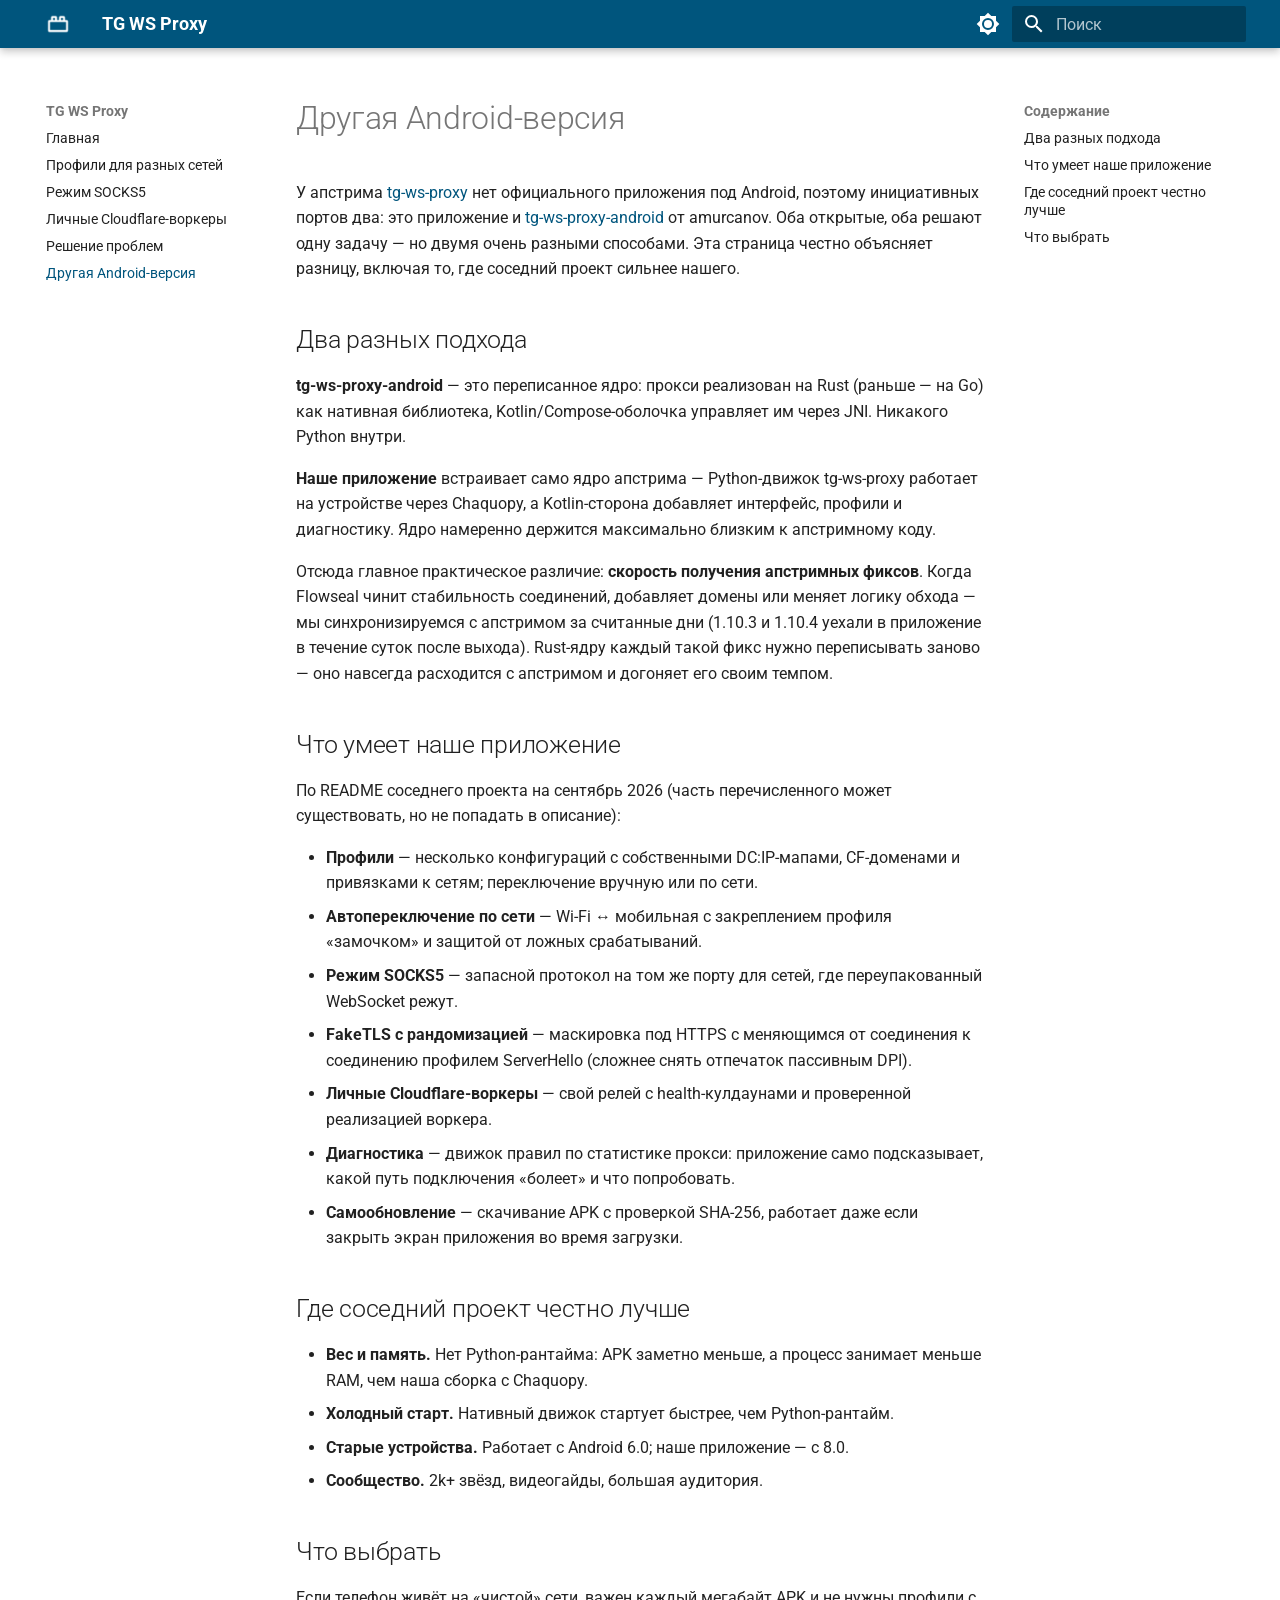
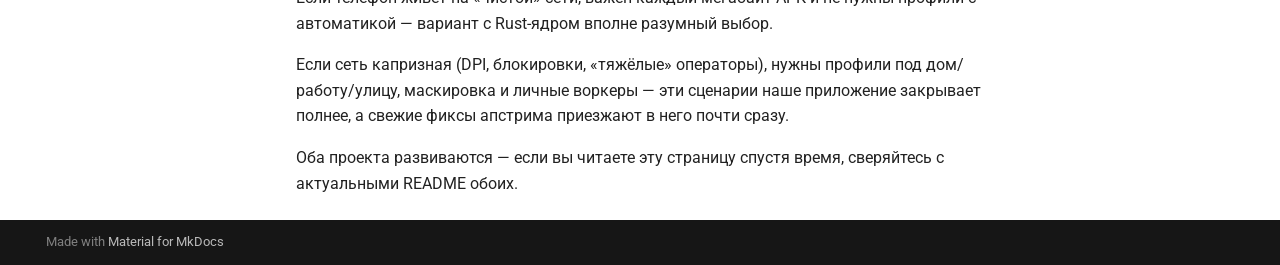
==== ALTERNATIVES/index.html @ c7f82ec5 "site: deploy @ 3e660289" ====
<!doctype html>
<html lang="ru" class="no-js">
  <head>
    
      <meta charset="utf-8">
      <meta name="viewport" content="width=device-width,initial-scale=1">
      
        <meta name="description" content="Локальный MTProto-прокси для Telegram на Android">
      
      
      
        <link rel="canonical" href="https://victorlapin.github.io/tg-proxy-releases/ALTERNATIVES/">
      
      
        <link rel="prev" href="../TROUBLESHOOTING/">
      
      
      
        
      
      
      <link rel="icon" href="../assets/icon.png">
      <meta name="generator" content="mkdocs-1.6.1, mkdocs-material-9.7.7">
    
    
      
        <title>Другая Android-версия - TG WS Proxy</title>
      
    
    
      <link rel="stylesheet" href="../assets/stylesheets/main.ec1eaa64.min.css">
      
        
        <link rel="stylesheet" href="../assets/stylesheets/palette.ab4e12ef.min.css">
      
      


    
    
      
    
    
      
        
        
        <link rel="preconnect" href="https://fonts.gstatic.com" crossorigin>
        <link rel="stylesheet" href="https://fonts.googleapis.com/css?family=Roboto:300,300i,400,400i,700,700i%7CRoboto+Mono:400,400i,700,700i&display=fallback">
        <style>:root{--md-text-font:"Roboto";--md-code-font:"Roboto Mono"}</style>
      
    
    
      <link rel="stylesheet" href="../stylesheets/brand.css">
    
    <script>__md_scope=new URL("..",location),__md_hash=e=>[...e].reduce(((e,_)=>(e<<5)-e+_.charCodeAt(0)),0),__md_get=(e,_=localStorage,t=__md_scope)=>JSON.parse(_.getItem(t.pathname+"."+e)),__md_set=(e,_,t=localStorage,a=__md_scope)=>{try{t.setItem(a.pathname+"."+e,JSON.stringify(_))}catch(e){}}</script>
    
      

    
    
  </head>
  
  
    
    
      
    
    
    
    
    <body dir="ltr" data-md-color-scheme="default" data-md-color-primary="custom" data-md-color-accent="custom">
  
    
    <input class="md-toggle" data-md-toggle="drawer" type="checkbox" id="__drawer" autocomplete="off">
    <input class="md-toggle" data-md-toggle="search" type="checkbox" id="__search" autocomplete="off">
    <label class="md-overlay" for="__drawer"></label>
    <div data-md-component="skip">
      
        
        <a href="#android-" class="md-skip">
          Перейти к содержанию
        </a>
      
    </div>
    <div data-md-component="announce">
      
    </div>
    
    
      

  

<header class="md-header md-header--shadow" data-md-component="header">
  <nav class="md-header__inner md-grid" aria-label="Верхний колонтитул">
    <a href=".." title="TG WS Proxy" class="md-header__button md-logo" aria-label="TG WS Proxy" data-md-component="logo">
      
  <img src="../assets/logo.png" alt="logo">

    </a>
    <label class="md-header__button md-icon" for="__drawer">
      
      <svg xmlns="http://www.w3.org/2000/svg" viewBox="0 0 24 24"><path d="M3 6h18v2H3zm0 5h18v2H3zm0 5h18v2H3z"/></svg>
    </label>
    <div class="md-header__title" data-md-component="header-title">
      <div class="md-header__ellipsis">
        <div class="md-header__topic">
          <span class="md-ellipsis">
            TG WS Proxy
          </span>
        </div>
        <div class="md-header__topic" data-md-component="header-topic">
          <span class="md-ellipsis">
            
              Другая Android-версия
            
          </span>
        </div>
      </div>
    </div>
    
      
        <form class="md-header__option" data-md-component="palette">
  
    
    
    
    <input class="md-option" data-md-color-media="" data-md-color-scheme="default" data-md-color-primary="custom" data-md-color-accent="custom"  aria-label="Переключить на тёмную тему"  type="radio" name="__palette" id="__palette_0">
    
      <label class="md-header__button md-icon" title="Переключить на тёмную тему" for="__palette_1" hidden>
        <svg xmlns="http://www.w3.org/2000/svg" viewBox="0 0 24 24"><path d="M12 8a4 4 0 0 0-4 4 4 4 0 0 0 4 4 4 4 0 0 0 4-4 4 4 0 0 0-4-4m0 10a6 6 0 0 1-6-6 6 6 0 0 1 6-6 6 6 0 0 1 6 6 6 6 0 0 1-6 6m8-9.31V4h-4.69L12 .69 8.69 4H4v4.69L.69 12 4 15.31V20h4.69L12 23.31 15.31 20H20v-4.69L23.31 12z"/></svg>
      </label>
    
  
    
    
    
    <input class="md-option" data-md-color-media="" data-md-color-scheme="slate" data-md-color-primary="custom" data-md-color-accent="custom"  aria-label="Переключить на светлую тему"  type="radio" name="__palette" id="__palette_1">
    
      <label class="md-header__button md-icon" title="Переключить на светлую тему" for="__palette_0" hidden>
        <svg xmlns="http://www.w3.org/2000/svg" viewBox="0 0 24 24"><path d="M12 18c-.89 0-1.74-.2-2.5-.55C11.56 16.5 13 14.42 13 12s-1.44-4.5-3.5-5.45C10.26 6.2 11.11 6 12 6a6 6 0 0 1 6 6 6 6 0 0 1-6 6m8-9.31V4h-4.69L12 .69 8.69 4H4v4.69L.69 12 4 15.31V20h4.69L12 23.31 15.31 20H20v-4.69L23.31 12z"/></svg>
      </label>
    
  
</form>
      
    
    
      <script>var palette=__md_get("__palette");if(palette&&palette.color){if("(prefers-color-scheme)"===palette.color.media){var media=matchMedia("(prefers-color-scheme: light)"),input=document.querySelector(media.matches?"[data-md-color-media='(prefers-color-scheme: light)']":"[data-md-color-media='(prefers-color-scheme: dark)']");palette.color.media=input.getAttribute("data-md-color-media"),palette.color.scheme=input.getAttribute("data-md-color-scheme"),palette.color.primary=input.getAttribute("data-md-color-primary"),palette.color.accent=input.getAttribute("data-md-color-accent")}for(var[key,value]of Object.entries(palette.color))document.body.setAttribute("data-md-color-"+key,value)}</script>
    
    
    
      
      
        <label class="md-header__button md-icon" for="__search">
          
          <svg xmlns="http://www.w3.org/2000/svg" viewBox="0 0 24 24"><path d="M9.5 3A6.5 6.5 0 0 1 16 9.5c0 1.61-.59 3.09-1.56 4.23l.27.27h.79l5 5-1.5 1.5-5-5v-.79l-.27-.27A6.52 6.52 0 0 1 9.5 16 6.5 6.5 0 0 1 3 9.5 6.5 6.5 0 0 1 9.5 3m0 2C7 5 5 7 5 9.5S7 14 9.5 14 14 12 14 9.5 12 5 9.5 5"/></svg>
        </label>
        <div class="md-search" data-md-component="search" role="dialog">
  <label class="md-search__overlay" for="__search"></label>
  <div class="md-search__inner" role="search">
    <form class="md-search__form" name="search">
      <input type="text" class="md-search__input" name="query" aria-label="Поиск" placeholder="Поиск" autocapitalize="off" autocorrect="off" autocomplete="off" spellcheck="false" data-md-component="search-query" required>
      <label class="md-search__icon md-icon" for="__search">
        
        <svg xmlns="http://www.w3.org/2000/svg" viewBox="0 0 24 24"><path d="M9.5 3A6.5 6.5 0 0 1 16 9.5c0 1.61-.59 3.09-1.56 4.23l.27.27h.79l5 5-1.5 1.5-5-5v-.79l-.27-.27A6.52 6.52 0 0 1 9.5 16 6.5 6.5 0 0 1 3 9.5 6.5 6.5 0 0 1 9.5 3m0 2C7 5 5 7 5 9.5S7 14 9.5 14 14 12 14 9.5 12 5 9.5 5"/></svg>
        
        <svg xmlns="http://www.w3.org/2000/svg" viewBox="0 0 24 24"><path d="M20 11v2H8l5.5 5.5-1.42 1.42L4.16 12l7.92-7.92L13.5 5.5 8 11z"/></svg>
      </label>
      <nav class="md-search__options" aria-label="Поиск">
        
        <button type="reset" class="md-search__icon md-icon" title="Очистить" aria-label="Очистить" tabindex="-1">
          
          <svg xmlns="http://www.w3.org/2000/svg" viewBox="0 0 24 24"><path d="M19 6.41 17.59 5 12 10.59 6.41 5 5 6.41 10.59 12 5 17.59 6.41 19 12 13.41 17.59 19 19 17.59 13.41 12z"/></svg>
        </button>
      </nav>
      
    </form>
    <div class="md-search__output">
      <div class="md-search__scrollwrap" tabindex="0" data-md-scrollfix>
        <div class="md-search-result" data-md-component="search-result">
          <div class="md-search-result__meta">
            Инициализация поиска
          </div>
          <ol class="md-search-result__list" role="presentation"></ol>
        </div>
      </div>
    </div>
  </div>
</div>
      
    
    
  </nav>
  
</header>
    
    <div class="md-container" data-md-component="container">
      
      
        
          
        
      
      <main class="md-main" data-md-component="main">
        <div class="md-main__inner md-grid">
          
            
              
              <div class="md-sidebar md-sidebar--primary" data-md-component="sidebar" data-md-type="navigation" >
                <div class="md-sidebar__scrollwrap">
                  <div class="md-sidebar__inner">
                    



<nav class="md-nav md-nav--primary" aria-label="Навигация" data-md-level="0">
  <label class="md-nav__title" for="__drawer">
    <a href=".." title="TG WS Proxy" class="md-nav__button md-logo" aria-label="TG WS Proxy" data-md-component="logo">
      
  <img src="../assets/logo.png" alt="logo">

    </a>
    TG WS Proxy
  </label>
  
  <ul class="md-nav__list" data-md-scrollfix>
    
      
      
  
  
  
  
    <li class="md-nav__item">
      <a href=".." class="md-nav__link">
        
  
  
  <span class="md-ellipsis">
    
  
    Главная
  

    
  </span>
  
  

      </a>
    </li>
  

    
      
      
  
  
  
  
    <li class="md-nav__item">
      <a href="../PROFILES/" class="md-nav__link">
        
  
  
  <span class="md-ellipsis">
    
  
    Профили для разных сетей
  

    
  </span>
  
  

      </a>
    </li>
  

    
      
      
  
  
  
  
    <li class="md-nav__item">
      <a href="../SOCKS5/" class="md-nav__link">
        
  
  
  <span class="md-ellipsis">
    
  
    Режим SOCKS5
  

    
  </span>
  
  

      </a>
    </li>
  

    
      
      
  
  
  
  
    <li class="md-nav__item">
      <a href="../CF-WORKERS/" class="md-nav__link">
        
  
  
  <span class="md-ellipsis">
    
  
    Личные Cloudflare-воркеры
  

    
  </span>
  
  

      </a>
    </li>
  

    
      
      
  
  
  
  
    <li class="md-nav__item">
      <a href="../TROUBLESHOOTING/" class="md-nav__link">
        
  
  
  <span class="md-ellipsis">
    
  
    Решение проблем
  

    
  </span>
  
  

      </a>
    </li>
  

    
      
      
  
  
    
  
  
  
    <li class="md-nav__item md-nav__item--active">
      
      <input class="md-nav__toggle md-toggle" type="checkbox" id="__toc">
      
      
        
      
      
        <label class="md-nav__link md-nav__link--active" for="__toc">
          
  
  
  <span class="md-ellipsis">
    
  
    Другая Android-версия
  

    
  </span>
  
  

          <span class="md-nav__icon md-icon"></span>
        </label>
      
      <a href="./" class="md-nav__link md-nav__link--active">
        
  
  
  <span class="md-ellipsis">
    
  
    Другая Android-версия
  

    
  </span>
  
  

      </a>
      
        

<nav class="md-nav md-nav--secondary" aria-label="Содержание">
  
  
  
    
  
  
    <label class="md-nav__title" for="__toc">
      <span class="md-nav__icon md-icon"></span>
      Содержание
    </label>
    <ul class="md-nav__list" data-md-component="toc" data-md-scrollfix>
      
        <li class="md-nav__item">
  <a href="#_1" class="md-nav__link">
    <span class="md-ellipsis">
      
        Два разных подхода
      
    </span>
  </a>
  
</li>
      
        <li class="md-nav__item">
  <a href="#_2" class="md-nav__link">
    <span class="md-ellipsis">
      
        Что умеет наше приложение
      
    </span>
  </a>
  
</li>
      
        <li class="md-nav__item">
  <a href="#_3" class="md-nav__link">
    <span class="md-ellipsis">
      
        Где соседний проект честно лучше
      
    </span>
  </a>
  
</li>
      
        <li class="md-nav__item">
  <a href="#_4" class="md-nav__link">
    <span class="md-ellipsis">
      
        Что выбрать
      
    </span>
  </a>
  
</li>
      
    </ul>
  
</nav>
      
    </li>
  

    
  </ul>
</nav>
                  </div>
                </div>
              </div>
            
            
              
              <div class="md-sidebar md-sidebar--secondary" data-md-component="sidebar" data-md-type="toc" >
                <div class="md-sidebar__scrollwrap">
                  <div class="md-sidebar__inner">
                    

<nav class="md-nav md-nav--secondary" aria-label="Содержание">
  
  
  
    
  
  
    <label class="md-nav__title" for="__toc">
      <span class="md-nav__icon md-icon"></span>
      Содержание
    </label>
    <ul class="md-nav__list" data-md-component="toc" data-md-scrollfix>
      
        <li class="md-nav__item">
  <a href="#_1" class="md-nav__link">
    <span class="md-ellipsis">
      
        Два разных подхода
      
    </span>
  </a>
  
</li>
      
        <li class="md-nav__item">
  <a href="#_2" class="md-nav__link">
    <span class="md-ellipsis">
      
        Что умеет наше приложение
      
    </span>
  </a>
  
</li>
      
        <li class="md-nav__item">
  <a href="#_3" class="md-nav__link">
    <span class="md-ellipsis">
      
        Где соседний проект честно лучше
      
    </span>
  </a>
  
</li>
      
        <li class="md-nav__item">
  <a href="#_4" class="md-nav__link">
    <span class="md-ellipsis">
      
        Что выбрать
      
    </span>
  </a>
  
</li>
      
    </ul>
  
</nav>
                  </div>
                </div>
              </div>
            
          
          
            <div class="md-content" data-md-component="content">
              
              <article class="md-content__inner md-typeset">
                
                  



<h1 id="android-">Другая Android-версия</h1>
<p>У апстрима <a href="https://github.com/Flowseal/tg-ws-proxy">tg-ws-proxy</a> нет
официального приложения под Android, поэтому инициативных портов два:
это приложение и
<a href="https://github.com/amurcanov/tg-ws-proxy-android">tg-ws-proxy-android</a>
от amurcanov. Оба открытые, оба решают одну задачу — но двумя очень
разными способами. Эта страница честно объясняет разницу, включая то,
где соседний проект сильнее нашего.</p>
<h2 id="_1">Два разных подхода</h2>
<p><strong>tg-ws-proxy-android</strong> — это переписанное ядро: прокси реализован на
Rust (раньше — на Go) как нативная библиотека, Kotlin/Compose-оболочка
управляет им через JNI. Никакого Python внутри.</p>
<p><strong>Наше приложение</strong> встраивает само ядро апстрима — Python-движок
tg-ws-proxy работает на устройстве через Chaquopy, а Kotlin-сторона
добавляет интерфейс, профили и диагностику. Ядро намеренно держится
максимально близким к апстримному коду.</p>
<p>Отсюда главное практическое различие: <strong>скорость получения
апстримных фиксов</strong>. Когда Flowseal чинит стабильность соединений,
добавляет домены или меняет логику обхода — мы синхронизируемся с
апстримом за считанные дни (1.10.3 и 1.10.4 уехали в приложение в
течение суток после выхода). Rust-ядру каждый такой фикс нужно
переписывать заново — оно навсегда расходится с апстримом и догоняет
его своим темпом.</p>
<h2 id="_2">Что умеет наше приложение</h2>
<p>По README соседнего проекта на сентябрь 2026 (часть перечисленного
может существовать, но не попадать в описание):</p>
<ul>
<li><strong>Профили</strong> — несколько конфигураций с собственными DC:IP-мапами,
  CF-доменами и привязками к сетям; переключение вручную или по сети.</li>
<li><strong>Автопереключение по сети</strong> — Wi-Fi ↔ мобильная с закреплением
  профиля «замочком» и защитой от ложных срабатываний.</li>
<li><strong>Режим SOCKS5</strong> — запасной протокол на том же порту для сетей, где
  переупакованный WebSocket режут.</li>
<li><strong>FakeTLS с рандомизацией</strong> — маскировка под HTTPS с меняющимся от
  соединения к соединению профилем ServerHello (сложнее снять
  отпечаток пассивным DPI).</li>
<li><strong>Личные Cloudflare-воркеры</strong> — свой релей с health-кулдаунами и
  проверенной реализацией воркера.</li>
<li><strong>Диагностика</strong> — движок правил по статистике прокси: приложение
  само подсказывает, какой путь подключения «болеет» и что попробовать.</li>
<li><strong>Самообновление</strong> — скачивание APK с проверкой SHA-256, работает
  даже если закрыть экран приложения во время загрузки.</li>
</ul>
<h2 id="_3">Где соседний проект честно лучше</h2>
<ul>
<li><strong>Вес и память.</strong> Нет Python-рантайма: APK заметно меньше, а
  процесс занимает меньше RAM, чем наша сборка с Chaquopy.</li>
<li><strong>Холодный старт.</strong> Нативный движок стартует быстрее, чем
  Python-рантайм.</li>
<li><strong>Старые устройства.</strong> Работает с Android 6.0; наше приложение —
  с 8.0.</li>
<li><strong>Сообщество.</strong> 2k+ звёзд, видеогайды, большая аудитория.</li>
</ul>
<h2 id="_4">Что выбрать</h2>
<p>Если телефон живёт на «чистой» сети, важен каждый мегабайт APK и
не нужны профили с автоматикой — вариант с Rust-ядром вполне
разумный выбор.</p>
<p>Если сеть капризная (DPI, блокировки, «тяжёлые» операторы), нужны
профили под дом/работу/улицу, маскировка и личные воркеры — эти
сценарии наше приложение закрывает полнее, а свежие фиксы апстрима
приезжают в него почти сразу.</p>
<p>Оба проекта развиваются — если вы читаете эту страницу спустя время,
сверяйтесь с актуальными README обоих.</p>












                
              </article>
            </div>
          
          
<script>var target=document.getElementById(location.hash.slice(1));target&&target.name&&(target.checked=target.name.startsWith("__tabbed_"))</script>
        </div>
        
          <button type="button" class="md-top md-icon" data-md-component="top" hidden>
  
  <svg xmlns="http://www.w3.org/2000/svg" viewBox="0 0 24 24"><path d="M13 20h-2V8l-5.5 5.5-1.42-1.42L12 4.16l7.92 7.92-1.42 1.42L13 8z"/></svg>
  К началу
</button>
        
      </main>
      
        <footer class="md-footer">
  
  <div class="md-footer-meta md-typeset">
    <div class="md-footer-meta__inner md-grid">
      <div class="md-copyright">
  
  
    Made with
    <a href="https://squidfunk.github.io/mkdocs-material/" target="_blank" rel="noopener">
      Material for MkDocs
    </a>
  
</div>
      
    </div>
  </div>
</footer>
      
    </div>
    <div class="md-dialog" data-md-component="dialog">
      <div class="md-dialog__inner md-typeset"></div>
    </div>
    
    
    
      
      
      <script id="__config" type="application/json">{"annotate": null, "base": "..", "features": ["navigation.sections", "navigation.top"], "search": "../assets/javascripts/workers/search.2c215733.min.js", "tags": null, "translations": {"clipboard.copied": "\u0421\u043a\u043e\u043f\u0438\u0440\u043e\u0432\u0430\u043d\u043e \u0432 \u0431\u0443\u0444\u0435\u0440", "clipboard.copy": "\u041a\u043e\u043f\u0438\u0440\u043e\u0432\u0430\u0442\u044c \u0432 \u0431\u0443\u0444\u0435\u0440", "search.result.more.one": "\u0415\u0449\u0451 1 \u043d\u0430 \u044d\u0442\u043e\u0439 \u0441\u0442\u0440\u0430\u043d\u0438\u0446\u0435", "search.result.more.other": "\u0415\u0449\u0451 # \u043d\u0430 \u044d\u0442\u043e\u0439 \u0441\u0442\u0440\u0430\u043d\u0438\u0446\u0435", "search.result.none": "\u0421\u043e\u0432\u043f\u0430\u0434\u0435\u043d\u0438\u0439 \u043d\u0435 \u043d\u0430\u0439\u0434\u0435\u043d\u043e", "search.result.one": "\u041d\u0430\u0439\u0434\u0435\u043d\u043e 1 \u0441\u043e\u0432\u043f\u0430\u0434\u0435\u043d\u0438\u0435", "search.result.other": "\u041d\u0430\u0439\u0434\u0435\u043d\u043e \u0441\u043e\u0432\u043f\u0430\u0434\u0435\u043d\u0438\u0439: #", "search.result.placeholder": "\u041d\u0430\u0447\u043d\u0438\u0442\u0435 \u043f\u0435\u0447\u0430\u0442\u0430\u0442\u044c \u0434\u043b\u044f \u043f\u043e\u0438\u0441\u043a\u0430", "search.result.term.missing": "\u041e\u0442\u0441\u0443\u0442\u0441\u0442\u0432\u0443\u0435\u0442", "select.version": "\u0412\u044b\u0431\u0435\u0440\u0438\u0442\u0435 \u0432\u0435\u0440\u0441\u0438\u044e"}, "version": null}</script>
    
    
      <script src="../assets/javascripts/bundle.d7400e89.min.js"></script>
      
        <script src="../javascripts/download.js"></script>
      
    
  </body>
</html>
---- assets/stylesheets/main.ec1eaa64.min.css ----
@charset "UTF-8";html{-webkit-text-size-adjust:none;-moz-text-size-adjust:none;text-size-adjust:none;box-sizing:border-box}*,:after,:before{box-sizing:inherit}@media (prefers-reduced-motion){*,:after,:before{transition:none!important}}body{margin:0}a,button,input,label{-webkit-tap-highlight-color:transparent}a{color:inherit;text-decoration:none}hr{border:0;box-sizing:initial;display:block;height:.05rem;overflow:visible;padding:0}small{font-size:80%}sub,sup{line-height:1em}img{border-style:none}table{border-collapse:initial;border-spacing:0}td,th{font-weight:400;vertical-align:top}button{background:#0000;border:0;font-family:inherit;font-size:inherit;margin:0;padding:0}input{border:0;outline:none}:root{--md-primary-fg-color:#4051b5;--md-primary-fg-color--light:#5d6cc0;--md-primary-fg-color--dark:#303fa1;--md-primary-bg-color:#fff;--md-primary-bg-color--light:#ffffffb3;--md-accent-fg-color:#526cfe;--md-accent-fg-color--transparent:#526cfe1a;--md-accent-bg-color:#fff;--md-accent-bg-color--light:#ffffffb3}[data-md-color-scheme=default]{color-scheme:light}[data-md-color-scheme=default] img[src$="#gh-dark-mode-only"],[data-md-color-scheme=default] img[src$="#only-dark"]{display:none}:root,[data-md-color-scheme=default]{--md-hue:225deg;--md-default-fg-color:#000000de;--md-default-fg-color--light:#0000008a;--md-default-fg-color--lighter:#00000052;--md-default-fg-color--lightest:#00000012;--md-default-bg-color:#fff;--md-default-bg-color--light:#ffffffb3;--md-default-bg-color--lighter:#ffffff4d;--md-default-bg-color--lightest:#ffffff1f;--md-code-fg-color:#36464e;--md-code-bg-color:#f5f5f5;--md-code-bg-color--light:#f5f5f5b3;--md-code-bg-color--lighter:#f5f5f54d;--md-code-hl-color:#4287ff;--md-code-hl-color--light:#4287ff1a;--md-code-hl-number-color:#d52a2a;--md-code-hl-special-color:#db1457;--md-code-hl-function-color:#a846b9;--md-code-hl-constant-color:#6e59d9;--md-code-hl-keyword-color:#3f6ec6;--md-code-hl-string-color:#1c7d4d;--md-code-hl-name-color:var(--md-code-fg-color);--md-code-hl-operator-color:var(--md-default-fg-color--light);--md-code-hl-punctuation-color:var(--md-default-fg-color--light);--md-code-hl-comment-color:var(--md-default-fg-color--light);--md-code-hl-generic-color:var(--md-default-fg-color--light);--md-code-hl-variable-color:var(--md-default-fg-color--light);--md-typeset-color:var(--md-default-fg-color);--md-typeset-a-color:var(--md-primary-fg-color);--md-typeset-del-color:#f5503d26;--md-typeset-ins-color:#0bd57026;--md-typeset-kbd-color:#fafafa;--md-typeset-kbd-accent-color:#fff;--md-typeset-kbd-border-color:#b8b8b8;--md-typeset-mark-color:#ffff0080;--md-typeset-table-color:#0000001f;--md-typeset-table-color--light:rgba(0,0,0,.035);--md-admonition-fg-color:var(--md-default-fg-color);--md-admonition-bg-color:var(--md-default-bg-color);--md-warning-fg-color:#000000de;--md-warning-bg-color:#ff9;--md-footer-fg-color:#fff;--md-footer-fg-color--light:#ffffffb3;--md-footer-fg-color--lighter:#ffffff73;--md-footer-bg-color:#000000de;--md-footer-bg-color--dark:#00000052;--md-shadow-z1:0 0.2rem 0.5rem #0000000d,0 0 0.05rem #0000001a;--md-shadow-z2:0 0.2rem 0.5rem #0000001a,0 0 0.05rem #00000040;--md-shadow-z3:0 0.2rem 0.5rem #0003,0 0 0.05rem #00000059}.md-icon svg{fill:currentcolor;display:block;height:1.2rem;width:1.2rem}body{-webkit-font-smoothing:antialiased;-moz-osx-font-smoothing:grayscale;--md-text-font-family:var(--md-text-font,_),-apple-system,BlinkMacSystemFont,Helvetica,Arial,sans-serif;--md-code-font-family:var(--md-code-font,_),SFMono-Regular,Consolas,Menlo,monospace}aside,body,input{font-feature-settings:"kern","liga";color:var(--md-typeset-color);font-family:var(--md-text-font-family)}code,kbd,pre{font-feature-settings:"kern";font-family:var(--md-code-font-family)}:root{--md-typeset-table-sort-icon:url('data:image/svg+xml;charset=utf-8,<svg xmlns="http://www.w3.org/2000/svg" viewBox="0 0 24 24"><path d="m18 21-4-4h3V7h-3l4-4 4 4h-3v10h3M2 19v-2h10v2M2 13v-2h7v2M2 7V5h4v2z"/></svg>');--md-typeset-table-sort-icon--asc:url('data:image/svg+xml;charset=utf-8,<svg xmlns="http://www.w3.org/2000/svg" viewBox="0 0 24 24"><path d="M19 17h3l-4 4-4-4h3V3h2M2 17h10v2H2M6 5v2H2V5m0 6h7v2H2z"/></svg>');--md-typeset-table-sort-icon--desc:url('data:image/svg+xml;charset=utf-8,<svg xmlns="http://www.w3.org/2000/svg" viewBox="0 0 24 24"><path d="M19 7h3l-4-4-4 4h3v14h2M2 17h10v2H2M6 5v2H2V5m0 6h7v2H2z"/></svg>')}.md-typeset{-webkit-print-color-adjust:exact;color-adjust:exact;font-size:.8rem;line-height:1.6;overflow-wrap:break-word}@media print{.md-typeset{font-size:.68rem}}.md-typeset blockquote,.md-typeset dl,.md-typeset figure,.md-typeset ol,.md-typeset pre,.md-typeset ul{margin-bottom:1em;margin-top:1em}.md-typeset h1{color:var(--md-default-fg-color--light);font-size:2em;line-height:1.3;margin:0 0 1.25em}.md-typeset h1,.md-typeset h2{font-weight:300;letter-spacing:-.01em}.md-typeset h2{font-size:1.5625em;line-height:1.4;margin:1.6em 0 .64em}.md-typeset h3{font-size:1.25em;font-weight:400;letter-spacing:-.01em;line-height:1.5;margin:1.6em 0 .8em}.md-typeset h2+h3{margin-top:.8em}.md-typeset h4{font-weight:700;letter-spacing:-.01em;margin:1em 0}.md-typeset h5,.md-typeset h6{color:var(--md-default-fg-color--light);font-size:.8em;font-weight:700;letter-spacing:-.01em;margin:1.25em 0}.md-typeset h5{text-transform:uppercase}.md-typeset h5 code{text-transform:none}.md-typeset hr{border-bottom:.05rem solid var(--md-default-fg-color--lightest);display:flow-root;margin:1.5em 0}.md-typeset a{color:var(--md-typeset-a-color);word-break:break-word}.md-typeset a,.md-typeset a:before{transition:color 125ms}.md-typeset a:focus,.md-typeset a:hover{color:var(--md-accent-fg-color)}.md-typeset a:focus code,.md-typeset a:hover code{background-color:var(--md-accent-fg-color--transparent);color:var(--md-accent-fg-color)}.md-typeset a code{color:var(--md-typeset-a-color)}.md-typeset a.focus-visible{outline-color:var(--md-accent-fg-color);outline-offset:.2rem}.md-typeset code,.md-typeset kbd,.md-typeset pre{color:var(--md-code-fg-color);direction:ltr;font-variant-ligatures:none;transition:background-color 125ms}@media print{.md-typeset code,.md-typeset kbd,.md-typeset pre{white-space:pre-wrap}}.md-typeset code{background-color:var(--md-code-bg-color);border-radius:.1rem;-webkit-box-decoration-break:clone;box-decoration-break:clone;font-size:.85em;padding:0 .2941176471em;transition:color 125ms,background-color 125ms;word-break:break-word}.md-typeset code:not(.focus-visible){-webkit-tap-highlight-color:transparent;outline:none}.md-typeset pre{display:flow-root;line-height:1.4;position:relative}.md-typeset pre>code{-webkit-box-decoration-break:slice;box-decoration-break:slice;box-shadow:none;display:block;margin:0;outline-color:var(--md-accent-fg-color);overflow:auto;padding:.7720588235em 1.1764705882em;scrollbar-color:var(--md-default-fg-color--lighter) #0000;scrollbar-width:thin;touch-action:auto;word-break:normal}.md-typeset pre>code:hover{scrollbar-color:var(--md-accent-fg-color) #0000}.md-typeset pre>code::-webkit-scrollbar{height:.2rem;width:.2rem}.md-typeset pre>code::-webkit-scrollbar-thumb{background-color:var(--md-default-fg-color--lighter)}.md-typeset pre>code::-webkit-scrollbar-thumb:hover{background-color:var(--md-accent-fg-color)}.md-typeset kbd{background-color:var(--md-typeset-kbd-color);border-radius:.1rem;box-shadow:0 .1rem 0 .05rem var(--md-typeset-kbd-border-color),0 .1rem 0 var(--md-typeset-kbd-border-color),0 -.1rem .2rem var(--md-typeset-kbd-accent-color) inset;color:var(--md-default-fg-color);display:inline-block;font-size:.75em;padding:0 .6666666667em;vertical-align:text-top;word-break:break-word}.md-typeset mark{background-color:var(--md-typeset-mark-color);-webkit-box-decoration-break:clone;box-decoration-break:clone;color:inherit;word-break:break-word}.md-typeset abbr{cursor:help;text-decoration:none}.md-typeset [data-preview],.md-typeset abbr{border-bottom:.05rem dotted var(--md-default-fg-color--light)}.md-typeset small{opacity:.75}[dir=ltr] .md-typeset sub,[dir=ltr] .md-typeset sup{margin-left:.078125em}[dir=rtl] .md-typeset sub,[dir=rtl] .md-typeset sup{margin-right:.078125em}[dir=ltr] .md-typeset blockquote{padding-left:.6rem}[dir=rtl] .md-typeset blockquote{padding-right:.6rem}[dir=ltr] .md-typeset blockquote{border-left:.2rem solid var(--md-default-fg-color--lighter)}[dir=rtl] .md-typeset blockquote{border-right:.2rem solid var(--md-default-fg-color--lighter)}.md-typeset blockquote{color:var(--md-default-fg-color--light);margin-left:0;margin-right:0}.md-typeset ul{list-style-type:disc}.md-typeset ul[type]{list-style-type:revert-layer}[dir=ltr] .md-typeset ol,[dir=ltr] .md-typeset ul{margin-left:.625em}[dir=rtl] .md-typeset ol,[dir=rtl] .md-typeset ul{margin-right:.625em}.md-typeset ol,.md-typeset ul{padding:0}.md-typeset ol:not([hidden]),.md-typeset ul:not([hidden]){display:flow-root}.md-typeset ol ol,.md-typeset ul ol{list-style-type:lower-alpha}.md-typeset ol ol ol,.md-typeset ul ol ol{list-style-type:lower-roman}.md-typeset ol ol ol ol,.md-typeset ul ol ol ol{list-style-type:upper-alpha}.md-typeset ol ol ol ol ol,.md-typeset ul ol ol ol ol{list-style-type:upper-roman}.md-typeset ol[type],.md-typeset ul[type]{list-style-type:revert-layer}[dir=ltr] .md-typeset ol li,[dir=ltr] .md-typeset ul li{margin-left:1.25em}[dir=rtl] .md-typeset ol li,[dir=rtl] .md-typeset ul li{margin-right:1.25em}.md-typeset ol li,.md-typeset ul li{margin-bottom:.5em}.md-typeset ol li blockquote,.md-typeset ol li p,.md-typeset ul li blockquote,.md-typeset ul li p{margin:.5em 0}.md-typeset ol li:last-child,.md-typeset ul li:last-child{margin-bottom:0}[dir=ltr] .md-typeset ol li ol,[dir=ltr] .md-typeset ol li ul,[dir=ltr] .md-typeset ul li ol,[dir=ltr] .md-typeset ul li ul{margin-left:.625em}[dir=rtl] .md-typeset ol li ol,[dir=rtl] .md-typeset ol li ul,[dir=rtl] .md-typeset ul li ol,[dir=rtl] .md-typeset ul li ul{margin-right:.625em}.md-typeset ol li ol,.md-typeset ol li ul,.md-typeset ul li ol,.md-typeset ul li ul{margin-bottom:.5em;margin-top:.5em}[dir=ltr] .md-typeset dd{margin-left:1.875em}[dir=rtl] .md-typeset dd{margin-right:1.875em}.md-typeset dd{margin-bottom:1.5em;margin-top:1em}.md-typeset img,.md-typeset svg,.md-typeset video{height:auto;max-width:100%}.md-typeset img[align=left]{margin:1em 1em 1em 0}.md-typeset img[align=right]{margin:1em 0 1em 1em}.md-typeset img[align]:only-child{margin-top:0}.md-typeset figure{display:flow-root;margin:1em auto;max-width:100%;text-align:center;width:fit-content}.md-typeset figure img{display:block;margin:0 auto}.md-typeset figcaption{font-style:italic;margin:1em auto;max-width:24rem}.md-typeset iframe{max-width:100%}.md-typeset table:not([class]){background-color:var(--md-default-bg-color);border:.05rem solid var(--md-typeset-table-color);border-radius:.1rem;display:inline-block;font-size:.64rem;max-width:100%;overflow:auto;touch-action:auto}@media print{.md-typeset table:not([class]){display:table}}.md-typeset table:not([class])+*{margin-top:1.5em}.md-typeset table:not([class]) td>:first-child,.md-typeset table:not([class]) th>:first-child{margin-top:0}.md-typeset table:not([class]) td>:last-child,.md-typeset table:not([class]) th>:last-child{margin-bottom:0}.md-typeset table:not([class]) td:not([align]),.md-typeset table:not([class]) th:not([align]){text-align:left}[dir=rtl] .md-typeset table:not([class]) td:not([align]),[dir=rtl] .md-typeset table:not([class]) th:not([align]){text-align:right}.md-typeset table:not([class]) th{font-weight:700;min-width:5rem;padding:.9375em 1.25em;vertical-align:top}.md-typeset table:not([class]) td{border-top:.05rem solid var(--md-typeset-table-color);padding:.9375em 1.25em;vertical-align:top}.md-typeset table:not([class]) tbody tr{transition:background-color 125ms}.md-typeset table:not([class]) tbody tr:hover{background-color:var(--md-typeset-table-color--light);box-shadow:0 .05rem 0 var(--md-default-bg-color) inset}.md-typeset table:not([class]) a{word-break:normal}.md-typeset table th[role=columnheader]{cursor:pointer}[dir=ltr] .md-typeset table th[role=columnheader]:after{margin-left:.5em}[dir=rtl] .md-typeset table th[role=columnheader]:after{margin-right:.5em}.md-typeset table th[role=columnheader]:after{content:"";display:inline-block;height:1.2em;-webkit-mask-image:var(--md-typeset-table-sort-icon);mask-image:var(--md-typeset-table-sort-icon);-webkit-mask-repeat:no-repeat;mask-repeat:no-repeat;-webkit-mask-size:contain;mask-size:contain;transition:background-color 125ms;vertical-align:text-bottom;width:1.2em}.md-typeset table th[role=columnheader]:hover:after{background-color:var(--md-default-fg-color--lighter)}.md-typeset table th[role=columnheader][aria-sort=ascending]:after{background-color:var(--md-default-fg-color--light);-webkit-mask-image:var(--md-typeset-table-sort-icon--asc);mask-image:var(--md-typeset-table-sort-icon--asc)}.md-typeset table th[role=columnheader][aria-sort=descending]:after{background-color:var(--md-default-fg-color--light);-webkit-mask-image:var(--md-typeset-table-sort-icon--desc);mask-image:var(--md-typeset-table-sort-icon--desc)}.md-typeset__scrollwrap{margin:1em -.8rem;overflow-x:auto;touch-action:auto}.md-typeset__table{display:inline-block;margin-bottom:.5em;padding:0 .8rem}@media print{.md-typeset__table{display:block}}html .md-typeset__table table{display:table;margin:0;overflow:hidden;width:100%}@media screen and (max-width:44.984375em){.md-content__inner>pre{margin:1em -.8rem}.md-content__inner>pre code{border-radius:0}}.md-typeset .md-author{border-radius:100%;display:block;flex-shrink:0;height:1.6rem;overflow:hidden;position:relative;transition:color 125ms,transform 125ms;width:1.6rem}.md-typeset .md-author img{display:block}.md-typeset .md-author--more{background:var(--md-default-fg-color--lightest);color:var(--md-default-fg-color--lighter);font-size:.6rem;font-weight:700;line-height:1.6rem;text-align:center}.md-typeset .md-author--long{height:2.4rem;width:2.4rem}.md-typeset a.md-author{transform:scale(1)}.md-typeset a.md-author img{border-radius:100%;filter:grayscale(100%) opacity(75%);transition:filter 125ms}.md-typeset a.md-author:focus,.md-typeset a.md-author:hover{transform:scale(1.1);z-index:1}.md-typeset a.md-author:focus img,.md-typeset a.md-author:hover img{filter:grayscale(0)}.md-banner{background-color:var(--md-footer-bg-color);color:var(--md-footer-fg-color);overflow:auto}@media print{.md-banner{display:none}}.md-banner--warning{background-color:var(--md-warning-bg-color);color:var(--md-warning-fg-color)}.md-banner__inner{font-size:.7rem;margin:.6rem auto;padding:0 .8rem}[dir=ltr] .md-banner__button{float:right}[dir=rtl] .md-banner__button{float:left}.md-banner__button{color:inherit;cursor:pointer;transition:opacity .25s}.no-js .md-banner__button{display:none}.md-banner__button:hover{opacity:.7}html{font-size:125%;height:100%;overflow-x:hidden}@media screen and (min-width:100em){html{font-size:137.5%}}@media screen and (min-width:125em){html{font-size:150%}}body{background-color:var(--md-default-bg-color);display:flex;flex-direction:column;font-size:.5rem;min-height:100%;position:relative;width:100%}@media print{body{display:block}}@media screen and (max-width:59.984375em){body[data-md-scrolllock]{position:fixed}}.md-grid{margin-left:auto;margin-right:auto;max-width:61rem}.md-container{display:flex;flex-direction:column;flex-grow:1}@media print{.md-container{display:block}}.md-main{flex-grow:1}.md-main__inner{display:flex;height:100%;margin-top:1.5rem}.md-ellipsis{overflow:hidden;text-overflow:ellipsis}.md-toggle{display:none}.md-option{height:0;opacity:0;position:absolute;width:0}.md-option:checked+label:not([hidden]){display:block}.md-option.focus-visible+label{outline-color:var(--md-accent-fg-color);outline-style:auto}.md-skip{background-color:var(--md-default-fg-color);border-radius:.1rem;color:var(--md-default-bg-color);font-size:.64rem;margin:.5rem;opacity:0;outline-color:var(--md-accent-fg-color);padding:.3rem .5rem;position:fixed;transform:translateY(.4rem);z-index:-1}.md-skip:focus{opacity:1;transform:translateY(0);transition:transform .25s cubic-bezier(.4,0,.2,1),opacity 175ms 75ms;z-index:10}@page{margin:25mm}:root{--md-clipboard-icon:url('data:image/svg+xml;charset=utf-8,<svg xmlns="http://www.w3.org/2000/svg" viewBox="0 0 24 24"><path d="M19 21H8V7h11m0-2H8a2 2 0 0 0-2 2v14a2 2 0 0 0 2 2h11a2 2 0 0 0 2-2V7a2 2 0 0 0-2-2m-3-4H4a2 2 0 0 0-2 2v14h2V3h12z"/></svg>')}.md-clipboard{border-radius:.1rem;color:var(--md-default-fg-color--lightest);cursor:pointer;height:1.5em;outline-color:var(--md-accent-fg-color);outline-offset:.1rem;transition:color .25s;width:1.5em;z-index:1}@media print{.md-clipboard{display:none}}.md-clipboard:not(.focus-visible){-webkit-tap-highlight-color:transparent;outline:none}:hover>.md-clipboard{color:var(--md-default-fg-color--light)}.md-clipboard:focus,.md-clipboard:hover{color:var(--md-accent-fg-color)}.md-clipboard:after{background-color:currentcolor;content:"";display:block;height:1.125em;margin:0 auto;-webkit-mask-image:var(--md-clipboard-icon);mask-image:var(--md-clipboard-icon);-webkit-mask-position:center;mask-position:center;-webkit-mask-repeat:no-repeat;mask-repeat:no-repeat;-webkit-mask-size:contain;mask-size:contain;width:1.125em}.md-clipboard--inline{cursor:pointer}.md-clipboard--inline code{transition:color .25s,background-color .25s}.md-clipboard--inline:focus code,.md-clipboard--inline:hover code{background-color:var(--md-accent-fg-color--transparent);color:var(--md-accent-fg-color)}:root{--md-code-select-icon:url('data:image/svg+xml;charset=utf-8,<svg xmlns="http://www.w3.org/2000/svg" viewBox="0 0 24 24"><path d="M19 19h-4v2h4c1.1 0 2-.9 2-2v-4h-2m0-12h-4v2h4v4h2V5c0-1.1-.9-2-2-2M5 5h4V3H5c-1.1 0-2 .9-2 2v4h2m0 6H3v4c0 1.1.9 2 2 2h4v-2H5zm2-4h2v2H7zm4 0h2v2h-2zm4 0h2v2h-2zM7 7h2v2H7zm4 0h2v2h-2zm4 0h2v2h-2zm-8 8h2v2H7zm4 0h2v2h-2zm4 0h2v2h-2z"/></svg>');--md-code-copy-icon:url('data:image/svg+xml;charset=utf-8,<svg xmlns="http://www.w3.org/2000/svg" viewBox="0 0 24 24"><path d="M19 21H8V7h11m0-2H8a2 2 0 0 0-2 2v14a2 2 0 0 0 2 2h11a2 2 0 0 0 2-2V7a2 2 0 0 0-2-2m-3-4H4a2 2 0 0 0-2 2v14h2V3h12z"/></svg>')}.md-typeset .md-code__content{display:grid}.md-code__nav{background-color:var(--md-code-bg-color--lighter);border-radius:.1rem;display:flex;gap:.2rem;padding:.2rem;position:absolute;right:.25em;top:.25em;transition:background-color .25s;z-index:1}:hover>.md-code__nav{background-color:var(--md-code-bg-color--light)}.md-code__button{color:var(--md-default-fg-color--lightest);cursor:pointer;display:block;height:1.5em;outline-color:var(--md-accent-fg-color);outline-offset:.1rem;transition:color .25s;width:1.5em}:hover>*>.md-code__button{color:var(--md-default-fg-color--light)}.md-code__button.focus-visible,.md-code__button:hover{color:var(--md-accent-fg-color)}.md-code__button--active{color:var(--md-default-fg-color)!important}.md-code__button:after{background-color:currentcolor;content:"";display:block;height:1.125em;margin:0 auto;-webkit-mask-position:center;mask-position:center;-webkit-mask-repeat:no-repeat;mask-repeat:no-repeat;-webkit-mask-size:contain;mask-size:contain;width:1.125em}.md-code__button[data-md-type=select]:after{-webkit-mask-image:var(--md-code-select-icon);mask-image:var(--md-code-select-icon)}.md-code__button[data-md-type=copy]:after{-webkit-mask-image:var(--md-code-copy-icon);mask-image:var(--md-code-copy-icon)}@keyframes consent{0%{opacity:0;transform:translateY(100%)}to{opacity:1;transform:translateY(0)}}@keyframes overlay{0%{opacity:0}to{opacity:1}}.md-consent__overlay{animation:overlay .25s both;-webkit-backdrop-filter:blur(.1rem);backdrop-filter:blur(.1rem);background-color:#0000008a;height:100%;opacity:1;position:fixed;top:0;width:100%;z-index:5}.md-consent__inner{animation:consent .5s cubic-bezier(.1,.7,.1,1) both;background-color:var(--md-default-bg-color);border:0;border-radius:.1rem;bottom:0;box-shadow:0 0 .2rem #0000001a,0 .2rem .4rem #0003;max-height:100%;overflow:auto;padding:0;position:fixed;width:100%;z-index:5}.md-consent__form{padding:.8rem}.md-consent__settings{display:none;margin:1em 0}input:checked+.md-consent__settings{display:block}.md-consent__controls{margin-bottom:.8rem}.md-typeset .md-consent__controls .md-button{display:inline}@media screen and (max-width:44.984375em){.md-typeset .md-consent__controls .md-button{display:block;margin-top:.4rem;text-align:center;width:100%}}.md-consent label{cursor:pointer}.md-content{flex-grow:1;min-width:0}.md-content__inner{margin:0 .8rem 1.2rem;padding-top:.6rem}@media screen and (min-width:76.25em){[dir=ltr] .md-sidebar--primary:not([hidden])~.md-content>.md-content__inner{margin-left:1.2rem}[dir=ltr] .md-sidebar--secondary:not([hidden])~.md-content>.md-content__inner,[dir=rtl] .md-sidebar--primary:not([hidden])~.md-content>.md-content__inner{margin-right:1.2rem}[dir=rtl] .md-sidebar--secondary:not([hidden])~.md-content>.md-content__inner{margin-left:1.2rem}}.md-content__inner:before{content:"";display:block;height:.4rem}.md-content__inner>:last-child{margin-bottom:0}[dir=ltr] .md-content__button{float:right}[dir=rtl] .md-content__button{float:left}[dir=ltr] .md-content__button{margin-left:.4rem}[dir=rtl] .md-content__button{margin-right:.4rem}.md-content__button{margin:.4rem 0;padding:0}@media print{.md-content__button{display:none}}.md-typeset .md-content__button{color:var(--md-default-fg-color--lighter)}.md-content__button svg{display:inline;vertical-align:top}[dir=rtl] .md-content__button svg{transform:scaleX(-1)}[dir=ltr] .md-dialog{right:.8rem}[dir=rtl] .md-dialog{left:.8rem}.md-dialog{background-color:var(--md-default-fg-color);border-radius:.1rem;bottom:.8rem;box-shadow:var(--md-shadow-z3);min-width:11.1rem;opacity:0;padding:.4rem .6rem;pointer-events:none;position:fixed;transform:translateY(100%);transition:transform 0ms .4s,opacity .4s;z-index:4}@media print{.md-dialog{display:none}}.md-dialog--active{opacity:1;pointer-events:auto;transform:translateY(0);transition:transform .4s cubic-bezier(.075,.85,.175,1),opacity .4s}.md-dialog__inner{color:var(--md-default-bg-color);font-size:.7rem}.md-feedback{margin:2em 0 1em;text-align:center}.md-feedback fieldset{border:none;margin:0;padding:0}.md-feedback__title{font-weight:700;margin:1em auto}.md-feedback__inner{position:relative}.md-feedback__list{display:flex;flex-wrap:wrap;place-content:baseline center;position:relative}.md-feedback__list:hover .md-icon:not(:disabled){color:var(--md-default-fg-color--lighter)}:disabled .md-feedback__list{min-height:1.8rem}.md-feedback__icon{color:var(--md-default-fg-color--light);cursor:pointer;flex-shrink:0;margin:0 .1rem;transition:color 125ms}.md-feedback__icon:not(:disabled).md-icon:hover{color:var(--md-accent-fg-color)}.md-feedback__icon:disabled{color:var(--md-default-fg-color--lightest);pointer-events:none}.md-feedback__note{opacity:0;position:relative;transform:translateY(.4rem);transition:transform .4s cubic-bezier(.1,.7,.1,1),opacity .15s}.md-feedback__note>*{margin:0 auto;max-width:16rem}:disabled .md-feedback__note{opacity:1;transform:translateY(0)}@media print{.md-feedback{display:none}}.md-footer{background-color:var(--md-footer-bg-color);color:var(--md-footer-fg-color)}@media print{.md-footer{display:none}}.md-footer__inner{justify-content:space-between;overflow:auto;padding:.2rem}.md-footer__inner:not([hidden]){display:flex}.md-footer__link{align-items:end;display:flex;flex-grow:0.01;margin-bottom:.4rem;margin-top:1rem;max-width:100%;outline-color:var(--md-accent-fg-color);overflow:hidden;transition:opacity .25s}.md-footer__link:focus,.md-footer__link:hover{opacity:.7}[dir=rtl] .md-footer__link svg{transform:scaleX(-1)}@media screen and (max-width:44.984375em){.md-footer__link--prev{flex-shrink:0}.md-footer__link--prev .md-footer__title{display:none}}[dir=ltr] .md-footer__link--next{margin-left:auto}[dir=rtl] .md-footer__link--next{margin-right:auto}.md-footer__link--next{text-align:right}[dir=rtl] .md-footer__link--next{text-align:left}.md-footer__title{flex-grow:1;font-size:.9rem;margin-bottom:.7rem;max-width:calc(100% - 2.4rem);padding:0 1rem;white-space:nowrap}.md-footer__button{margin:.2rem;padding:.4rem}.md-footer__direction{font-size:.64rem;opacity:.7}.md-footer-meta{background-color:var(--md-footer-bg-color--dark)}.md-footer-meta__inner{display:flex;flex-wrap:wrap;justify-content:space-between;padding:.2rem}html .md-footer-meta.md-typeset a{color:var(--md-footer-fg-color--light)}html .md-footer-meta.md-typeset a:focus,html .md-footer-meta.md-typeset a:hover{color:var(--md-footer-fg-color)}.md-copyright{color:var(--md-footer-fg-color--lighter);font-size:.64rem;margin:auto .6rem;padding:.4rem 0;width:100%}@media screen and (min-width:45em){.md-copyright{width:auto}}.md-copyright__highlight{color:var(--md-footer-fg-color--light)}.md-social{display:inline-flex;gap:.2rem;margin:0 .4rem;padding:.2rem 0 .6rem}@media screen and (min-width:45em){.md-social{padding:.6rem 0}}.md-social__link{display:inline-block;height:1.6rem;text-align:center;width:1.6rem}.md-social__link:before{line-height:1.9}.md-social__link svg{fill:currentcolor;max-height:.8rem;vertical-align:-25%}.md-typeset .md-button{border:.1rem solid;border-radius:.1rem;color:var(--md-primary-fg-color);cursor:pointer;display:inline-block;font-weight:700;padding:.625em 2em;transition:color 125ms,background-color 125ms,border-color 125ms}.md-typeset .md-button--primary{background-color:var(--md-primary-fg-color);border-color:var(--md-primary-fg-color);color:var(--md-primary-bg-color)}.md-typeset .md-button:focus,.md-typeset .md-button:hover{background-color:var(--md-accent-fg-color);border-color:var(--md-accent-fg-color);color:var(--md-accent-bg-color)}[dir=ltr] .md-typeset .md-input{border-top-left-radius:.1rem}[dir=ltr] .md-typeset .md-input,[dir=rtl] .md-typeset .md-input{border-top-right-radius:.1rem}[dir=rtl] .md-typeset .md-input{border-top-left-radius:.1rem}.md-typeset .md-input{border-bottom:.1rem solid var(--md-default-fg-color--lighter);box-shadow:var(--md-shadow-z1);font-size:.8rem;height:1.8rem;padding:0 .6rem;transition:border .25s,box-shadow .25s}.md-typeset .md-input:focus,.md-typeset .md-input:hover{border-bottom-color:var(--md-accent-fg-color);box-shadow:var(--md-shadow-z2)}.md-typeset .md-input--stretch{width:100%}.md-header{background-color:var(--md-primary-fg-color);box-shadow:0 0 .2rem #0000,0 .2rem .4rem #0000;color:var(--md-primary-bg-color);display:block;left:0;position:sticky;right:0;top:0;z-index:4}@media print{.md-header{display:none}}.md-header[hidden]{transform:translateY(-100%);transition:transform .25s cubic-bezier(.8,0,.6,1),box-shadow .25s}.md-header--shadow{box-shadow:0 0 .2rem #0000001a,0 .2rem .4rem #0003;transition:transform .25s cubic-bezier(.1,.7,.1,1),box-shadow .25s}.md-header__inner{align-items:center;display:flex;padding:0 .2rem}.md-header__button{color:currentcolor;cursor:pointer;margin:.2rem;outline-color:var(--md-accent-fg-color);padding:.4rem;position:relative;transition:opacity .25s;vertical-align:middle;z-index:1}.md-header__button:hover{opacity:.7}.md-header__button:not([hidden]){display:inline-block}.md-header__button:not(.focus-visible){-webkit-tap-highlight-color:transparent;outline:none}.md-header__button.md-logo{margin:.2rem;padding:.4rem}@media screen and (max-width:76.234375em){.md-header__button.md-logo{display:none}}.md-header__button.md-logo img,.md-header__button.md-logo svg{fill:currentcolor;display:block;height:1.2rem;width:auto}@media screen and (min-width:60em){.md-header__button[for=__search]{display:none}}.no-js .md-header__button[for=__search]{display:none}[dir=rtl] .md-header__button[for=__search] svg{transform:scaleX(-1)}@media screen and (min-width:76.25em){.md-header__button[for=__drawer]{display:none}}.md-header__topic{display:flex;max-width:100%;position:absolute;transition:transform .4s cubic-bezier(.1,.7,.1,1),opacity .15s;white-space:nowrap}.md-header__topic+.md-header__topic{opacity:0;pointer-events:none;transform:translateX(1.25rem);transition:transform .4s cubic-bezier(1,.7,.1,.1),opacity .15s;z-index:-1}[dir=rtl] .md-header__topic+.md-header__topic{transform:translateX(-1.25rem)}.md-header__topic:first-child{font-weight:700}[dir=ltr] .md-header__title{margin-left:1rem;margin-right:.4rem}[dir=rtl] .md-header__title{margin-left:.4rem;margin-right:1rem}.md-header__title{flex-grow:1;font-size:.9rem;height:2.4rem;line-height:2.4rem}.md-header__title--active .md-header__topic{opacity:0;pointer-events:none;transform:translateX(-1.25rem);transition:transform .4s cubic-bezier(1,.7,.1,.1),opacity .15s;z-index:-1}[dir=rtl] .md-header__title--active .md-header__topic{transform:translateX(1.25rem)}.md-header__title--active .md-header__topic+.md-header__topic{opacity:1;pointer-events:auto;transform:translateX(0);transition:transform .4s cubic-bezier(.1,.7,.1,1),opacity .15s;z-index:0}.md-header__title>.md-header__ellipsis{height:100%;position:relative;width:100%}.md-header__option{display:flex;flex-shrink:0;max-width:100%;transition:max-width 0ms .25s,opacity .25s .25s;white-space:nowrap}[data-md-toggle=search]:checked~.md-header .md-header__option{max-width:0;opacity:0;transition:max-width 0ms,opacity 0ms}.md-header__option>input{bottom:0}.md-header__source{display:none}@media screen and (min-width:60em){[dir=ltr] .md-header__source{margin-left:1rem}[dir=rtl] .md-header__source{margin-right:1rem}.md-header__source{display:block;max-width:11.7rem;width:11.7rem}}@media screen and (min-width:76.25em){[dir=ltr] .md-header__source{margin-left:1.4rem}[dir=rtl] .md-header__source{margin-right:1.4rem}}.md-meta{color:var(--md-default-fg-color--light);font-size:.7rem;line-height:1.3}.md-meta__list{display:inline-flex;flex-wrap:wrap;list-style:none;margin:0;padding:0}.md-meta__item:not(:last-child):after{content:"·";margin-left:.2rem;margin-right:.2rem}.md-meta__link{color:var(--md-typeset-a-color)}.md-meta__link:focus,.md-meta__link:hover{color:var(--md-accent-fg-color)}.md-draft{background-color:#ff1744;border-radius:.125em;color:#fff;display:inline-block;font-weight:700;padding-left:.5714285714em;padding-right:.5714285714em}:root{--md-nav-icon--prev:url('data:image/svg+xml;charset=utf-8,<svg xmlns="http://www.w3.org/2000/svg" viewBox="0 0 24 24"><path d="M20 11v2H8l5.5 5.5-1.42 1.42L4.16 12l7.92-7.92L13.5 5.5 8 11z"/></svg>');--md-nav-icon--next:url('data:image/svg+xml;charset=utf-8,<svg xmlns="http://www.w3.org/2000/svg" viewBox="0 0 24 24"><path d="M8.59 16.58 13.17 12 8.59 7.41 10 6l6 6-6 6z"/></svg>');--md-toc-icon:url('data:image/svg+xml;charset=utf-8,<svg xmlns="http://www.w3.org/2000/svg" viewBox="0 0 24 24"><path d="M3 9h14V7H3zm0 4h14v-2H3zm0 4h14v-2H3zm16 0h2v-2h-2zm0-10v2h2V7zm0 6h2v-2h-2z"/></svg>')}.md-nav{font-size:.7rem;line-height:1.3}.md-nav__title{color:var(--md-default-fg-color--light);display:block;font-weight:700;overflow:hidden;padding:0 .6rem;text-overflow:ellipsis}.md-nav__title .md-nav__button{display:none}.md-nav__title .md-nav__button img{height:100%;width:auto}.md-nav__title .md-nav__button.md-logo img,.md-nav__title .md-nav__button.md-logo svg{fill:currentcolor;display:block;height:2.4rem;max-width:100%;object-fit:contain;width:auto}.md-nav__list{list-style:none;margin:0;padding:0}.md-nav__link{align-items:flex-start;display:flex;gap:.4rem;margin-top:.625em;scroll-snap-align:start;transition:color 125ms}.md-nav__link--passed,.md-nav__link--passed code{color:var(--md-default-fg-color--light)}.md-nav__item .md-nav__link--active,.md-nav__item .md-nav__link--active code{color:var(--md-typeset-a-color)}.md-nav__link .md-ellipsis{position:relative}.md-nav__link .md-ellipsis code{word-break:normal}[dir=ltr] .md-nav__link .md-icon:last-child{margin-left:auto}[dir=rtl] .md-nav__link .md-icon:last-child{margin-right:auto}.md-nav__link .md-typeset{font-size:.7rem;line-height:1.3}.md-nav__link svg{fill:currentcolor;flex-shrink:0;height:1.3em;position:relative}.md-nav__link[for]:focus,.md-nav__link[for]:hover,.md-nav__link[href]:focus,.md-nav__link[href]:hover{color:var(--md-accent-fg-color);cursor:pointer}.md-nav__link[for]:focus code,.md-nav__link[for]:hover code,.md-nav__link[href]:focus code,.md-nav__link[href]:hover code{background-color:var(--md-accent-fg-color--transparent);color:var(--md-accent-fg-color)}.md-nav__link.focus-visible{outline-color:var(--md-accent-fg-color);outline-offset:.2rem}.md-nav--primary .md-nav__link[for=__toc]{display:none}.md-nav--primary .md-nav__link[for=__toc] .md-icon:after{background-color:currentcolor;display:block;height:100%;-webkit-mask-image:var(--md-toc-icon);mask-image:var(--md-toc-icon);width:100%}.md-nav--primary .md-nav__link[for=__toc]~.md-nav{display:none}.md-nav__container>.md-nav__link{margin-top:0}.md-nav__container>.md-nav__link:first-child{flex-grow:1;min-width:0}.md-nav__icon{flex-shrink:0}.md-nav__source{display:none}@media screen and (max-width:76.234375em){.md-nav--primary,.md-nav--primary .md-nav{background-color:var(--md-default-bg-color);display:flex;flex-direction:column;height:100%;left:0;position:absolute;right:0;top:0;z-index:1}.md-nav--primary .md-nav__item,.md-nav--primary .md-nav__title{font-size:.8rem;line-height:1.5}.md-nav--primary .md-nav__title{background-color:var(--md-default-fg-color--lightest);color:var(--md-default-fg-color--light);cursor:pointer;height:5.6rem;line-height:2.4rem;padding:3rem .8rem .2rem;position:relative;white-space:nowrap}[dir=ltr] .md-nav--primary .md-nav__title .md-nav__icon{left:.4rem}[dir=rtl] .md-nav--primary .md-nav__title .md-nav__icon{right:.4rem}.md-nav--primary .md-nav__title .md-nav__icon{display:block;height:1.2rem;margin:.2rem;position:absolute;top:.4rem;width:1.2rem}.md-nav--primary .md-nav__title .md-nav__icon:after{background-color:currentcolor;content:"";display:block;height:100%;-webkit-mask-image:var(--md-nav-icon--prev);mask-image:var(--md-nav-icon--prev);-webkit-mask-position:center;mask-position:center;-webkit-mask-repeat:no-repeat;mask-repeat:no-repeat;-webkit-mask-size:contain;mask-size:contain;width:100%}.md-nav--primary .md-nav__title~.md-nav__list{background-color:var(--md-default-bg-color);box-shadow:0 .05rem 0 var(--md-default-fg-color--lightest) inset;overflow-y:auto;scroll-snap-type:y mandatory;touch-action:pan-y}.md-nav--primary .md-nav__title~.md-nav__list>:first-child{border-top:0}.md-nav--primary .md-nav__title[for=__drawer]{background-color:var(--md-primary-fg-color);color:var(--md-primary-bg-color);font-weight:700}.md-nav--primary .md-nav__title .md-logo{display:block;left:.2rem;margin:.2rem;padding:.4rem;position:absolute;right:.2rem;top:.2rem}.md-nav--primary .md-nav__list{flex:1}.md-nav--primary .md-nav__item{border-top:.05rem solid var(--md-default-fg-color--lightest)}.md-nav--primary .md-nav__item--active>.md-nav__link{color:var(--md-typeset-a-color)}.md-nav--primary .md-nav__item--active>.md-nav__link:focus,.md-nav--primary .md-nav__item--active>.md-nav__link:hover{color:var(--md-accent-fg-color)}.md-nav--primary .md-nav__link{margin-top:0;padding:.6rem .8rem}.md-nav--primary .md-nav__link svg{margin-top:.1em}.md-nav--primary .md-nav__link>.md-nav__link{padding:0}[dir=ltr] .md-nav--primary .md-nav__link .md-nav__icon{margin-right:-.2rem}[dir=rtl] .md-nav--primary .md-nav__link .md-nav__icon{margin-left:-.2rem}.md-nav--primary .md-nav__link .md-nav__icon{font-size:1.2rem;height:1.2rem;width:1.2rem}.md-nav--primary .md-nav__link .md-nav__icon:after{background-color:currentcolor;content:"";display:block;height:100%;-webkit-mask-image:var(--md-nav-icon--next);mask-image:var(--md-nav-icon--next);-webkit-mask-position:center;mask-position:center;-webkit-mask-repeat:no-repeat;mask-repeat:no-repeat;-webkit-mask-size:contain;mask-size:contain;width:100%}[dir=rtl] .md-nav--primary .md-nav__icon:after{transform:scale(-1)}.md-nav--primary .md-nav--secondary .md-nav{background-color:initial;position:static}[dir=ltr] .md-nav--primary .md-nav--secondary .md-nav .md-nav__link{padding-left:1.4rem}[dir=rtl] .md-nav--primary .md-nav--secondary .md-nav .md-nav__link{padding-right:1.4rem}[dir=ltr] .md-nav--primary .md-nav--secondary .md-nav .md-nav .md-nav__link{padding-left:2rem}[dir=rtl] .md-nav--primary .md-nav--secondary .md-nav .md-nav .md-nav__link{padding-right:2rem}[dir=ltr] .md-nav--primary .md-nav--secondary .md-nav .md-nav .md-nav .md-nav__link{padding-left:2.6rem}[dir=rtl] .md-nav--primary .md-nav--secondary .md-nav .md-nav .md-nav .md-nav__link{padding-right:2.6rem}[dir=ltr] .md-nav--primary .md-nav--secondary .md-nav .md-nav .md-nav .md-nav .md-nav__link{padding-left:3.2rem}[dir=rtl] .md-nav--primary .md-nav--secondary .md-nav .md-nav .md-nav .md-nav .md-nav__link{padding-right:3.2rem}.md-nav--secondary{background-color:initial}.md-nav__toggle~.md-nav{display:flex;opacity:0;transform:translateX(100%);transition:transform .25s cubic-bezier(.8,0,.6,1),opacity 125ms 50ms}[dir=rtl] .md-nav__toggle~.md-nav{transform:translateX(-100%)}.md-nav__toggle:checked~.md-nav{opacity:1;transform:translateX(0);transition:transform .25s cubic-bezier(.4,0,.2,1),opacity 125ms 125ms}.md-nav__toggle:checked~.md-nav>.md-nav__list{backface-visibility:hidden}}@media screen and (max-width:59.984375em){.md-nav--primary .md-nav__link[for=__toc]{display:flex}.md-nav--primary .md-nav__link[for=__toc] .md-icon:after{content:""}.md-nav--primary .md-nav__link[for=__toc]+.md-nav__link{display:none}.md-nav--primary .md-nav__link[for=__toc]~.md-nav{display:flex}.md-nav__source{background-color:var(--md-primary-fg-color--dark);color:var(--md-primary-bg-color);display:block;padding:0 .2rem}}@media screen and (min-width:60em) and (max-width:76.234375em){.md-nav--integrated .md-nav__link[for=__toc]{display:flex}.md-nav--integrated .md-nav__link[for=__toc] .md-icon:after{content:""}.md-nav--integrated .md-nav__link[for=__toc]+.md-nav__link{display:none}.md-nav--integrated .md-nav__link[for=__toc]~.md-nav{display:flex}}@media screen and (min-width:60em){.md-nav{margin-bottom:-.4rem}.md-nav--secondary .md-nav__title{background:var(--md-default-bg-color);box-shadow:0 0 .4rem .4rem var(--md-default-bg-color);position:sticky;top:0;z-index:1}.md-nav--secondary .md-nav__title[for=__toc]{scroll-snap-align:start}.md-nav--secondary .md-nav__title .md-nav__icon{display:none}[dir=ltr] .md-nav--secondary .md-nav__list{padding-left:.6rem}[dir=rtl] .md-nav--secondary .md-nav__list{padding-right:.6rem}.md-nav--secondary .md-nav__list{padding-bottom:.4rem}[dir=ltr] .md-nav--secondary .md-nav__item>.md-nav__link{margin-right:.4rem}[dir=rtl] .md-nav--secondary .md-nav__item>.md-nav__link{margin-left:.4rem}}@media screen and (min-width:76.25em){.md-nav{margin-bottom:-.4rem;transition:max-height .25s cubic-bezier(.86,0,.07,1)}.md-nav--primary .md-nav__title{background:var(--md-default-bg-color);box-shadow:0 0 .4rem .4rem var(--md-default-bg-color);position:sticky;top:0;z-index:1}.md-nav--primary .md-nav__title[for=__drawer]{scroll-snap-align:start}.md-nav--primary .md-nav__title .md-nav__icon{display:none}[dir=ltr] .md-nav--primary .md-nav__list{padding-left:.6rem}[dir=rtl] .md-nav--primary .md-nav__list{padding-right:.6rem}.md-nav--primary .md-nav__list{padding-bottom:.4rem}[dir=ltr] .md-nav--primary .md-nav__item>.md-nav__link{margin-right:.4rem}[dir=rtl] .md-nav--primary .md-nav__item>.md-nav__link{margin-left:.4rem}.md-nav__toggle~.md-nav{display:grid;grid-template-rows:minmax(.4rem,0fr);opacity:0;transition:grid-template-rows .25s cubic-bezier(.86,0,.07,1),opacity .25s,visibility 0ms .25s;visibility:collapse}.md-nav__toggle~.md-nav>.md-nav__list{overflow:hidden}.md-nav__toggle.md-toggle--indeterminate~.md-nav,.md-nav__toggle:checked~.md-nav{grid-template-rows:minmax(.4rem,1fr);opacity:1;transition:grid-template-rows .25s cubic-bezier(.86,0,.07,1),opacity .15s .1s,visibility 0ms;visibility:visible}.md-nav__toggle.md-toggle--indeterminate~.md-nav{transition:none}.md-nav__item--nested>.md-nav>.md-nav__title{display:none}.md-nav__item--section{display:block;margin:1.25em 0}.md-nav__item--section:last-child{margin-bottom:0}.md-nav__item--section>.md-nav__link{font-weight:700}.md-nav__item--section>.md-nav__link[for]{color:var(--md-default-fg-color--light)}.md-nav__item--section>.md-nav__link:not(.md-nav__container){pointer-events:none}.md-nav__item--section>.md-nav__link .md-icon,.md-nav__item--section>.md-nav__link>[for]{display:none}[dir=ltr] .md-nav__item--section>.md-nav{margin-left:-.6rem}[dir=rtl] .md-nav__item--section>.md-nav{margin-right:-.6rem}.md-nav__item--section>.md-nav{display:block;opacity:1;visibility:visible}.md-nav__item--section>.md-nav>.md-nav__list>.md-nav__item{padding:0}.md-nav__icon{border-radius:100%;height:.9rem;transition:background-color .25s;width:.9rem}.md-nav__icon:hover{background-color:var(--md-accent-fg-color--transparent)}.md-nav__icon:after{background-color:currentcolor;border-radius:100%;content:"";display:inline-block;height:100%;-webkit-mask-image:var(--md-nav-icon--next);mask-image:var(--md-nav-icon--next);-webkit-mask-position:center;mask-position:center;-webkit-mask-repeat:no-repeat;mask-repeat:no-repeat;-webkit-mask-size:contain;mask-size:contain;transition:transform .25s;vertical-align:-.1rem;width:100%}[dir=rtl] .md-nav__icon:after{transform:rotate(180deg)}.md-nav__item--nested .md-nav__toggle:checked~.md-nav__link .md-nav__icon:after,.md-nav__item--nested .md-toggle--indeterminate~.md-nav__link .md-nav__icon:after{transform:rotate(90deg)}.md-nav--lifted>.md-nav__list>.md-nav__item,.md-nav--lifted>.md-nav__title{display:none}.md-nav--lifted>.md-nav__list>.md-nav__item--active{display:block}.md-nav--lifted>.md-nav__list>.md-nav__item--active>.md-nav__link{background:var(--md-default-bg-color);box-shadow:0 0 .4rem .4rem var(--md-default-bg-color);margin-top:0;position:sticky;top:0;z-index:1}.md-nav--lifted>.md-nav__list>.md-nav__item--active>.md-nav__link:not(.md-nav__container){pointer-events:none}.md-nav--lifted>.md-nav__list>.md-nav__item--active.md-nav__item--section{margin:0}[dir=ltr] .md-nav--lifted>.md-nav__list>.md-nav__item>.md-nav:not(.md-nav--secondary){margin-left:-.6rem}[dir=rtl] .md-nav--lifted>.md-nav__list>.md-nav__item>.md-nav:not(.md-nav--secondary){margin-right:-.6rem}.md-nav--lifted>.md-nav__list>.md-nav__item>[for]{color:var(--md-default-fg-color--light)}.md-nav--lifted .md-nav[data-md-level="1"]{grid-template-rows:minmax(.4rem,1fr);opacity:1;visibility:visible}[dir=ltr] .md-nav--integrated>.md-nav__list>.md-nav__item--active .md-nav--secondary{border-left:.05rem solid var(--md-primary-fg-color)}[dir=rtl] .md-nav--integrated>.md-nav__list>.md-nav__item--active .md-nav--secondary{border-right:.05rem solid var(--md-primary-fg-color)}.md-nav--integrated>.md-nav__list>.md-nav__item--active .md-nav--secondary{display:block;margin-bottom:1.25em;opacity:1;visibility:visible}.md-nav--integrated>.md-nav__list>.md-nav__item--active .md-nav--secondary>.md-nav__list{overflow:visible;padding-bottom:0}.md-nav--integrated>.md-nav__list>.md-nav__item--active .md-nav--secondary>.md-nav__title{display:none}}.md-pagination{font-size:.8rem;font-weight:700;gap:.4rem}.md-pagination,.md-pagination>*{align-items:center;display:flex;justify-content:center}.md-pagination>*{border-radius:.2rem;height:1.8rem;min-width:1.8rem;text-align:center}.md-pagination__current{background-color:var(--md-default-fg-color--lightest);color:var(--md-default-fg-color--light)}.md-pagination__link{transition:color 125ms,background-color 125ms}.md-pagination__link:focus,.md-pagination__link:hover{background-color:var(--md-accent-fg-color--transparent);color:var(--md-accent-fg-color)}.md-pagination__link:focus svg,.md-pagination__link:hover svg{color:var(--md-accent-fg-color)}.md-pagination__link.focus-visible{outline-color:var(--md-accent-fg-color);outline-offset:.2rem}.md-pagination__link svg{fill:currentcolor;color:var(--md-default-fg-color--lighter);display:block;max-height:100%;width:1.2rem}:root{--md-path-icon:url('data:image/svg+xml;charset=utf-8,<svg xmlns="http://www.w3.org/2000/svg" viewBox="0 0 24 24"><path d="M8.59 16.58 13.17 12 8.59 7.41 10 6l6 6-6 6z"/></svg>')}.md-path{font-size:.7rem;margin:0 .8rem;overflow:auto;padding-top:1.2rem}.md-path:not([hidden]){display:block}@media screen and (min-width:76.25em){.md-path{margin:0 1.2rem}}.md-path__list{align-items:center;display:flex;gap:.2rem;list-style:none;margin:0;padding:0}.md-path__item:not(:first-child){display:inline-flex;gap:.2rem;white-space:nowrap}.md-path__item:not(:first-child):before{background-color:var(--md-default-fg-color--lighter);content:"";display:inline;height:.8rem;-webkit-mask-image:var(--md-path-icon);mask-image:var(--md-path-icon);width:.8rem}.md-path__link{align-items:center;color:var(--md-default-fg-color--light);display:flex}.md-path__link:focus,.md-path__link:hover{color:var(--md-accent-fg-color)}:root{--md-post-pin-icon:url('data:image/svg+xml;charset=utf-8,<svg xmlns="http://www.w3.org/2000/svg" viewBox="0 0 24 24"><path d="M16 12V4h1V2H7v2h1v8l-2 2v2h5.2v6h1.6v-6H18v-2z"/></svg>')}.md-post__back{border-bottom:.05rem solid var(--md-default-fg-color--lightest);margin-bottom:1.2rem;padding-bottom:1.2rem}@media screen and (max-width:76.234375em){.md-post__back{display:none}}[dir=rtl] .md-post__back svg{transform:scaleX(-1)}.md-post__authors{display:flex;flex-direction:column;gap:.6rem;margin:0 .6rem 1.2rem}.md-post .md-post__meta a{transition:color 125ms}.md-post .md-post__meta a:focus,.md-post .md-post__meta a:hover{color:var(--md-accent-fg-color)}.md-post__title{color:var(--md-default-fg-color--light);font-weight:700}.md-post--excerpt{margin-bottom:3.2rem}.md-post--excerpt .md-post__header{align-items:center;display:flex;gap:.6rem;min-height:1.6rem}.md-post--excerpt .md-post__authors{align-items:center;display:inline-flex;flex-direction:row;gap:.2rem;margin:0;min-height:2.4rem}[dir=ltr] .md-post--excerpt .md-post__meta .md-meta__list{margin-right:.4rem}[dir=rtl] .md-post--excerpt .md-post__meta .md-meta__list{margin-left:.4rem}.md-post--excerpt .md-post__content>:first-child{--md-scroll-margin:6rem;margin-top:0}.md-post>.md-nav--secondary{margin:1em 0}.md-pin{background:var(--md-default-fg-color--lightest);border-radius:1rem;margin-top:-.05rem;padding:.2rem}.md-pin:after{background-color:currentcolor;content:"";display:block;height:.6rem;margin:0 auto;-webkit-mask-image:var(--md-post-pin-icon);mask-image:var(--md-post-pin-icon);-webkit-mask-position:center;mask-position:center;-webkit-mask-repeat:no-repeat;mask-repeat:no-repeat;-webkit-mask-size:contain;mask-size:contain;width:.6rem}.md-profile{align-items:center;display:flex;font-size:.7rem;gap:.6rem;line-height:1.4;width:100%}.md-profile__description{flex-grow:1}.md-content--post{display:flex}@media screen and (max-width:76.234375em){.md-content--post{flex-flow:column-reverse}}.md-content--post>.md-content__inner{flex-grow:1;min-width:0}@media screen and (min-width:76.25em){[dir=ltr] .md-content--post>.md-content__inner{margin-left:1.2rem}[dir=rtl] .md-content--post>.md-content__inner{margin-right:1.2rem}}@media screen and (max-width:76.234375em){.md-sidebar.md-sidebar--post{padding:0;position:static;width:100%}.md-sidebar.md-sidebar--post .md-sidebar__scrollwrap{overflow:visible}.md-sidebar.md-sidebar--post .md-sidebar__inner{padding:0}.md-sidebar.md-sidebar--post .md-post__meta{margin-left:.6rem;margin-right:.6rem}.md-sidebar.md-sidebar--post .md-nav__item{border:none;display:inline}.md-sidebar.md-sidebar--post .md-nav__list{display:inline-flex;flex-wrap:wrap;gap:.6rem;padding-bottom:.6rem;padding-top:.6rem}.md-sidebar.md-sidebar--post .md-nav__link{padding:0}.md-sidebar.md-sidebar--post .md-nav{height:auto;margin-bottom:0;position:static}}:root{--md-progress-value:0;--md-progress-delay:400ms}.md-progress{background:var(--md-primary-bg-color);height:.075rem;opacity:min(clamp(0,var(--md-progress-value),1),clamp(0,100 - var(--md-progress-value),1));position:fixed;top:0;transform:scaleX(calc(var(--md-progress-value)*1%));transform-origin:left;transition:transform .5s cubic-bezier(.19,1,.22,1),opacity .25s var(--md-progress-delay);width:100%;z-index:4}:root{--md-search-result-icon:url('data:image/svg+xml;charset=utf-8,<svg xmlns="http://www.w3.org/2000/svg" viewBox="0 0 24 24"><path d="M14 2H6a2 2 0 0 0-2 2v16a2 2 0 0 0 2 2h7c-.41-.25-.8-.56-1.14-.9-.33-.33-.61-.7-.86-1.1H6V4h7v5h5v1.18c.71.16 1.39.43 2 .82V8zm6.31 16.9c1.33-2.11.69-4.9-1.4-6.22-2.11-1.33-4.91-.68-6.22 1.4-1.34 2.11-.69 4.89 1.4 6.22 1.46.93 3.32.93 4.79.02L22 23.39 23.39 22zm-3.81.1a2.5 2.5 0 0 1-2.5-2.5 2.5 2.5 0 0 1 2.5-2.5 2.5 2.5 0 0 1 2.5 2.5 2.5 2.5 0 0 1-2.5 2.5"/></svg>')}.md-search{position:relative}@media screen and (min-width:60em){.md-search{padding:.2rem 0}}.no-js .md-search{display:none}.md-search__overlay{opacity:0;z-index:1}@media screen and (max-width:59.984375em){[dir=ltr] .md-search__overlay{left:-2.2rem}[dir=rtl] .md-search__overlay{right:-2.2rem}.md-search__overlay{background-color:var(--md-default-bg-color);border-radius:1rem;height:2rem;overflow:hidden;pointer-events:none;position:absolute;top:-1rem;transform-origin:center;transition:transform .3s .1s,opacity .2s .2s;width:2rem}[data-md-toggle=search]:checked~.md-header .md-search__overlay{opacity:1;transition:transform .4s,opacity .1s}}@media screen and (min-width:60em){[dir=ltr] .md-search__overlay{left:0}[dir=rtl] .md-search__overlay{right:0}.md-search__overlay{background-color:#0000008a;cursor:pointer;height:0;position:fixed;top:0;transition:width 0ms .25s,height 0ms .25s,opacity .25s;width:0}[data-md-toggle=search]:checked~.md-header .md-search__overlay{height:200vh;opacity:1;transition:width 0ms,height 0ms,opacity .25s;width:100%}}@media screen and (max-width:29.984375em){[data-md-toggle=search]:checked~.md-header .md-search__overlay{transform:scale(45)}}@media screen and (min-width:30em) and (max-width:44.984375em){[data-md-toggle=search]:checked~.md-header .md-search__overlay{transform:scale(60)}}@media screen and (min-width:45em) and (max-width:59.984375em){[data-md-toggle=search]:checked~.md-header .md-search__overlay{transform:scale(75)}}.md-search__inner{backface-visibility:hidden}@media screen and (max-width:59.984375em){[dir=ltr] .md-search__inner{left:0}[dir=rtl] .md-search__inner{right:0}.md-search__inner{height:0;opacity:0;overflow:hidden;position:fixed;top:0;transform:translateX(5%);transition:width 0ms .3s,height 0ms .3s,transform .15s cubic-bezier(.4,0,.2,1) .15s,opacity .15s .15s;width:0;z-index:2}[dir=rtl] .md-search__inner{transform:translateX(-5%)}[data-md-toggle=search]:checked~.md-header .md-search__inner{height:100%;opacity:1;transform:translateX(0);transition:width 0ms 0ms,height 0ms 0ms,transform .15s cubic-bezier(.1,.7,.1,1) .15s,opacity .15s .15s;width:100%}}@media screen and (min-width:60em){[dir=ltr] .md-search__inner{float:right}[dir=rtl] .md-search__inner{float:left}.md-search__inner{padding:.1rem 0;position:relative;transition:width .25s cubic-bezier(.1,.7,.1,1);width:11.7rem}}@media screen and (min-width:60em) and (max-width:76.234375em){[data-md-toggle=search]:checked~.md-header .md-search__inner{width:23.4rem}}@media screen and (min-width:76.25em){[data-md-toggle=search]:checked~.md-header .md-search__inner{width:34.4rem}}.md-search__form{background-color:var(--md-default-bg-color);box-shadow:0 0 .6rem #0000;height:2.4rem;position:relative;transition:color .25s,background-color .25s;z-index:2}@media screen and (min-width:60em){.md-search__form{background-color:#00000042;border-radius:.1rem;height:1.8rem}.md-search__form:hover{background-color:#ffffff1f}}[data-md-toggle=search]:checked~.md-header .md-search__form{background-color:var(--md-default-bg-color);border-radius:.1rem .1rem 0 0;box-shadow:0 0 .6rem #00000012;color:var(--md-default-fg-color)}[dir=ltr] .md-search__input{padding-left:3.6rem;padding-right:2.2rem}[dir=rtl] .md-search__input{padding-left:2.2rem;padding-right:3.6rem}.md-search__input{background:#0000;font-size:.9rem;height:100%;position:relative;text-overflow:ellipsis;width:100%;z-index:2}.md-search__input::placeholder{transition:color .25s}.md-search__input::placeholder,.md-search__input~.md-search__icon{color:var(--md-default-fg-color--light)}.md-search__input::-ms-clear{display:none}@media screen and (max-width:59.984375em){.md-search__input{font-size:.9rem;height:2.4rem;width:100%}}@media screen and (min-width:60em){[dir=ltr] .md-search__input{padding-left:2.2rem}[dir=rtl] .md-search__input{padding-right:2.2rem}.md-search__input{color:inherit;font-size:.8rem}.md-search__input::placeholder{color:var(--md-primary-bg-color--light)}.md-search__input+.md-search__icon{color:var(--md-primary-bg-color)}[data-md-toggle=search]:checked~.md-header .md-search__input{text-overflow:clip}[data-md-toggle=search]:checked~.md-header .md-search__input+.md-search__icon{color:var(--md-default-fg-color--light)}[data-md-toggle=search]:checked~.md-header .md-search__input::placeholder{color:#0000}}.md-search__icon{cursor:pointer;display:inline-block;height:1.2rem;transition:color .25s,opacity .25s;width:1.2rem}.md-search__icon:hover{opacity:.7}[dir=ltr] .md-search__icon[for=__search]{left:.5rem}[dir=rtl] .md-search__icon[for=__search]{right:.5rem}.md-search__icon[for=__search]{position:absolute;top:.3rem;z-index:2}[dir=rtl] .md-search__icon[for=__search] svg{transform:scaleX(-1)}@media screen and (max-width:59.984375em){[dir=ltr] .md-search__icon[for=__search]{left:.8rem}[dir=rtl] .md-search__icon[for=__search]{right:.8rem}.md-search__icon[for=__search]{top:.6rem}.md-search__icon[for=__search] svg:first-child{display:none}}@media screen and (min-width:60em){.md-search__icon[for=__search]{pointer-events:none}.md-search__icon[for=__search] svg:last-child{display:none}}[dir=ltr] .md-search__options{right:.5rem}[dir=rtl] .md-search__options{left:.5rem}.md-search__options{pointer-events:none;position:absolute;top:.3rem;z-index:2}@media screen and (max-width:59.984375em){[dir=ltr] .md-search__options{right:.8rem}[dir=rtl] .md-search__options{left:.8rem}.md-search__options{top:.6rem}}[dir=ltr] .md-search__options>.md-icon{margin-left:.2rem}[dir=rtl] .md-search__options>.md-icon{margin-right:.2rem}.md-search__options>.md-icon{color:var(--md-default-fg-color--light);opacity:0;transform:scale(.75);transition:transform .15s cubic-bezier(.1,.7,.1,1),opacity .15s}.md-search__options>.md-icon:not(.focus-visible){-webkit-tap-highlight-color:transparent;outline:none}[data-md-toggle=search]:checked~.md-header .md-search__input:valid~.md-search__options>.md-icon{opacity:1;pointer-events:auto;transform:scale(1)}[data-md-toggle=search]:checked~.md-header .md-search__input:valid~.md-search__options>.md-icon:hover{opacity:.7}[dir=ltr] .md-search__suggest{padding-left:3.6rem;padding-right:2.2rem}[dir=rtl] .md-search__suggest{padding-left:2.2rem;padding-right:3.6rem}.md-search__suggest{align-items:center;color:var(--md-default-fg-color--lighter);display:flex;font-size:.9rem;height:100%;opacity:0;position:absolute;top:0;transition:opacity 50ms;white-space:pre;width:100%}@media screen and (min-width:60em){[dir=ltr] .md-search__suggest{padding-left:2.2rem}[dir=rtl] .md-search__suggest{padding-right:2.2rem}.md-search__suggest{font-size:.8rem}}[data-md-toggle=search]:checked~.md-header .md-search__suggest{opacity:1;transition:opacity .3s .1s}[dir=ltr] .md-search__output{border-bottom-left-radius:.1rem}[dir=ltr] .md-search__output,[dir=rtl] .md-search__output{border-bottom-right-radius:.1rem}[dir=rtl] .md-search__output{border-bottom-left-radius:.1rem}.md-search__output{overflow:hidden;position:absolute;width:100%;z-index:1}@media screen and (max-width:59.984375em){.md-search__output{bottom:0;top:2.4rem}}@media screen and (min-width:60em){.md-search__output{opacity:0;top:1.9rem;transition:opacity .4s}[data-md-toggle=search]:checked~.md-header .md-search__output{box-shadow:var(--md-shadow-z3);opacity:1}}.md-search__scrollwrap{backface-visibility:hidden;background-color:var(--md-default-bg-color);height:100%;overflow-y:auto;touch-action:pan-y}@media (-webkit-max-device-pixel-ratio:1),(max-resolution:1dppx){.md-search__scrollwrap{transform:translateZ(0)}}@media screen and (min-width:60em) and (max-width:76.234375em){.md-search__scrollwrap{width:23.4rem}}@media screen and (min-width:76.25em){.md-search__scrollwrap{width:34.4rem}}@media screen and (min-width:60em){.md-search__scrollwrap{max-height:0;scrollbar-color:var(--md-default-fg-color--lighter) #0000;scrollbar-width:thin}[data-md-toggle=search]:checked~.md-header .md-search__scrollwrap{max-height:75vh}.md-search__scrollwrap:hover{scrollbar-color:var(--md-accent-fg-color) #0000}.md-search__scrollwrap::-webkit-scrollbar{height:.2rem;width:.2rem}.md-search__scrollwrap::-webkit-scrollbar-thumb{background-color:var(--md-default-fg-color--lighter)}.md-search__scrollwrap::-webkit-scrollbar-thumb:hover{background-color:var(--md-accent-fg-color)}}.md-search-result{color:var(--md-default-fg-color);word-break:break-word}.md-search-result__meta{background-color:var(--md-default-fg-color--lightest);color:var(--md-default-fg-color--light);font-size:.64rem;line-height:1.8rem;padding:0 .8rem;scroll-snap-align:start}@media screen and (min-width:60em){[dir=ltr] .md-search-result__meta{padding-left:2.2rem}[dir=rtl] .md-search-result__meta{padding-right:2.2rem}}.md-search-result__list{list-style:none;margin:0;padding:0;-webkit-user-select:none;user-select:none}.md-search-result__item{box-shadow:0 -.05rem var(--md-default-fg-color--lightest)}.md-search-result__item:first-child{box-shadow:none}.md-search-result__link{display:block;outline:none;scroll-snap-align:start;transition:background-color .25s}.md-search-result__link:focus,.md-search-result__link:hover{background-color:var(--md-accent-fg-color--transparent)}.md-search-result__link:last-child p:last-child{margin-bottom:.6rem}.md-search-result__more>summary{cursor:pointer;display:block;outline:none;position:sticky;scroll-snap-align:start;top:0;z-index:1}.md-search-result__more>summary::marker{display:none}.md-search-result__more>summary::-webkit-details-marker{display:none}.md-search-result__more>summary>div{color:var(--md-typeset-a-color);font-size:.64rem;padding:.75em .8rem;transition:color .25s,background-color .25s}@media screen and (min-width:60em){[dir=ltr] .md-search-result__more>summary>div{padding-left:2.2rem}[dir=rtl] .md-search-result__more>summary>div{padding-right:2.2rem}}.md-search-result__more>summary:focus>div,.md-search-result__more>summary:hover>div{background-color:var(--md-accent-fg-color--transparent);color:var(--md-accent-fg-color)}.md-search-result__more[open]>summary{background-color:var(--md-default-bg-color)}.md-search-result__article{overflow:hidden;padding:0 .8rem;position:relative}@media screen and (min-width:60em){[dir=ltr] .md-search-result__article{padding-left:2.2rem}[dir=rtl] .md-search-result__article{padding-right:2.2rem}}[dir=ltr] .md-search-result__icon{left:0}[dir=rtl] .md-search-result__icon{right:0}.md-search-result__icon{color:var(--md-default-fg-color--light);height:1.2rem;margin:.5rem;position:absolute;width:1.2rem}@media screen and (max-width:59.984375em){.md-search-result__icon{display:none}}.md-search-result__icon:after{background-color:currentcolor;content:"";display:inline-block;height:100%;-webkit-mask-image:var(--md-search-result-icon);mask-image:var(--md-search-result-icon);-webkit-mask-position:center;mask-position:center;-webkit-mask-repeat:no-repeat;mask-repeat:no-repeat;-webkit-mask-size:contain;mask-size:contain;width:100%}[dir=rtl] .md-search-result__icon:after{transform:scaleX(-1)}.md-search-result .md-typeset{color:var(--md-default-fg-color--light);font-size:.64rem;line-height:1.6}.md-search-result .md-typeset h1{color:var(--md-default-fg-color);font-size:.8rem;font-weight:400;line-height:1.4;margin:.55rem 0}.md-search-result .md-typeset h1 mark{text-decoration:none}.md-search-result .md-typeset h2{color:var(--md-default-fg-color);font-size:.64rem;font-weight:700;line-height:1.6;margin:.5em 0}.md-search-result .md-typeset h2 mark{text-decoration:none}.md-search-result__terms{color:var(--md-default-fg-color);display:block;font-size:.64rem;font-style:italic;margin:.5em 0}.md-search-result mark{background-color:initial;color:var(--md-accent-fg-color);text-decoration:underline}.md-select{position:relative;z-index:1}.md-select__inner{background-color:var(--md-default-bg-color);border-radius:.1rem;box-shadow:var(--md-shadow-z2);color:var(--md-default-fg-color);left:50%;margin-top:.2rem;max-height:0;opacity:0;position:absolute;top:calc(100% - .2rem);transform:translate3d(-50%,.3rem,0);transition:transform .25s 375ms,opacity .25s .25s,max-height 0ms .5s}.md-select:focus-within .md-select__inner,.md-select:hover .md-select__inner{max-height:10rem;opacity:1;transform:translate3d(-50%,0,0);transition:transform .25s cubic-bezier(.1,.7,.1,1),opacity .25s,max-height 0ms}.md-select__inner:after{border-bottom:.2rem solid #0000;border-bottom-color:var(--md-default-bg-color);border-left:.2rem solid #0000;border-right:.2rem solid #0000;border-top:0;content:"";height:0;left:50%;margin-left:-.2rem;margin-top:-.2rem;position:absolute;top:0;width:0}.md-select__list{border-radius:.1rem;font-size:.8rem;list-style-type:none;margin:0;max-height:inherit;overflow:auto;padding:0}.md-select__item{line-height:1.8rem}[dir=ltr] .md-select__link{padding-left:.6rem;padding-right:1.2rem}[dir=rtl] .md-select__link{padding-left:1.2rem;padding-right:.6rem}.md-select__link{cursor:pointer;display:block;outline:none;scroll-snap-align:start;transition:background-color .25s,color .25s;width:100%}.md-select__link:focus,.md-select__link:hover{color:var(--md-accent-fg-color)}.md-select__link:focus{background-color:var(--md-default-fg-color--lightest)}.md-sidebar{align-self:flex-start;flex-shrink:0;padding:1.2rem 0;position:sticky;top:2.4rem;width:12.1rem}@media print{.md-sidebar{display:none}}@media screen and (max-width:76.234375em){[dir=ltr] .md-sidebar--primary{left:-12.1rem}[dir=rtl] .md-sidebar--primary{right:-12.1rem}.md-sidebar--primary{background-color:var(--md-default-bg-color);display:block;height:100%;position:fixed;top:0;transform:translateX(0);transition:transform .25s cubic-bezier(.4,0,.2,1),box-shadow .25s;width:12.1rem;z-index:5}[data-md-toggle=drawer]:checked~.md-container .md-sidebar--primary{box-shadow:var(--md-shadow-z3);transform:translateX(12.1rem)}[dir=rtl] [data-md-toggle=drawer]:checked~.md-container .md-sidebar--primary{transform:translateX(-12.1rem)}.md-sidebar--primary .md-sidebar__scrollwrap{bottom:0;left:0;margin:0;overflow:hidden;position:absolute;right:0;scroll-snap-type:none;top:0}}@media screen and (min-width:76.25em){.md-sidebar{height:0}.no-js .md-sidebar{height:auto}.md-header--lifted~.md-container .md-sidebar{top:4.8rem}}.md-sidebar--secondary{display:none;order:2}@media screen and (min-width:60em){.md-sidebar--secondary{height:0}.no-js .md-sidebar--secondary{height:auto}.md-sidebar--secondary:not([hidden]){display:block}.md-sidebar--secondary .md-sidebar__scrollwrap{touch-action:pan-y}}.md-sidebar__scrollwrap{backface-visibility:hidden;margin:0 .2rem;overflow-y:auto;scrollbar-color:var(--md-default-fg-color--lighter) #0000}@media screen and (min-width:60em){.md-sidebar__scrollwrap{scrollbar-gutter:stable;scrollbar-width:thin}}.md-sidebar__scrollwrap::-webkit-scrollbar{height:.2rem;width:.2rem}.md-sidebar__scrollwrap:focus-within,.md-sidebar__scrollwrap:hover{scrollbar-color:var(--md-accent-fg-color) #0000}.md-sidebar__scrollwrap:focus-within::-webkit-scrollbar-thumb,.md-sidebar__scrollwrap:hover::-webkit-scrollbar-thumb{background-color:var(--md-default-fg-color--lighter)}.md-sidebar__scrollwrap:focus-within::-webkit-scrollbar-thumb:hover,.md-sidebar__scrollwrap:hover::-webkit-scrollbar-thumb:hover{background-color:var(--md-accent-fg-color)}@supports selector(::-webkit-scrollbar){.md-sidebar__scrollwrap{scrollbar-gutter:auto}[dir=ltr] .md-sidebar__inner{padding-right:calc(100% - 11.5rem)}[dir=rtl] .md-sidebar__inner{padding-left:calc(100% - 11.5rem)}}@media screen and (max-width:76.234375em){.md-overlay{background-color:#0000008a;height:0;opacity:0;position:fixed;top:0;transition:width 0ms .25s,height 0ms .25s,opacity .25s;width:0;z-index:5}[data-md-toggle=drawer]:checked~.md-overlay{height:100%;opacity:1;transition:width 0ms,height 0ms,opacity .25s;width:100%}}@keyframes facts{0%{height:0}to{height:.65rem}}@keyframes fact{0%{opacity:0;transform:translateY(100%)}50%{opacity:0}to{opacity:1;transform:translateY(0)}}:root{--md-source-forks-icon:url('data:image/svg+xml;charset=utf-8,<svg xmlns="http://www.w3.org/2000/svg" viewBox="0 0 16 16"><path d="M5 5.372v.878c0 .414.336.75.75.75h4.5a.75.75 0 0 0 .75-.75v-.878a2.25 2.25 0 1 1 1.5 0v.878a2.25 2.25 0 0 1-2.25 2.25h-1.5v2.128a2.251 2.251 0 1 1-1.5 0V8.5h-1.5A2.25 2.25 0 0 1 3.5 6.25v-.878a2.25 2.25 0 1 1 1.5 0M5 3.25a.75.75 0 1 0-1.5 0 .75.75 0 0 0 1.5 0m6.75.75a.75.75 0 1 0 0-1.5.75.75 0 0 0 0 1.5m-3 8.75a.75.75 0 1 0-1.5 0 .75.75 0 0 0 1.5 0"/></svg>');--md-source-repositories-icon:url('data:image/svg+xml;charset=utf-8,<svg xmlns="http://www.w3.org/2000/svg" viewBox="0 0 16 16"><path d="M2 2.5A2.5 2.5 0 0 1 4.5 0h8.75a.75.75 0 0 1 .75.75v12.5a.75.75 0 0 1-.75.75h-2.5a.75.75 0 0 1 0-1.5h1.75v-2h-8a1 1 0 0 0-.714 1.7.75.75 0 1 1-1.072 1.05A2.5 2.5 0 0 1 2 11.5Zm10.5-1h-8a1 1 0 0 0-1 1v6.708A2.5 2.5 0 0 1 4.5 9h8ZM5 12.25a.25.25 0 0 1 .25-.25h3.5a.25.25 0 0 1 .25.25v3.25a.25.25 0 0 1-.4.2l-1.45-1.087a.25.25 0 0 0-.3 0L5.4 15.7a.25.25 0 0 1-.4-.2Z"/></svg>');--md-source-stars-icon:url('data:image/svg+xml;charset=utf-8,<svg xmlns="http://www.w3.org/2000/svg" viewBox="0 0 16 16"><path d="M8 .25a.75.75 0 0 1 .673.418l1.882 3.815 4.21.612a.75.75 0 0 1 .416 1.279l-3.046 2.97.719 4.192a.751.751 0 0 1-1.088.791L8 12.347l-3.766 1.98a.75.75 0 0 1-1.088-.79l.72-4.194L.818 6.374a.75.75 0 0 1 .416-1.28l4.21-.611L7.327.668A.75.75 0 0 1 8 .25m0 2.445L6.615 5.5a.75.75 0 0 1-.564.41l-3.097.45 2.24 2.184a.75.75 0 0 1 .216.664l-.528 3.084 2.769-1.456a.75.75 0 0 1 .698 0l2.77 1.456-.53-3.084a.75.75 0 0 1 .216-.664l2.24-2.183-3.096-.45a.75.75 0 0 1-.564-.41z"/></svg>');--md-source-version-icon:url('data:image/svg+xml;charset=utf-8,<svg xmlns="http://www.w3.org/2000/svg" viewBox="0 0 16 16"><path d="M1 7.775V2.75C1 1.784 1.784 1 2.75 1h5.025c.464 0 .91.184 1.238.513l6.25 6.25a1.75 1.75 0 0 1 0 2.474l-5.026 5.026a1.75 1.75 0 0 1-2.474 0l-6.25-6.25A1.75 1.75 0 0 1 1 7.775m1.5 0c0 .066.026.13.073.177l6.25 6.25a.25.25 0 0 0 .354 0l5.025-5.025a.25.25 0 0 0 0-.354l-6.25-6.25a.25.25 0 0 0-.177-.073H2.75a.25.25 0 0 0-.25.25ZM6 5a1 1 0 1 1 0 2 1 1 0 0 1 0-2"/></svg>')}.md-source{backface-visibility:hidden;display:block;font-size:.65rem;line-height:1.2;outline-color:var(--md-accent-fg-color);transition:opacity .25s;white-space:nowrap}.md-source:hover{opacity:.7}.md-source__icon{display:inline-block;height:2.4rem;vertical-align:middle;width:2rem}[dir=ltr] .md-source__icon svg{margin-left:.6rem}[dir=rtl] .md-source__icon svg{margin-right:.6rem}.md-source__icon svg{margin-top:.6rem}[dir=ltr] .md-source__icon+.md-source__repository{padding-left:2rem}[dir=rtl] .md-source__icon+.md-source__repository{padding-right:2rem}[dir=ltr] .md-source__icon+.md-source__repository{margin-left:-2rem}[dir=rtl] .md-source__icon+.md-source__repository{margin-right:-2rem}[dir=ltr] .md-source__repository{margin-left:.6rem}[dir=rtl] .md-source__repository{margin-right:.6rem}.md-source__repository{display:inline-block;max-width:calc(100% - 1.2rem);overflow:hidden;text-overflow:ellipsis;vertical-align:middle}.md-source__facts{display:flex;font-size:.55rem;gap:.4rem;list-style-type:none;margin:.1rem 0 0;opacity:.75;overflow:hidden;padding:0;width:100%}.md-source__repository--active .md-source__facts{animation:facts .25s ease-in}.md-source__fact{overflow:hidden;text-overflow:ellipsis}.md-source__repository--active .md-source__fact{animation:fact .4s ease-out}[dir=ltr] .md-source__fact:before{margin-right:.1rem}[dir=rtl] .md-source__fact:before{margin-left:.1rem}.md-source__fact:before{background-color:currentcolor;content:"";display:inline-block;height:.6rem;-webkit-mask-position:center;mask-position:center;-webkit-mask-repeat:no-repeat;mask-repeat:no-repeat;-webkit-mask-size:contain;mask-size:contain;vertical-align:text-top;width:.6rem}.md-source__fact:nth-child(1n+2){flex-shrink:0}.md-source__fact--version:before{-webkit-mask-image:var(--md-source-version-icon);mask-image:var(--md-source-version-icon)}.md-source__fact--stars:before{-webkit-mask-image:var(--md-source-stars-icon);mask-image:var(--md-source-stars-icon)}.md-source__fact--forks:before{-webkit-mask-image:var(--md-source-forks-icon);mask-image:var(--md-source-forks-icon)}.md-source__fact--repositories:before{-webkit-mask-image:var(--md-source-repositories-icon);mask-image:var(--md-source-repositories-icon)}.md-source-file{margin:1em 0}[dir=ltr] .md-source-file__fact{margin-right:.6rem}[dir=rtl] .md-source-file__fact{margin-left:.6rem}.md-source-file__fact{align-items:center;color:var(--md-default-fg-color--light);display:inline-flex;font-size:.68rem;gap:.3rem}.md-source-file__fact .md-icon{flex-shrink:0;margin-bottom:.05rem}[dir=ltr] .md-source-file__fact .md-author{float:left}[dir=rtl] .md-source-file__fact .md-author{float:right}.md-source-file__fact .md-author{margin-right:.2rem}.md-source-file__fact svg{width:.9rem}:root{--md-status:url('data:image/svg+xml;charset=utf-8,<svg xmlns="http://www.w3.org/2000/svg" viewBox="0 0 24 24"><path d="M11 9h2V7h-2m1 13c-4.41 0-8-3.59-8-8s3.59-8 8-8 8 3.59 8 8-3.59 8-8 8m0-18A10 10 0 0 0 2 12a10 10 0 0 0 10 10 10 10 0 0 0 10-10A10 10 0 0 0 12 2m-1 15h2v-6h-2z"/></svg>');--md-status--new:url('data:image/svg+xml;charset=utf-8,<svg xmlns="http://www.w3.org/2000/svg" viewBox="0 0 24 24"><path d="m23 12-2.44-2.78.34-3.68-3.61-.82-1.89-3.18L12 3 8.6 1.54 6.71 4.72l-3.61.81.34 3.68L1 12l2.44 2.78-.34 3.69 3.61.82 1.89 3.18L12 21l3.4 1.46 1.89-3.18 3.61-.82-.34-3.68zm-10 5h-2v-2h2zm0-4h-2V7h2z"/></svg>');--md-status--deprecated:url('data:image/svg+xml;charset=utf-8,<svg xmlns="http://www.w3.org/2000/svg" viewBox="0 0 24 24"><path d="M9 3v1H4v2h1v13a2 2 0 0 0 2 2h10a2 2 0 0 0 2-2V6h1V4h-5V3zm0 5h2v9H9zm4 0h2v9h-2z"/></svg>');--md-status--encrypted:url('data:image/svg+xml;charset=utf-8,<svg xmlns="http://www.w3.org/2000/svg" viewBox="0 0 24 24"><path d="M12 1 3 5v6c0 5.55 3.84 10.74 9 12 5.16-1.26 9-6.45 9-12V5zm0 6c1.4 0 2.8 1.1 2.8 2.5V11c.6 0 1.2.6 1.2 1.3v3.5c0 .6-.6 1.2-1.3 1.2H9.2c-.6 0-1.2-.6-1.2-1.3v-3.5c0-.6.6-1.2 1.2-1.2V9.5C9.2 8.1 10.6 7 12 7m0 1.2c-.8 0-1.5.5-1.5 1.3V11h3V9.5c0-.8-.7-1.3-1.5-1.3"/></svg>')}.md-status:after{background-color:var(--md-default-fg-color--light);content:"";display:inline-block;height:1.125em;-webkit-mask-image:var(--md-status);mask-image:var(--md-status);-webkit-mask-position:center;mask-position:center;-webkit-mask-repeat:no-repeat;mask-repeat:no-repeat;-webkit-mask-size:contain;mask-size:contain;vertical-align:text-bottom;width:1.125em}.md-status:hover:after{background-color:currentcolor}.md-status--new:after{-webkit-mask-image:var(--md-status--new);mask-image:var(--md-status--new)}.md-status--deprecated:after{-webkit-mask-image:var(--md-status--deprecated);mask-image:var(--md-status--deprecated)}.md-status--encrypted:after{-webkit-mask-image:var(--md-status--encrypted);mask-image:var(--md-status--encrypted)}.md-tabs{background-color:var(--md-primary-fg-color);color:var(--md-primary-bg-color);display:block;line-height:1.3;overflow:auto;width:100%;z-index:3}@media print{.md-tabs{display:none}}@media screen and (max-width:76.234375em){.md-tabs{display:none}}.md-tabs[hidden]{pointer-events:none}[dir=ltr] .md-tabs__list{margin-left:.2rem}[dir=rtl] .md-tabs__list{margin-right:.2rem}.md-tabs__list{contain:content;display:flex;list-style:none;margin:0;overflow:auto;padding:0;scrollbar-width:none;white-space:nowrap}.md-tabs__list::-webkit-scrollbar{display:none}.md-tabs__item{height:2.4rem;padding-left:.6rem;padding-right:.6rem}.md-tabs__item--active .md-tabs__link{color:inherit;opacity:1}.md-tabs__link{backface-visibility:hidden;display:flex;font-size:.7rem;margin-top:.8rem;opacity:.7;outline-color:var(--md-accent-fg-color);outline-offset:.2rem;transition:transform .4s cubic-bezier(.1,.7,.1,1),opacity .25s}.md-tabs__link:focus,.md-tabs__link:hover{color:inherit;opacity:1}[dir=ltr] .md-tabs__link svg{margin-right:.4rem}[dir=rtl] .md-tabs__link svg{margin-left:.4rem}.md-tabs__link svg{fill:currentcolor;height:1.3em}.md-tabs__item:nth-child(2) .md-tabs__link{transition-delay:20ms}.md-tabs__item:nth-child(3) .md-tabs__link{transition-delay:40ms}.md-tabs__item:nth-child(4) .md-tabs__link{transition-delay:60ms}.md-tabs__item:nth-child(5) .md-tabs__link{transition-delay:80ms}.md-tabs__item:nth-child(6) .md-tabs__link{transition-delay:.1s}.md-tabs__item:nth-child(7) .md-tabs__link{transition-delay:.12s}.md-tabs__item:nth-child(8) .md-tabs__link{transition-delay:.14s}.md-tabs__item:nth-child(9) .md-tabs__link{transition-delay:.16s}.md-tabs__item:nth-child(10) .md-tabs__link{transition-delay:.18s}.md-tabs__item:nth-child(11) .md-tabs__link{transition-delay:.2s}.md-tabs__item:nth-child(12) .md-tabs__link{transition-delay:.22s}.md-tabs__item:nth-child(13) .md-tabs__link{transition-delay:.24s}.md-tabs__item:nth-child(14) .md-tabs__link{transition-delay:.26s}.md-tabs__item:nth-child(15) .md-tabs__link{transition-delay:.28s}.md-tabs__item:nth-child(16) .md-tabs__link{transition-delay:.3s}.md-tabs[hidden] .md-tabs__link{opacity:0;transform:translateY(50%);transition:transform 0ms .1s,opacity .1s}:root{--md-tag-icon:url('data:image/svg+xml;charset=utf-8,<svg xmlns="http://www.w3.org/2000/svg" viewBox="0 0 24 24"><path d="m5.41 21 .71-4h-4l.35-2h4l1.06-6h-4l.35-2h4l.71-4h2l-.71 4h6l.71-4h2l-.71 4h4l-.35 2h-4l-1.06 6h4l-.35 2h-4l-.71 4h-2l.71-4h-6l-.71 4zM9.53 9l-1.06 6h6l1.06-6z"/></svg>')}.md-typeset .md-tags:not([hidden]){display:inline-flex;flex-wrap:wrap;gap:.5em;margin-bottom:.75em;margin-top:-.125em}.md-typeset .md-tag{align-items:center;background:var(--md-default-fg-color--lightest);border-radius:2.4rem;display:inline-flex;font-size:.64rem;font-size:min(.8em,.64rem);font-weight:700;gap:.5em;letter-spacing:normal;line-height:1.6;padding:.3125em .78125em}.md-typeset .md-tag[href]{-webkit-tap-highlight-color:transparent;color:inherit;outline:none;transition:color 125ms,background-color 125ms}.md-typeset .md-tag[href]:focus,.md-typeset .md-tag[href]:hover{background-color:var(--md-accent-fg-color);color:var(--md-accent-bg-color)}[id]>.md-typeset .md-tag{vertical-align:text-top}.md-typeset .md-tag-shadow{opacity:.5}.md-typeset .md-tag-icon:before{background-color:var(--md-default-fg-color--lighter);content:"";display:inline-block;height:1.2em;-webkit-mask-image:var(--md-tag-icon);mask-image:var(--md-tag-icon);-webkit-mask-position:center;mask-position:center;-webkit-mask-repeat:no-repeat;mask-repeat:no-repeat;-webkit-mask-size:contain;mask-size:contain;transition:background-color 125ms;vertical-align:text-bottom;width:1.2em}.md-typeset .md-tag-icon[href]:focus:before,.md-typeset .md-tag-icon[href]:hover:before{background-color:var(--md-accent-bg-color)}@keyframes pulse{0%{transform:scale(.95)}75%{transform:scale(1)}to{transform:scale(.95)}}:root{--md-annotation-bg-icon:url('data:image/svg+xml;charset=utf-8,<svg xmlns="http://www.w3.org/2000/svg" viewBox="0 0 24 24"><path d="M12 2A10 10 0 0 0 2 12a10 10 0 0 0 10 10 10 10 0 0 0 10-10A10 10 0 0 0 12 2"/></svg>');--md-annotation-icon:url('data:image/svg+xml;charset=utf-8,<svg xmlns="http://www.w3.org/2000/svg" viewBox="0 0 24 24"><path d="M17 13h-4v4h-2v-4H7v-2h4V7h2v4h4m-5-9A10 10 0 0 0 2 12a10 10 0 0 0 10 10 10 10 0 0 0 10-10A10 10 0 0 0 12 2"/></svg>')}.md-tooltip{backface-visibility:hidden;background-color:var(--md-default-bg-color);border-radius:.1rem;box-shadow:var(--md-shadow-z2);color:var(--md-default-fg-color);font-family:var(--md-text-font-family);left:clamp(var(--md-tooltip-0,0rem) + .8rem,var(--md-tooltip-x),100vw + var(--md-tooltip-0,0rem) + .8rem - var(--md-tooltip-width) - 2 * .8rem);max-width:calc(100vw - 1.6rem);opacity:0;position:absolute;top:var(--md-tooltip-y);transform:translateY(-.4rem);transition:transform 0ms .25s,opacity .25s,z-index .25s;width:var(--md-tooltip-width);z-index:0}.md-tooltip--active{opacity:1;transform:translateY(0);transition:transform .25s cubic-bezier(.1,.7,.1,1),opacity .25s,z-index 0ms;z-index:2}.md-tooltip--inline{font-weight:700;-webkit-user-select:none;user-select:none;width:auto}.md-tooltip--inline:not(.md-tooltip--active){transform:translateY(.2rem) scale(.9)}.md-tooltip--inline .md-tooltip__inner{font-size:.5rem;padding:.2rem .4rem}[hidden]+.md-tooltip--inline{display:none}.focus-visible>.md-tooltip,.md-tooltip:target{outline:var(--md-accent-fg-color) auto}.md-tooltip__inner{font-size:.64rem;padding:.8rem}.md-tooltip__inner.md-typeset>:first-child{margin-top:0}.md-tooltip__inner.md-typeset>:last-child{margin-bottom:0}.md-annotation{font-style:normal;font-weight:400;outline:none;text-align:initial;vertical-align:text-bottom;white-space:normal}[dir=rtl] .md-annotation{direction:rtl}code .md-annotation{font-family:var(--md-code-font-family);font-size:inherit}.md-annotation:not([hidden]){display:inline-block;line-height:1.25}.md-annotation__index{border-radius:.01px;cursor:pointer;display:inline-block;margin-left:.4ch;margin-right:.4ch;outline:none;overflow:hidden;position:relative;-webkit-user-select:none;user-select:none;vertical-align:text-top;z-index:0}.md-annotation .md-annotation__index{transition:z-index .25s}@media screen{.md-annotation__index{width:2.2ch}[data-md-visible]>.md-annotation__index{animation:pulse 2s infinite}.md-annotation__index:before{background:var(--md-default-bg-color);-webkit-mask-image:var(--md-annotation-bg-icon);mask-image:var(--md-annotation-bg-icon)}.md-annotation__index:after,.md-annotation__index:before{content:"";height:2.2ch;-webkit-mask-position:center;mask-position:center;-webkit-mask-repeat:no-repeat;mask-repeat:no-repeat;-webkit-mask-size:contain;mask-size:contain;position:absolute;top:-.1ch;width:2.2ch;z-index:-1}.md-annotation__index:after{background-color:var(--md-default-fg-color--lighter);-webkit-mask-image:var(--md-annotation-icon);mask-image:var(--md-annotation-icon);transform:scale(1.0001);transition:background-color .25s,transform .25s}.md-tooltip--active+.md-annotation__index:after{transform:rotate(45deg)}.md-tooltip--active+.md-annotation__index:after,:hover>.md-annotation__index:after{background-color:var(--md-accent-fg-color)}}.md-tooltip--active+.md-annotation__index{animation-play-state:paused;transition-duration:0ms;z-index:2}.md-annotation__index [data-md-annotation-id]{display:inline-block}@media print{.md-annotation__index [data-md-annotation-id]{background:var(--md-default-fg-color--lighter);border-radius:2ch;color:var(--md-default-bg-color);font-weight:700;padding:0 .6ch;white-space:nowrap}.md-annotation__index [data-md-annotation-id]:after{content:attr(data-md-annotation-id)}}.md-typeset .md-annotation-list{counter-reset:annotation;list-style:none!important}.md-typeset .md-annotation-list li{position:relative}[dir=ltr] .md-typeset .md-annotation-list li:before{left:-2.125em}[dir=rtl] .md-typeset .md-annotation-list li:before{right:-2.125em}.md-typeset .md-annotation-list li:before{background:var(--md-default-fg-color--lighter);border-radius:2ch;color:var(--md-default-bg-color);content:counter(annotation);counter-increment:annotation;font-size:.8875em;font-weight:700;height:2ch;line-height:1.25;min-width:2ch;padding:0 .6ch;position:absolute;text-align:center;top:.25em}:root{--md-tooltip-width:20rem;--md-tooltip-tail:0.3rem}.md-tooltip2{backface-visibility:hidden;color:var(--md-default-fg-color);font-family:var(--md-text-font-family);opacity:0;pointer-events:none;position:absolute;top:calc(var(--md-tooltip-host-y) + var(--md-tooltip-y));transform:translateY(-.4rem);transform-origin:calc(var(--md-tooltip-host-x) + var(--md-tooltip-x)) 0;transition:transform 0ms .25s,opacity .25s,z-index .25s;width:100%;z-index:0}.md-tooltip2:before{border-left:var(--md-tooltip-tail) solid #0000;border-right:var(--md-tooltip-tail) solid #0000;content:"";display:block;left:clamp(1.5 * .8rem,var(--md-tooltip-host-x) + var(--md-tooltip-x) - var(--md-tooltip-tail),100vw - 2 * var(--md-tooltip-tail) - 1.5 * .8rem);position:absolute;z-index:1}.md-tooltip2--top:before{border-top:var(--md-tooltip-tail) solid var(--md-default-bg-color);bottom:calc(var(--md-tooltip-tail)*-1 + .025rem);filter:drop-shadow(0 1px 0 hsla(0,0%,0%,.05))}.md-tooltip2--bottom:before{border-bottom:var(--md-tooltip-tail) solid var(--md-default-bg-color);filter:drop-shadow(0 -1px 0 hsla(0,0%,0%,.05));top:calc(var(--md-tooltip-tail)*-1 + .025rem)}.md-tooltip2--active{opacity:1;transform:translateY(0);transition:transform .4s cubic-bezier(0,1,.5,1),opacity .25s,z-index 0ms;z-index:2}.md-tooltip2__inner{scrollbar-gutter:stable;background-color:var(--md-default-bg-color);border-radius:.1rem;box-shadow:var(--md-shadow-z2);left:clamp(.8rem,var(--md-tooltip-host-x) - .8rem,100vw - var(--md-tooltip-width) - .8rem);max-height:40vh;max-width:calc(100vw - 1.6rem);position:relative;scrollbar-width:thin}.md-tooltip2__inner::-webkit-scrollbar{height:.2rem;width:.2rem}.md-tooltip2__inner::-webkit-scrollbar-thumb{background-color:var(--md-default-fg-color--lighter)}.md-tooltip2__inner::-webkit-scrollbar-thumb:hover{background-color:var(--md-accent-fg-color)}[role=dialog]>.md-tooltip2__inner{font-size:.64rem;overflow:auto;padding:0 .8rem;pointer-events:auto;width:var(--md-tooltip-width)}[role=dialog]>.md-tooltip2__inner:after,[role=dialog]>.md-tooltip2__inner:before{content:"";display:block;height:.8rem;position:sticky;width:100%;z-index:10}[role=dialog]>.md-tooltip2__inner:before{background:linear-gradient(var(--md-default-bg-color),#0000 75%);top:0}[role=dialog]>.md-tooltip2__inner:after{background:linear-gradient(#0000,var(--md-default-bg-color) 75%);bottom:0}[role=tooltip]>.md-tooltip2__inner{font-size:.5rem;font-weight:700;left:clamp(.8rem,var(--md-tooltip-host-x) + var(--md-tooltip-x) - var(--md-tooltip-width)/2,100vw - var(--md-tooltip-width) - .8rem);max-width:min(100vw - 2 * .8rem,400px);padding:.2rem .4rem;-webkit-user-select:none;user-select:none;width:fit-content}.md-tooltip2__inner.md-typeset>:first-child{margin-top:0}.md-tooltip2__inner.md-typeset>:last-child{margin-bottom:0}[dir=ltr] .md-top{margin-left:50%}[dir=rtl] .md-top{margin-right:50%}.md-top{background-color:var(--md-default-bg-color);border-radius:1.6rem;box-shadow:var(--md-shadow-z2);color:var(--md-default-fg-color--light);cursor:pointer;display:block;font-size:.7rem;outline:none;padding:.4rem .8rem;position:fixed;top:3.2rem;transform:translate(-50%);transition:color 125ms,background-color 125ms,transform 125ms cubic-bezier(.4,0,.2,1),opacity 125ms;z-index:2}@media print{.md-top{display:none}}[dir=rtl] .md-top{transform:translate(50%)}.md-top[hidden]{opacity:0;pointer-events:none;transform:translate(-50%,.2rem);transition-duration:0ms}[dir=rtl] .md-top[hidden]{transform:translate(50%,.2rem)}.md-top:focus,.md-top:hover{background-color:var(--md-accent-fg-color);color:var(--md-accent-bg-color)}.md-top svg{display:inline-block;vertical-align:-.5em}@keyframes hoverfix{0%{pointer-events:none}}:root{--md-version-icon:url('data:image/svg+xml;charset=utf-8,<svg xmlns="http://www.w3.org/2000/svg" viewBox="0 0 320 512"><!--! Font Awesome Free 7.1.0 by @fontawesome - https://fontawesome.com License - https://fontawesome.com/license/free (Icons: CC BY 4.0, Fonts: SIL OFL 1.1, Code: MIT License) Copyright 2025 Fonticons, Inc.--><path d="M140.3 376.8c12.6 10.2 31.1 9.5 42.8-2.2l128-128c9.2-9.2 11.9-22.9 6.9-34.9S301.4 192 288.5 192h-256c-12.9 0-24.6 7.8-29.6 19.8s-2.2 25.7 7 34.8l128 128z"/></svg>')}.md-version{flex-shrink:0;font-size:.8rem;height:2.4rem}[dir=ltr] .md-version__current{margin-left:1.4rem;margin-right:.4rem}[dir=rtl] .md-version__current{margin-left:.4rem;margin-right:1.4rem}.md-version__current{color:inherit;cursor:pointer;outline:none;position:relative;top:.05rem}[dir=ltr] .md-version__current:after{margin-left:.4rem}[dir=rtl] .md-version__current:after{margin-right:.4rem}.md-version__current:after{background-color:currentcolor;content:"";display:inline-block;height:.6rem;-webkit-mask-image:var(--md-version-icon);mask-image:var(--md-version-icon);-webkit-mask-position:center;mask-position:center;-webkit-mask-repeat:no-repeat;mask-repeat:no-repeat;-webkit-mask-size:contain;mask-size:contain;width:.4rem}.md-version__alias{margin-left:.3rem;opacity:.7}.md-version__list{background-color:var(--md-default-bg-color);border-radius:.1rem;box-shadow:var(--md-shadow-z2);color:var(--md-default-fg-color);list-style-type:none;margin:.2rem .8rem;max-height:0;opacity:0;overflow:auto;padding:0;position:absolute;scroll-snap-type:y mandatory;top:.15rem;transition:max-height 0ms .5s,opacity .25s .25s;z-index:3}.md-version:focus-within .md-version__list,.md-version:hover .md-version__list{max-height:10rem;opacity:1;transition:max-height 0ms,opacity .25s}@media (hover:none),(pointer:coarse){.md-version:hover .md-version__list{animation:hoverfix .25s forwards}.md-version:focus-within .md-version__list{animation:none}}.md-version__item{line-height:1.8rem}[dir=ltr] .md-version__link{padding-left:.6rem;padding-right:1.2rem}[dir=rtl] .md-version__link{padding-left:1.2rem;padding-right:.6rem}.md-version__link{cursor:pointer;display:block;outline:none;scroll-snap-align:start;transition:color .25s,background-color .25s;white-space:nowrap;width:100%}.md-version__link:focus,.md-version__link:hover{color:var(--md-accent-fg-color)}.md-version__link:focus{background-color:var(--md-default-fg-color--lightest)}:root{--md-admonition-icon--note:url('data:image/svg+xml;charset=utf-8,<svg xmlns="http://www.w3.org/2000/svg" viewBox="0 0 24 24"><path d="M12 2C6.47 2 2 6.47 2 12s4.47 10 10 10 10-4.47 10-10S17.53 2 12 2m3.1 5.07c.14 0 .28.05.4.16l1.27 1.27c.23.22.23.57 0 .78l-1 1-2.05-2.05 1-1c.1-.11.24-.16.38-.16m-1.97 1.74 2.06 2.06-6.06 6.06H7.07v-2.06z"/></svg>');--md-admonition-icon--abstract:url('data:image/svg+xml;charset=utf-8,<svg xmlns="http://www.w3.org/2000/svg" viewBox="0 0 24 24"><path d="M17 9H7V7h10m0 6H7v-2h10m-3 6H7v-2h7M12 3a1 1 0 0 1 1 1 1 1 0 0 1-1 1 1 1 0 0 1-1-1 1 1 0 0 1 1-1m7 0h-4.18C14.4 1.84 13.3 1 12 1s-2.4.84-2.82 2H5a2 2 0 0 0-2 2v14a2 2 0 0 0 2 2h14a2 2 0 0 0 2-2V5a2 2 0 0 0-2-2"/></svg>');--md-admonition-icon--info:url('data:image/svg+xml;charset=utf-8,<svg xmlns="http://www.w3.org/2000/svg" viewBox="0 0 24 24"><path d="M13 9h-2V7h2m0 10h-2v-6h2m-1-9A10 10 0 0 0 2 12a10 10 0 0 0 10 10 10 10 0 0 0 10-10A10 10 0 0 0 12 2"/></svg>');--md-admonition-icon--tip:url('data:image/svg+xml;charset=utf-8,<svg xmlns="http://www.w3.org/2000/svg" viewBox="0 0 24 24"><path d="M17.66 11.2c-.23-.3-.51-.56-.77-.82-.67-.6-1.43-1.03-2.07-1.66C13.33 7.26 13 4.85 13.95 3c-.95.23-1.78.75-2.49 1.32-2.59 2.08-3.61 5.75-2.39 8.9.04.1.08.2.08.33 0 .22-.15.42-.35.5-.23.1-.47.04-.66-.12a.6.6 0 0 1-.14-.17c-1.13-1.43-1.31-3.48-.55-5.12C5.78 10 4.87 12.3 5 14.47c.06.5.12 1 .29 1.5.14.6.41 1.2.71 1.73 1.08 1.73 2.95 2.97 4.96 3.22 2.14.27 4.43-.12 6.07-1.6 1.83-1.66 2.47-4.32 1.53-6.6l-.13-.26c-.21-.46-.77-1.26-.77-1.26m-3.16 6.3c-.28.24-.74.5-1.1.6-1.12.4-2.24-.16-2.9-.82 1.19-.28 1.9-1.16 2.11-2.05.17-.8-.15-1.46-.28-2.23-.12-.74-.1-1.37.17-2.06.19.38.39.76.63 1.06.77 1 1.98 1.44 2.24 2.8.04.14.06.28.06.43.03.82-.33 1.72-.93 2.27"/></svg>');--md-admonition-icon--success:url('data:image/svg+xml;charset=utf-8,<svg xmlns="http://www.w3.org/2000/svg" viewBox="0 0 24 24"><path d="M21 7 9 19l-5.5-5.5 1.41-1.41L9 16.17 19.59 5.59z"/></svg>');--md-admonition-icon--question:url('data:image/svg+xml;charset=utf-8,<svg xmlns="http://www.w3.org/2000/svg" viewBox="0 0 24 24"><path d="m15.07 11.25-.9.92C13.45 12.89 13 13.5 13 15h-2v-.5c0-1.11.45-2.11 1.17-2.83l1.24-1.26c.37-.36.59-.86.59-1.41a2 2 0 0 0-2-2 2 2 0 0 0-2 2H8a4 4 0 0 1 4-4 4 4 0 0 1 4 4 3.2 3.2 0 0 1-.93 2.25M13 19h-2v-2h2M12 2A10 10 0 0 0 2 12a10 10 0 0 0 10 10 10 10 0 0 0 10-10c0-5.53-4.5-10-10-10"/></svg>');--md-admonition-icon--warning:url('data:image/svg+xml;charset=utf-8,<svg xmlns="http://www.w3.org/2000/svg" viewBox="0 0 24 24"><path d="M13 14h-2V9h2m0 9h-2v-2h2M1 21h22L12 2z"/></svg>');--md-admonition-icon--failure:url('data:image/svg+xml;charset=utf-8,<svg xmlns="http://www.w3.org/2000/svg" viewBox="0 0 24 24"><path d="M19 6.41 17.59 5 12 10.59 6.41 5 5 6.41 10.59 12 5 17.59 6.41 19 12 13.41 17.59 19 19 17.59 13.41 12z"/></svg>');--md-admonition-icon--danger:url('data:image/svg+xml;charset=utf-8,<svg xmlns="http://www.w3.org/2000/svg" viewBox="0 0 24 24"><path d="m11.5 20 4.86-9.73H13V4l-5 9.73h3.5zM12 2c2.75 0 5.1 1 7.05 2.95S22 9.25 22 12s-1 5.1-2.95 7.05S14.75 22 12 22s-5.1-1-7.05-2.95S2 14.75 2 12s1-5.1 2.95-7.05S9.25 2 12 2"/></svg>');--md-admonition-icon--bug:url('data:image/svg+xml;charset=utf-8,<svg xmlns="http://www.w3.org/2000/svg" viewBox="0 0 24 24"><path d="M11 13h2v1h-2zm10-8v6c0 5.5-3.8 10.7-9 12-5.2-1.3-9-6.5-9-12V5l9-4zm-4 5h-2.2c-.2-.6-.6-1.1-1.1-1.5l1.2-1.2-.7-.7L12.8 8H12c-.2 0-.5 0-.7.1L9.9 6.6l-.8.8 1.2 1.2c-.5.3-.9.8-1.1 1.4H7v1h2v1H7v1h2v1H7v1h2.2c.4 1.2 1.5 2 2.8 2s2.4-.8 2.8-2H17v-1h-2v-1h2v-1h-2v-1h2zm-6 2h2v-1h-2z"/></svg>');--md-admonition-icon--example:url('data:image/svg+xml;charset=utf-8,<svg xmlns="http://www.w3.org/2000/svg" viewBox="0 0 24 24"><path d="M7 2v2h1v14a4 4 0 0 0 4 4 4 4 0 0 0 4-4V4h1V2zm4 14c-.6 0-1-.4-1-1s.4-1 1-1 1 .4 1 1-.4 1-1 1m2-4c-.6 0-1-.4-1-1s.4-1 1-1 1 .4 1 1-.4 1-1 1m1-5h-4V4h4z"/></svg>');--md-admonition-icon--quote:url('data:image/svg+xml;charset=utf-8,<svg xmlns="http://www.w3.org/2000/svg" viewBox="0 0 24 24"><path d="M14 17h3l2-4V7h-6v6h3M6 17h3l2-4V7H5v6h3z"/></svg>')}.md-typeset .admonition,.md-typeset details{background-color:var(--md-admonition-bg-color);border:.075rem solid #448aff;border-radius:.2rem;box-shadow:var(--md-shadow-z1);color:var(--md-admonition-fg-color);display:flow-root;font-size:.64rem;margin:1.5625em 0;padding:0 .6rem;page-break-inside:avoid;transition:box-shadow 125ms}@media print{.md-typeset .admonition,.md-typeset details{box-shadow:none}}.md-typeset .admonition:focus-within,.md-typeset details:focus-within{box-shadow:0 0 0 .2rem #448aff1a}.md-typeset .admonition>*,.md-typeset details>*{box-sizing:border-box}.md-typeset .admonition .admonition,.md-typeset .admonition details,.md-typeset details .admonition,.md-typeset details details{margin-bottom:1em;margin-top:1em}.md-typeset .admonition .md-typeset__scrollwrap,.md-typeset details .md-typeset__scrollwrap{margin:1em -.6rem}.md-typeset .admonition .md-typeset__table,.md-typeset details .md-typeset__table{padding:0 .6rem}.md-typeset .admonition>.tabbed-set:only-child,.md-typeset details>.tabbed-set:only-child{margin-top:0}html .md-typeset .admonition>:last-child,html .md-typeset details>:last-child{margin-bottom:.6rem}[dir=ltr] .md-typeset .admonition-title,[dir=ltr] .md-typeset summary{padding-left:2rem;padding-right:.6rem}[dir=rtl] .md-typeset .admonition-title,[dir=rtl] .md-typeset summary{padding-left:.6rem;padding-right:2rem}[dir=ltr] .md-typeset .admonition-title,[dir=ltr] .md-typeset summary{border-left-width:.2rem}[dir=rtl] .md-typeset .admonition-title,[dir=rtl] .md-typeset summary{border-right-width:.2rem}[dir=ltr] .md-typeset .admonition-title,[dir=ltr] .md-typeset summary{border-top-left-radius:.1rem}[dir=ltr] .md-typeset .admonition-title,[dir=ltr] .md-typeset summary,[dir=rtl] .md-typeset .admonition-title,[dir=rtl] .md-typeset summary{border-top-right-radius:.1rem}[dir=rtl] .md-typeset .admonition-title,[dir=rtl] .md-typeset summary{border-top-left-radius:.1rem}.md-typeset .admonition-title,.md-typeset summary{background-color:#448aff1a;border:none;font-weight:700;margin:0 -.6rem;padding-bottom:.4rem;padding-top:.4rem;position:relative}html .md-typeset .admonition-title:last-child,html .md-typeset summary:last-child{margin-bottom:0}[dir=ltr] .md-typeset .admonition-title:before,[dir=ltr] .md-typeset summary:before{left:.6rem}[dir=rtl] .md-typeset .admonition-title:before,[dir=rtl] .md-typeset summary:before{right:.6rem}.md-typeset .admonition-title:before,.md-typeset summary:before{background-color:#448aff;content:"";height:1rem;-webkit-mask-image:var(--md-admonition-icon--note);mask-image:var(--md-admonition-icon--note);-webkit-mask-position:center;mask-position:center;-webkit-mask-repeat:no-repeat;mask-repeat:no-repeat;-webkit-mask-size:contain;mask-size:contain;position:absolute;top:.625em;width:1rem}.md-typeset .admonition-title code,.md-typeset summary code{box-shadow:0 0 0 .05rem var(--md-default-fg-color--lightest)}.md-typeset .admonition.note,.md-typeset details.note{border-color:#448aff}.md-typeset .admonition.note:focus-within,.md-typeset details.note:focus-within{box-shadow:0 0 0 .2rem #448aff1a}.md-typeset .note>.admonition-title,.md-typeset .note>summary{background-color:#448aff1a}.md-typeset .note>.admonition-title:before,.md-typeset .note>summary:before{background-color:#448aff;-webkit-mask-image:var(--md-admonition-icon--note);mask-image:var(--md-admonition-icon--note)}.md-typeset .note>.admonition-title:after,.md-typeset .note>summary:after{color:#448aff}.md-typeset .admonition.abstract,.md-typeset details.abstract{border-color:#00b0ff}.md-typeset .admonition.abstract:focus-within,.md-typeset details.abstract:focus-within{box-shadow:0 0 0 .2rem #00b0ff1a}.md-typeset .abstract>.admonition-title,.md-typeset .abstract>summary{background-color:#00b0ff1a}.md-typeset .abstract>.admonition-title:before,.md-typeset .abstract>summary:before{background-color:#00b0ff;-webkit-mask-image:var(--md-admonition-icon--abstract);mask-image:var(--md-admonition-icon--abstract)}.md-typeset .abstract>.admonition-title:after,.md-typeset .abstract>summary:after{color:#00b0ff}.md-typeset .admonition.info,.md-typeset details.info{border-color:#00b8d4}.md-typeset .admonition.info:focus-within,.md-typeset details.info:focus-within{box-shadow:0 0 0 .2rem #00b8d41a}.md-typeset .info>.admonition-title,.md-typeset .info>summary{background-color:#00b8d41a}.md-typeset .info>.admonition-title:before,.md-typeset .info>summary:before{background-color:#00b8d4;-webkit-mask-image:var(--md-admonition-icon--info);mask-image:var(--md-admonition-icon--info)}.md-typeset .info>.admonition-title:after,.md-typeset .info>summary:after{color:#00b8d4}.md-typeset .admonition.tip,.md-typeset details.tip{border-color:#00bfa5}.md-typeset .admonition.tip:focus-within,.md-typeset details.tip:focus-within{box-shadow:0 0 0 .2rem #00bfa51a}.md-typeset .tip>.admonition-title,.md-typeset .tip>summary{background-color:#00bfa51a}.md-typeset .tip>.admonition-title:before,.md-typeset .tip>summary:before{background-color:#00bfa5;-webkit-mask-image:var(--md-admonition-icon--tip);mask-image:var(--md-admonition-icon--tip)}.md-typeset .tip>.admonition-title:after,.md-typeset .tip>summary:after{color:#00bfa5}.md-typeset .admonition.success,.md-typeset details.success{border-color:#00c853}.md-typeset .admonition.success:focus-within,.md-typeset details.success:focus-within{box-shadow:0 0 0 .2rem #00c8531a}.md-typeset .success>.admonition-title,.md-typeset .success>summary{background-color:#00c8531a}.md-typeset .success>.admonition-title:before,.md-typeset .success>summary:before{background-color:#00c853;-webkit-mask-image:var(--md-admonition-icon--success);mask-image:var(--md-admonition-icon--success)}.md-typeset .success>.admonition-title:after,.md-typeset .success>summary:after{color:#00c853}.md-typeset .admonition.question,.md-typeset details.question{border-color:#64dd17}.md-typeset .admonition.question:focus-within,.md-typeset details.question:focus-within{box-shadow:0 0 0 .2rem #64dd171a}.md-typeset .question>.admonition-title,.md-typeset .question>summary{background-color:#64dd171a}.md-typeset .question>.admonition-title:before,.md-typeset .question>summary:before{background-color:#64dd17;-webkit-mask-image:var(--md-admonition-icon--question);mask-image:var(--md-admonition-icon--question)}.md-typeset .question>.admonition-title:after,.md-typeset .question>summary:after{color:#64dd17}.md-typeset .admonition.warning,.md-typeset details.warning{border-color:#ff9100}.md-typeset .admonition.warning:focus-within,.md-typeset details.warning:focus-within{box-shadow:0 0 0 .2rem #ff91001a}.md-typeset .warning>.admonition-title,.md-typeset .warning>summary{background-color:#ff91001a}.md-typeset .warning>.admonition-title:before,.md-typeset .warning>summary:before{background-color:#ff9100;-webkit-mask-image:var(--md-admonition-icon--warning);mask-image:var(--md-admonition-icon--warning)}.md-typeset .warning>.admonition-title:after,.md-typeset .warning>summary:after{color:#ff9100}.md-typeset .admonition.failure,.md-typeset details.failure{border-color:#ff5252}.md-typeset .admonition.failure:focus-within,.md-typeset details.failure:focus-within{box-shadow:0 0 0 .2rem #ff52521a}.md-typeset .failure>.admonition-title,.md-typeset .failure>summary{background-color:#ff52521a}.md-typeset .failure>.admonition-title:before,.md-typeset .failure>summary:before{background-color:#ff5252;-webkit-mask-image:var(--md-admonition-icon--failure);mask-image:var(--md-admonition-icon--failure)}.md-typeset .failure>.admonition-title:after,.md-typeset .failure>summary:after{color:#ff5252}.md-typeset .admonition.danger,.md-typeset details.danger{border-color:#ff1744}.md-typeset .admonition.danger:focus-within,.md-typeset details.danger:focus-within{box-shadow:0 0 0 .2rem #ff17441a}.md-typeset .danger>.admonition-title,.md-typeset .danger>summary{background-color:#ff17441a}.md-typeset .danger>.admonition-title:before,.md-typeset .danger>summary:before{background-color:#ff1744;-webkit-mask-image:var(--md-admonition-icon--danger);mask-image:var(--md-admonition-icon--danger)}.md-typeset .danger>.admonition-title:after,.md-typeset .danger>summary:after{color:#ff1744}.md-typeset .admonition.bug,.md-typeset details.bug{border-color:#f50057}.md-typeset .admonition.bug:focus-within,.md-typeset details.bug:focus-within{box-shadow:0 0 0 .2rem #f500571a}.md-typeset .bug>.admonition-title,.md-typeset .bug>summary{background-color:#f500571a}.md-typeset .bug>.admonition-title:before,.md-typeset .bug>summary:before{background-color:#f50057;-webkit-mask-image:var(--md-admonition-icon--bug);mask-image:var(--md-admonition-icon--bug)}.md-typeset .bug>.admonition-title:after,.md-typeset .bug>summary:after{color:#f50057}.md-typeset .admonition.example,.md-typeset details.example{border-color:#7c4dff}.md-typeset .admonition.example:focus-within,.md-typeset details.example:focus-within{box-shadow:0 0 0 .2rem #7c4dff1a}.md-typeset .example>.admonition-title,.md-typeset .example>summary{background-color:#7c4dff1a}.md-typeset .example>.admonition-title:before,.md-typeset .example>summary:before{background-color:#7c4dff;-webkit-mask-image:var(--md-admonition-icon--example);mask-image:var(--md-admonition-icon--example)}.md-typeset .example>.admonition-title:after,.md-typeset .example>summary:after{color:#7c4dff}.md-typeset .admonition.quote,.md-typeset details.quote{border-color:#9e9e9e}.md-typeset .admonition.quote:focus-within,.md-typeset details.quote:focus-within{box-shadow:0 0 0 .2rem #9e9e9e1a}.md-typeset .quote>.admonition-title,.md-typeset .quote>summary{background-color:#9e9e9e1a}.md-typeset .quote>.admonition-title:before,.md-typeset .quote>summary:before{background-color:#9e9e9e;-webkit-mask-image:var(--md-admonition-icon--quote);mask-image:var(--md-admonition-icon--quote)}.md-typeset .quote>.admonition-title:after,.md-typeset .quote>summary:after{color:#9e9e9e}:root{--md-footnotes-icon:url('data:image/svg+xml;charset=utf-8,<svg xmlns="http://www.w3.org/2000/svg" viewBox="0 0 24 24"><path d="M19 7v4H5.83l3.58-3.59L8 6l-6 6 6 6 1.41-1.42L5.83 13H21V7z"/></svg>')}.md-typeset .footnote{color:var(--md-default-fg-color--light);font-size:.64rem}[dir=ltr] .md-typeset .footnote>ol{margin-left:0}[dir=rtl] .md-typeset .footnote>ol{margin-right:0}.md-typeset .footnote>ol>li{transition:color 125ms}.md-typeset .footnote>ol>li:target{color:var(--md-default-fg-color)}.md-typeset .footnote>ol>li:focus-within .footnote-backref{opacity:1;transform:translateX(0);transition:none}.md-typeset .footnote>ol>li:hover .footnote-backref,.md-typeset .footnote>ol>li:target .footnote-backref{opacity:1;transform:translateX(0)}.md-typeset .footnote>ol>li>:first-child{margin-top:0}.md-typeset .footnote-ref{font-size:.75em;font-weight:700}html .md-typeset .footnote-ref{outline-offset:.1rem}.md-typeset [id^="fnref:"]:target>.footnote-ref{outline:auto}.md-typeset .footnote-backref{color:var(--md-typeset-a-color);display:inline-block;font-size:0;opacity:0;transform:translateX(.25rem);transition:color .25s,transform .25s .25s,opacity 125ms .25s;vertical-align:text-bottom}@media print{.md-typeset .footnote-backref{color:var(--md-typeset-a-color);opacity:1;transform:translateX(0)}}[dir=rtl] .md-typeset .footnote-backref{transform:translateX(-.25rem)}.md-typeset .footnote-backref:hover{color:var(--md-accent-fg-color)}.md-typeset .footnote-backref:before{background-color:currentcolor;content:"";display:inline-block;height:.8rem;-webkit-mask-image:var(--md-footnotes-icon);mask-image:var(--md-footnotes-icon);-webkit-mask-position:center;mask-position:center;-webkit-mask-repeat:no-repeat;mask-repeat:no-repeat;-webkit-mask-size:contain;mask-size:contain;width:.8rem}[dir=rtl] .md-typeset .footnote-backref:before{transform:scaleX(-1)}[dir=ltr] .md-typeset .headerlink{margin-left:.5rem}[dir=rtl] .md-typeset .headerlink{margin-right:.5rem}.md-typeset .headerlink{color:var(--md-default-fg-color--lighter);display:inline-block;opacity:0;transition:color .25s,opacity 125ms}@media print{.md-typeset .headerlink{display:none}}.md-typeset .headerlink:focus,.md-typeset :hover>.headerlink,.md-typeset :target>.headerlink{opacity:1;transition:color .25s,opacity 125ms}.md-typeset .headerlink:focus,.md-typeset .headerlink:hover,.md-typeset :target>.headerlink{color:var(--md-accent-fg-color)}.md-typeset :target{--md-scroll-margin:3.6rem;--md-scroll-offset:0rem;scroll-margin-top:calc(var(--md-scroll-margin) - var(--md-scroll-offset))}@media screen and (min-width:76.25em){.md-header--lifted~.md-container .md-typeset :target{--md-scroll-margin:6rem}}.md-typeset h1:target,.md-typeset h2:target,.md-typeset h3:target{--md-scroll-offset:0.2rem}.md-typeset h4:target{--md-scroll-offset:0.15rem}.md-typeset div.arithmatex{overflow:auto}@media screen and (max-width:44.984375em){.md-typeset div.arithmatex{margin:0 -.8rem}.md-typeset div.arithmatex>*{width:min-content}}.md-typeset div.arithmatex>*{margin-left:auto!important;margin-right:auto!important;padding:0 .8rem;touch-action:auto}.md-typeset div.arithmatex>* mjx-container{margin:0!important}.md-typeset div.arithmatex mjx-assistive-mml{height:0}.md-typeset .katex-html svg{max-width:revert}.md-typeset del.critic{background-color:var(--md-typeset-del-color)}.md-typeset del.critic,.md-typeset ins.critic{-webkit-box-decoration-break:clone;box-decoration-break:clone}.md-typeset ins.critic{background-color:var(--md-typeset-ins-color)}.md-typeset .critic.comment{-webkit-box-decoration-break:clone;box-decoration-break:clone;color:var(--md-code-hl-comment-color)}.md-typeset .critic.comment:before{content:"/* "}.md-typeset .critic.comment:after{content:" */"}.md-typeset .critic.block{box-shadow:none;display:block;margin:1em 0;overflow:auto;padding-left:.8rem;padding-right:.8rem}.md-typeset .critic.block>:first-child{margin-top:.5em}.md-typeset .critic.block>:last-child{margin-bottom:.5em}:root{--md-details-icon:url('data:image/svg+xml;charset=utf-8,<svg xmlns="http://www.w3.org/2000/svg" viewBox="0 0 24 24"><path d="M8.59 16.58 13.17 12 8.59 7.41 10 6l6 6-6 6z"/></svg>')}.md-typeset details{display:flow-root;overflow:visible;padding-top:0}.md-typeset details[open]>summary:after{transform:rotate(90deg)}.md-typeset details:not([open]){box-shadow:none;padding-bottom:0}.md-typeset details:not([open])>summary{border-radius:.1rem}[dir=ltr] .md-typeset summary{padding-right:1.8rem}[dir=rtl] .md-typeset summary{padding-left:1.8rem}[dir=ltr] .md-typeset summary{border-top-left-radius:.1rem}[dir=ltr] .md-typeset summary,[dir=rtl] .md-typeset summary{border-top-right-radius:.1rem}[dir=rtl] .md-typeset summary{border-top-left-radius:.1rem}.md-typeset summary{cursor:pointer;display:block;min-height:1rem;overflow:hidden}.md-typeset summary.focus-visible{outline-color:var(--md-accent-fg-color);outline-offset:.2rem}.md-typeset summary:not(.focus-visible){-webkit-tap-highlight-color:transparent;outline:none}[dir=ltr] .md-typeset summary:after{right:.4rem}[dir=rtl] .md-typeset summary:after{left:.4rem}.md-typeset summary:after{background-color:currentcolor;content:"";height:1rem;-webkit-mask-image:var(--md-details-icon);mask-image:var(--md-details-icon);-webkit-mask-position:center;mask-position:center;-webkit-mask-repeat:no-repeat;mask-repeat:no-repeat;-webkit-mask-size:contain;mask-size:contain;position:absolute;top:.625em;transform:rotate(0deg);transition:transform .25s;width:1rem}[dir=rtl] .md-typeset summary:after{transform:rotate(180deg)}.md-typeset summary::marker{display:none}.md-typeset summary::-webkit-details-marker{display:none}.md-typeset .emojione,.md-typeset .gemoji,.md-typeset .twemoji{--md-icon-size:1.125em;display:inline-flex;height:var(--md-icon-size);vertical-align:text-top}.md-typeset .emojione svg,.md-typeset .gemoji svg,.md-typeset .twemoji svg{fill:currentcolor;max-height:100%;width:var(--md-icon-size)}.md-typeset .lg,.md-typeset .xl,.md-typeset .xxl,.md-typeset .xxxl{vertical-align:text-bottom}.md-typeset .middle{vertical-align:middle}.md-typeset .lg{--md-icon-size:1.5em}.md-typeset .xl{--md-icon-size:2.25em}.md-typeset .xxl{--md-icon-size:3em}.md-typeset .xxxl{--md-icon-size:4em}.highlight .o,.highlight .ow{color:var(--md-code-hl-operator-color)}.highlight .p{color:var(--md-code-hl-punctuation-color)}.highlight .cpf,.highlight .l,.highlight .s,.highlight .s1,.highlight .s2,.highlight .sb,.highlight .sc,.highlight .si,.highlight .ss{color:var(--md-code-hl-string-color)}.highlight .cp,.highlight .se,.highlight .sh,.highlight .sr,.highlight .sx{color:var(--md-code-hl-special-color)}.highlight .il,.highlight .m,.highlight .mb,.highlight .mf,.highlight .mh,.highlight .mi,.highlight .mo{color:var(--md-code-hl-number-color)}.highlight .k,.highlight .kd,.highlight .kn,.highlight .kp,.highlight .kr,.highlight .kt{color:var(--md-code-hl-keyword-color)}.highlight .kc,.highlight .n{color:var(--md-code-hl-name-color)}.highlight .bp,.highlight .nb,.highlight .no{color:var(--md-code-hl-constant-color)}.highlight .nc,.highlight .ne,.highlight .nf,.highlight .nn{color:var(--md-code-hl-function-color)}.highlight .nd,.highlight .ni,.highlight .nl,.highlight .nt{color:var(--md-code-hl-keyword-color)}.highlight .c,.highlight .c1,.highlight .ch,.highlight .cm,.highlight .cs,.highlight .sd{color:var(--md-code-hl-comment-color)}.highlight .na,.highlight .nv,.highlight .vc,.highlight .vg,.highlight .vi{color:var(--md-code-hl-variable-color)}.highlight .ge,.highlight .gh,.highlight .go,.highlight .gp,.highlight .gr,.highlight .gs,.highlight .gt,.highlight .gu{color:var(--md-code-hl-generic-color)}.highlight .gd,.highlight .gi{border-radius:.1rem;margin:0 -.125em;padding:0 .125em}.highlight .gd{background-color:var(--md-typeset-del-color)}.highlight .gi{background-color:var(--md-typeset-ins-color)}.highlight .hll{background-color:var(--md-code-hl-color--light);box-shadow:2px 0 0 0 var(--md-code-hl-color) inset;display:block;margin:0 -1.1764705882em;padding:0 1.1764705882em}.highlight span.filename{background-color:var(--md-code-bg-color);border-bottom:.05rem solid var(--md-default-fg-color--lightest);border-top-left-radius:.1rem;border-top-right-radius:.1rem;display:flow-root;font-size:.85em;font-weight:700;margin-top:1em;padding:.6617647059em 1.1764705882em;position:relative}.highlight span.filename+pre{margin-top:0}.highlight span.filename+pre>code{border-top-left-radius:0;border-top-right-radius:0}.highlight [data-linenos]:before{background-color:var(--md-code-bg-color);box-shadow:-.05rem 0 var(--md-default-fg-color--lightest) inset;color:var(--md-default-fg-color--light);content:attr(data-linenos);float:left;left:-1.1764705882em;margin-left:-1.1764705882em;margin-right:1.1764705882em;padding-left:1.1764705882em;position:sticky;-webkit-user-select:none;user-select:none;z-index:3}.highlight code a[id]{position:absolute;visibility:hidden}.highlight code[data-md-copying]{display:initial}.highlight code[data-md-copying] .hll{display:contents}.highlight code[data-md-copying] .md-annotation{display:none}.highlighttable{display:flow-root}.highlighttable tbody,.highlighttable td{display:block;padding:0}.highlighttable tr{display:flex}.highlighttable pre{margin:0}.highlighttable th.filename{flex-grow:1;padding:0;text-align:left}.highlighttable th.filename span.filename{margin-top:0}.highlighttable .linenos{background-color:var(--md-code-bg-color);border-bottom-left-radius:.1rem;border-top-left-radius:.1rem;font-size:.85em;padding:.7720588235em 0 .7720588235em 1.1764705882em;-webkit-user-select:none;user-select:none}.highlighttable .linenodiv{box-shadow:-.05rem 0 var(--md-default-fg-color--lightest) inset}.highlighttable .linenodiv pre{color:var(--md-default-fg-color--light);text-align:right}.highlighttable .linenodiv span[class]{padding-right:.5882352941em}.highlighttable .code{flex:1;min-width:0}.linenodiv a{color:inherit}.md-typeset .highlighttable{direction:ltr;margin:1em 0}.md-typeset .highlighttable>tbody>tr>.code>div>pre>code{border-bottom-left-radius:0;border-top-left-radius:0}.md-typeset .highlight+.result{border:.05rem solid var(--md-code-bg-color);border-bottom-left-radius:.1rem;border-bottom-right-radius:.1rem;border-top-width:.1rem;margin-top:-1.125em;overflow:visible;padding:0 1em}.md-typeset .highlight+.result:after{clear:both;content:"";display:block}@media screen and (max-width:44.984375em){.md-content__inner>.highlight{margin:1em -.8rem}.md-content__inner>.highlight>.filename,.md-content__inner>.highlight>.highlighttable>tbody>tr>.code>div>pre>code,.md-content__inner>.highlight>.highlighttable>tbody>tr>.filename span.filename,.md-content__inner>.highlight>.highlighttable>tbody>tr>.linenos,.md-content__inner>.highlight>pre>code{border-radius:0}.md-content__inner>.highlight+.result{border-left-width:0;border-radius:0;border-right-width:0;margin-left:-.8rem;margin-right:-.8rem}}.md-typeset .keys kbd:after,.md-typeset .keys kbd:before{-moz-osx-font-smoothing:initial;-webkit-font-smoothing:initial;color:inherit;margin:0;position:relative}.md-typeset .keys span{color:var(--md-default-fg-color--light);padding:0 .2em}.md-typeset .keys .key-alt:before,.md-typeset .keys .key-left-alt:before,.md-typeset .keys .key-right-alt:before{content:"⎇";padding-right:.4em}.md-typeset .keys .key-command:before,.md-typeset .keys .key-left-command:before,.md-typeset .keys .key-right-command:before{content:"⌘";padding-right:.4em}.md-typeset .keys .key-control:before,.md-typeset .keys .key-left-control:before,.md-typeset .keys .key-right-control:before{content:"⌃";padding-right:.4em}.md-typeset .keys .key-left-meta:before,.md-typeset .keys .key-meta:before,.md-typeset .keys .key-right-meta:before{content:"◆";padding-right:.4em}.md-typeset .keys .key-left-option:before,.md-typeset .keys .key-option:before,.md-typeset .keys .key-right-option:before{content:"⌥";padding-right:.4em}.md-typeset .keys .key-left-shift:before,.md-typeset .keys .key-right-shift:before,.md-typeset .keys .key-shift:before{content:"⇧";padding-right:.4em}.md-typeset .keys .key-left-super:before,.md-typeset .keys .key-right-super:before,.md-typeset .keys .key-super:before{content:"❖";padding-right:.4em}.md-typeset .keys .key-left-windows:before,.md-typeset .keys .key-right-windows:before,.md-typeset .keys .key-windows:before{content:"⊞";padding-right:.4em}.md-typeset .keys .key-arrow-down:before{content:"↓";padding-right:.4em}.md-typeset .keys .key-arrow-left:before{content:"←";padding-right:.4em}.md-typeset .keys .key-arrow-right:before{content:"→";padding-right:.4em}.md-typeset .keys .key-arrow-up:before{content:"↑";padding-right:.4em}.md-typeset .keys .key-backspace:before{content:"⌫";padding-right:.4em}.md-typeset .keys .key-backtab:before{content:"⇤";padding-right:.4em}.md-typeset .keys .key-caps-lock:before{content:"⇪";padding-right:.4em}.md-typeset .keys .key-clear:before{content:"⌧";padding-right:.4em}.md-typeset .keys .key-context-menu:before{content:"☰";padding-right:.4em}.md-typeset .keys .key-delete:before{content:"⌦";padding-right:.4em}.md-typeset .keys .key-eject:before{content:"⏏";padding-right:.4em}.md-typeset .keys .key-end:before{content:"⤓";padding-right:.4em}.md-typeset .keys .key-escape:before{content:"⎋";padding-right:.4em}.md-typeset .keys .key-home:before{content:"⤒";padding-right:.4em}.md-typeset .keys .key-insert:before{content:"⎀";padding-right:.4em}.md-typeset .keys .key-page-down:before{content:"⇟";padding-right:.4em}.md-typeset .keys .key-page-up:before{content:"⇞";padding-right:.4em}.md-typeset .keys .key-print-screen:before{content:"⎙";padding-right:.4em}.md-typeset .keys .key-tab:after{content:"⇥";padding-left:.4em}.md-typeset .keys .key-num-enter:after{content:"⌤";padding-left:.4em}.md-typeset .keys .key-enter:after{content:"⏎";padding-left:.4em}:root{--md-tabbed-icon--prev:url('data:image/svg+xml;charset=utf-8,<svg xmlns="http://www.w3.org/2000/svg" viewBox="0 0 24 24"><path d="M15.41 16.58 10.83 12l4.58-4.59L14 6l-6 6 6 6z"/></svg>');--md-tabbed-icon--next:url('data:image/svg+xml;charset=utf-8,<svg xmlns="http://www.w3.org/2000/svg" viewBox="0 0 24 24"><path d="M8.59 16.58 13.17 12 8.59 7.41 10 6l6 6-6 6z"/></svg>')}.md-typeset .tabbed-set{border-radius:.1rem;display:flex;flex-flow:column wrap;margin:1em 0;position:relative}.md-typeset .tabbed-set>input{height:0;opacity:0;position:absolute;width:0}.md-typeset .tabbed-set>input:target{--md-scroll-offset:0.625em}.md-typeset .tabbed-set>input.focus-visible~.tabbed-labels:before{background-color:var(--md-accent-fg-color)}.md-typeset .tabbed-labels{-ms-overflow-style:none;box-shadow:0 -.05rem var(--md-default-fg-color--lightest) inset;display:flex;max-width:100%;overflow:auto;scrollbar-width:none}@media print{.md-typeset .tabbed-labels{display:contents}}@media screen{.js .md-typeset .tabbed-labels{position:relative}.js .md-typeset .tabbed-labels:before{background:var(--md-default-fg-color);bottom:0;content:"";display:block;height:2px;left:0;position:absolute;transform:translateX(var(--md-indicator-x));transition:width 225ms,background-color .25s,transform .25s;transition-timing-function:cubic-bezier(.4,0,.2,1);width:var(--md-indicator-width)}}.md-typeset .tabbed-labels::-webkit-scrollbar{display:none}.md-typeset .tabbed-labels>label{border-bottom:.1rem solid #0000;border-radius:.1rem .1rem 0 0;color:var(--md-default-fg-color--light);cursor:pointer;flex-shrink:0;font-size:.64rem;font-weight:700;padding:.78125em 1.25em .625em;scroll-margin-inline-start:1rem;transition:background-color .25s,color .25s;white-space:nowrap;width:auto}@media print{.md-typeset .tabbed-labels>label:first-child{order:1}.md-typeset .tabbed-labels>label:nth-child(2){order:2}.md-typeset .tabbed-labels>label:nth-child(3){order:3}.md-typeset .tabbed-labels>label:nth-child(4){order:4}.md-typeset .tabbed-labels>label:nth-child(5){order:5}.md-typeset .tabbed-labels>label:nth-child(6){order:6}.md-typeset .tabbed-labels>label:nth-child(7){order:7}.md-typeset .tabbed-labels>label:nth-child(8){order:8}.md-typeset .tabbed-labels>label:nth-child(9){order:9}.md-typeset .tabbed-labels>label:nth-child(10){order:10}.md-typeset .tabbed-labels>label:nth-child(11){order:11}.md-typeset .tabbed-labels>label:nth-child(12){order:12}.md-typeset .tabbed-labels>label:nth-child(13){order:13}.md-typeset .tabbed-labels>label:nth-child(14){order:14}.md-typeset .tabbed-labels>label:nth-child(15){order:15}.md-typeset .tabbed-labels>label:nth-child(16){order:16}.md-typeset .tabbed-labels>label:nth-child(17){order:17}.md-typeset .tabbed-labels>label:nth-child(18){order:18}.md-typeset .tabbed-labels>label:nth-child(19){order:19}.md-typeset .tabbed-labels>label:nth-child(20){order:20}}.md-typeset .tabbed-labels>label:hover{color:var(--md-default-fg-color)}.md-typeset .tabbed-labels>label>[href]:first-child{color:inherit}.md-typeset .tabbed-labels--linked>label{padding:0}.md-typeset .tabbed-labels--linked>label>a{display:block;padding:.78125em 1.25em .625em}.md-typeset .tabbed-content{width:100%}@media print{.md-typeset .tabbed-content{display:contents}}.md-typeset .tabbed-block{display:none}@media print{.md-typeset .tabbed-block{display:block}.md-typeset .tabbed-block:first-child{order:1}.md-typeset .tabbed-block:nth-child(2){order:2}.md-typeset .tabbed-block:nth-child(3){order:3}.md-typeset .tabbed-block:nth-child(4){order:4}.md-typeset .tabbed-block:nth-child(5){order:5}.md-typeset .tabbed-block:nth-child(6){order:6}.md-typeset .tabbed-block:nth-child(7){order:7}.md-typeset .tabbed-block:nth-child(8){order:8}.md-typeset .tabbed-block:nth-child(9){order:9}.md-typeset .tabbed-block:nth-child(10){order:10}.md-typeset .tabbed-block:nth-child(11){order:11}.md-typeset .tabbed-block:nth-child(12){order:12}.md-typeset .tabbed-block:nth-child(13){order:13}.md-typeset .tabbed-block:nth-child(14){order:14}.md-typeset .tabbed-block:nth-child(15){order:15}.md-typeset .tabbed-block:nth-child(16){order:16}.md-typeset .tabbed-block:nth-child(17){order:17}.md-typeset .tabbed-block:nth-child(18){order:18}.md-typeset .tabbed-block:nth-child(19){order:19}.md-typeset .tabbed-block:nth-child(20){order:20}}.md-typeset .tabbed-block>.highlight:first-child>pre,.md-typeset .tabbed-block>pre:first-child{margin:0}.md-typeset .tabbed-block>.highlight:first-child>pre>code,.md-typeset .tabbed-block>pre:first-child>code{border-top-left-radius:0;border-top-right-radius:0}.md-typeset .tabbed-block>.highlight:first-child>.filename{border-top-left-radius:0;border-top-right-radius:0;margin:0}.md-typeset .tabbed-block>.highlight:first-child>.highlighttable{margin:0}.md-typeset .tabbed-block>.highlight:first-child>.highlighttable>tbody>tr>.filename span.filename,.md-typeset .tabbed-block>.highlight:first-child>.highlighttable>tbody>tr>.linenos{border-top-left-radius:0;border-top-right-radius:0;margin:0}.md-typeset .tabbed-block>.highlight:first-child>.highlighttable>tbody>tr>.code>div>pre>code{border-top-left-radius:0;border-top-right-radius:0}.md-typeset .tabbed-block>.highlight:first-child+.result{margin-top:-.125em}.md-typeset .tabbed-block>.tabbed-set{margin:0}.md-typeset .tabbed-button{align-self:center;border-radius:100%;color:var(--md-default-fg-color--light);cursor:pointer;display:block;height:.9rem;margin-top:.1rem;pointer-events:auto;transition:background-color .25s;width:.9rem}.md-typeset .tabbed-button:hover{background-color:var(--md-accent-fg-color--transparent);color:var(--md-accent-fg-color)}.md-typeset .tabbed-button:after{background-color:currentcolor;content:"";display:block;height:100%;-webkit-mask-image:var(--md-tabbed-icon--prev);mask-image:var(--md-tabbed-icon--prev);-webkit-mask-position:center;mask-position:center;-webkit-mask-repeat:no-repeat;mask-repeat:no-repeat;-webkit-mask-size:contain;mask-size:contain;transition:background-color .25s,transform .25s;width:100%}.md-typeset .tabbed-control{background:linear-gradient(to right,var(--md-default-bg-color) 60%,#0000);display:flex;height:1.9rem;justify-content:start;pointer-events:none;position:absolute;transition:opacity 125ms;width:1.2rem}[dir=rtl] .md-typeset .tabbed-control{transform:rotate(180deg)}.md-typeset .tabbed-control[hidden]{opacity:0}.md-typeset .tabbed-control--next{background:linear-gradient(to left,var(--md-default-bg-color) 60%,#0000);justify-content:end;right:0}.md-typeset .tabbed-control--next .tabbed-button:after{-webkit-mask-image:var(--md-tabbed-icon--next);mask-image:var(--md-tabbed-icon--next)}@media screen and (max-width:44.984375em){[dir=ltr] .md-content__inner>.tabbed-set .tabbed-labels{padding-left:.8rem}[dir=rtl] .md-content__inner>.tabbed-set .tabbed-labels{padding-right:.8rem}.md-content__inner>.tabbed-set .tabbed-labels{margin:0 -.8rem;max-width:100vw;scroll-padding-inline-start:.8rem}[dir=ltr] .md-content__inner>.tabbed-set .tabbed-labels:after{padding-right:.8rem}[dir=rtl] .md-content__inner>.tabbed-set .tabbed-labels:after{padding-left:.8rem}.md-content__inner>.tabbed-set .tabbed-labels:after{content:""}[dir=ltr] .md-content__inner>.tabbed-set .tabbed-labels~.tabbed-control--prev{padding-left:.8rem}[dir=rtl] .md-content__inner>.tabbed-set .tabbed-labels~.tabbed-control--prev{padding-right:.8rem}[dir=ltr] .md-content__inner>.tabbed-set .tabbed-labels~.tabbed-control--prev{margin-left:-.8rem}[dir=rtl] .md-content__inner>.tabbed-set .tabbed-labels~.tabbed-control--prev{margin-right:-.8rem}.md-content__inner>.tabbed-set .tabbed-labels~.tabbed-control--prev{width:2rem}[dir=ltr] .md-content__inner>.tabbed-set .tabbed-labels~.tabbed-control--next{padding-right:.8rem}[dir=rtl] .md-content__inner>.tabbed-set .tabbed-labels~.tabbed-control--next{padding-left:.8rem}[dir=ltr] .md-content__inner>.tabbed-set .tabbed-labels~.tabbed-control--next{margin-right:-.8rem}[dir=rtl] .md-content__inner>.tabbed-set .tabbed-labels~.tabbed-control--next{margin-left:-.8rem}.md-content__inner>.tabbed-set .tabbed-labels~.tabbed-control--next{width:2rem}}@media screen{.md-typeset .tabbed-set>input:first-child:checked~.tabbed-labels>:first-child,.md-typeset .tabbed-set>input:nth-child(10):checked~.tabbed-labels>:nth-child(10),.md-typeset .tabbed-set>input:nth-child(11):checked~.tabbed-labels>:nth-child(11),.md-typeset .tabbed-set>input:nth-child(12):checked~.tabbed-labels>:nth-child(12),.md-typeset .tabbed-set>input:nth-child(13):checked~.tabbed-labels>:nth-child(13),.md-typeset .tabbed-set>input:nth-child(14):checked~.tabbed-labels>:nth-child(14),.md-typeset .tabbed-set>input:nth-child(15):checked~.tabbed-labels>:nth-child(15),.md-typeset .tabbed-set>input:nth-child(16):checked~.tabbed-labels>:nth-child(16),.md-typeset .tabbed-set>input:nth-child(17):checked~.tabbed-labels>:nth-child(17),.md-typeset .tabbed-set>input:nth-child(18):checked~.tabbed-labels>:nth-child(18),.md-typeset .tabbed-set>input:nth-child(19):checked~.tabbed-labels>:nth-child(19),.md-typeset .tabbed-set>input:nth-child(2):checked~.tabbed-labels>:nth-child(2),.md-typeset .tabbed-set>input:nth-child(20):checked~.tabbed-labels>:nth-child(20),.md-typeset .tabbed-set>input:nth-child(3):checked~.tabbed-labels>:nth-child(3),.md-typeset .tabbed-set>input:nth-child(4):checked~.tabbed-labels>:nth-child(4),.md-typeset .tabbed-set>input:nth-child(5):checked~.tabbed-labels>:nth-child(5),.md-typeset .tabbed-set>input:nth-child(6):checked~.tabbed-labels>:nth-child(6),.md-typeset .tabbed-set>input:nth-child(7):checked~.tabbed-labels>:nth-child(7),.md-typeset .tabbed-set>input:nth-child(8):checked~.tabbed-labels>:nth-child(8),.md-typeset .tabbed-set>input:nth-child(9):checked~.tabbed-labels>:nth-child(9){color:var(--md-default-fg-color)}.md-typeset .no-js .tabbed-set>input:first-child:checked~.tabbed-labels>:first-child,.md-typeset .no-js .tabbed-set>input:nth-child(10):checked~.tabbed-labels>:nth-child(10),.md-typeset .no-js .tabbed-set>input:nth-child(11):checked~.tabbed-labels>:nth-child(11),.md-typeset .no-js .tabbed-set>input:nth-child(12):checked~.tabbed-labels>:nth-child(12),.md-typeset .no-js .tabbed-set>input:nth-child(13):checked~.tabbed-labels>:nth-child(13),.md-typeset .no-js .tabbed-set>input:nth-child(14):checked~.tabbed-labels>:nth-child(14),.md-typeset .no-js .tabbed-set>input:nth-child(15):checked~.tabbed-labels>:nth-child(15),.md-typeset .no-js .tabbed-set>input:nth-child(16):checked~.tabbed-labels>:nth-child(16),.md-typeset .no-js .tabbed-set>input:nth-child(17):checked~.tabbed-labels>:nth-child(17),.md-typeset .no-js .tabbed-set>input:nth-child(18):checked~.tabbed-labels>:nth-child(18),.md-typeset .no-js .tabbed-set>input:nth-child(19):checked~.tabbed-labels>:nth-child(19),.md-typeset .no-js .tabbed-set>input:nth-child(2):checked~.tabbed-labels>:nth-child(2),.md-typeset .no-js .tabbed-set>input:nth-child(20):checked~.tabbed-labels>:nth-child(20),.md-typeset .no-js .tabbed-set>input:nth-child(3):checked~.tabbed-labels>:nth-child(3),.md-typeset .no-js .tabbed-set>input:nth-child(4):checked~.tabbed-labels>:nth-child(4),.md-typeset .no-js .tabbed-set>input:nth-child(5):checked~.tabbed-labels>:nth-child(5),.md-typeset .no-js .tabbed-set>input:nth-child(6):checked~.tabbed-labels>:nth-child(6),.md-typeset .no-js .tabbed-set>input:nth-child(7):checked~.tabbed-labels>:nth-child(7),.md-typeset .no-js .tabbed-set>input:nth-child(8):checked~.tabbed-labels>:nth-child(8),.md-typeset .no-js .tabbed-set>input:nth-child(9):checked~.tabbed-labels>:nth-child(9),.md-typeset [role=dialog] .tabbed-set>input:first-child:checked~.tabbed-labels>:first-child,.md-typeset [role=dialog] .tabbed-set>input:nth-child(10):checked~.tabbed-labels>:nth-child(10),.md-typeset [role=dialog] .tabbed-set>input:nth-child(11):checked~.tabbed-labels>:nth-child(11),.md-typeset [role=dialog] .tabbed-set>input:nth-child(12):checked~.tabbed-labels>:nth-child(12),.md-typeset [role=dialog] .tabbed-set>input:nth-child(13):checked~.tabbed-labels>:nth-child(13),.md-typeset [role=dialog] .tabbed-set>input:nth-child(14):checked~.tabbed-labels>:nth-child(14),.md-typeset [role=dialog] .tabbed-set>input:nth-child(15):checked~.tabbed-labels>:nth-child(15),.md-typeset [role=dialog] .tabbed-set>input:nth-child(16):checked~.tabbed-labels>:nth-child(16),.md-typeset [role=dialog] .tabbed-set>input:nth-child(17):checked~.tabbed-labels>:nth-child(17),.md-typeset [role=dialog] .tabbed-set>input:nth-child(18):checked~.tabbed-labels>:nth-child(18),.md-typeset [role=dialog] .tabbed-set>input:nth-child(19):checked~.tabbed-labels>:nth-child(19),.md-typeset [role=dialog] .tabbed-set>input:nth-child(2):checked~.tabbed-labels>:nth-child(2),.md-typeset [role=dialog] .tabbed-set>input:nth-child(20):checked~.tabbed-labels>:nth-child(20),.md-typeset [role=dialog] .tabbed-set>input:nth-child(3):checked~.tabbed-labels>:nth-child(3),.md-typeset [role=dialog] .tabbed-set>input:nth-child(4):checked~.tabbed-labels>:nth-child(4),.md-typeset [role=dialog] .tabbed-set>input:nth-child(5):checked~.tabbed-labels>:nth-child(5),.md-typeset [role=dialog] .tabbed-set>input:nth-child(6):checked~.tabbed-labels>:nth-child(6),.md-typeset [role=dialog] .tabbed-set>input:nth-child(7):checked~.tabbed-labels>:nth-child(7),.md-typeset [role=dialog] .tabbed-set>input:nth-child(8):checked~.tabbed-labels>:nth-child(8),.md-typeset [role=dialog] .tabbed-set>input:nth-child(9):checked~.tabbed-labels>:nth-child(9),.no-js .md-typeset .tabbed-set>input:first-child:checked~.tabbed-labels>:first-child,.no-js .md-typeset .tabbed-set>input:nth-child(10):checked~.tabbed-labels>:nth-child(10),.no-js .md-typeset .tabbed-set>input:nth-child(11):checked~.tabbed-labels>:nth-child(11),.no-js .md-typeset .tabbed-set>input:nth-child(12):checked~.tabbed-labels>:nth-child(12),.no-js .md-typeset .tabbed-set>input:nth-child(13):checked~.tabbed-labels>:nth-child(13),.no-js .md-typeset .tabbed-set>input:nth-child(14):checked~.tabbed-labels>:nth-child(14),.no-js .md-typeset .tabbed-set>input:nth-child(15):checked~.tabbed-labels>:nth-child(15),.no-js .md-typeset .tabbed-set>input:nth-child(16):checked~.tabbed-labels>:nth-child(16),.no-js .md-typeset .tabbed-set>input:nth-child(17):checked~.tabbed-labels>:nth-child(17),.no-js .md-typeset .tabbed-set>input:nth-child(18):checked~.tabbed-labels>:nth-child(18),.no-js .md-typeset .tabbed-set>input:nth-child(19):checked~.tabbed-labels>:nth-child(19),.no-js .md-typeset .tabbed-set>input:nth-child(2):checked~.tabbed-labels>:nth-child(2),.no-js .md-typeset .tabbed-set>input:nth-child(20):checked~.tabbed-labels>:nth-child(20),.no-js .md-typeset .tabbed-set>input:nth-child(3):checked~.tabbed-labels>:nth-child(3),.no-js .md-typeset .tabbed-set>input:nth-child(4):checked~.tabbed-labels>:nth-child(4),.no-js .md-typeset .tabbed-set>input:nth-child(5):checked~.tabbed-labels>:nth-child(5),.no-js .md-typeset .tabbed-set>input:nth-child(6):checked~.tabbed-labels>:nth-child(6),.no-js .md-typeset .tabbed-set>input:nth-child(7):checked~.tabbed-labels>:nth-child(7),.no-js .md-typeset .tabbed-set>input:nth-child(8):checked~.tabbed-labels>:nth-child(8),.no-js .md-typeset .tabbed-set>input:nth-child(9):checked~.tabbed-labels>:nth-child(9),[role=dialog] .md-typeset .tabbed-set>input:first-child:checked~.tabbed-labels>:first-child,[role=dialog] .md-typeset .tabbed-set>input:nth-child(10):checked~.tabbed-labels>:nth-child(10),[role=dialog] .md-typeset .tabbed-set>input:nth-child(11):checked~.tabbed-labels>:nth-child(11),[role=dialog] .md-typeset .tabbed-set>input:nth-child(12):checked~.tabbed-labels>:nth-child(12),[role=dialog] .md-typeset .tabbed-set>input:nth-child(13):checked~.tabbed-labels>:nth-child(13),[role=dialog] .md-typeset .tabbed-set>input:nth-child(14):checked~.tabbed-labels>:nth-child(14),[role=dialog] .md-typeset .tabbed-set>input:nth-child(15):checked~.tabbed-labels>:nth-child(15),[role=dialog] .md-typeset .tabbed-set>input:nth-child(16):checked~.tabbed-labels>:nth-child(16),[role=dialog] .md-typeset .tabbed-set>input:nth-child(17):checked~.tabbed-labels>:nth-child(17),[role=dialog] .md-typeset .tabbed-set>input:nth-child(18):checked~.tabbed-labels>:nth-child(18),[role=dialog] .md-typeset .tabbed-set>input:nth-child(19):checked~.tabbed-labels>:nth-child(19),[role=dialog] .md-typeset .tabbed-set>input:nth-child(2):checked~.tabbed-labels>:nth-child(2),[role=dialog] .md-typeset .tabbed-set>input:nth-child(20):checked~.tabbed-labels>:nth-child(20),[role=dialog] .md-typeset .tabbed-set>input:nth-child(3):checked~.tabbed-labels>:nth-child(3),[role=dialog] .md-typeset .tabbed-set>input:nth-child(4):checked~.tabbed-labels>:nth-child(4),[role=dialog] .md-typeset .tabbed-set>input:nth-child(5):checked~.tabbed-labels>:nth-child(5),[role=dialog] .md-typeset .tabbed-set>input:nth-child(6):checked~.tabbed-labels>:nth-child(6),[role=dialog] .md-typeset .tabbed-set>input:nth-child(7):checked~.tabbed-labels>:nth-child(7),[role=dialog] .md-typeset .tabbed-set>input:nth-child(8):checked~.tabbed-labels>:nth-child(8),[role=dialog] .md-typeset .tabbed-set>input:nth-child(9):checked~.tabbed-labels>:nth-child(9){border-color:var(--md-default-fg-color)}}.md-typeset .tabbed-set>input:first-child.focus-visible~.tabbed-labels>:first-child,.md-typeset .tabbed-set>input:nth-child(10).focus-visible~.tabbed-labels>:nth-child(10),.md-typeset .tabbed-set>input:nth-child(11).focus-visible~.tabbed-labels>:nth-child(11),.md-typeset .tabbed-set>input:nth-child(12).focus-visible~.tabbed-labels>:nth-child(12),.md-typeset .tabbed-set>input:nth-child(13).focus-visible~.tabbed-labels>:nth-child(13),.md-typeset .tabbed-set>input:nth-child(14).focus-visible~.tabbed-labels>:nth-child(14),.md-typeset .tabbed-set>input:nth-child(15).focus-visible~.tabbed-labels>:nth-child(15),.md-typeset .tabbed-set>input:nth-child(16).focus-visible~.tabbed-labels>:nth-child(16),.md-typeset .tabbed-set>input:nth-child(17).focus-visible~.tabbed-labels>:nth-child(17),.md-typeset .tabbed-set>input:nth-child(18).focus-visible~.tabbed-labels>:nth-child(18),.md-typeset .tabbed-set>input:nth-child(19).focus-visible~.tabbed-labels>:nth-child(19),.md-typeset .tabbed-set>input:nth-child(2).focus-visible~.tabbed-labels>:nth-child(2),.md-typeset .tabbed-set>input:nth-child(20).focus-visible~.tabbed-labels>:nth-child(20),.md-typeset .tabbed-set>input:nth-child(3).focus-visible~.tabbed-labels>:nth-child(3),.md-typeset .tabbed-set>input:nth-child(4).focus-visible~.tabbed-labels>:nth-child(4),.md-typeset .tabbed-set>input:nth-child(5).focus-visible~.tabbed-labels>:nth-child(5),.md-typeset .tabbed-set>input:nth-child(6).focus-visible~.tabbed-labels>:nth-child(6),.md-typeset .tabbed-set>input:nth-child(7).focus-visible~.tabbed-labels>:nth-child(7),.md-typeset .tabbed-set>input:nth-child(8).focus-visible~.tabbed-labels>:nth-child(8),.md-typeset .tabbed-set>input:nth-child(9).focus-visible~.tabbed-labels>:nth-child(9){color:var(--md-accent-fg-color)}.md-typeset .tabbed-set>input:first-child:checked~.tabbed-content>:first-child,.md-typeset .tabbed-set>input:nth-child(10):checked~.tabbed-content>:nth-child(10),.md-typeset .tabbed-set>input:nth-child(11):checked~.tabbed-content>:nth-child(11),.md-typeset .tabbed-set>input:nth-child(12):checked~.tabbed-content>:nth-child(12),.md-typeset .tabbed-set>input:nth-child(13):checked~.tabbed-content>:nth-child(13),.md-typeset .tabbed-set>input:nth-child(14):checked~.tabbed-content>:nth-child(14),.md-typeset .tabbed-set>input:nth-child(15):checked~.tabbed-content>:nth-child(15),.md-typeset .tabbed-set>input:nth-child(16):checked~.tabbed-content>:nth-child(16),.md-typeset .tabbed-set>input:nth-child(17):checked~.tabbed-content>:nth-child(17),.md-typeset .tabbed-set>input:nth-child(18):checked~.tabbed-content>:nth-child(18),.md-typeset .tabbed-set>input:nth-child(19):checked~.tabbed-content>:nth-child(19),.md-typeset .tabbed-set>input:nth-child(2):checked~.tabbed-content>:nth-child(2),.md-typeset .tabbed-set>input:nth-child(20):checked~.tabbed-content>:nth-child(20),.md-typeset .tabbed-set>input:nth-child(3):checked~.tabbed-content>:nth-child(3),.md-typeset .tabbed-set>input:nth-child(4):checked~.tabbed-content>:nth-child(4),.md-typeset .tabbed-set>input:nth-child(5):checked~.tabbed-content>:nth-child(5),.md-typeset .tabbed-set>input:nth-child(6):checked~.tabbed-content>:nth-child(6),.md-typeset .tabbed-set>input:nth-child(7):checked~.tabbed-content>:nth-child(7),.md-typeset .tabbed-set>input:nth-child(8):checked~.tabbed-content>:nth-child(8),.md-typeset .tabbed-set>input:nth-child(9):checked~.tabbed-content>:nth-child(9){display:block}:root{--md-tasklist-icon:url('data:image/svg+xml;charset=utf-8,<svg xmlns="http://www.w3.org/2000/svg" viewBox="0 0 24 24"><path d="M1 12C1 5.925 5.925 1 12 1s11 4.925 11 11-4.925 11-11 11S1 18.075 1 12m16.28-2.72a.75.75 0 0 0-.018-1.042.75.75 0 0 0-1.042-.018l-5.97 5.97-2.47-2.47a.75.75 0 0 0-1.042.018.75.75 0 0 0-.018 1.042l3 3a.75.75 0 0 0 1.06 0Z"/></svg>');--md-tasklist-icon--checked:url('data:image/svg+xml;charset=utf-8,<svg xmlns="http://www.w3.org/2000/svg" viewBox="0 0 24 24"><path d="M1 12C1 5.925 5.925 1 12 1s11 4.925 11 11-4.925 11-11 11S1 18.075 1 12m16.28-2.72a.75.75 0 0 0-.018-1.042.75.75 0 0 0-1.042-.018l-5.97 5.97-2.47-2.47a.75.75 0 0 0-1.042.018.75.75 0 0 0-.018 1.042l3 3a.75.75 0 0 0 1.06 0Z"/></svg>')}.md-typeset .task-list-item{list-style-type:none;position:relative}[dir=ltr] .md-typeset .task-list-item [type=checkbox]{left:-2em}[dir=rtl] .md-typeset .task-list-item [type=checkbox]{right:-2em}.md-typeset .task-list-item [type=checkbox]{position:absolute;top:.45em}.md-typeset .task-list-control [type=checkbox]{opacity:0;z-index:-1}[dir=ltr] .md-typeset .task-list-indicator:before{left:-1.5em}[dir=rtl] .md-typeset .task-list-indicator:before{right:-1.5em}.md-typeset .task-list-indicator:before{background-color:var(--md-default-fg-color--lightest);content:"";height:1.25em;-webkit-mask-image:var(--md-tasklist-icon);mask-image:var(--md-tasklist-icon);-webkit-mask-position:center;mask-position:center;-webkit-mask-repeat:no-repeat;mask-repeat:no-repeat;-webkit-mask-size:contain;mask-size:contain;position:absolute;top:.15em;width:1.25em}.md-typeset [type=checkbox]:checked+.task-list-indicator:before{background-color:#00e676;-webkit-mask-image:var(--md-tasklist-icon--checked);mask-image:var(--md-tasklist-icon--checked)}@media print{.giscus,[id=__comments]{display:none}}:root>*{--md-mermaid-font-family:var(--md-text-font-family),sans-serif;--md-mermaid-edge-color:var(--md-code-fg-color);--md-mermaid-node-bg-color:var(--md-accent-fg-color--transparent);--md-mermaid-node-fg-color:var(--md-accent-fg-color);--md-mermaid-label-bg-color:var(--md-default-bg-color);--md-mermaid-label-fg-color:var(--md-code-fg-color);--md-mermaid-sequence-actor-bg-color:var(--md-mermaid-label-bg-color);--md-mermaid-sequence-actor-fg-color:var(--md-mermaid-label-fg-color);--md-mermaid-sequence-actor-border-color:var(--md-mermaid-node-fg-color);--md-mermaid-sequence-actor-line-color:var(--md-default-fg-color--lighter);--md-mermaid-sequence-actorman-bg-color:var(--md-mermaid-label-bg-color);--md-mermaid-sequence-actorman-line-color:var(--md-mermaid-node-fg-color);--md-mermaid-sequence-box-bg-color:var(--md-mermaid-node-bg-color);--md-mermaid-sequence-box-fg-color:var(--md-mermaid-edge-color);--md-mermaid-sequence-label-bg-color:var(--md-mermaid-node-bg-color);--md-mermaid-sequence-label-fg-color:var(--md-mermaid-node-fg-color);--md-mermaid-sequence-loop-bg-color:var(--md-mermaid-node-bg-color);--md-mermaid-sequence-loop-fg-color:var(--md-mermaid-edge-color);--md-mermaid-sequence-loop-border-color:var(--md-mermaid-node-fg-color);--md-mermaid-sequence-message-fg-color:var(--md-mermaid-edge-color);--md-mermaid-sequence-message-line-color:var(--md-mermaid-edge-color);--md-mermaid-sequence-note-bg-color:var(--md-mermaid-label-bg-color);--md-mermaid-sequence-note-fg-color:var(--md-mermaid-edge-color);--md-mermaid-sequence-note-border-color:var(--md-mermaid-label-fg-color);--md-mermaid-sequence-number-bg-color:var(--md-mermaid-node-fg-color);--md-mermaid-sequence-number-fg-color:var(--md-accent-bg-color)}.mermaid{line-height:normal;margin:1em 0}.md-typeset .grid{grid-gap:.4rem;display:grid;grid-template-columns:repeat(auto-fit,minmax(min(100%,16rem),1fr));margin:1em 0}.md-typeset .grid.cards>ol,.md-typeset .grid.cards>ul{display:contents}.md-typeset .grid.cards>ol>li,.md-typeset .grid.cards>ul>li,.md-typeset .grid>.card{border:.05rem solid var(--md-default-fg-color--lightest);border-radius:.1rem;display:block;margin:0;padding:.8rem;transition:border .25s,box-shadow .25s}.md-typeset .grid.cards>ol>li:focus-within,.md-typeset .grid.cards>ol>li:hover,.md-typeset .grid.cards>ul>li:focus-within,.md-typeset .grid.cards>ul>li:hover,.md-typeset .grid>.card:focus-within,.md-typeset .grid>.card:hover{border-color:#0000;box-shadow:var(--md-shadow-z2)}.md-typeset .grid.cards>ol>li>hr,.md-typeset .grid.cards>ul>li>hr,.md-typeset .grid>.card>hr{margin-bottom:1em;margin-top:1em}.md-typeset .grid.cards>ol>li>:first-child,.md-typeset .grid.cards>ul>li>:first-child,.md-typeset .grid>.card>:first-child{margin-top:0}.md-typeset .grid.cards>ol>li>:last-child,.md-typeset .grid.cards>ul>li>:last-child,.md-typeset .grid>.card>:last-child{margin-bottom:0}.md-typeset .grid>*,.md-typeset .grid>.admonition,.md-typeset .grid>.highlight>*,.md-typeset .grid>.highlighttable,.md-typeset .grid>.md-typeset details,.md-typeset .grid>details,.md-typeset .grid>pre{margin-bottom:0;margin-top:0}.md-typeset .grid>.highlight>pre:only-child,.md-typeset .grid>.highlight>pre>code,.md-typeset .grid>.highlighttable,.md-typeset .grid>.highlighttable>tbody,.md-typeset .grid>.highlighttable>tbody>tr,.md-typeset .grid>.highlighttable>tbody>tr>.code,.md-typeset .grid>.highlighttable>tbody>tr>.code>.highlight,.md-typeset .grid>.highlighttable>tbody>tr>.code>.highlight>pre,.md-typeset .grid>.highlighttable>tbody>tr>.code>.highlight>pre>code{height:100%}.md-typeset .grid>.tabbed-set{margin-bottom:0;margin-top:0}@media screen and (min-width:45em){[dir=ltr] .md-typeset .inline{float:left}[dir=rtl] .md-typeset .inline{float:right}[dir=ltr] .md-typeset .inline{margin-right:.8rem}[dir=rtl] .md-typeset .inline{margin-left:.8rem}.md-typeset .inline{margin-bottom:.8rem;margin-top:0;width:11.7rem}[dir=ltr] .md-typeset .inline.end{float:right}[dir=rtl] .md-typeset .inline.end{float:left}[dir=ltr] .md-typeset .inline.end{margin-left:.8rem;margin-right:0}[dir=rtl] .md-typeset .inline.end{margin-left:0;margin-right:.8rem}}
---- assets/stylesheets/palette.ab4e12ef.min.css ----
@media screen{[data-md-color-scheme=slate]{--md-default-fg-color:hsla(var(--md-hue),15%,90%,0.82);--md-default-fg-color--light:hsla(var(--md-hue),15%,90%,0.56);--md-default-fg-color--lighter:hsla(var(--md-hue),15%,90%,0.32);--md-default-fg-color--lightest:hsla(var(--md-hue),15%,90%,0.12);--md-default-bg-color:hsla(var(--md-hue),15%,14%,1);--md-default-bg-color--light:hsla(var(--md-hue),15%,14%,0.54);--md-default-bg-color--lighter:hsla(var(--md-hue),15%,14%,0.26);--md-default-bg-color--lightest:hsla(var(--md-hue),15%,14%,0.07);--md-code-fg-color:hsla(var(--md-hue),18%,86%,0.82);--md-code-bg-color:hsla(var(--md-hue),15%,18%,1);--md-code-bg-color--light:hsla(var(--md-hue),15%,18%,0.9);--md-code-bg-color--lighter:hsla(var(--md-hue),15%,18%,0.54);--md-code-hl-color:#2977ff;--md-code-hl-color--light:#2977ff1a;--md-code-hl-number-color:#e6695b;--md-code-hl-special-color:#f06090;--md-code-hl-function-color:#c973d9;--md-code-hl-constant-color:#9383e2;--md-code-hl-keyword-color:#6791e0;--md-code-hl-string-color:#2fb170;--md-code-hl-name-color:var(--md-code-fg-color);--md-code-hl-operator-color:var(--md-default-fg-color--light);--md-code-hl-punctuation-color:var(--md-default-fg-color--light);--md-code-hl-comment-color:var(--md-default-fg-color--light);--md-code-hl-generic-color:var(--md-default-fg-color--light);--md-code-hl-variable-color:var(--md-default-fg-color--light);--md-typeset-color:var(--md-default-fg-color);--md-typeset-a-color:var(--md-primary-fg-color);--md-typeset-kbd-color:hsla(var(--md-hue),15%,90%,0.12);--md-typeset-kbd-accent-color:hsla(var(--md-hue),15%,90%,0.2);--md-typeset-kbd-border-color:hsla(var(--md-hue),15%,14%,1);--md-typeset-mark-color:#4287ff4d;--md-typeset-table-color:hsla(var(--md-hue),15%,95%,0.12);--md-typeset-table-color--light:hsla(var(--md-hue),15%,95%,0.035);--md-admonition-fg-color:var(--md-default-fg-color);--md-admonition-bg-color:var(--md-default-bg-color);--md-footer-bg-color:hsla(var(--md-hue),15%,10%,0.87);--md-footer-bg-color--dark:hsla(var(--md-hue),15%,8%,1);--md-shadow-z1:0 0.2rem 0.5rem #0000000d,0 0 0.05rem #0000001a;--md-shadow-z2:0 0.2rem 0.5rem #00000040,0 0 0.05rem #00000040;--md-shadow-z3:0 0.2rem 0.5rem #0006,0 0 0.05rem #00000059;color-scheme:dark}[data-md-color-scheme=slate] img[src$="#gh-light-mode-only"],[data-md-color-scheme=slate] img[src$="#only-light"]{display:none}[data-md-color-scheme=slate][data-md-color-primary=pink]{--md-typeset-a-color:#ed5487}[data-md-color-scheme=slate][data-md-color-primary=purple]{--md-typeset-a-color:#c46fd3}[data-md-color-scheme=slate][data-md-color-primary=deep-purple]{--md-typeset-a-color:#a47bea}[data-md-color-scheme=slate][data-md-color-primary=indigo]{--md-typeset-a-color:#5488e8}[data-md-color-scheme=slate][data-md-color-primary=teal]{--md-typeset-a-color:#00ccb8}[data-md-color-scheme=slate][data-md-color-primary=green]{--md-typeset-a-color:#71c174}[data-md-color-scheme=slate][data-md-color-primary=deep-orange]{--md-typeset-a-color:#ff764d}[data-md-color-scheme=slate][data-md-color-primary=brown]{--md-typeset-a-color:#c1775c}[data-md-color-scheme=slate][data-md-color-primary=black],[data-md-color-scheme=slate][data-md-color-primary=blue-grey],[data-md-color-scheme=slate][data-md-color-primary=grey],[data-md-color-scheme=slate][data-md-color-primary=white]{--md-typeset-a-color:#5e8bde}[data-md-color-switching] *,[data-md-color-switching] :after,[data-md-color-switching] :before{transition-duration:0ms!important}}[data-md-color-accent=red]{--md-accent-fg-color:#ff1947;--md-accent-fg-color--transparent:#ff19471a;--md-accent-bg-color:#fff;--md-accent-bg-color--light:#ffffffb3}[data-md-color-accent=pink]{--md-accent-fg-color:#f50056;--md-accent-fg-color--transparent:#f500561a;--md-accent-bg-color:#fff;--md-accent-bg-color--light:#ffffffb3}[data-md-color-accent=purple]{--md-accent-fg-color:#df41fb;--md-accent-fg-color--transparent:#df41fb1a;--md-accent-bg-color:#fff;--md-accent-bg-color--light:#ffffffb3}[data-md-color-accent=deep-purple]{--md-accent-fg-color:#7c4dff;--md-accent-fg-color--transparent:#7c4dff1a;--md-accent-bg-color:#fff;--md-accent-bg-color--light:#ffffffb3}[data-md-color-accent=indigo]{--md-accent-fg-color:#526cfe;--md-accent-fg-color--transparent:#526cfe1a;--md-accent-bg-color:#fff;--md-accent-bg-color--light:#ffffffb3}[data-md-color-accent=blue]{--md-accent-fg-color:#4287ff;--md-accent-fg-color--transparent:#4287ff1a;--md-accent-bg-color:#fff;--md-accent-bg-color--light:#ffffffb3}[data-md-color-accent=light-blue]{--md-accent-fg-color:#0091eb;--md-accent-fg-color--transparent:#0091eb1a;--md-accent-bg-color:#fff;--md-accent-bg-color--light:#ffffffb3}[data-md-color-accent=cyan]{--md-accent-fg-color:#00bad6;--md-accent-fg-color--transparent:#00bad61a;--md-accent-bg-color:#fff;--md-accent-bg-color--light:#ffffffb3}[data-md-color-accent=teal]{--md-accent-fg-color:#00bda4;--md-accent-fg-color--transparent:#00bda41a;--md-accent-bg-color:#fff;--md-accent-bg-color--light:#ffffffb3}[data-md-color-accent=green]{--md-accent-fg-color:#00c753;--md-accent-fg-color--transparent:#00c7531a;--md-accent-bg-color:#fff;--md-accent-bg-color--light:#ffffffb3}[data-md-color-accent=light-green]{--md-accent-fg-color:#63de17;--md-accent-fg-color--transparent:#63de171a;--md-accent-bg-color:#fff;--md-accent-bg-color--light:#ffffffb3}[data-md-color-accent=lime]{--md-accent-fg-color:#b0eb00;--md-accent-fg-color--transparent:#b0eb001a;--md-accent-bg-color:#000000de;--md-accent-bg-color--light:#0000008a}[data-md-color-accent=yellow]{--md-accent-fg-color:#ffd500;--md-accent-fg-color--transparent:#ffd5001a;--md-accent-bg-color:#000000de;--md-accent-bg-color--light:#0000008a}[data-md-color-accent=amber]{--md-accent-fg-color:#fa0;--md-accent-fg-color--transparent:#ffaa001a;--md-accent-bg-color:#000000de;--md-accent-bg-color--light:#0000008a}[data-md-color-accent=orange]{--md-accent-fg-color:#ff9100;--md-accent-fg-color--transparent:#ff91001a;--md-accent-bg-color:#000000de;--md-accent-bg-color--light:#0000008a}[data-md-color-accent=deep-orange]{--md-accent-fg-color:#ff6e42;--md-accent-fg-color--transparent:#ff6e421a;--md-accent-bg-color:#fff;--md-accent-bg-color--light:#ffffffb3}[data-md-color-primary=red]{--md-primary-fg-color:#ef5552;--md-primary-fg-color--light:#e57171;--md-primary-fg-color--dark:#e53734;--md-primary-bg-color:#fff;--md-primary-bg-color--light:#ffffffb3}[data-md-color-primary=pink]{--md-primary-fg-color:#e92063;--md-primary-fg-color--light:#ec417a;--md-primary-fg-color--dark:#c3185d;--md-primary-bg-color:#fff;--md-primary-bg-color--light:#ffffffb3}[data-md-color-primary=purple]{--md-primary-fg-color:#ab47bd;--md-primary-fg-color--light:#bb69c9;--md-primary-fg-color--dark:#8c24a8;--md-primary-bg-color:#fff;--md-primary-bg-color--light:#ffffffb3}[data-md-color-primary=deep-purple]{--md-primary-fg-color:#7e56c2;--md-primary-fg-color--light:#9574cd;--md-primary-fg-color--dark:#673ab6;--md-primary-bg-color:#fff;--md-primary-bg-color--light:#ffffffb3}[data-md-color-primary=indigo]{--md-primary-fg-color:#4051b5;--md-primary-fg-color--light:#5d6cc0;--md-primary-fg-color--dark:#303fa1;--md-primary-bg-color:#fff;--md-primary-bg-color--light:#ffffffb3}[data-md-color-primary=blue]{--md-primary-fg-color:#2094f3;--md-primary-fg-color--light:#42a5f5;--md-primary-fg-color--dark:#1975d2;--md-primary-bg-color:#fff;--md-primary-bg-color--light:#ffffffb3}[data-md-color-primary=light-blue]{--md-primary-fg-color:#02a6f2;--md-primary-fg-color--light:#28b5f6;--md-primary-fg-color--dark:#0287cf;--md-primary-bg-color:#fff;--md-primary-bg-color--light:#ffffffb3}[data-md-color-primary=cyan]{--md-primary-fg-color:#00bdd6;--md-primary-fg-color--light:#25c5da;--md-primary-fg-color--dark:#0097a8;--md-primary-bg-color:#fff;--md-primary-bg-color--light:#ffffffb3}[data-md-color-primary=teal]{--md-primary-fg-color:#009485;--md-primary-fg-color--light:#26a699;--md-primary-fg-color--dark:#007a6c;--md-primary-bg-color:#fff;--md-primary-bg-color--light:#ffffffb3}[data-md-color-primary=green]{--md-primary-fg-color:#4cae4f;--md-primary-fg-color--light:#68bb6c;--md-primary-fg-color--dark:#398e3d;--md-primary-bg-color:#fff;--md-primary-bg-color--light:#ffffffb3}[data-md-color-primary=light-green]{--md-primary-fg-color:#8bc34b;--md-primary-fg-color--light:#9ccc66;--md-primary-fg-color--dark:#689f38;--md-primary-bg-color:#fff;--md-primary-bg-color--light:#ffffffb3}[data-md-color-primary=lime]{--md-primary-fg-color:#cbdc38;--md-primary-fg-color--light:#d3e156;--md-primary-fg-color--dark:#b0b52c;--md-primary-bg-color:#000000de;--md-primary-bg-color--light:#0000008a}[data-md-color-primary=yellow]{--md-primary-fg-color:#ffec3d;--md-primary-fg-color--light:#ffee57;--md-primary-fg-color--dark:#fbc02d;--md-primary-bg-color:#000000de;--md-primary-bg-color--light:#0000008a}[data-md-color-primary=amber]{--md-primary-fg-color:#ffc105;--md-primary-fg-color--light:#ffc929;--md-primary-fg-color--dark:#ffa200;--md-primary-bg-color:#000000de;--md-primary-bg-color--light:#0000008a}[data-md-color-primary=orange]{--md-primary-fg-color:#ffa724;--md-primary-fg-color--light:#ffa724;--md-primary-fg-color--dark:#fa8900;--md-primary-bg-color:#000000de;--md-primary-bg-color--light:#0000008a}[data-md-color-primary=deep-orange]{--md-primary-fg-color:#ff6e42;--md-primary-fg-color--light:#ff8a66;--md-primary-fg-color--dark:#f4511f;--md-primary-bg-color:#fff;--md-primary-bg-color--light:#ffffffb3}[data-md-color-primary=brown]{--md-primary-fg-color:#795649;--md-primary-fg-color--light:#8d6e62;--md-primary-fg-color--dark:#5d4037;--md-primary-bg-color:#fff;--md-primary-bg-color--light:#ffffffb3}[data-md-color-primary=grey]{--md-primary-fg-color:#757575;--md-primary-fg-color--light:#9e9e9e;--md-primary-fg-color--dark:#616161;--md-primary-bg-color:#fff;--md-primary-bg-color--light:#ffffffb3;--md-typeset-a-color:#4051b5}[data-md-color-primary=blue-grey]{--md-primary-fg-color:#546d78;--md-primary-fg-color--light:#607c8a;--md-primary-fg-color--dark:#455a63;--md-primary-bg-color:#fff;--md-primary-bg-color--light:#ffffffb3;--md-typeset-a-color:#4051b5}[data-md-color-primary=light-green]:not([data-md-color-scheme=slate]){--md-typeset-a-color:#72ad2e}[data-md-color-primary=lime]:not([data-md-color-scheme=slate]){--md-typeset-a-color:#8b990a}[data-md-color-primary=yellow]:not([data-md-color-scheme=slate]){--md-typeset-a-color:#b8a500}[data-md-color-primary=amber]:not([data-md-color-scheme=slate]){--md-typeset-a-color:#d19d00}[data-md-color-primary=orange]:not([data-md-color-scheme=slate]){--md-typeset-a-color:#e68a00}[data-md-color-primary=white]{--md-primary-fg-color:hsla(var(--md-hue),0%,100%,1);--md-primary-fg-color--light:hsla(var(--md-hue),0%,100%,0.7);--md-primary-fg-color--dark:hsla(var(--md-hue),0%,0%,0.07);--md-primary-bg-color:hsla(var(--md-hue),0%,0%,0.87);--md-primary-bg-color--light:hsla(var(--md-hue),0%,0%,0.54);--md-typeset-a-color:#4051b5}[data-md-color-primary=white] .md-button{color:var(--md-typeset-a-color)}[data-md-color-primary=white] .md-button--primary{background-color:var(--md-typeset-a-color);border-color:var(--md-typeset-a-color);color:hsla(var(--md-hue),0%,100%,1)}@media screen and (min-width:60em){[data-md-color-primary=white] .md-search__form{background-color:hsla(var(--md-hue),0%,0%,.07)}[data-md-color-primary=white] .md-search__form:hover{background-color:hsla(var(--md-hue),0%,0%,.32)}[data-md-color-primary=white] .md-search__input+.md-search__icon{color:hsla(var(--md-hue),0%,0%,.87)}}@media screen and (min-width:76.25em){[data-md-color-primary=white] .md-tabs{border-bottom:.05rem solid #00000012}}[data-md-color-primary=black]{--md-primary-fg-color:hsla(var(--md-hue),15%,9%,1);--md-primary-fg-color--light:hsla(var(--md-hue),15%,9%,0.54);--md-primary-fg-color--dark:hsla(var(--md-hue),15%,9%,1);--md-primary-bg-color:hsla(var(--md-hue),15%,100%,1);--md-primary-bg-color--light:hsla(var(--md-hue),15%,100%,0.7);--md-typeset-a-color:#4051b5}[data-md-color-primary=black] .md-button{color:var(--md-typeset-a-color)}[data-md-color-primary=black] .md-button--primary{background-color:var(--md-typeset-a-color);border-color:var(--md-typeset-a-color);color:hsla(var(--md-hue),0%,100%,1)}[data-md-color-primary=black] .md-header{background-color:hsla(var(--md-hue),15%,9%,1)}@media screen and (max-width:59.984375em){[data-md-color-primary=black] .md-nav__source{background-color:hsla(var(--md-hue),15%,11%,.87)}}@media screen and (max-width:76.234375em){html [data-md-color-primary=black] .md-nav--primary .md-nav__title[for=__drawer]{background-color:hsla(var(--md-hue),15%,9%,1)}}@media screen and (min-width:76.25em){[data-md-color-primary=black] .md-tabs{background-color:hsla(var(--md-hue),15%,9%,1)}}
---- stylesheets/brand.css ----
/* Палитра из темы приложения (app/src/main/java/.../ui/theme/Color.kt).
 * Source-цвет M3: #0288D1 (Cyan 700). */
:root {
  /* primaryLight — шапка/кнопки в светлой теме */
  --md-primary-fg-color: #00557D;
  --md-primary-fg-color--light: #0288D1;
  --md-primary-fg-color--dark: #004C68;
  /* source-цвет — ссылки и hover-акценты */
  --md-accent-fg-color: #0288D1;
  /* Ссылки = primaryLight (не акцент): консистентно с приложением,
     8.1:1 на белом. Отдельно от шапки, см. slate-блок. */
  --md-typeset-a-color: #00557D;
}

[data-md-color-scheme="slate"] {
  /* primaryContainerDark — тёмная шапка вместо дефолтного серо-белого */
  --md-primary-fg-color: #004C68;
  --md-primary-fg-color--light: #0288D1;
  --md-primary-fg-color--dark: #003549;
  /* primaryDark — hover-акценты */
  --md-accent-fg-color: #82CFFF;
  /* Ссылки в тексте: primaryDark из приложения, ~10:1 на тёмном фоне.
     Отдельная переменная нужна потому, что --md-typeset-a-color по
     дефолту наследует --md-primary-fg-color (цвет шапки), а у нас
     шапка тёмная и primary для ссылок непригоден. */
  --md-typeset-a-color: #82CFFF;
}

/* --- Кнопки (.md-button на главной): Material 3 pill + явный контраст.
   Проблемы дефолта: (1) вторичная кнопка красится в --md-primary-fg-color
   (у нас это цвет шапки — в slate тёмное на тёмном); (2) hover-правило
   темы заливает акцентом, а --md-accent-bg-color (текст на ней) темой
   не определён → наследуется цвет страницы; (3) border-radius .1rem.
   Поэтому цвета заданы явно, по ролям приложения: light = primary/
   onPrimary, slate = primaryDark/onPrimaryDark (filled-кнопка тёмной
   темы приложения). Селекторы с .md-typeset — чтобы перебить hover-
   правила темы по специфичности+порядку. --- */

/* Базовое правило темы — .md-typeset .md-button (0,2,0): селектор без
   .md-typeset проигрывает по специфичности независимо от порядка
   загрузки, поэтому пилюля обязана быть тут же с этим префиксом. */
.md-typeset .md-button {
  border-radius: 9999px;            /* M3-пилюля */
  font-weight: 500;
  padding: 0.64em 1.75em;
}

.md-typeset .md-button--primary {
  background-color: #00557D;        /* primaryLight */
  color: #FFFFFF;                   /* onPrimaryLight */
}
.md-typeset .md-button--primary:hover,
.md-typeset .md-button--primary:focus {
  background-color: #0288D1;        /* source-цвет, светлее на hover */
  color: #FFFFFF;
}

.md-typeset .md-button:not(.md-button--primary) {
  border-color: #00557D;
  color: #00557D;
}
.md-typeset .md-button:not(.md-button--primary):hover,
.md-typeset .md-button:not(.md-button--primary):focus {
  background-color: transparent;
  border-color: #0288D1;
  color: #0288D1;
}

/* В slate — M3 tonal-вариант: заливка primaryContainerDark + текст
   onPrimaryContainerDark из палитры приложения (~7:1). Залитая
   primaryDark-плашка (#82CFFF) на тёмном фоне выглядит слишком ярко. */
[data-md-color-scheme="slate"] .md-typeset .md-button--primary {
  background-color: #004C68;        /* primaryContainerDark */
  color: #C2E8FF;                   /* onPrimaryContainerDark */
}
[data-md-color-scheme="slate"] .md-typeset .md-button--primary:hover,
[data-md-color-scheme="slate"] .md-typeset .md-button--primary:focus {
  background-color: #005C82;        /* контейнер чуть светлее на hover */
  color: #C2E8FF;
}

/* Outlined в slate — СРЕДНИЙ тон (source-цвет), не on-container:
   контейнер #004C68 и его on-цвет #C2E8FF одинаковы по hue, но далеко
   по светлоте — пара читалась как «две разные кнопки». #0288D1 (~4.4:1)
   сидит между ними и связывает пару в одно семейство. Вторичных кнопок
   на странице сейчас нет; стили оставлены как выверенный шаблон. */
[data-md-color-scheme="slate"] .md-typeset .md-button:not(.md-button--primary) {
  border-color: #0288D1;
  color: #0288D1;
}
[data-md-color-scheme="slate"] .md-typeset .md-button:not(.md-button--primary):hover,
[data-md-color-scheme="slate"] .md-typeset .md-button:not(.md-button--primary):focus {
  background-color: transparent;
  border-color: #82CFFF;
  color: #82CFFF;
}
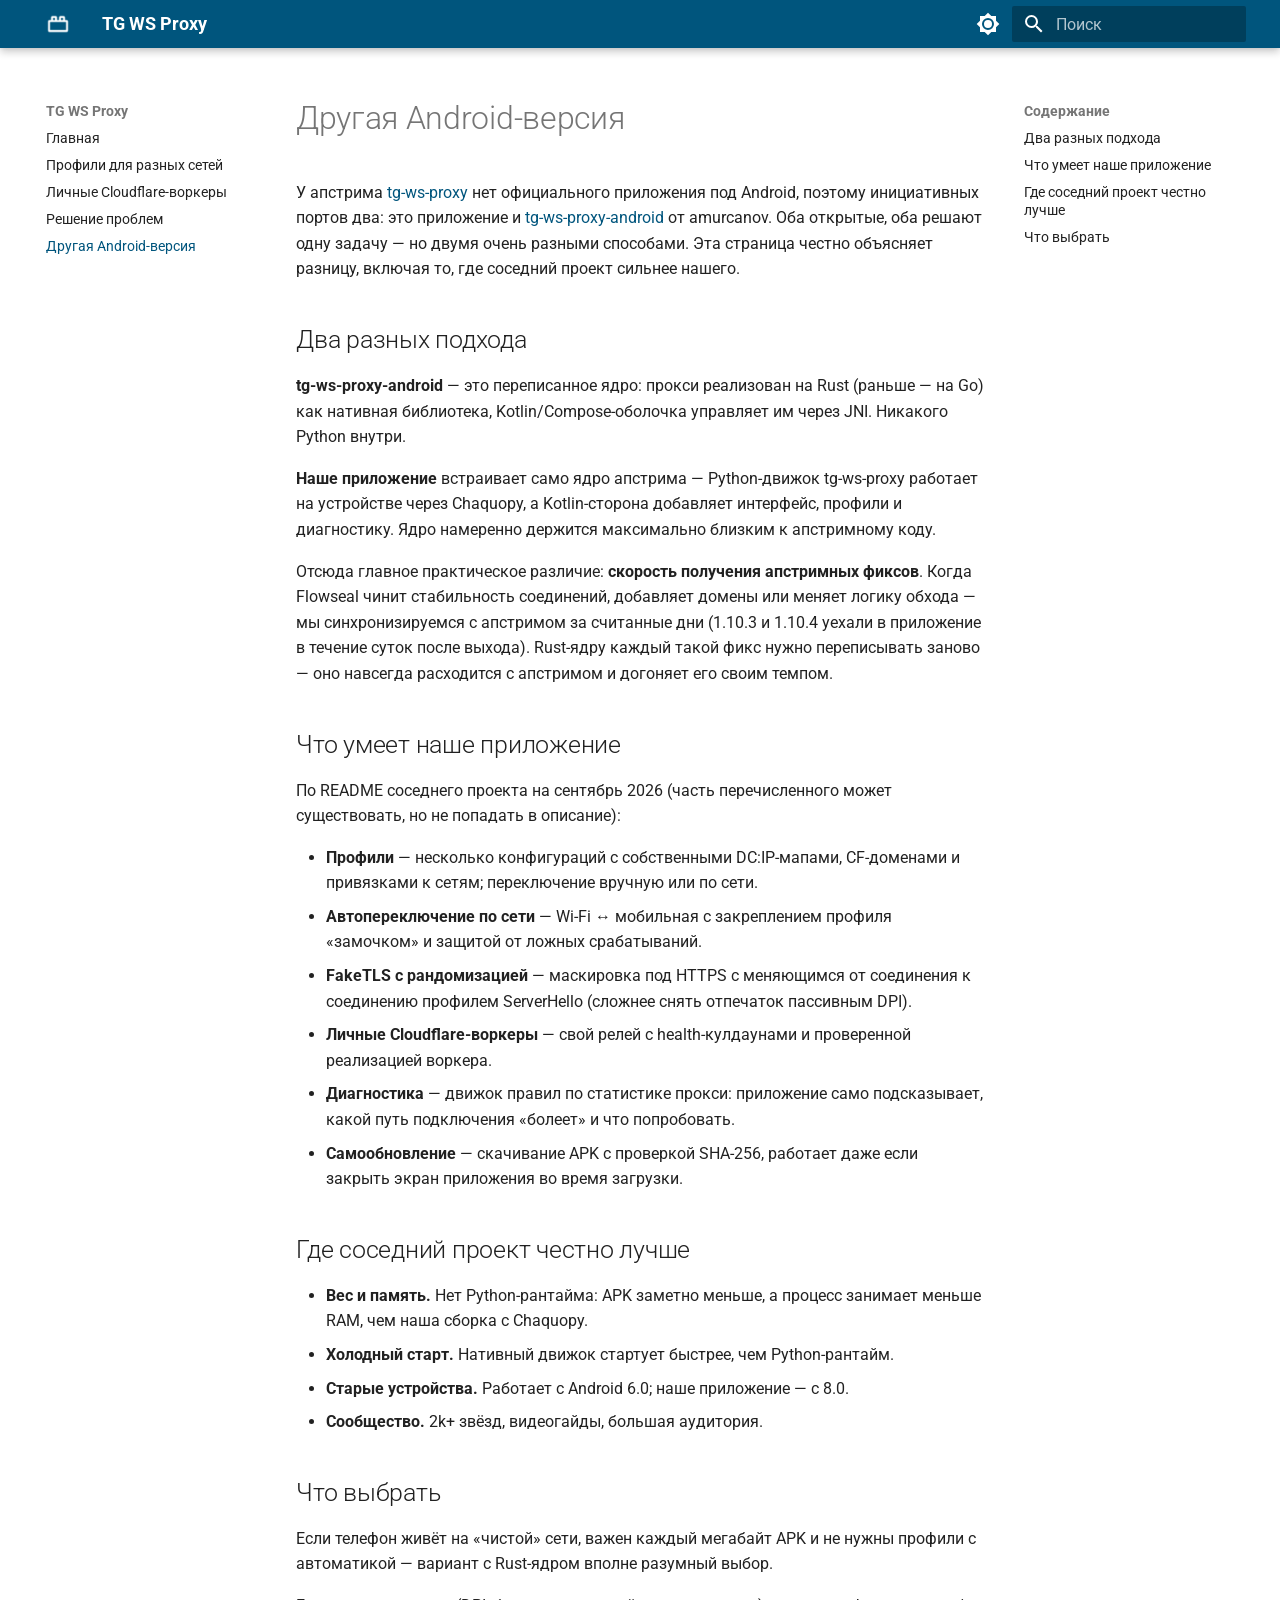
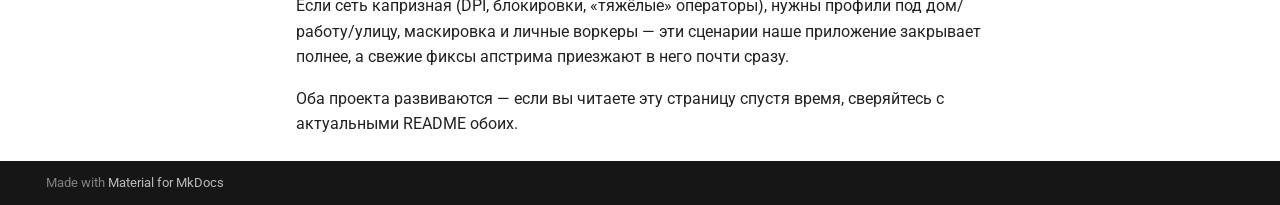
==== commit ad4070b0: "site: deploy @ aa28219f" ====
--- a/ALTERNATIVES/index.html
+++ b/ALTERNATIVES/index.html
@@ -269,33 +269,6 @@
     
   
     Профили для разных сетей
-  
-
-    
-  </span>
-  
-  
-
-      </a>
-    </li>
-  
-
-    
-      
-      
-  
-  
-  
-  
-    <li class="md-nav__item">
-      <a href="../SOCKS5/" class="md-nav__link">
-        
-  
-  
-  <span class="md-ellipsis">
-    
-  
-    Режим SOCKS5
   
 
     
@@ -598,8 +571,6 @@
   CF-доменами и привязками к сетям; переключение вручную или по сети.</li>
 <li><strong>Автопереключение по сети</strong> — Wi-Fi ↔ мобильная с закреплением
   профиля «замочком» и защитой от ложных срабатываний.</li>
-<li><strong>Режим SOCKS5</strong> — запасной протокол на том же порту для сетей, где
-  переупакованный WebSocket режут.</li>
 <li><strong>FakeTLS с рандомизацией</strong> — маскировка под HTTPS с меняющимся от
   соединения к соединению профилем ServerHello (сложнее снять
   отпечаток пассивным DPI).</li>
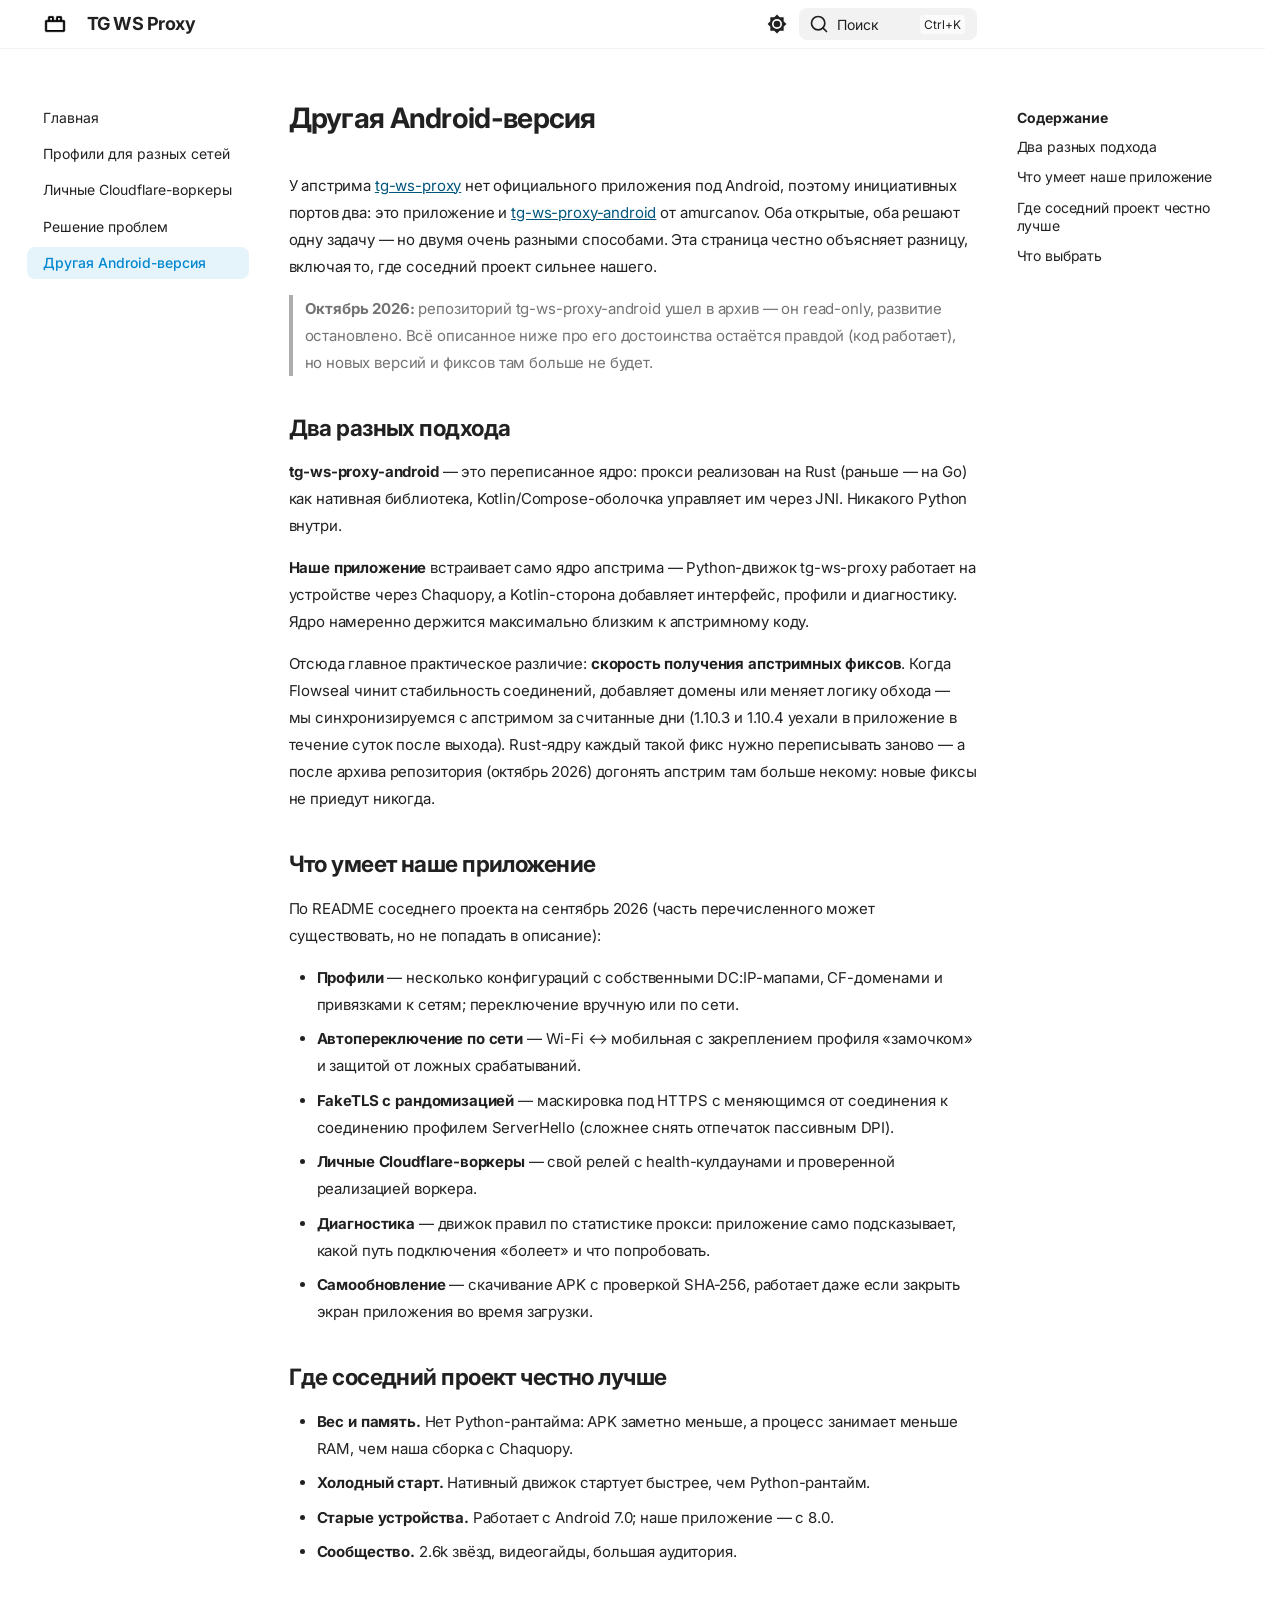
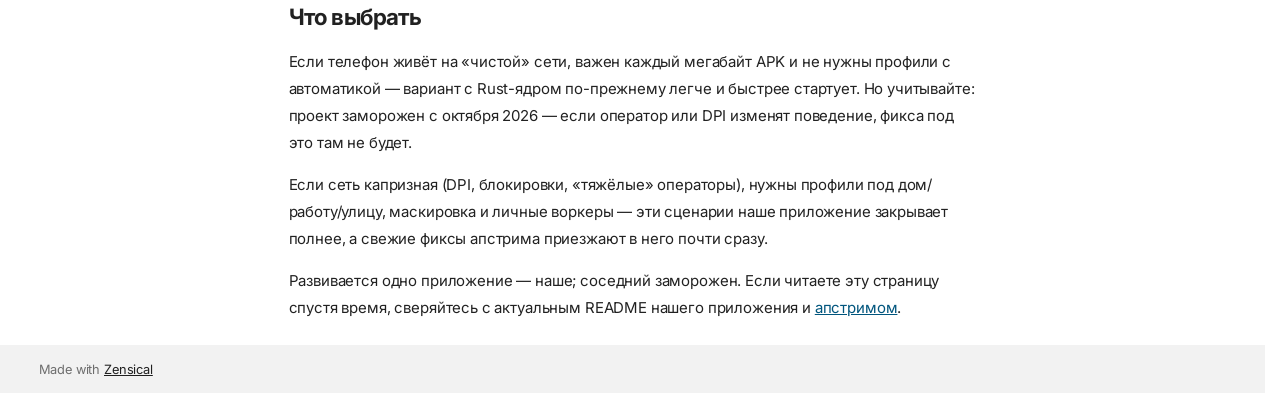
==== commit 68548eb6: "site: deploy @ f9421d6f" ====
--- a/ALTERNATIVES/index.html
+++ b/ALTERNATIVES/index.html
@@ -13,6 +13,7 @@
         <link rel="canonical" href="https://victorlapin.github.io/tg-proxy-releases/ALTERNATIVES/">
       
       
+      
         <link rel="prev" href="../TROUBLESHOOTING/">
       
       
@@ -21,7 +22,7 @@
       
       
       <link rel="icon" href="../assets/icon.png">
-      <meta name="generator" content="mkdocs-1.6.1, mkdocs-material-9.7.7">
+      <meta name="generator" content="zensical-0.1.2">
     
     
       
@@ -29,10 +30,15 @@
       
     
     
-      <link rel="stylesheet" href="../assets/stylesheets/main.ec1eaa64.min.css">
-      
-        
-        <link rel="stylesheet" href="../assets/stylesheets/palette.ab4e12ef.min.css">
+      
+        
+      
+      <link rel="stylesheet" href="../assets/stylesheets/modern/main.ebb7f775.min.css">
+      
+        
+          
+        
+        <link rel="stylesheet" href="../assets/stylesheets/modern/palette.b60ce83d.min.css">
       
       
 
@@ -46,14 +52,14 @@
         
         
         <link rel="preconnect" href="https://fonts.gstatic.com" crossorigin>
-        <link rel="stylesheet" href="https://fonts.googleapis.com/css?family=Roboto:300,300i,400,400i,700,700i%7CRoboto+Mono:400,400i,700,700i&display=fallback">
-        <style>:root{--md-text-font:"Roboto";--md-code-font:"Roboto Mono"}</style>
+        <link rel="stylesheet" href="https://fonts.googleapis.com/css?family=Inter:300,300i,400,400i,500,500i,700,700i%7CJetBrains+Mono:400,400i,700,700i&amp;display=fallback">
+        <style>:root{--md-text-font:"Inter";--md-code-font:"JetBrains Mono"}</style>
       
     
     
       <link rel="stylesheet" href="../stylesheets/brand.css">
     
-    <script>__md_scope=new URL("..",location),__md_hash=e=>[...e].reduce(((e,_)=>(e<<5)-e+_.charCodeAt(0)),0),__md_get=(e,_=localStorage,t=__md_scope)=>JSON.parse(_.getItem(t.pathname+"."+e)),__md_set=(e,_,t=localStorage,a=__md_scope)=>{try{t.setItem(a.pathname+"."+e,JSON.stringify(_))}catch(e){}}</script>
+    <script>__md_scope=new URL("..",location),__md_scope.pathname.endsWith("/")||(__md_scope=new URL(__md_scope.pathname+"/",location)),__md_hash=e=>[...e].reduce(((e,t)=>(e<<5)-e+t.charCodeAt(0)),0),__md_get=(e,t=localStorage,_=__md_scope)=>JSON.parse(t.getItem(_.pathname+"."+e)),__md_set=(e,t,_=localStorage,a=__md_scope)=>{try{_.setItem(a.pathname+"."+e,JSON.stringify(t))}catch(e){}},document.documentElement.setAttribute("data-platform",navigator.platform)</script>
     
       
 
@@ -74,14 +80,11 @@
     
     <input class="md-toggle" data-md-toggle="drawer" type="checkbox" id="__drawer" autocomplete="off">
     <input class="md-toggle" data-md-toggle="search" type="checkbox" id="__search" autocomplete="off">
-    <label class="md-overlay" for="__drawer"></label>
+    <label class="md-overlay" for="__drawer" aria-hidden="true"></label>
     <div data-md-component="skip">
-      
-        
-        <a href="#android-" class="md-skip">
-          Перейти к содержанию
-        </a>
-      
+      <a href="#__skip" class="md-skip">
+        Перейти к содержанию
+      </a>
     </div>
     <div data-md-component="announce">
       
@@ -94,14 +97,15 @@
 
 <header class="md-header md-header--shadow" data-md-component="header">
   <nav class="md-header__inner md-grid" aria-label="Верхний колонтитул">
-    <a href=".." title="TG WS Proxy" class="md-header__button md-logo" aria-label="TG WS Proxy" data-md-component="logo">
-      
-  <img src="../assets/logo.png" alt="logo">
+    <a href="./.." title="TG WS Proxy" class="md-header__button md-logo" aria-label="TG WS Proxy" data-md-component="logo">
+      
+  <img src="../assets/logo.png" alt="TG WS Proxy">
 
     </a>
     <label class="md-header__button md-icon" for="__drawer">
       
-      <svg xmlns="http://www.w3.org/2000/svg" viewBox="0 0 24 24"><path d="M3 6h18v2H3zm0 5h18v2H3zm0 5h18v2H3z"/></svg>
+      <svg xmlns="http://www.w3.org/2000/svg" fill="none" stroke="currentColor" stroke-linecap="round" stroke-linejoin="round" stroke-width="2" class="lucide lucide-menu" viewBox="0 0 24 24"><path d="M4 5h16M4 12h16M4 19h16"/></svg>
+      <span class="md-visually-hidden">Навигация</span>
     </label>
     <div class="md-header__title" data-md-component="header-title">
       <div class="md-header__ellipsis">
@@ -126,7 +130,7 @@
     
     
     
-    <input class="md-option" data-md-color-media="" data-md-color-scheme="default" data-md-color-primary="custom" data-md-color-accent="custom"  aria-label="Переключить на тёмную тему"  type="radio" name="__palette" id="__palette_0">
+    <input class="md-option" data-md-color-media="none" data-md-color-scheme="default" data-md-color-primary="custom" data-md-color-accent="custom"  aria-label="Переключить на тёмную тему"  type="radio" name="__palette" id="__palette_0">
     
       <label class="md-header__button md-icon" title="Переключить на тёмную тему" for="__palette_1" hidden>
         <svg xmlns="http://www.w3.org/2000/svg" viewBox="0 0 24 24"><path d="M12 8a4 4 0 0 0-4 4 4 4 0 0 0 4 4 4 4 0 0 0 4-4 4 4 0 0 0-4-4m0 10a6 6 0 0 1-6-6 6 6 0 0 1 6-6 6 6 0 0 1 6 6 6 6 0 0 1-6 6m8-9.31V4h-4.69L12 .69 8.69 4H4v4.69L.69 12 4 15.31V20h4.69L12 23.31 15.31 20H20v-4.69L23.31 12z"/></svg>
@@ -136,7 +140,7 @@
     
     
     
-    <input class="md-option" data-md-color-media="" data-md-color-scheme="slate" data-md-color-primary="custom" data-md-color-accent="custom"  aria-label="Переключить на светлую тему"  type="radio" name="__palette" id="__palette_1">
+    <input class="md-option" data-md-color-media="none" data-md-color-scheme="slate" data-md-color-primary="custom" data-md-color-accent="custom"  aria-label="Переключить на светлую тему"  type="radio" name="__palette" id="__palette_1">
     
       <label class="md-header__button md-icon" title="Переключить на светлую тему" for="__palette_0" hidden>
         <svg xmlns="http://www.w3.org/2000/svg" viewBox="0 0 24 24"><path d="M12 18c-.89 0-1.74-.2-2.5-.55C11.56 16.5 13 14.42 13 12s-1.44-4.5-3.5-5.45C10.26 6.2 11.11 6 12 6a6 6 0 0 1 6 6 6 6 0 0 1-6 6m8-9.31V4h-4.69L12 .69 8.69 4H4v4.69L.69 12 4 15.31V20h4.69L12 23.31 15.31 20H20v-4.69L23.31 12z"/></svg>
@@ -155,43 +159,19 @@
       
         <label class="md-header__button md-icon" for="__search">
           
-          <svg xmlns="http://www.w3.org/2000/svg" viewBox="0 0 24 24"><path d="M9.5 3A6.5 6.5 0 0 1 16 9.5c0 1.61-.59 3.09-1.56 4.23l.27.27h.79l5 5-1.5 1.5-5-5v-.79l-.27-.27A6.52 6.52 0 0 1 9.5 16 6.5 6.5 0 0 1 3 9.5 6.5 6.5 0 0 1 9.5 3m0 2C7 5 5 7 5 9.5S7 14 9.5 14 14 12 14 9.5 12 5 9.5 5"/></svg>
+          <svg xmlns="http://www.w3.org/2000/svg" fill="none" stroke="currentColor" stroke-linecap="round" stroke-linejoin="round" stroke-width="2" class="lucide lucide-search" viewBox="0 0 24 24"><path d="m21 21-4.34-4.34"/><circle cx="11" cy="11" r="8"/></svg>
+          <span class="md-visually-hidden">Поиск</span>
         </label>
-        <div class="md-search" data-md-component="search" role="dialog">
-  <label class="md-search__overlay" for="__search"></label>
-  <div class="md-search__inner" role="search">
-    <form class="md-search__form" name="search">
-      <input type="text" class="md-search__input" name="query" aria-label="Поиск" placeholder="Поиск" autocapitalize="off" autocorrect="off" autocomplete="off" spellcheck="false" data-md-component="search-query" required>
-      <label class="md-search__icon md-icon" for="__search">
-        
-        <svg xmlns="http://www.w3.org/2000/svg" viewBox="0 0 24 24"><path d="M9.5 3A6.5 6.5 0 0 1 16 9.5c0 1.61-.59 3.09-1.56 4.23l.27.27h.79l5 5-1.5 1.5-5-5v-.79l-.27-.27A6.52 6.52 0 0 1 9.5 16 6.5 6.5 0 0 1 3 9.5 6.5 6.5 0 0 1 9.5 3m0 2C7 5 5 7 5 9.5S7 14 9.5 14 14 12 14 9.5 12 5 9.5 5"/></svg>
-        
-        <svg xmlns="http://www.w3.org/2000/svg" viewBox="0 0 24 24"><path d="M20 11v2H8l5.5 5.5-1.42 1.42L4.16 12l7.92-7.92L13.5 5.5 8 11z"/></svg>
-      </label>
-      <nav class="md-search__options" aria-label="Поиск">
-        
-        <button type="reset" class="md-search__icon md-icon" title="Очистить" aria-label="Очистить" tabindex="-1">
-          
-          <svg xmlns="http://www.w3.org/2000/svg" viewBox="0 0 24 24"><path d="M19 6.41 17.59 5 12 10.59 6.41 5 5 6.41 10.59 12 5 17.59 6.41 19 12 13.41 17.59 19 19 17.59 13.41 12z"/></svg>
-        </button>
-      </nav>
-      
-    </form>
-    <div class="md-search__output">
-      <div class="md-search__scrollwrap" tabindex="0" data-md-scrollfix>
-        <div class="md-search-result" data-md-component="search-result">
-          <div class="md-search-result__meta">
-            Инициализация поиска
-          </div>
-          <ol class="md-search-result__list" role="presentation"></ol>
-        </div>
-      </div>
+        <div class="md-search" data-md-component="search" role="dialog" aria-label="Поиск">
+  <button type="button" class="md-search__button">
+    Поиск
+  </button>
+</div>
+      
+    
+    <div class="md-header__source">
+      
     </div>
-  </div>
-</div>
-      
-    
-    
   </nav>
   
 </header>
@@ -217,9 +197,9 @@
 
 <nav class="md-nav md-nav--primary" aria-label="Навигация" data-md-level="0">
   <label class="md-nav__title" for="__drawer">
-    <a href=".." title="TG WS Proxy" class="md-nav__button md-logo" aria-label="TG WS Proxy" data-md-component="logo">
-      
-  <img src="../assets/logo.png" alt="logo">
+    <a href="./.." title="TG WS Proxy" class="md-nav__button md-logo" aria-label="TG WS Proxy" data-md-component="logo">
+      
+  <img src="../assets/logo.png" alt="TG WS Proxy">
 
     </a>
     TG WS Proxy
@@ -234,15 +214,14 @@
   
   
     <li class="md-nav__item">
-      <a href=".." class="md-nav__link">
+      <a href="./.." class="md-nav__link">
         
   
   
   <span class="md-ellipsis">
     
   
-    Главная
-  
+  Главная
 
     
   </span>
@@ -268,8 +247,7 @@
   <span class="md-ellipsis">
     
   
-    Профили для разных сетей
-  
+  Профили для разных сетей
 
     
   </span>
@@ -295,8 +273,7 @@
   <span class="md-ellipsis">
     
   
-    Личные Cloudflare-воркеры
-  
+  Личные Cloudflare-воркеры
 
     
   </span>
@@ -322,8 +299,7 @@
   <span class="md-ellipsis">
     
   
-    Решение проблем
-  
+  Решение проблем
 
     
   </span>
@@ -345,7 +321,7 @@
   
     <li class="md-nav__item md-nav__item--active">
       
-      <input class="md-nav__toggle md-toggle" type="checkbox" id="__toc">
+      
       
       
         
@@ -358,8 +334,7 @@
   <span class="md-ellipsis">
     
   
-    Другая Android-версия
-  
+  Другая Android-версия
 
     
   </span>
@@ -369,15 +344,14 @@
           <span class="md-nav__icon md-icon"></span>
         </label>
       
-      <a href="./" class="md-nav__link md-nav__link--active">
+      <a href="././" class="md-nav__link md-nav__link--active">
         
   
   
   <span class="md-ellipsis">
     
   
-    Другая Android-версия
-  
+  Другая Android-версия
 
     
   </span>
@@ -387,6 +361,7 @@
       </a>
       
         
+
 
 <nav class="md-nav md-nav--secondary" aria-label="Содержание">
   
@@ -404,9 +379,9 @@
         <li class="md-nav__item">
   <a href="#_1" class="md-nav__link">
     <span class="md-ellipsis">
-      
+      <span class="md-typeset">
         Два разных подхода
-      
+      </span>
     </span>
   </a>
   
@@ -415,9 +390,9 @@
         <li class="md-nav__item">
   <a href="#_2" class="md-nav__link">
     <span class="md-ellipsis">
-      
+      <span class="md-typeset">
         Что умеет наше приложение
-      
+      </span>
     </span>
   </a>
   
@@ -426,9 +401,9 @@
         <li class="md-nav__item">
   <a href="#_3" class="md-nav__link">
     <span class="md-ellipsis">
-      
+      <span class="md-typeset">
         Где соседний проект честно лучше
-      
+      </span>
     </span>
   </a>
   
@@ -437,9 +412,9 @@
         <li class="md-nav__item">
   <a href="#_4" class="md-nav__link">
     <span class="md-ellipsis">
-      
+      <span class="md-typeset">
         Что выбрать
-      
+      </span>
     </span>
   </a>
   
@@ -463,8 +438,22 @@
               
               <div class="md-sidebar md-sidebar--secondary" data-md-component="sidebar" data-md-type="toc" >
                 <div class="md-sidebar__scrollwrap">
+                  
+                    
+                    
+                    
+                      
+                    
+                    
+                      <input class="md-nav__toggle md-toggle" type="checkbox" id="__toc">
+                      <div class="md-sidebar-button__wrapper">
+                        <label class="md-sidebar-button" for="__toc"></label>
+                      </div>
+                    
+                  
                   <div class="md-sidebar__inner">
                     
+
 
 <nav class="md-nav md-nav--secondary" aria-label="Содержание">
   
@@ -482,9 +471,9 @@
         <li class="md-nav__item">
   <a href="#_1" class="md-nav__link">
     <span class="md-ellipsis">
-      
+      <span class="md-typeset">
         Два разных подхода
-      
+      </span>
     </span>
   </a>
   
@@ -493,9 +482,9 @@
         <li class="md-nav__item">
   <a href="#_2" class="md-nav__link">
     <span class="md-ellipsis">
-      
+      <span class="md-typeset">
         Что умеет наше приложение
-      
+      </span>
     </span>
   </a>
   
@@ -504,9 +493,9 @@
         <li class="md-nav__item">
   <a href="#_3" class="md-nav__link">
     <span class="md-ellipsis">
-      
+      <span class="md-typeset">
         Где соседний проект честно лучше
-      
+      </span>
     </span>
   </a>
   
@@ -515,9 +504,9 @@
         <li class="md-nav__item">
   <a href="#_4" class="md-nav__link">
     <span class="md-ellipsis">
-      
+      <span class="md-typeset">
         Что выбрать
-      
+      </span>
     </span>
   </a>
   
@@ -535,9 +524,9 @@
             <div class="md-content" data-md-component="content">
               
               <article class="md-content__inner md-typeset">
+                <a id="__skip" tabindex="-1"></a>
                 
                   
-
 
 
 <h1 id="android-">Другая Android-версия</h1>
@@ -548,6 +537,12 @@
 от amurcanov. Оба открытые, оба решают одну задачу — но двумя очень
 разными способами. Эта страница честно объясняет разницу, включая то,
 где соседний проект сильнее нашего.</p>
+<blockquote>
+<p><strong>Октябрь 2026:</strong> репозиторий tg-ws-proxy-android ушел в архив —
+он read-only, развитие остановлено. Всё описанное ниже про его
+достоинства остаётся правдой (код работает), но новых версий и
+фиксов там больше не будет.</p>
+</blockquote>
 <h2 id="_1">Два разных подхода</h2>
 <p><strong>tg-ws-proxy-android</strong> — это переписанное ядро: прокси реализован на
 Rust (раньше — на Go) как нативная библиотека, Kotlin/Compose-оболочка
@@ -561,8 +556,8 @@
 добавляет домены или меняет логику обхода — мы синхронизируемся с
 апстримом за считанные дни (1.10.3 и 1.10.4 уехали в приложение в
 течение суток после выхода). Rust-ядру каждый такой фикс нужно
-переписывать заново — оно навсегда расходится с апстримом и догоняет
-его своим темпом.</p>
+переписывать заново — а после архива репозитория (октябрь 2026)
+догонять апстрим там больше некому: новые фиксы не приедут никогда.</p>
 <h2 id="_2">Что умеет наше приложение</h2>
 <p>По README соседнего проекта на сентябрь 2026 (часть перечисленного
 может существовать, но не попадать в описание):</p>
@@ -587,20 +582,25 @@
   процесс занимает меньше RAM, чем наша сборка с Chaquopy.</li>
 <li><strong>Холодный старт.</strong> Нативный движок стартует быстрее, чем
   Python-рантайм.</li>
-<li><strong>Старые устройства.</strong> Работает с Android 6.0; наше приложение —
+<li><strong>Старые устройства.</strong> Работает с Android 7.0; наше приложение —
   с 8.0.</li>
-<li><strong>Сообщество.</strong> 2k+ звёзд, видеогайды, большая аудитория.</li>
+<li><strong>Сообщество.</strong> 2.6k звёзд, видеогайды, большая аудитория.</li>
 </ul>
 <h2 id="_4">Что выбрать</h2>
 <p>Если телефон живёт на «чистой» сети, важен каждый мегабайт APK и
-не нужны профили с автоматикой — вариант с Rust-ядром вполне
-разумный выбор.</p>
+не нужны профили с автоматикой — вариант с Rust-ядром по-прежнему
+легче и быстрее стартует. Но учитывайте: проект заморожен с октября
+2026 — если оператор или DPI изменят поведение, фикса под это там
+не будет.</p>
 <p>Если сеть капризная (DPI, блокировки, «тяжёлые» операторы), нужны
 профили под дом/работу/улицу, маскировка и личные воркеры — эти
 сценарии наше приложение закрывает полнее, а свежие фиксы апстрима
 приезжают в него почти сразу.</p>
-<p>Оба проекта развиваются — если вы читаете эту страницу спустя время,
-сверяйтесь с актуальными README обоих.</p>
+<p>Развивается одно приложение — наше; соседний заморожен. Если читаете
+эту страницу спустя время, сверяйтесь с актуальным README нашего
+приложения и <a href="https://github.com/Flowseal/tg-ws-proxy">апстримом</a>.</p>
+
+
 
 
 
@@ -623,7 +623,7 @@
         
           <button type="button" class="md-top md-icon" data-md-component="top" hidden>
   
-  <svg xmlns="http://www.w3.org/2000/svg" viewBox="0 0 24 24"><path d="M13 20h-2V8l-5.5 5.5-1.42-1.42L12 4.16l7.92 7.92-1.42 1.42L13 8z"/></svg>
+  <svg xmlns="http://www.w3.org/2000/svg" fill="none" stroke="currentColor" stroke-linecap="round" stroke-linejoin="round" stroke-width="2" class="lucide lucide-circle-arrow-up" viewBox="0 0 24 24"><circle cx="12" cy="12" r="10"/><path d="m16 12-4-4-4 4M12 16V8"/></svg>
   К началу
 </button>
         
@@ -637,8 +637,8 @@
   
   
     Made with
-    <a href="https://squidfunk.github.io/mkdocs-material/" target="_blank" rel="noopener">
-      Material for MkDocs
+    <a href="https://zensical.org/" target="_blank" rel="noopener">
+      Zensical
     </a>
   
 </div>
@@ -648,7 +648,7 @@
 </footer>
       
     </div>
-    <div class="md-dialog" data-md-component="dialog">
+    <div class="md-dialog" data-md-component="dialog" role="status" aria-atomic="true">
       <div class="md-dialog__inner md-typeset"></div>
     </div>
     
@@ -656,10 +656,14 @@
     
       
       
-      <script id="__config" type="application/json">{"annotate": null, "base": "..", "features": ["navigation.sections", "navigation.top"], "search": "../assets/javascripts/workers/search.2c215733.min.js", "tags": null, "translations": {"clipboard.copied": "\u0421\u043a\u043e\u043f\u0438\u0440\u043e\u0432\u0430\u043d\u043e \u0432 \u0431\u0443\u0444\u0435\u0440", "clipboard.copy": "\u041a\u043e\u043f\u0438\u0440\u043e\u0432\u0430\u0442\u044c \u0432 \u0431\u0443\u0444\u0435\u0440", "search.result.more.one": "\u0415\u0449\u0451 1 \u043d\u0430 \u044d\u0442\u043e\u0439 \u0441\u0442\u0440\u0430\u043d\u0438\u0446\u0435", "search.result.more.other": "\u0415\u0449\u0451 # \u043d\u0430 \u044d\u0442\u043e\u0439 \u0441\u0442\u0440\u0430\u043d\u0438\u0446\u0435", "search.result.none": "\u0421\u043e\u0432\u043f\u0430\u0434\u0435\u043d\u0438\u0439 \u043d\u0435 \u043d\u0430\u0439\u0434\u0435\u043d\u043e", "search.result.one": "\u041d\u0430\u0439\u0434\u0435\u043d\u043e 1 \u0441\u043e\u0432\u043f\u0430\u0434\u0435\u043d\u0438\u0435", "search.result.other": "\u041d\u0430\u0439\u0434\u0435\u043d\u043e \u0441\u043e\u0432\u043f\u0430\u0434\u0435\u043d\u0438\u0439: #", "search.result.placeholder": "\u041d\u0430\u0447\u043d\u0438\u0442\u0435 \u043f\u0435\u0447\u0430\u0442\u0430\u0442\u044c \u0434\u043b\u044f \u043f\u043e\u0438\u0441\u043a\u0430", "search.result.term.missing": "\u041e\u0442\u0441\u0443\u0442\u0441\u0442\u0432\u0443\u0435\u0442", "select.version": "\u0412\u044b\u0431\u0435\u0440\u0438\u0442\u0435 \u0432\u0435\u0440\u0441\u0438\u044e"}, "version": null}</script>
-    
-    
-      <script src="../assets/javascripts/bundle.d7400e89.min.js"></script>
+      
+      
+        
+        
+      <script id="__config" type="application/json">{"annotate":null,"base":"..","features":["navigation.sections","navigation.top"],"redirect":null,"search":"../assets/javascripts/workers/search.719e0d91.min.js","tags":null,"translations":{"clipboard.copied":"Скопировано в буфер","clipboard.copy":"Копировать в буфер","clipboard.error":"Could not copy to clipboard","search.result.more.one":"Ещё 1 на этой странице","search.result.more.other":"Ещё # на этой странице","search.result.none":"Совпадений не найдено","search.result.one":"Найдено 1 совпадение","search.result.other":"Найдено совпадений: #","search.result.placeholder":"Начните печатать для поиска","search.result.term.missing":"Отсутствует","select.version":"Выберите версию"},"version":null}</script>
+    
+    
+      <script src="../assets/javascripts/bundle.3cb411a8.min.js"></script>
       
         <script src="../javascripts/download.js"></script>
       
--- a/assets/stylesheets/modern/main.ebb7f775.min.css
+++ b/assets/stylesheets/modern/main.ebb7f775.min.css
@@ -0,0 +1,6 @@
+@charset "UTF-8";html{box-sizing:border-box;-webkit-text-size-adjust:none;-moz-text-size-adjust:none;text-size-adjust:none}*,:after,:before{box-sizing:inherit}@media(prefers-reduced-motion){*,:after,:before{transition:none!important}}body{margin:0;-webkit-font-smoothing:antialiased;-moz-osx-font-smoothing:grayscale;--md-text-font-family:var(--md-text-font, _),
+    -apple-system, BlinkMacSystemFont, Helvetica, Arial, sans-serif;--md-code-font-family:var(--md-code-font, _),
+    SFMono-Regular, Consolas, Menlo, monospace}.md-typeset code:not(.focus-visible),a,button,input,label{-webkit-tap-highlight-color:transparent}a{color:inherit;text-decoration:none}hr{box-sizing:initial;display:block;height:.05rem;padding:0;overflow:visible;border:0}small{font-size:80%}sub,sup{line-height:1em}img{border-style:none}table{border-spacing:0;border-collapse:initial}td,th{font-weight:400;vertical-align:top}button{padding:0;margin:0;font-family:inherit;font-size:inherit;background:#0000;border:0}input{border:0;outline:none}:root{--md-primary-fg-color:#4051b5;--md-primary-fg-color--light:#5d6cc0;--md-primary-fg-color--dark:#303fa1;--md-primary-bg-color:#fff;--md-primary-bg-color--light:#ffffffb3;--md-accent-fg-color:#526cfe;--md-accent-fg-color--transparent:#526cfe1a;--md-accent-bg-color:#fff;--md-accent-bg-color--light:#ffffffb3;--md-typeset-table-sort-icon:url("data:image/svg+xml;charset=utf-8,<svg xmlns='http://www.w3.org/2000/svg' fill='none' stroke='currentColor' stroke-linecap='round' stroke-linejoin='round' stroke-width='2' class='lucide lucide-arrow-down-up' viewBox='0 0 24 24'><path d='m3 16 4 4 4-4M7 20V4M21 8l-4-4-4 4M17 4v16'/></svg>");--md-typeset-table-sort-icon--asc:url("data:image/svg+xml;charset=utf-8,<svg xmlns='http://www.w3.org/2000/svg' fill='none' stroke='currentColor' stroke-linecap='round' stroke-linejoin='round' stroke-width='2' class='lucide lucide-arrow-down-narrow-wide' viewBox='0 0 24 24'><path d='m3 16 4 4 4-4M7 20V4M11 4h4M11 8h7M11 12h10'/></svg>");--md-typeset-table-sort-icon--desc:url("data:image/svg+xml;charset=utf-8,<svg xmlns='http://www.w3.org/2000/svg' fill='none' stroke='currentColor' stroke-linecap='round' stroke-linejoin='round' stroke-width='2' class='lucide lucide-arrow-up-narrow-wide' viewBox='0 0 24 24'><path d='m3 8 4-4 4 4M7 4v16M11 12h4M11 16h7M11 20h10'/></svg>");--md-typeset-preview-icon:url("data:image/svg+xml;charset=utf-8,<svg xmlns='http://www.w3.org/2000/svg' fill='none' stroke='currentColor' stroke-linecap='round' stroke-linejoin='round' stroke-width='2' class='lucide lucide-mouse-pointer-2' viewBox='0 0 24 24'><path d='M4.037 4.688a.495.495 0 0 1 .651-.651l16 6.5a.5.5 0 0 1-.063.947l-6.124 1.58a2 2 0 0 0-1.438 1.435l-1.579 6.126a.5.5 0 0 1-.947.063z'/></svg>")}[data-md-color-scheme=default]{color-scheme:light}[data-md-color-scheme=default] img[src$="#gh-dark-mode-only"],[data-md-color-scheme=default] img[src$="#only-dark"]{display:none}:root,[data-md-color-scheme=default]{--md-hue:225deg;--md-default-fg-color:#000000de;--md-default-fg-color--light:#0000008c;--md-default-fg-color--lighter:#00000052;--md-default-fg-color--lightest:#0000000d;--md-default-bg-color:#fff;--md-default-bg-color--light:#ffffffb3;--md-default-bg-color--lighter:#ffffff4d;--md-default-bg-color--lightest:#ffffff1f;--md-code-fg-color:#36464e;--md-code-bg-color:#f5f5f5;--md-code-bg-color--light:#f5f5f5b3;--md-code-bg-color--lighter:#f5f5f54d;--md-code-hl-color:#4287ff;--md-code-hl-color--light:#4287ff1a;--md-code-hl-number-color:#d52a2a;--md-code-hl-special-color:#db1457;--md-code-hl-function-color:#a846b9;--md-code-hl-constant-color:#6e59d9;--md-code-hl-keyword-color:#3f6ec6;--md-code-hl-string-color:#1c7d4d;--md-code-hl-name-color:var(--md-code-fg-color);--md-code-hl-operator-color:var(--md-default-fg-color--light);--md-code-hl-punctuation-color:var(--md-default-fg-color--light);--md-code-hl-comment-color:var(--md-default-fg-color--light);--md-code-hl-generic-color:var(--md-default-fg-color--light);--md-code-hl-variable-color:var(--md-default-fg-color--light);--md-typeset-color:var(--md-default-fg-color);--md-typeset-a-color:var(--md-primary-fg-color);--md-typeset-del-color:#f5503d26;--md-typeset-ins-color:#0bd57026;--md-typeset-kbd-color:#fafafa;--md-typeset-kbd-accent-color:#fff;--md-typeset-kbd-border-color:#b8b8b8;--md-typeset-mark-color:#ffff0080;--md-typeset-table-color:#0000001f;--md-typeset-table-color--light:#00000009;--md-admonition-fg-color:var(--md-default-fg-color);--md-admonition-bg-color:var(--md-default-bg-color);--md-warning-fg-color:#000000de;--md-warning-bg-color:#ff9;--md-shadow-z1:0 0.2rem 0.5rem #0000000d,
+    0 0 0.05rem #0000001a;--md-shadow-z2:0 0.2rem 0.5rem #0000001a,
+    0 0 0.05rem #00000040;--md-shadow-z3:0 0.2rem 0.5rem #0003,
+    0 0 0.05rem #00000059;--color-foreground:0 0 0;--color-background:255 255 255;--color-background-subtle:240 240 240;--color-backdrop:255 255 255}.md-icon svg{display:block;width:1.2rem;height:1.2rem;fill:currentcolor}.md-icon svg.lucide{fill:#0000;stroke:currentcolor}aside,body,input{font-family:var(--md-text-font-family);font-feature-settings:"kern","liga";color:var(--md-typeset-color)}code,kbd,pre{font-family:var(--md-code-font-family);font-feature-settings:"kern"}.md-typeset{font-size:.75rem;line-height:1.8;letter-spacing:-.01em;overflow-wrap:break-word;-webkit-print-color-adjust:exact;color-adjust:exact}@media print{.md-typeset{font-size:.68rem}.md-typeset code,.md-typeset kbd,.md-typeset pre{white-space:pre-wrap}}.md-typeset blockquote,.md-typeset dl,.md-typeset figure,.md-typeset ol,.md-typeset pre,.md-typeset ul{margin-top:1em;margin-bottom:1em}.md-typeset h1{margin:0 0 1.25em;font-size:1.875em;line-height:1.3;color:var(--md-default-fg-color)}.md-typeset h1,.md-typeset h2{font-weight:700;letter-spacing:-.025em}.md-typeset h2{margin:1.6em 0 .64em;font-size:1.5em;line-height:1.4}.md-typeset h3{margin:1.6em 0 .8em;font-size:1.25em;font-weight:700;line-height:1.5;letter-spacing:-.01em}.md-typeset h2+h3{margin-top:.8em}.md-typeset h4{margin:1em 0;font-weight:700;letter-spacing:-.01em}.md-typeset h5,.md-typeset h6{margin:1.25em 0;font-size:.8em;font-weight:700;color:var(--md-default-fg-color--light);letter-spacing:-.01em}.md-typeset h5{text-transform:uppercase}.md-typeset h5 code{text-transform:none}.md-typeset hr{display:flow-root;margin:1.5em 0;border-bottom:.05rem solid var(--md-default-fg-color--lightest)}.md-typeset a{color:var(--md-typeset-a-color);text-decoration:underline;word-break:break-word}.md-typeset a,.md-typeset a:before{transition:color 125ms}.md-typeset a:focus,.md-typeset a:hover{color:var(--md-accent-fg-color)}.md-typeset a:focus code,.md-typeset a:hover code{color:var(--md-accent-fg-color);background-color:var(--md-accent-fg-color--transparent)}.md-typeset a code{color:var(--md-typeset-a-color)}.md-typeset a.focus-visible{outline-color:var(--md-accent-fg-color);outline-offset:.2rem}.md-typeset code,.md-typeset kbd,.md-typeset pre{font-variant-ligatures:none;color:var(--md-code-fg-color);direction:ltr;transition:background-color 125ms}.md-typeset code{padding:.2em .4em;font-size:.8533333333em;word-break:break-word;background-color:var(--md-code-bg-color);border-radius:.2rem;-webkit-box-decoration-break:clone;box-decoration-break:clone;transition:color 125ms,background-color 125ms}.md-typeset code:not(.focus-visible){outline:none}.md-typeset pre{position:relative;isolation:isolate;display:flow-root;line-height:1.5}.md-typeset pre>code{display:block;padding:.8203125em 1.25em;margin:0;overflow:auto;word-break:normal;touch-action:auto;scrollbar-color:var(--md-default-fg-color--lighter) #0000;scrollbar-width:thin;border-radius:.4rem;outline-color:var(--md-accent-fg-color);box-shadow:none;-webkit-box-decoration-break:slice;box-decoration-break:slice}.md-typeset pre>code:hover{scrollbar-color:var(--md-accent-fg-color) #0000}.md-typeset pre>code::-webkit-scrollbar{width:.2rem;height:.2rem}.md-typeset pre>code::-webkit-scrollbar-thumb{background-color:var(--md-default-fg-color--lighter)}.md-typeset pre>code::-webkit-scrollbar-thumb:hover{background-color:var(--md-accent-fg-color)}.md-typeset kbd{display:inline-block;padding:0 .6666666667em;font-size:.75em;color:var(--md-default-fg-color);word-break:break-word;vertical-align:text-top;border-radius:.2rem;background-color:var(--md-default-bg-color);box-shadow:0 0 0 .05rem var(--md-typeset-kbd-border-color),0 .15rem 0 var(--md-typeset-kbd-border-color)}.md-typeset mark{color:inherit;word-break:break-word;background-color:var(--md-typeset-mark-color);-webkit-box-decoration-break:clone;box-decoration-break:clone}.md-typeset abbr{text-decoration:none;cursor:help;border-bottom:.05rem dotted var(--md-default-fg-color--light)}.md-typeset [data-preview]{position:relative}[dir=ltr] .md-typeset [data-preview]:after{margin-left:.125em}[dir=rtl] .md-typeset [data-preview]:after{margin-right:.125em}.md-typeset [data-preview]:after{display:inline-block;width:.8em;height:.8em;vertical-align:text-top;content:"";background-color:currentcolor;-webkit-mask-image:var(--md-typeset-preview-icon);mask-image:var(--md-typeset-preview-icon);-webkit-mask-repeat:no-repeat;mask-repeat:no-repeat;-webkit-mask-size:contain;mask-size:contain;transition:background-color 125ms}.md-typeset small{opacity:.75}[dir=ltr] .md-typeset sub,[dir=ltr] .md-typeset sup{margin-left:.078125em}[dir=rtl] .md-typeset sub,[dir=rtl] .md-typeset sup{margin-right:.078125em}[dir=ltr] .md-typeset blockquote{padding-left:.6rem;border-left:.2rem solid var(--md-default-fg-color--lighter)}[dir=rtl] .md-typeset blockquote{padding-right:.6rem;border-right:.2rem solid var(--md-default-fg-color--lighter)}.md-typeset blockquote{margin-left:0;margin-right:0;color:var(--md-default-fg-color--light)}.md-typeset ul{list-style-type:disc}.md-typeset ul[type]{list-style-type:revert-layer}[dir=ltr] .md-typeset ol,[dir=ltr] .md-typeset ol li ol,[dir=ltr] .md-typeset ol li ul,[dir=ltr] .md-typeset ul,[dir=ltr] .md-typeset ul li ol,[dir=ltr] .md-typeset ul li ul{margin-left:.625em}[dir=rtl] .md-typeset ol,[dir=rtl] .md-typeset ol li ol,[dir=rtl] .md-typeset ol li ul,[dir=rtl] .md-typeset ul,[dir=rtl] .md-typeset ul li ol,[dir=rtl] .md-typeset ul li ul{margin-right:.625em}.md-typeset ol,.md-typeset ul{padding:0}.md-typeset ol:not([hidden]),.md-typeset ul:not([hidden]){display:flow-root}.md-typeset ol ol,.md-typeset ul ol{list-style-type:lower-alpha}.md-typeset ol ol ol,.md-typeset ul ol ol{list-style-type:lower-roman}.md-typeset ol ol ol ol,.md-typeset ul ol ol ol{list-style-type:upper-alpha}.md-typeset ol ol ol ol ol,.md-typeset ul ol ol ol ol{list-style-type:upper-roman}.md-typeset ol[type],.md-typeset ul[type]{list-style-type:revert-layer}[dir=ltr] .md-typeset ol li,[dir=ltr] .md-typeset ul li{margin-left:1.25em}[dir=rtl] .md-typeset ol li,[dir=rtl] .md-typeset ul li{margin-right:1.25em}.md-typeset ol li,.md-typeset ul li{margin-bottom:.5em}.md-typeset ol li blockquote,.md-typeset ol li p,.md-typeset ul li blockquote,.md-typeset ul li p{margin:.5em 0}.md-typeset ol li:last-child,.md-typeset ul li:last-child{margin-bottom:0}.md-typeset ol li ol,.md-typeset ol li ul,.md-typeset ul li ol,.md-typeset ul li ul{margin-top:.5em;margin-bottom:.5em}[dir=ltr] .md-typeset dd{margin-left:1.875em}[dir=rtl] .md-typeset dd{margin-right:1.875em}.md-typeset dd{margin-top:1em;margin-bottom:1.5em}.md-typeset img,.md-typeset svg,.md-typeset video{max-width:100%;height:auto}.md-typeset img[align=left]{margin:1em 1em 1em 0}.md-typeset img[align=right]{margin:1em 0 1em 1em}.md-typeset img[align]:only-child{margin-top:0}.md-typeset figure{display:flow-root;width:fit-content;max-width:100%;margin:1em auto;text-align:center}.md-typeset figure img{display:block;margin:0 auto}.md-typeset figcaption{max-width:24rem;margin:1em auto;font-style:italic}.md-typeset iframe{max-width:100%}.md-typeset table:not([class]){display:inline-block;max-width:100%;overflow:auto;font-size:.64rem;touch-action:auto;background-color:var(--md-default-bg-color);border:.05rem solid var(--md-typeset-table-color);border-radius:.1rem}@media print{.md-typeset table:not([class]){display:table}}.md-typeset table:not([class])+*{margin-top:1.5em}.md-typeset table:not([class]) td>:first-child,.md-typeset table:not([class]) th>:first-child{margin-top:0}.md-typeset table:not([class]) td>:last-child,.md-typeset table:not([class]) th>:last-child{margin-bottom:0}.md-typeset table:not([class]) td:not([align]),.md-typeset table:not([class]) th:not([align]){text-align:left}[dir=rtl] .md-typeset table:not([class]) td:not([align]),[dir=rtl] .md-typeset table:not([class]) th:not([align]){text-align:right}.md-typeset table:not([class]) th{min-width:5rem;padding:.9375em 1.25em;font-weight:700;vertical-align:top}.md-typeset table:not([class]) td{padding:.9375em 1.25em;vertical-align:top;border-top:.05rem solid var(--md-typeset-table-color)}.md-typeset table:not([class]) tbody tr{transition:background-color 125ms}.md-typeset table:not([class]) tbody tr:hover{background-color:var(--md-typeset-table-color--light);box-shadow:0 .05rem 0 var(--md-default-bg-color) inset}.md-typeset table:not([class]) a{word-break:normal}.md-typeset table th[role=columnheader]{cursor:pointer}[dir=ltr] .md-typeset table th[role=columnheader]:after{margin-left:.5em}[dir=rtl] .md-typeset table th[role=columnheader]:after{margin-right:.5em}.md-typeset table th[role=columnheader]:after{display:inline-block;width:1.2em;height:1.2em;vertical-align:text-bottom;content:"";-webkit-mask-image:var(--md-typeset-table-sort-icon);mask-image:var(--md-typeset-table-sort-icon);-webkit-mask-repeat:no-repeat;mask-repeat:no-repeat;-webkit-mask-size:contain;mask-size:contain;transition:background-color 125ms}.md-typeset table th[role=columnheader]:hover:after{background-color:var(--md-default-fg-color--lighter)}.md-typeset table th[role=columnheader][aria-sort=ascending]:after{background-color:var(--md-default-fg-color--light);-webkit-mask-image:var(--md-typeset-table-sort-icon--asc);mask-image:var(--md-typeset-table-sort-icon--asc)}.md-typeset table th[role=columnheader][aria-sort=descending]:after{background-color:var(--md-default-fg-color--light);-webkit-mask-image:var(--md-typeset-table-sort-icon--desc);mask-image:var(--md-typeset-table-sort-icon--desc)}.md-typeset__scrollwrap{margin:1em -.8rem;overflow-x:auto;touch-action:auto}.md-typeset__table{display:inline-block;padding:0 .8rem;margin-bottom:.5em}@media print{.md-typeset__table{display:block}}html .md-typeset__table table{display:table;width:100%;margin:0;overflow:hidden}@media screen and (max-width:44.984375em){.md-content__inner>pre{margin:1em -.8rem}.md-content__inner>pre code{border-radius:0}}.md-typeset .md-author{position:relative;display:block;flex-shrink:0;width:1.6rem;height:1.6rem;overflow:hidden;border-radius:100%;transition:color 125ms,transform 125ms}.md-typeset .md-author img{display:block}.md-typeset .md-author--more{font-size:.6rem;font-weight:700;line-height:1.6rem;color:var(--md-default-fg-color--lighter);text-align:center;background:var(--md-default-fg-color--lightest)}.md-typeset .md-author--long{width:2.4rem;height:2.4rem}.md-typeset a.md-author{transform:scale(1)}.md-typeset a.md-author img{filter:grayscale(100%) opacity(75%);border-radius:100%;transition:filter 125ms}.md-typeset a.md-author:focus,.md-typeset a.md-author:hover{z-index:1;transform:scale(1.1)}.md-typeset a.md-author:focus img,.md-typeset a.md-author:hover img{filter:grayscale(0)}.md-banner{overflow:auto;color:var(--md-default-fg-color);background-color:var(--md-accent-fg-color--transparent)}@media print{.md-banner{display:none}}.md-banner--warning{color:var(--md-warning-fg-color);background-color:var(--md-warning-bg-color)}.md-banner__inner{padding:0 .8rem;margin:.6rem auto;font-size:.7rem}[dir=ltr] .md-banner__button{float:right}[dir=rtl] .md-banner__button{float:left}.md-banner__button{color:inherit;cursor:pointer;transition:opacity .25s}.no-js .md-banner__button{display:none}.md-banner__button:hover{opacity:.7}html{height:100%;overflow-x:hidden;font-size:125%;scrollbar-gutter:stable}@media screen and (min-width:100em){html{font-size:137.5%}}@media screen and (min-width:125em){html{font-size:150%}}body{position:relative;display:flex;flex-direction:column;width:100%;min-height:100%;font-size:.5rem;background-color:var(--md-default-bg-color)}@media print{body{display:block}}@media screen and (max-width:59.984375em){body[data-md-scrolllock]{position:fixed}}.md-grid{max-width:61rem;margin-left:auto;margin-right:auto}.md-container{display:flex;flex-grow:1;flex-direction:column}@media print{.md-container{display:block}}.md-main{flex-grow:1}.md-main__inner{display:flex;height:100%;margin-top:1.5rem}.md-ellipsis{overflow:hidden;text-overflow:ellipsis}.md-toggle{display:none}.md-option{position:absolute;width:0;height:0;opacity:0}.md-option:checked+label:not([hidden]){display:block}.md-option.focus-visible+label{outline-style:auto;outline-color:var(--md-accent-fg-color)}.md-skip{position:fixed;z-index:-1;padding:.3rem .5rem;margin:.5rem;font-size:.64rem;color:var(--md-default-bg-color);background-color:var(--md-default-fg-color);border-radius:.1rem;outline-color:var(--md-accent-fg-color);opacity:0;transform:translateY(.4rem)}.md-skip:focus{z-index:10;opacity:1;transition:transform .25s cubic-bezier(.4,0,.2,1),opacity 175ms 75ms;transform:translateY(0)}.md-visually-hidden{position:absolute;width:1px;height:1px;margin:-1px;overflow:hidden;clip:rect(0,0,0,0);clip-path:inset(50%);white-space:nowrap;border:0}@page{margin:25mm}:root{--md-clipboard-icon:url("data:image/svg+xml;charset=utf-8,<svg xmlns='http://www.w3.org/2000/svg' fill='none' stroke='currentColor' stroke-linecap='round' stroke-linejoin='round' stroke-width='2' class='lucide lucide-clipboard-copy' viewBox='0 0 24 24'><rect width='8' height='4' x='8' y='2' rx='1' ry='1'/><path d='M8 4H6a2 2 0 0 0-2 2v14a2 2 0 0 0 2 2h12a2 2 0 0 0 2-2v-2M16 4h2a2 2 0 0 1 2 2v4M21 14H11'/><path d='m15 10-4 4 4 4'/></svg>");--md-code-select-icon:url("data:image/svg+xml;charset=utf-8,<svg xmlns='http://www.w3.org/2000/svg' fill='none' stroke='currentColor' stroke-linecap='round' stroke-linejoin='round' stroke-width='2' class='lucide lucide-scan' viewBox='0 0 24 24'><path d='M3 7V5a2 2 0 0 1 2-2h2M17 3h2a2 2 0 0 1 2 2v2M21 17v2a2 2 0 0 1-2 2h-2M7 21H5a2 2 0 0 1-2-2v-2'/></svg>");--md-code-copy-icon:url("data:image/svg+xml;charset=utf-8,<svg xmlns='http://www.w3.org/2000/svg' fill='none' stroke='currentColor' stroke-linecap='round' stroke-linejoin='round' stroke-width='2' class='lucide lucide-clipboard-copy' viewBox='0 0 24 24'><rect width='8' height='4' x='8' y='2' rx='1' ry='1'/><path d='M8 4H6a2 2 0 0 0-2 2v14a2 2 0 0 0 2 2h12a2 2 0 0 0 2-2v-2M16 4h2a2 2 0 0 1 2 2v4M21 14H11'/><path d='m15 10-4 4 4 4'/></svg>")}.md-clipboard{z-index:1;width:1.5em;height:1.5em;color:var(--md-default-fg-color--lightest);cursor:pointer;border-radius:.1rem;outline-color:var(--md-accent-fg-color);outline-offset:.1rem;transition:color .25s}@media print{.md-clipboard{display:none}}.md-clipboard:not(.focus-visible){outline:none;-webkit-tap-highlight-color:transparent}:hover>.md-clipboard{color:var(--md-default-fg-color--light)}.md-clipboard:focus,.md-clipboard:hover{color:var(--md-accent-fg-color)}.md-clipboard:after{display:block;width:1.125em;height:1.125em;margin:0 auto;content:"";background-color:currentcolor;-webkit-mask-image:var(--md-clipboard-icon);mask-image:var(--md-clipboard-icon);-webkit-mask-repeat:no-repeat;mask-repeat:no-repeat;-webkit-mask-position:center;mask-position:center;-webkit-mask-size:contain;mask-size:contain}.md-clipboard--inline{cursor:pointer}.md-clipboard--inline code{transition:color .25s,background-color .25s}.md-clipboard--inline:focus code,.md-clipboard--inline:hover code{color:var(--md-accent-fg-color);background-color:var(--md-accent-fg-color--transparent)}.md-typeset .md-code__content{display:grid}.md-code__nav{position:absolute;top:.25em;right:.25em;z-index:1;display:flex;gap:.2rem;padding:.2rem;background-color:var(--md-code-bg-color--lighter);border-radius:.1rem;transition:background-color .25s}:hover>.md-code__nav{background-color:var(--md-code-bg-color--light)}.md-code__button{display:block;width:1.5em;height:1.5em;color:var(--md-default-fg-color--lightest);cursor:pointer;outline-color:var(--md-accent-fg-color);outline-offset:.1rem;transition:color .25s}:hover>*>.md-code__button{color:var(--md-default-fg-color--light)}.md-code__button.focus-visible,.md-code__button:hover{color:var(--md-accent-fg-color)}.md-code__button--active{color:var(--md-default-fg-color)!important}.md-code__button:after{display:block;width:1.125em;height:1.125em;margin:0 auto;content:"";background-color:currentcolor;-webkit-mask-repeat:no-repeat;mask-repeat:no-repeat;-webkit-mask-position:center;mask-position:center;-webkit-mask-size:contain;mask-size:contain}.md-code__button[data-md-type=select]:after{-webkit-mask-image:var(--md-code-select-icon);mask-image:var(--md-code-select-icon)}.md-code__button[data-md-type=copy]:after{-webkit-mask-image:var(--md-code-copy-icon);mask-image:var(--md-code-copy-icon)}@keyframes consent{0%{opacity:0;transform:translateY(100%)}to{opacity:1;transform:translateY(0)}}@keyframes overlay{0%{opacity:0}to{opacity:1}}.md-consent__overlay{position:fixed;top:0;z-index:5;width:100%;height:100%;background-color:var(--md-default-bg-color--light);-webkit-backdrop-filter:blur(.2rem);backdrop-filter:blur(.2rem);opacity:1;animation:overlay .35s both}.md-consent__inner{position:fixed;bottom:0;z-index:5;display:flex;justify-content:center;width:100%;max-height:100%;padding:0}.md-consent__form{padding-left:1.2rem;padding-right:1.2rem;margin:.4rem;overflow:auto;background-color:var(--md-default-bg-color);border:0;border-radius:.8rem;box-shadow:var(--md-shadow-z3);animation:consent .5s cubic-bezier(.1,.7,.1,1) both}.md-consent__settings{display:none;margin:1em 0}input:checked+.md-consent__settings{display:block}.md-consent__controls{margin-bottom:.8rem;line-height:1.2}.md-typeset .md-consent__controls .md-button{display:inline}@media screen and (max-width:44.984375em){.md-typeset .md-consent__controls .md-button{display:block;width:100%;margin-top:.4rem;text-align:center}}.md-consent label{cursor:pointer}.md-content{flex-grow:1;min-width:0}.md-content__inner{padding-top:.7rem;margin:0 .8rem 1.2rem}@media screen and (min-width:76.25em){[dir=ltr] .md-sidebar--primary:not([hidden])~.md-content>.md-content__inner,[dir=rtl] .md-sidebar--secondary:not([hidden])~.md-content>.md-content__inner{margin-left:1.2rem}[dir=ltr] .md-sidebar--secondary:not([hidden])~.md-content>.md-content__inner,[dir=rtl] .md-sidebar--primary:not([hidden])~.md-content>.md-content__inner{margin-right:1.2rem}}.md-content__inner:before{display:block;height:.4rem;content:""}.md-content__inner>:last-child{margin-bottom:0}.no-js .md-content__button[data-md-copy-url]{display:none}.md-content__button[data-md-copy-url]:disabled{cursor:wait;opacity:.5}[dir=ltr] .md-content__button{float:right;margin-left:.4rem}[dir=rtl] .md-content__button{float:left;margin-right:.4rem}.md-content__button{display:flex;padding:.3rem;margin-top:.2rem;background-color:var(--md-default-fg-color--lightest);border-radius:.4rem}@media print{.md-content__button{display:none}}.md-typeset .md-content__button{color:var(--md-default-fg-color);transition:color .25s,background-color .25s}.md-typeset .md-content__button svg{opacity:.5;transition:opacity .25s}.md-typeset .md-content__button:focus,.md-typeset .md-content__button:hover{color:var(--md-accent-fg-color);background-color:var(--md-accent-fg-color--transparent)}.md-typeset .md-content__button:focus svg,.md-typeset .md-content__button:hover svg{opacity:1}.md-content__button svg{width:.9rem;height:.9rem}[dir=rtl] .md-content__button svg{transform:scaleX(-1)}.md-content__button svg.lucide{fill:#0000;stroke:currentcolor}.md-typeset .zensical-draft-marker{display:table;padding:.2rem .6rem;margin-bottom:.8rem;font-size:.6rem;font-weight:700;line-height:1.5;letter-spacing:.05em;color:#fff;background-color:#c62828;border-radius:49.95rem}[dir=ltr] .md-dialog{right:.8rem}[dir=rtl] .md-dialog{left:.8rem}.md-dialog{position:fixed;bottom:.8rem;z-index:4;min-width:11.1rem;padding:.4rem 1.2rem;pointer-events:none;background-color:var(--md-accent-fg-color);border-radius:1.2rem;box-shadow:var(--md-shadow-z3);opacity:0;transition:transform 0s .4s,opacity .4s;transform:translateY(100%)}@media print{.md-dialog{display:none}}.md-dialog--active{pointer-events:auto;opacity:1;transition:transform .4s cubic-bezier(.075,.85,.175,1),opacity .4s;transform:translateY(0)}.md-dialog__inner{font-size:.7rem;color:var(--md-default-bg-color)}.md-feedback{margin:2em 0 1em;text-align:center}.md-feedback fieldset{padding:0;margin:0;border:none}.md-feedback__title{margin:1em auto;font-weight:700}.md-feedback__inner{position:relative}.md-feedback__list{position:relative;display:flex;flex-wrap:wrap;place-content:baseline center}.md-feedback__list:hover .md-icon:not(:disabled){color:var(--md-default-fg-color--lighter)}:disabled .md-feedback__list{min-height:1.8rem}.md-feedback__icon{flex-shrink:0;margin:0 .1rem;color:var(--md-default-fg-color--light);cursor:pointer;transition:color 125ms}.md-feedback__icon:not(:disabled).md-icon:hover{color:var(--md-accent-fg-color)}.md-feedback__icon:disabled{color:var(--md-default-fg-color--lightest);pointer-events:none}.md-feedback__note{position:relative;opacity:0;transition:transform .4s cubic-bezier(.1,.7,.1,1),opacity .15s;transform:translateY(.4rem)}.md-feedback__note>*{max-width:16rem;margin:0 auto}:disabled .md-feedback__note{opacity:1;transform:translateY(0)}@media print{.md-feedback,.md-footer{display:none}}.md-footer{color:var(--md-default-fg-color);background-color:var(--md-default-bg-color);border-top:.05rem solid var(--md-default-fg-color--lightest)}.md-footer__inner{justify-content:space-between;padding:.2rem;overflow:auto}.md-footer__inner:not([hidden]){display:flex}.md-footer__link{display:flex;flex-grow:.01;align-items:end;max-width:100%;margin-top:1rem;margin-bottom:.4rem;overflow:hidden;outline-color:var(--md-accent-fg-color);transition:opacity .25s}.md-footer__link:focus,.md-footer__link:hover{opacity:.7}[dir=rtl] .md-footer__link svg{transform:scaleX(-1)}@media screen and (max-width:44.984375em){.md-footer__link--prev{flex-shrink:0}.md-footer__link--prev .md-footer__title{display:none}}[dir=ltr] .md-footer__link--next{margin-left:auto}.md-footer__link--next{text-align:right}[dir=rtl] .md-footer__link--next{margin-right:auto;text-align:left}.md-footer__title{flex-grow:1;max-width:calc(100% - 2.4rem);padding:0 1rem;margin-bottom:.7rem;font-size:.8rem;white-space:nowrap}.md-footer__button{padding:.4rem;margin:.2rem}.md-footer__direction{font-size:.6rem;opacity:.7}.md-footer-meta,.md-typeset .md-button{background-color:var(--md-default-fg-color--lightest)}.md-footer-meta__inner{display:flex;flex-wrap:wrap;justify-content:space-between;padding:.2rem}html .md-footer-meta.md-typeset a:not(:focus,:hover){color:var(--md-default-fg-color)}.md-copyright{width:100%;padding:.4rem 0;margin:auto .6rem;font-size:.64rem;color:var(--md-default-fg-color--light)}.md-copyright__highlight{color:var(--md-default-fg-color)}.md-social{display:inline-flex;gap:.2rem;padding:.2rem 0 .6rem;margin:0 .4rem}@media screen and (min-width:45em){.md-copyright{width:auto}.md-social{padding:.6rem 0}}.md-social__link{display:inline-block;width:1.6rem;height:1.6rem;text-align:center}.md-social__link:before{line-height:1.9}.md-social__link svg{max-height:.8rem;vertical-align:-25%;fill:currentcolor}.md-social__link svg.lucide{fill:#0000;stroke:currentcolor}.md-typeset .md-button{display:inline-block;padding:.625em 2em;font-size:.875em;font-weight:700;color:var(--md-default-fg-color--light);text-decoration:none;cursor:pointer;border-radius:1.2rem;transition:color 125ms,background-color 125ms,opacity 125ms}.md-typeset .md-button.focus-visible{outline-offset:0}.md-typeset .md-button:focus,.md-typeset .md-button:hover{color:var(--md-default-fg-color--light);opacity:.8}.md-typeset .md-button--primary{color:var(--md-primary-bg-color);background-color:var(--md-primary-fg-color)}.md-typeset .md-button--primary:focus,.md-typeset .md-button--primary:hover{color:var(--md-primary-bg-color);opacity:.8}[dir=ltr] .md-typeset .md-input,[dir=rtl] .md-typeset .md-input{border-top-left-radius:.1rem}[dir=ltr] .md-typeset .md-input,[dir=rtl] .md-typeset .md-input{border-top-right-radius:.1rem}.md-typeset .md-input{height:1.8rem;padding:0 .6rem;font-size:.8rem;border-bottom:.1rem solid var(--md-default-fg-color--lighter);box-shadow:var(--md-shadow-z1);transition:border .25s,box-shadow .25s}.md-typeset .md-input:focus,.md-typeset .md-input:hover{border-bottom-color:var(--md-accent-fg-color);box-shadow:var(--md-shadow-z2)}.md-typeset .md-input--stretch{width:100%}.md-header{position:sticky;left:0;right:0;top:0;z-index:4;display:block;color:var(--md-default-fg-color);background-color:var(--md-default-bg-color--light);-webkit-backdrop-filter:blur(.4rem);backdrop-filter:blur(.4rem)}@media print{.md-header{display:none}}.md-header[hidden]{transition:transform .25s cubic-bezier(.8,0,.6,1);transform:translateY(-100%)}.md-header--shadow{box-shadow:0 .05rem 0 var(--md-default-fg-color--lightest);transition:transform .25s cubic-bezier(.1,.7,.1,1)}.md-header__inner{display:flex;align-items:center;padding:0 .4rem}.md-header__button{position:relative;z-index:1;padding:.4rem;margin:.2rem;color:currentcolor;vertical-align:middle;cursor:pointer;outline-color:var(--md-accent-fg-color);transition:opacity .25s}.md-header__button:hover{opacity:.7}.md-header__button:not([hidden]){display:inline-block}.md-header__button:not(.focus-visible){outline:none;-webkit-tap-highlight-color:transparent}.md-header__button.md-logo{padding:.4rem;margin:.2rem}@media screen and (max-width:76.234375em){.md-header__button.md-logo{display:none}}.md-header__button.md-logo img,.md-header__button.md-logo svg{display:block;width:auto;height:1.2rem;fill:currentcolor}.md-header__button.md-logo img.lucide,.md-header__button.md-logo svg.lucide{fill:#0000;stroke:currentcolor}@media screen and (min-width:60em){.md-header__button[for=__search]{display:none}}.no-js .md-header__button[for=__search]{display:none}[dir=rtl] .md-header__button[for=__search] svg{transform:scaleX(-1)}@media screen and (min-width:76.25em){.md-header__button[for=__drawer]{display:none}}.md-header__topic{position:absolute;display:flex;max-width:100%;white-space:nowrap;transition:transform .4s cubic-bezier(.1,.7,.1,1),opacity .15s}.md-header__topic+.md-header__topic{z-index:-1;pointer-events:none;opacity:0;transition:transform .4s cubic-bezier(1,.7,.1,.1),opacity .15s;transform:translateX(1.25rem)}[dir=rtl] .md-header__topic+.md-header__topic{transform:translateX(-1.25rem)}.md-draft,.md-header__topic:first-child{font-weight:700}.md-header__title{flex-grow:1;height:2.4rem;margin-left:.4rem;margin-right:.4rem;font-size:.9rem;line-height:2.4rem;letter-spacing:-.025em}.md-header__title--active .md-header__topic{z-index:-1;pointer-events:none;opacity:0;transition:transform .4s cubic-bezier(1,.7,.1,.1),opacity .15s;transform:translateX(-1.25rem)}[dir=rtl] .md-header__title--active .md-header__topic{transform:translateX(1.25rem)}.md-header__title--active .md-header__topic+.md-header__topic{z-index:0;pointer-events:auto;opacity:1;transition:transform .4s cubic-bezier(.1,.7,.1,1),opacity .15s;transform:translateX(0)}.md-header__title>.md-header__ellipsis{position:relative;width:100%;height:100%}.md-header__option{display:flex;flex-shrink:0;max-width:100%;white-space:nowrap}.md-header__option>input{bottom:0}.md-header__source{display:none}@media screen and (min-width:60em){[dir=ltr] .md-header__source{margin-left:1rem}[dir=rtl] .md-header__source{margin-right:1rem}.md-header__source{display:block;width:11.5rem;max-width:11.5rem}}@media screen and (min-width:76.25em){[dir=ltr] .md-header__source{margin-left:1.4rem}[dir=rtl] .md-header__source{margin-right:1.4rem}}.md-header .md-icon svg{width:1rem;height:1rem}.md-meta{font-size:.7rem;line-height:1.3;color:var(--md-default-fg-color--light)}.md-meta__list{display:inline-flex;flex-wrap:wrap;padding:0;margin:0;list-style:none}.md-meta__item:not(:last-child):after{margin-left:.2rem;margin-right:.2rem;content:"·"}.md-meta__link{color:var(--md-typeset-a-color)}.md-meta__link:focus,.md-meta__link:hover{color:var(--md-accent-fg-color)}.md-draft{display:inline-block;padding-left:.5714285714em;padding-right:.5714285714em;color:#fff;background-color:#ff1744;border-radius:.125em}:root{--md-nav-icon--next:url("data:image/svg+xml;charset=utf-8,<svg xmlns='http://www.w3.org/2000/svg' fill='none' stroke='currentColor' stroke-linecap='round' stroke-linejoin='round' stroke-width='2' class='lucide lucide-chevron-right' viewBox='0 0 24 24'><path d='m9 18 6-6-6-6'/></svg>");--md-path-icon:url("data:image/svg+xml;charset=utf-8,<svg xmlns='http://www.w3.org/2000/svg' fill='none' stroke='currentColor' stroke-linecap='round' stroke-linejoin='round' stroke-width='2' class='lucide lucide-chevron-right' viewBox='0 0 24 24'><path d='m9 18 6-6-6-6'/></svg>");--md-post-pin-icon:url("data:image/svg+xml;charset=utf-8,<svg xmlns='http://www.w3.org/2000/svg' fill='none' stroke='currentColor' stroke-linecap='round' stroke-linejoin='round' stroke-width='2' class='lucide lucide-pin' viewBox='0 0 24 24'><path d='M12 17v5M9 10.76a2 2 0 0 1-1.11 1.79l-1.78.9A2 2 0 0 0 5 15.24V16a1 1 0 0 0 1 1h12a1 1 0 0 0 1-1v-.76a2 2 0 0 0-1.11-1.79l-1.78-.9A2 2 0 0 1 15 10.76V7a1 1 0 0 1 1-1 2 2 0 0 0 0-4H8a2 2 0 0 0 0 4 1 1 0 0 1 1 1z'/></svg>");--md-progress-value:0;--md-progress-delay:400ms;--md-search-icon:url("data:image/svg+xml;charset=utf-8,<svg xmlns='http://www.w3.org/2000/svg' fill='none' stroke='currentColor' stroke-linecap='round' stroke-linejoin='round' stroke-width='2' class='lucide lucide-search' viewBox='0 0 24 24'><path d='m21 21-4.34-4.34'/><circle cx='11' cy='11' r='8'/></svg>");--md-toc-icon:url("data:image/svg+xml;charset=utf-8,<svg xmlns='http://www.w3.org/2000/svg' fill='none' stroke='currentColor' stroke-linecap='round' stroke-linejoin='round' stroke-width='2' class='lucide lucide-text-align-start' viewBox='0 0 24 24'><path d='M21 5H3M15 12H3M17 19H3'/></svg>")}.md-nav{font-size:.7rem;line-height:1.3;transition:max-height .25s cubic-bezier(.86,0,.07,1)}.md-nav .md-nav__title{display:none}.md-nav__list{display:flex;flex-direction:column;gap:.2rem;padding:0;margin:0;list-style:none}[dir=ltr] .md-nav__list .md-nav__list{margin-left:.6rem}[dir=rtl] .md-nav__list .md-nav__list{margin-right:.6rem}.md-nav__item--nested .md-nav__list:after,.md-nav__item--nested .md-nav__list:before{display:block;height:0;content:" "}.md-nav__link{display:flex;gap:.6rem;align-items:flex-start;padding:.35rem .8rem;margin-left:.2rem;margin-right:.2rem;cursor:pointer;border-radius:.4rem;transition:color .25s,background-color .25s}.md-nav__link .md-nav__link{margin:0}.md-nav__link--passed,.md-nav__link--passed code{color:var(--md-default-fg-color--light)}.md-nav__item .md-nav__link--active{font-weight:500}.md-nav--primary .md-nav__item .md-nav__link--active{color:var(--md-accent-fg-color);background:var(--md-accent-fg-color--transparent)}.md-nav__item .md-nav__link--active,.md-nav__item .md-nav__link--active code{color:var(--md-typeset-a-color)}.md-nav__item .md-nav__link--active code svg,.md-nav__item .md-nav__link--active svg{opacity:1}[dir=ltr] .md-nav__item--nested>.md-nav__link:not(.md-nav__container){padding-right:.35rem}[dir=rtl] .md-nav__item--nested>.md-nav__link:not(.md-nav__container){padding-left:.35rem}.md-nav__link .md-ellipsis{position:relative;flex-grow:1}.md-nav__link .md-ellipsis code{word-break:normal}.md-nav__link .md-typeset{font-size:.7rem;line-height:1.3;overflow-wrap:normal}.md-nav__link svg{position:relative;flex-shrink:0;width:1.3em;height:1.3em;opacity:.5;fill:currentcolor}.md-nav__link svg.lucide{fill:#0000;stroke:currentcolor}.md-nav--primary .md-nav__link[for]:focus:not(.md-nav__link--active),.md-nav--primary .md-nav__link[for]:hover:not(.md-nav__link--active),.md-nav--primary .md-nav__link[href]:focus:not(.md-nav__link--active),.md-nav--primary .md-nav__link[href]:hover:not(.md-nav__link--active){color:var(--md-default-fg-color);background-color:var(--md-default-fg-color--lightest)}.md-nav--secondary .md-nav__link{padding:.35rem .8rem;margin-left:.2rem;margin-right:.2rem;overflow-wrap:normal}.md-nav--secondary .md-nav__link[for]:focus,.md-nav--secondary .md-nav__link[for]:hover,.md-nav--secondary .md-nav__link[href]:focus,.md-nav--secondary .md-nav__link[href]:hover{color:var(--md-accent-fg-color);background-color:initial}.md-nav__link.focus-visible,.md-pagination__link.focus-visible{outline-color:var(--md-accent-fg-color)}.md-nav--primary .md-nav__link[for=__toc],.md-nav--primary .md-nav__link[for=__toc]~.md-nav{display:none}.md-nav__icon{width:.9rem;height:.9rem;font-size:.9rem}[dir=rtl] .md-nav__icon:after{transform:rotate(180deg)}.md-nav__item--nested .md-nav__icon:after{display:block;width:100%;height:100%;content:"";background-color:currentcolor;-webkit-mask-image:var(--md-nav-icon--next);mask-image:var(--md-nav-icon--next);-webkit-mask-repeat:no-repeat;mask-repeat:no-repeat;-webkit-mask-position:center;mask-position:center;-webkit-mask-size:contain;mask-size:contain;transition:transform .25s}@media screen and (min-width:76.25em){.md-nav__item--nested.md-nav__item--section>.md-nav__link .md-nav__icon:after,.md-nav__item--section>.md-nav__container>:nth-child(2){display:none}}.md-nav__item--nested .md-nav__toggle:checked~.md-nav__link .md-nav__icon:after,.md-nav__item--nested .md-toggle--indeterminate~.md-nav__link .md-nav__icon:after{transform:rotate(90deg)}.md-nav__container{gap:.2rem;padding:0;background:#0000}.md-nav__container>:first-child{flex-grow:1;min-width:0}.md-nav__container>:nth-child(2){padding:.35rem}.md-nav__container__icon,.md-sidebar{flex-shrink:0}.md-nav__toggle~.md-nav{display:grid;grid-template-rows:minmax(.005rem,0fr);visibility:collapse;opacity:0;transition:grid-template-rows .25s cubic-bezier(.86,0,.07,1),opacity .25s,visibility 0s .25s}.md-nav__toggle~.md-nav>.md-nav__list{overflow:hidden}.md-nav__toggle.md-toggle--indeterminate~.md-nav,.md-nav__toggle:checked~.md-nav{grid-template-rows:minmax(.4rem,1fr);visibility:visible;opacity:1;transition:grid-template-rows .25s cubic-bezier(.86,0,.07,1),opacity .15s .1s,visibility}.md-nav__toggle.md-toggle--indeterminate~.md-nav{transition:none}.md-nav--secondary{margin-top:.1rem;margin-bottom:.1rem}.md-nav--secondary .md-nav{margin-top:.2rem}.md-nav--secondary .md-nav__title{position:sticky;top:0;z-index:1;display:flex;padding:.35rem .6rem;margin-left:.2rem;margin-right:.2rem;font-weight:700;background:var(--md-default-bg-color)}.md-nav--secondary .md-nav__title .md-nav__icon{display:none}.md-nav--secondary .md-nav__link{padding:.2rem .6rem}@media screen and (max-width:76.234375em){.md-nav--primary{margin-left:.2rem;margin-right:.2rem;margin-bottom:.4rem}.md-nav .md-nav__title[for=__drawer]{display:flex;gap:.4rem;align-items:center;padding:.8rem;font-size:.8rem;font-weight:700;border-bottom:.05rem solid var(--md-default-fg-color-lightest)}.md-nav .md-nav__title[for=__drawer] .md-logo{width:1.6rem;height:1.6rem}.md-nav .md-nav__title[for=__drawer] .md-logo img,.md-nav .md-nav__title[for=__drawer] .md-logo svg{display:block;width:auto;max-width:100%;height:100%;object-fit:contain;fill:currentcolor}.md-nav .md-nav__title[for=__drawer] .md-logo img.lucide,.md-nav .md-nav__title[for=__drawer] .md-logo svg.lucide{fill:#0000;stroke:currentcolor}}.md-nav__source{border-radius:.4rem;border:.05rem solid var(--md-default-fg-color--lightest);margin:.2rem .2rem .6rem;transition:background-color .25s,border-color .25s}.md-nav__source:focus,.md-nav__source:hover{background-color:var(--md-default-fg-color--lightest);border-color:#0000}[dir=ltr] .md-nav--integrated>.md-nav__list>.md-nav__item--active .md-nav--secondary{margin-left:1.1rem;border-left:.05rem solid var(--md-default-fg-color--lightest)}[dir=rtl] .md-nav--integrated>.md-nav__list>.md-nav__item--active .md-nav--secondary{margin-right:1.1rem;border-right:.05rem solid var(--md-default-fg-color--lightest)}.md-nav--integrated>.md-nav__list>.md-nav__item--active .md-nav--secondary{display:block;margin-top:.5em;margin-bottom:.5em;visibility:visible;opacity:1}.md-nav--integrated>.md-nav__list>.md-nav__item--active .md-nav--secondary .md-nav__link{background:#0000}.md-nav--integrated>.md-nav__list>.md-nav__item--active .md-nav--secondary .md-nav__link--active{font-weight:500}.md-nav--integrated>.md-nav__list>.md-nav__item--active .md-nav--secondary .md-nav__link:focus,.md-nav--integrated>.md-nav__list>.md-nav__item--active .md-nav--secondary .md-nav__link:hover{color:var(--md-accent-fg-color)}.md-nav--integrated>.md-nav__list>.md-nav__item--active .md-nav--secondary>.md-nav__list{padding-bottom:0;margin-left:0;overflow:visible}.md-nav--integrated>.md-nav__list>.md-nav__item--active .md-nav--secondary>.md-nav__title{display:none}@media screen and (min-width:76.25em){.md-nav--primary{margin-top:.1rem;margin-bottom:.1rem}.md-nav__source{display:none}[dir=ltr] .md-nav__list .md-nav__item--section>.md-nav>.md-nav__list{margin-left:0}[dir=rtl] .md-nav__list .md-nav__item--section>.md-nav>.md-nav__list{margin-right:0}.md-nav__item--section>.md-nav__link,.md-nav__item--section>.md-nav__link--active,.md-nav__item--section>.md-nav__link>.md-nav__link--active{font-weight:700}.md-nav__item--section{margin-top:.4rem}.md-nav--lifted,.md-nav__item--section:first-child{margin-top:0}.md-nav__item--section:last-child{margin-bottom:0}.md-nav__item--section>.md-nav__link:not(.md-nav__container){pointer-events:none}.md-nav__item--section>.md-nav{display:block;visibility:visible;opacity:1}.md-nav__item--section>.md-nav>.md-nav__list>.md-nav__item{padding:0}.md-nav--lifted>.md-nav__list>.md-nav__item{display:none}.md-nav--lifted>.md-nav__list>.md-nav__item--active{display:block}.md-nav--lifted>.md-nav__list>.md-nav__item--active>.md-nav{margin-top:.1rem}.md-nav--lifted>.md-nav__list>.md-nav__item--active>.md-nav>.md-nav__list:before,.md-nav--lifted>.md-nav__list>.md-nav__item--active>.md-nav__link{display:none}.md-nav--lifted>.md-nav__list>.md-nav__item--active.md-nav__item--section{margin:0}.md-nav--lifted .md-nav[data-md-level="1"]{grid-template-rows:minmax(.4rem,1fr);visibility:visible;opacity:1}.md-sidebar--post .md-post__back .md-nav__title{display:block}}.md-pagination{gap:.4rem;font-size:.8rem;font-weight:700}.md-pagination,.md-pagination>*{display:flex;align-items:center;justify-content:center}.md-pagination>*{min-width:1.8rem;height:1.8rem;text-align:center;border-radius:.2rem}.md-pagination__current{color:var(--md-default-fg-color--light);background-color:var(--md-default-fg-color--lightest)}.md-pagination__link{transition:color 125ms,background-color 125ms}.md-pagination__link:focus,.md-pagination__link:hover{color:var(--md-accent-fg-color);background-color:var(--md-accent-fg-color--transparent)}.md-pagination__link:focus svg,.md-pagination__link:hover svg{color:var(--md-accent-fg-color)}.md-pagination__link.focus-visible{outline-offset:.2rem}.md-pagination__link svg{display:block;width:1.2rem;max-height:100%;color:var(--md-default-fg-color--lighter);fill:currentcolor}.md-path{padding-top:1.2rem;margin:.4rem .8rem 0;overflow:auto;font-size:.7rem}.md-path:not([hidden]){display:block}@media screen and (min-width:76.25em){.md-path{margin:.4rem 1.2rem 0}}.md-path__list{display:flex;gap:.2rem;align-items:center;padding:0;margin:0;list-style:none}.md-path__item:not(:first-child){display:inline-flex;gap:.2rem;align-items:center;white-space:nowrap}.md-path__item:not(:first-child):before{display:inline;width:.6rem;height:.6rem;content:"";background-color:var(--md-default-fg-color--lighter);-webkit-mask-image:var(--md-path-icon);mask-image:var(--md-path-icon)}.md-path__link{display:flex;align-items:center;color:var(--md-default-fg-color--light);transition:color .25s}.md-path__link:focus,.md-path__link:hover,.md-post .md-post__meta a:focus,.md-post .md-post__meta a:hover{color:var(--md-accent-fg-color)}.md-post__back{padding-bottom:1.2rem;margin-bottom:1.2rem;border-bottom:.05rem solid var(--md-default-fg-color--lightest)}@media screen and (max-width:76.234375em){.md-post__back{display:none}}[dir=rtl] .md-post__back svg{transform:scaleX(-1)}.md-post__authors{display:flex;flex-direction:column;gap:.6rem;margin:0 1rem 1.2rem}.md-post .md-post__meta a{transition:color 125ms}.md-post__title{padding:.5rem 1rem;font-weight:700;color:var(--md-default-fg-color--light)}.md-post--excerpt{margin-bottom:3.2rem}.md-post--excerpt .md-post__header{display:flex;gap:.6rem;align-items:center;min-height:1.6rem}.md-post--excerpt .md-post__authors{display:inline-flex;flex-direction:row;gap:.2rem;align-items:center;min-height:2.4rem;margin:0}[dir=ltr] .md-post--excerpt .md-post__meta .md-meta__list{margin-right:.4rem}[dir=rtl] .md-post--excerpt .md-post__meta .md-meta__list{margin-left:.4rem}.md-post--excerpt .md-post__content>:first-child{--md-scroll-margin:6rem;margin-top:0}.md-post--excerpt .md-post__content>:first-child>.toclink{text-decoration:none}.md-post>.md-nav--secondary{margin:1em 0}.md-pin{padding:.2rem;margin-top:-.05rem;background:var(--md-default-fg-color--lightest);border-radius:1rem}.md-pin:after{display:block;width:.6rem;height:.6rem;margin:0 auto;content:"";background-color:currentcolor;-webkit-mask-image:var(--md-post-pin-icon);mask-image:var(--md-post-pin-icon);-webkit-mask-repeat:no-repeat;mask-repeat:no-repeat;-webkit-mask-position:center;mask-position:center;-webkit-mask-size:contain;mask-size:contain}.md-profile{display:flex;gap:.6rem;align-items:center;width:100%;font-size:.7rem;line-height:1.4}.md-profile__description{flex-grow:1}.md-content--post{display:flex}.md-content--post>.md-content__inner{flex-grow:1;min-width:0}@media screen and (min-width:76.25em){[dir=ltr] .md-content--post>.md-content__inner{margin-left:1.2rem}[dir=rtl] .md-content--post>.md-content__inner{margin-right:1.2rem}}.md-sidebar.md-sidebar--post .md-post__back{padding-bottom:1rem;margin-bottom:1.5rem}.md-sidebar.md-sidebar--post .md-post__back .md-nav__link{padding-left:0;padding-right:0;margin-left:0;margin-right:0}.md-sidebar.md-sidebar--post .md-post__authors{margin:0 0 1.7rem}.md-sidebar.md-sidebar--post .md-post__title{padding:0;margin-bottom:.6rem;font-size:.6rem;letter-spacing:.06em;text-transform:uppercase}.md-sidebar.md-sidebar--post .md-post__meta .md-nav__link{padding:.2rem 0;margin-left:0;margin-right:0}.md-sidebar.md-sidebar--post .md-post__meta .md-nav__link:not([href],[for]){cursor:default}.md-sidebar.md-sidebar--post .md-post__meta+.md-post__meta{padding-top:1.4rem;margin-top:1.4rem;border-top:.05rem solid var(--md-default-fg-color--lightest)}.md-sidebar.md-sidebar--post .md-nav__link[for]:focus,.md-sidebar.md-sidebar--post .md-nav__link[for]:hover,.md-sidebar.md-sidebar--post .md-nav__link[href]:focus,.md-sidebar.md-sidebar--post .md-nav__link[href]:hover{color:var(--md-accent-fg-color);background-color:initial}@media screen and (min-width:76.25em){[dir=ltr] .md-sidebar.md-sidebar--post .md-post__back .md-nav__link,[dir=ltr] .md-sidebar.md-sidebar--post .md-post__meta .md-nav__link,[dir=ltr] .md-sidebar.md-sidebar--post .md-post__title{padding-left:1rem}[dir=rtl] .md-sidebar.md-sidebar--post .md-post__back .md-nav__link,[dir=rtl] .md-sidebar.md-sidebar--post .md-post__meta .md-nav__link,[dir=rtl] .md-sidebar.md-sidebar--post .md-post__title{padding-right:1rem}[dir=ltr] .md-sidebar.md-sidebar--post .md-post__authors{margin-left:1rem}[dir=rtl] .md-sidebar.md-sidebar--post .md-post__authors{margin-right:1rem}}@media screen and (max-width:76.234375em){.md-content--post{flex-flow:column-reverse}.md-sidebar.md-sidebar--post{position:static;width:100%;padding:0}.md-sidebar.md-sidebar--post .md-sidebar__scrollwrap{overflow:visible}.md-sidebar.md-sidebar--post .md-sidebar__inner{padding:0}.md-sidebar.md-sidebar--post .md-post__meta{margin-left:.6rem;margin-right:.6rem}.md-sidebar.md-sidebar--post .md-nav__item{display:inline;border:none}.md-sidebar.md-sidebar--post .md-nav__list{display:inline-flex;flex-wrap:wrap;gap:.6rem;padding-top:.6rem;padding-bottom:.6rem}.md-sidebar.md-sidebar--post .md-nav__link{padding:0}.md-sidebar.md-sidebar--post .md-nav{position:static;height:auto;margin-bottom:0}}@media screen and (min-width:45em) and (max-width:76.234375em){.md-sidebar.md-sidebar--post .md-nav--primary{display:grid;gap:1.4rem;align-items:start;padding:0 .8rem 1.2rem;margin:0}.md-sidebar.md-sidebar--post .md-post__authors{margin:0}.md-sidebar.md-sidebar--post .md-post__meta{display:block;padding:0;margin:0}.md-sidebar.md-sidebar--post .md-post__meta>.md-nav__item{display:block}.md-sidebar.md-sidebar--post .md-post__meta>.md-nav__item>.md-nav>.md-nav__list{display:grid;gap:.2rem;padding:0;margin:0}.md-sidebar.md-sidebar--post .md-post__meta>.md-nav__item>.md-nav>.md-nav__list>.md-nav__item{display:block;min-width:0}.md-sidebar.md-sidebar--post .md-post__meta .md-nav__link{padding-top:.2rem;padding-bottom:.2rem}.md-sidebar.md-sidebar--post .md-post__meta+.md-post__meta{padding:0;margin:0;border:0}}@media screen and (min-width:45em) and (max-width:59.984375em){.md-sidebar.md-sidebar--post .md-nav--primary{grid-template-columns:repeat(2,minmax(0,1fr))}.md-sidebar.md-sidebar--post .md-post__authors{display:grid;grid-template-columns:repeat(auto-fit,minmax(9rem,1fr));grid-column:1/-1;gap:.8rem;padding-bottom:1.2rem;border-bottom:.05rem solid var(--md-default-fg-color--lightest)}}@media screen and (min-width:60em) and (max-width:76.234375em){.md-sidebar.md-sidebar--post .md-nav--primary{grid-template-columns:minmax(0,0.9fr) minmax(0,1.35fr) minmax(0,1fr)}}@media screen and (max-width:44.984375em){.md-sidebar.md-sidebar--post .md-post__authors{display:grid;grid-template-columns:repeat(auto-fit,minmax(4.4rem,1fr));gap:.7rem;padding-bottom:1.2rem;margin:0 .8rem 1.2rem;border-bottom:.05rem solid var(--md-default-fg-color--lightest)}.md-sidebar.md-sidebar--post .md-post__profile{flex-direction:column;gap:.45rem;align-items:center;text-align:center}[dir=ltr] .md-sidebar.md-sidebar--post .md-post__profile:only-child{text-align:left}[dir=rtl] .md-sidebar.md-sidebar--post .md-post__profile:only-child{text-align:right}.md-sidebar.md-sidebar--post .md-post__profile:only-child{flex-direction:row;justify-self:start}.md-sidebar.md-sidebar--post .md-author--long{width:2.4rem;height:2.4rem}.md-sidebar.md-sidebar--post .md-profile__description{font-size:.6rem;line-height:1.35}.md-sidebar.md-sidebar--post .md-profile__description strong{display:block;margin-bottom:.1rem;font-size:.65rem}.md-sidebar.md-sidebar--post .md-profile__description br{display:none}.md-sidebar.md-sidebar--post .md-post__meta{display:block;padding-top:0;padding-bottom:0;margin-left:.8rem;margin-right:.8rem}.md-sidebar.md-sidebar--post .md-post__meta>.md-nav__item{display:block}.md-sidebar.md-sidebar--post .md-post__meta>.md-nav__item>.md-nav>.md-nav__list{display:grid;grid-template-columns:repeat(2,minmax(0,1fr));gap:.2rem .9rem;padding-top:0;padding-bottom:0;margin:0}.md-sidebar.md-sidebar--post .md-post__meta>.md-nav__item>.md-nav>.md-nav__list>.md-nav__item{display:block;min-width:0}.md-sidebar.md-sidebar--post .md-post__meta .md-nav__link{gap:.45rem;padding-top:.25rem;padding-bottom:.25rem;font-size:.65rem}.md-sidebar.md-sidebar--post .md-post__meta .md-ellipsis{overflow:visible;text-overflow:clip;white-space:normal}.md-sidebar.md-sidebar--post .md-post__meta svg{width:.9rem;height:.9rem}.md-sidebar.md-sidebar--post .md-post__meta:first-of-type>.md-nav__item>.md-nav>.md-nav__list>.md-nav__item:has(a){grid-column:1/-1}.md-sidebar.md-sidebar--post .md-post__meta+.md-post__meta{padding-top:1.1rem;margin-top:1.1rem}.md-sidebar.md-sidebar--post .md-post__meta+.md-post__meta>.md-nav__item>.md-nav>.md-nav__list{display:flex;flex-wrap:wrap;gap:.4rem 1.1rem}}.md-progress{position:fixed;top:0;z-index:4;width:100%;height:.075rem;background:var(--md-primary-bg-color);opacity:min(clamp(0,var(--md-progress-value),1),clamp(0,100 - var(--md-progress-value),1));transition:transform .5s cubic-bezier(.19,1,.22,1),opacity .25s var(--md-progress-delay);transform:scaleX(calc(var(--md-progress-value) * 1%));transform-origin:left}.md-search{position:relative}@media screen and (min-width:45em){.md-search{padding:.2rem 0}}@media screen and (max-width:59.984375em){.md-search{display:none}}.no-js .md-search{display:none}[dir=ltr] .md-search__button{padding-left:1.9rem;padding-right:2.2rem;text-align:left}[dir=rtl] .md-search__button{padding-right:1.9rem;padding-left:2.2rem;text-align:right}.md-search__button{position:relative;color:var(--md-default-fg-color);background:var(--md-default-bg-color);font-size:.7rem;cursor:pointer}@media screen and (min-width:45em){.md-search__button{width:8.9rem;height:1.6rem;background-color:var(--md-default-fg-color--lightest);border-radius:.4rem;transition:background-color .4s,color .4s}.md-search__button:focus,.md-search__button:hover{color:var(--md-default-fg-color);background-color:var(--md-default-fg-color--lighter)}}[dir=ltr] .md-search__button:before{left:.5rem}[dir=rtl] .md-search__button:before{right:.5rem}.md-search__button:before{position:absolute;top:.3rem;width:1rem;height:1rem;content:"";background-color:var(--md-default-fg-color);-webkit-mask-image:var(--md-search-icon);mask-image:var(--md-search-icon);-webkit-mask-repeat:no-repeat;mask-repeat:no-repeat;-webkit-mask-position:center;mask-position:center;-webkit-mask-size:contain;mask-size:contain}[dir=ltr] .md-search__button:after{right:.6rem}[dir=rtl] .md-search__button:after{left:.6rem}.md-search__button:after{position:absolute;top:.35rem;display:block;padding:.1rem .2rem;font-size:.6rem;content:"Ctrl+K";background:var(--md-default-bg-color--light);border-radius:.2rem}[data-platform^=Mac] .md-search__button:after{content:"⌘K"}.md-select{position:relative;z-index:1}.md-select__inner{position:absolute;top:calc(100% - .2rem);left:50%;max-height:0;margin-top:.2rem;color:var(--md-default-fg-color);background-color:var(--md-default-bg-color);border-radius:.4rem;box-shadow:var(--md-shadow-z2);opacity:0;transition:transform .25s 375ms,opacity .25s .25s,max-height 0s .5s;transform:translate3d(-50%,.3rem,0)}@media screen and (max-width:59.984375em){.md-select__inner{left:100%;transform:translate3d(-100%,.3rem,0)}}.md-select:focus-within .md-select__inner,.md-select:hover .md-select__inner{max-height:calc(min(75vh,28rem));opacity:1;transition:transform .25s cubic-bezier(.1,.7,.1,1),opacity .25s,max-height;transform:translate3d(-50%,0,0)}.md-select__inner:after{position:absolute;top:0;left:50%;width:0;height:0;margin-top:-.2rem;margin-left:-.2rem;content:"";filter:drop-shadow(0 -1px 0 var(--md-default-fg-color--lightest));border:.2rem solid #0000;border-top:0;border-bottom-color:var(--md-default-bg-color)}@media screen and (max-width:59.984375em){.md-select:focus-within .md-select__inner,.md-select:hover .md-select__inner{transform:translate3d(-100%,0,0)}.md-select__inner:after{left:auto;right:1rem}}.md-select__list{max-height:inherit;padding:0;margin:0;overflow:auto;font-size:.8rem;list-style-type:none;border-radius:.1rem}.md-select__item{line-height:1.8rem}[dir=ltr] .md-select__link{padding-left:.6rem;padding-right:1.2rem}[dir=rtl] .md-select__link{padding-right:.6rem;padding-left:1.2rem}.md-select__link{display:block;width:100%;cursor:pointer;scroll-snap-align:start;outline:none;transition:background-color .25s,color .25s}.md-select__link:focus,.md-select__link:hover{color:var(--md-accent-fg-color)}.md-select__link:focus{background-color:var(--md-default-fg-color--lightest)}.md-sidebar{position:sticky;top:2.4rem;align-self:flex-start;width:12.1rem;padding:1.1rem 0}@media print{.md-sidebar{display:none}}@media screen and (max-width:76.234375em){[dir=ltr] .md-sidebar--primary{left:-12.1rem}[dir=rtl] .md-sidebar--primary{right:-12.1rem}.md-sidebar--primary{position:fixed;top:.4rem;z-index:5;display:block;width:12.1rem;height:calc(100% - .8rem);background-color:var(--md-default-bg-color--light);-webkit-backdrop-filter:blur(.4rem);backdrop-filter:blur(.4rem);border-radius:.8rem;transition:transform .2s cubic-bezier(.5,0,.5,0),box-shadow .2s;transform:translateX(0)}[data-md-toggle=drawer]:checked~.md-container .md-sidebar--primary{box-shadow:var(--md-shadow-z3);transition:transform .25s cubic-bezier(.7,.7,.1,1),box-shadow .25s;transform:translateX(12.5rem)}[dir=rtl] [data-md-toggle=drawer]:checked~.md-container .md-sidebar--primary{transform:translateX(-12.5rem)}.md-sidebar--primary .md-sidebar__scrollwrap{position:absolute;top:0;right:0;bottom:0;left:0;margin:0;overscroll-behavior-y:contain}}@media screen and (min-width:76.25em){.md-sidebar{height:0}.no-js .md-sidebar{height:auto}.md-header--lifted~.md-container .md-sidebar{top:4.8rem}}.md-sidebar--secondary{order:2}@media screen and (max-width:59.984375em){.md-sidebar--secondary{position:fixed;top:auto;width:auto;right:.8rem;bottom:1.6rem;z-index:2;padding:0}.md-sidebar--secondary .md-nav--secondary{margin-top:0}.md-sidebar--secondary .md-nav__title{padding:.55rem .6rem .35rem}.md-sidebar--secondary .md-sidebar__scrollwrap{position:relative;display:flex;flex-direction:column-reverse;overflow-y:visible}.md-sidebar--secondary .md-sidebar__inner{position:absolute;right:0;bottom:2.7rem;width:11.7rem;pointer-events:none;opacity:0;max-height:50vh;transition:transform 0s .25s,opacity .25s;transform:translateY(.4rem);overflow-y:auto;background-color:var(--md-default-bg-color);box-shadow:var(--md-shadow-z2);border-radius:.4rem;padding-bottom:.4rem}.md-sidebar--secondary [type=checkbox]:checked~.md-sidebar__inner{pointer-events:auto;opacity:1;transition:transform .4s cubic-bezier(0,1,.35,1),opacity .25s,z-index;transform:translateY(0)}.md-sidebar--secondary .md-sidebar-button{display:inline-flex;gap:.4rem;padding:.5rem;font-size:.7rem;color:var(--md-default-fg-color--light);cursor:pointer;background-color:var(--md-default-bg-color--light);-webkit-backdrop-filter:blur(.4rem);backdrop-filter:blur(.4rem);border-radius:1.6rem;outline:none;box-shadow:var(--md-shadow-z2);transition:color 125ms,background-color 125ms,transform 125ms cubic-bezier(.4,0,.2,1),opacity 125ms}.md-sidebar--secondary .md-sidebar-button:after{display:block;width:.9rem;height:.9rem;content:"";background-color:currentcolor;-webkit-mask-image:var(--md-toc-icon);mask-image:var(--md-toc-icon);-webkit-mask-repeat:no-repeat;mask-repeat:no-repeat;-webkit-mask-position:center;mask-position:center;-webkit-mask-size:contain;mask-size:contain;transition:transform .25s}.md-sidebar--secondary .md-sidebar-button:focus,.md-sidebar--secondary .md-sidebar-button:hover{color:var(--md-accent-bg-color);background-color:var(--md-accent-fg-color)}.md-sidebar--secondary .md-sidebar-button__wrapper{text-align:right}}@media screen and (min-width:60em){.md-sidebar--secondary{height:0}.md-sidebar--secondary .md-sidebar-button{display:none}.no-js .md-sidebar--secondary{height:auto}.md-sidebar--secondary:not([hidden]){display:block}.md-sidebar--secondary .md-sidebar__scrollwrap{touch-action:pan-y}.md-sidebar__scrollwrap{scrollbar-gutter:stable;scrollbar-width:thin}}.md-sidebar__scrollwrap{overflow-y:auto;scrollbar-color:var(--md-default-fg-color--lighter) #0000;backface-visibility:hidden}.md-sidebar__scrollwrap::-webkit-scrollbar{width:.2rem;height:.2rem}.md-sidebar__scrollwrap:focus-within,.md-sidebar__scrollwrap:hover{scrollbar-color:var(--md-accent-fg-color) #0000}.md-sidebar__scrollwrap:focus-within::-webkit-scrollbar-thumb,.md-sidebar__scrollwrap:hover::-webkit-scrollbar-thumb{background-color:var(--md-default-fg-color--lighter)}.md-sidebar__scrollwrap:focus-within::-webkit-scrollbar-thumb:hover,.md-sidebar__scrollwrap:hover::-webkit-scrollbar-thumb:hover{background-color:var(--md-accent-fg-color)}@supports selector(::-webkit-scrollbar){.md-sidebar__scrollwrap{scrollbar-gutter:auto}[dir=ltr] .md-sidebar__inner{padding-right:calc(100% - 11.5rem)}[dir=rtl] .md-sidebar__inner{padding-left:calc(100% - 11.5rem)}@media screen and (max-width:76.234375em){[dir=ltr] .md-sidebar__inner{padding-right:0}[dir=rtl] .md-sidebar__inner{padding-left:0}}}@media screen and (max-width:76.234375em){.md-overlay{position:fixed;top:0;z-index:5;width:0;height:0;background-color:var(--md-default-bg-color--light);-webkit-backdrop-filter:blur(.2rem);backdrop-filter:blur(.2rem);opacity:0;transition:width 0s .5s,height 0s .5s,opacity .25s 125ms}[data-md-toggle=drawer]:checked~.md-overlay{width:100%;height:100%;opacity:1;transition:width,height,opacity .25s}}@keyframes facts{0%{height:0}to{height:.65rem}}@keyframes fact{0%{opacity:0;transform:translateY(100%)}50%{opacity:0}to{opacity:1;transform:translateY(0)}}:root{--md-source-forks-icon:url("data:image/svg+xml;charset=utf-8,<svg xmlns='http://www.w3.org/2000/svg' fill='none' stroke='currentColor' stroke-linecap='round' stroke-linejoin='round' stroke-width='2' class='lucide lucide-git-fork' viewBox='0 0 24 24'><circle cx='12' cy='18' r='3'/><circle cx='6' cy='6' r='3'/><circle cx='18' cy='6' r='3'/><path d='M18 9v2c0 .6-.4 1-1 1H7c-.6 0-1-.4-1-1V9M12 12v3'/></svg>");--md-source-repositories-icon:url("data:image/svg+xml;charset=utf-8,<svg xmlns='http://www.w3.org/2000/svg' fill='none' stroke='currentColor' stroke-linecap='round' stroke-linejoin='round' stroke-width='2' class='lucide lucide-book' viewBox='0 0 24 24'><path d='M4 19.5v-15A2.5 2.5 0 0 1 6.5 2H19a1 1 0 0 1 1 1v18a1 1 0 0 1-1 1H6.5a1 1 0 0 1 0-5H20'/></svg>");--md-source-stars-icon:url("data:image/svg+xml;charset=utf-8,<svg xmlns='http://www.w3.org/2000/svg' fill='none' stroke='currentColor' stroke-linecap='round' stroke-linejoin='round' stroke-width='2' class='lucide lucide-star' viewBox='0 0 24 24'><path d='M11.525 2.295a.53.53 0 0 1 .95 0l2.31 4.679a2.12 2.12 0 0 0 1.595 1.16l5.166.756a.53.53 0 0 1 .294.904l-3.736 3.638a2.12 2.12 0 0 0-.611 1.878l.882 5.14a.53.53 0 0 1-.771.56l-4.618-2.428a2.12 2.12 0 0 0-1.973 0L6.396 21.01a.53.53 0 0 1-.77-.56l.881-5.139a2.12 2.12 0 0 0-.611-1.879L2.16 9.795a.53.53 0 0 1 .294-.906l5.165-.755a2.12 2.12 0 0 0 1.597-1.16z'/></svg>");--md-source-version-icon:url("data:image/svg+xml;charset=utf-8,<svg xmlns='http://www.w3.org/2000/svg' fill='none' stroke='currentColor' stroke-linecap='round' stroke-linejoin='round' stroke-width='2' class='lucide lucide-tag' viewBox='0 0 24 24'><path d='M12.586 2.586A2 2 0 0 0 11.172 2H4a2 2 0 0 0-2 2v7.172a2 2 0 0 0 .586 1.414l8.704 8.704a2.426 2.426 0 0 0 3.42 0l6.58-6.58a2.426 2.426 0 0 0 0-3.42z'/><circle cx='7.5' cy='7.5' r='.5' fill='currentColor'/></svg>");--md-status:url("data:image/svg+xml;charset=utf-8,<svg xmlns='http://www.w3.org/2000/svg' fill='none' stroke='currentColor' stroke-linecap='round' stroke-linejoin='round' stroke-width='2' class='lucide lucide-info' viewBox='0 0 24 24'><circle cx='12' cy='12' r='10'/><path d='M12 16v-4M12 8h.01'/></svg>");--md-status--new:url("data:image/svg+xml;charset=utf-8,<svg xmlns='http://www.w3.org/2000/svg' fill='none' stroke='currentColor' stroke-linecap='round' stroke-linejoin='round' stroke-width='2' class='lucide lucide-badge-alert' viewBox='0 0 24 24'><path d='M3.85 8.62a4 4 0 0 1 4.78-4.77 4 4 0 0 1 6.74 0 4 4 0 0 1 4.78 4.78 4 4 0 0 1 0 6.74 4 4 0 0 1-4.77 4.78 4 4 0 0 1-6.75 0 4 4 0 0 1-4.78-4.77 4 4 0 0 1 0-6.76M12 8v4M12 16h.01'/></svg>");--md-status--deprecated:url("data:image/svg+xml;charset=utf-8,<svg xmlns='http://www.w3.org/2000/svg' fill='none' stroke='currentColor' stroke-linecap='round' stroke-linejoin='round' stroke-width='2' class='lucide lucide-trash' viewBox='0 0 24 24'><path d='M10 11v6M14 11v6M19 6v14a2 2 0 0 1-2 2H7a2 2 0 0 1-2-2V6M3 6h18M8 6V4a2 2 0 0 1 2-2h4a2 2 0 0 1 2 2v2'/></svg>");--md-tag-icon:url("data:image/svg+xml;charset=utf-8,<svg xmlns='http://www.w3.org/2000/svg' viewBox='0 0 24 24'><path d='m5.41 21 .71-4h-4l.35-2h4l1.06-6h-4l.35-2h4l.71-4h2l-.71 4h6l.71-4h2l-.71 4h4l-.35 2h-4l-1.06 6h4l-.35 2h-4l-.71 4h-2l.71-4h-6l-.71 4zM9.53 9l-1.06 6h6l1.06-6z'/></svg>")}.md-source{display:block;font-size:.55rem;line-height:1.2;white-space:nowrap;outline-color:var(--md-accent-fg-color);backface-visibility:hidden;transition:opacity .25s}.md-source:hover{opacity:.7}.md-source__icon{display:inline-block;width:2rem;height:2.4rem;vertical-align:middle}[dir=ltr] .md-source__icon svg{margin-left:.6rem}[dir=rtl] .md-source__icon svg{margin-right:.6rem}.md-source__icon svg{margin-top:.6rem}.md-header .md-source__icon svg{height:1.2rem;width:1.2rem}[dir=ltr] .md-source__icon+.md-source__repository{padding-left:2rem;margin-left:-2rem}[dir=rtl] .md-source__icon+.md-source__repository{padding-right:2rem;margin-right:-2rem}[dir=ltr] .md-source__repository{margin-left:.6rem}[dir=rtl] .md-source__repository{margin-right:.6rem}.md-source__repository{display:inline-block;max-width:calc(100% - 1.2rem);overflow:hidden;text-overflow:ellipsis;vertical-align:middle}.md-source__facts{display:flex;gap:.4rem;width:100%;padding:0;margin:.1rem 0 0;overflow:hidden;font-size:.55rem;list-style-type:none;opacity:.75}.md-source__repository--active .md-source__facts{animation:facts 0s ease-in}.md-source__fact{overflow:hidden;text-overflow:ellipsis}.md-source__repository--active .md-source__fact{animation:fact 0s ease-out}[dir=ltr] .md-source__fact:before{margin-right:.1rem}[dir=rtl] .md-source__fact:before{margin-left:.1rem}.md-source__fact:before{display:inline-block;width:.6rem;height:.6rem;vertical-align:text-top;content:"";background-color:currentcolor;-webkit-mask-repeat:no-repeat;mask-repeat:no-repeat;-webkit-mask-position:center;mask-position:center;-webkit-mask-size:contain;mask-size:contain}.md-source__fact:nth-child(1n+2){flex-shrink:0}.md-source__fact--version:before{-webkit-mask-image:var(--md-source-version-icon);mask-image:var(--md-source-version-icon)}.md-source__fact--stars:before{-webkit-mask-image:var(--md-source-stars-icon);mask-image:var(--md-source-stars-icon)}.md-source__fact--forks:before{-webkit-mask-image:var(--md-source-forks-icon);mask-image:var(--md-source-forks-icon)}.md-source__fact--repositories:before{-webkit-mask-image:var(--md-source-repositories-icon);mask-image:var(--md-source-repositories-icon)}.md-source-file{margin:1em 0}[dir=ltr] .md-source-file__fact{margin-right:.6rem}[dir=rtl] .md-source-file__fact{margin-left:.6rem}.md-source-file__fact{display:inline-flex;gap:.3rem;align-items:center;font-size:.68rem;color:var(--md-default-fg-color--light)}.md-source-file__fact .md-icon{flex-shrink:0;margin-bottom:.05rem}[dir=ltr] .md-source-file__fact .md-author{float:left}[dir=rtl] .md-source-file__fact .md-author{float:right}.md-source-file__fact .md-author{margin-right:.2rem}.md-source-file__fact svg{width:.9rem}.md-status:after{display:inline-block;width:1.125em;height:1.125em;vertical-align:text-bottom;content:"";background-color:var(--md-default-fg-color--light);-webkit-mask-image:var(--md-status);mask-image:var(--md-status);-webkit-mask-repeat:no-repeat;mask-repeat:no-repeat;-webkit-mask-position:center;mask-position:center;-webkit-mask-size:contain;mask-size:contain}.md-status:hover:after{background-color:currentcolor}.md-status--new:after{-webkit-mask-image:var(--md-status--new);mask-image:var(--md-status--new)}.md-status--deprecated:after{-webkit-mask-image:var(--md-status--deprecated);mask-image:var(--md-status--deprecated)}.md-tabs{z-index:2;display:block;width:100%;overflow:auto;line-height:1.3;color:var(--md-default-fg-color);box-shadow:0 -.05rem 0 inset var(--md-default-fg-color--lightest)}@media print{.md-tabs{display:none}}@media screen and (max-width:76.234375em){.md-tabs{display:none}}.md-header--lifted .md-tabs{margin-bottom:-.05rem;box-shadow:none}.md-tabs[hidden]{pointer-events:none}[dir=ltr] .md-tabs__list{margin-left:.4rem}[dir=rtl] .md-tabs__list{margin-right:.4rem}.md-tabs__list{display:flex;padding:0;margin:0;overflow:auto;white-space:nowrap;list-style:none;contain:content;scrollbar-width:none;-webkit-mask-image:linear-gradient(to right,rgb(0,0,0,var(--md-tabs-start-opacity,1)),#000 48px,#000 calc(100% - 48px),rgb(0,0,0,var(--md-tabs-end-opacity,1)));mask-image:linear-gradient(to right,rgb(0,0,0,var(--md-tabs-start-opacity,1)),#000 48px,#000 calc(100% - 48px),rgb(0,0,0,var(--md-tabs-end-opacity,1)))}.md-tabs__list::-webkit-scrollbar{display:none}[dir=rtl] .md-tabs__list{-webkit-mask-image:linear-gradient(to left,rgb(0,0,0,var(--md-tabs-start-opacity,1)),#000 48px,#000 calc(100% - 48px),rgb(0,0,0,var(--md-tabs-end-opacity,1)));mask-image:linear-gradient(to left,rgb(0,0,0,var(--md-tabs-start-opacity,1)),#000 48px,#000 calc(100% - 48px),rgb(0,0,0,var(--md-tabs-end-opacity,1)))}.md-tabs__item{height:2.4rem;padding-left:.6rem;padding-right:.6rem}.md-tabs__item--active{position:relative;font-weight:500;border-bottom:.05rem solid var(--md-default-fg-color);transition:border-bottom .25s}.md-tabs[hidden] .md-tabs__item--active{border-bottom:.05rem solid #0000}.md-tabs__item--active .md-tabs__link{color:inherit;opacity:1}.md-tabs__link{display:flex;margin-top:.8rem;font-size:.7rem;outline-color:var(--md-accent-fg-color);outline-offset:.2rem;backface-visibility:hidden;opacity:.7;transition:transform .4s cubic-bezier(.1,.7,.1,1),opacity .25s}.md-tabs__link:focus,.md-tabs__link:hover{color:inherit;opacity:1}[dir=ltr] .md-tabs__link svg{margin-right:.4rem}[dir=rtl] .md-tabs__link svg{margin-left:.4rem}.md-tabs__link svg{height:1.3em;fill:currentcolor}.md-tabs__item:nth-child(2) .md-tabs__link{transition-delay:20ms}.md-tabs__item:nth-child(3) .md-tabs__link{transition-delay:40ms}.md-tabs__item:nth-child(4) .md-tabs__link{transition-delay:60ms}.md-tabs__item:nth-child(5) .md-tabs__link{transition-delay:80ms}.md-tabs__item:nth-child(6) .md-tabs__link{transition-delay:.1s}.md-tabs__item:nth-child(7) .md-tabs__link{transition-delay:.12s}.md-tabs__item:nth-child(8) .md-tabs__link{transition-delay:.14s}.md-tabs__item:nth-child(9) .md-tabs__link{transition-delay:.16s}.md-tabs__item:nth-child(10) .md-tabs__link{transition-delay:.18s}.md-tabs__item:nth-child(11) .md-tabs__link{transition-delay:.2s}.md-tabs__item:nth-child(12) .md-tabs__link{transition-delay:.22s}.md-tabs__item:nth-child(13) .md-tabs__link{transition-delay:.24s}.md-tabs__item:nth-child(14) .md-tabs__link{transition-delay:.26s}.md-tabs__item:nth-child(15) .md-tabs__link{transition-delay:.28s}.md-tabs__item:nth-child(16) .md-tabs__link{transition-delay:.3s}.md-tabs[hidden] .md-tabs__link{opacity:0;transition:transform 0s .1s,opacity .1s;transform:translateY(50%)}.md-typeset .md-tags:not([hidden]){display:flex;flex-wrap:wrap;gap:.5em;margin-top:.8rem;margin-bottom:1.2rem;padding-top:1.2rem}.md-typeset .md-tag{display:inline-flex;gap:.5em;align-items:center;padding:.3125em .78125em;font-size:.64rem;font-size:calc(min(.8em,.64rem));font-weight:700;line-height:1.6;letter-spacing:normal;background:var(--md-default-fg-color--lightest);border-radius:.4rem}.md-typeset .md-tag[href]{color:inherit;outline:none;-webkit-tap-highlight-color:transparent;transition:color 125ms,background-color 125ms}.md-typeset .md-tag[href]:focus,.md-typeset .md-tag[href]:hover{color:var(--md-accent-bg-color);background-color:var(--md-accent-fg-color)}[id]>.md-typeset .md-tag{vertical-align:text-top}.md-typeset .md-tag-shadow{opacity:.5}.md-typeset .md-tag-icon:before{display:inline-block;width:1.2em;height:1.2em;vertical-align:text-bottom;content:"";background-color:var(--md-default-fg-color--lighter);-webkit-mask-image:var(--md-tag-icon);mask-image:var(--md-tag-icon);-webkit-mask-repeat:no-repeat;mask-repeat:no-repeat;-webkit-mask-position:center;mask-position:center;-webkit-mask-size:contain;mask-size:contain;transition:background-color 125ms}.md-typeset .md-tag-icon[href]:focus:before,.md-typeset .md-tag-icon[href]:hover:before{background-color:var(--md-accent-bg-color)}@keyframes pulse{0%{transform:scale(.95)}75%{transform:scale(1)}to{transform:scale(.95)}}:root{--md-annotation-bg-icon:url("data:image/svg+xml;charset=utf-8,<svg xmlns='http://www.w3.org/2000/svg' viewBox='0 0 24 24'><path d='M12 2A10 10 0 0 0 2 12a10 10 0 0 0 10 10 10 10 0 0 0 10-10A10 10 0 0 0 12 2'/></svg>");--md-annotation-icon:url("data:image/svg+xml;charset=utf-8,<svg xmlns='http://www.w3.org/2000/svg' viewBox='0 0 24 24'><path d='M17 13h-4v4h-2v-4H7v-2h4V7h2v4h4m-5-9A10 10 0 0 0 2 12a10 10 0 0 0 10 10 10 10 0 0 0 10-10A10 10 0 0 0 12 2'/></svg>");--md-tooltip-width:20rem;--md-tooltip-tail:0.3rem}.md-tooltip{position:absolute;top:calc(-.1rem + var(--md-tooltip-y));left:clamp(.8rem + var(--md-tooltip-0,0rem),-.1rem + var(--md-tooltip-x),100vw - .8rem + var(--md-tooltip-0,0rem) - var(--md-tooltip-width));z-index:0;width:var(--md-tooltip-width);max-width:calc(100vw - 1.6rem);font-family:var(--md-text-font-family);color:var(--md-default-fg-color);background-color:var(--md-default-bg-color);border-radius:.4rem;box-shadow:var(--md-shadow-z2);opacity:0;transition:transform 0s .25s,opacity .25s,z-index .25s;transform:translateY(-.4rem);backface-visibility:hidden}.md-tooltip--active{z-index:2;opacity:1;transition:transform .25s cubic-bezier(.1,.7,.1,1),opacity .25s,z-index;transform:translateY(0)}.md-tooltip--inline{width:auto;font-weight:400;-webkit-user-select:none;user-select:none}.md-tooltip--inline:not(.md-tooltip--active){transform:translateY(.2rem) scale(.9)}.md-tooltip--inline .md-tooltip__inner{padding:.2rem .4rem;font-size:.55rem}[hidden]+.md-tooltip--inline{display:none}.focus-visible>.md-tooltip,.md-tooltip:target{outline:var(--md-accent-fg-color) auto}.md-tooltip__inner{padding:.8rem;font-size:.64rem}.md-tooltip2__inner.md-typeset>:first-child,.md-tooltip__inner.md-typeset>:first-child{margin-top:0}.md-tooltip2__inner.md-typeset>:last-child,.md-tooltip__inner.md-typeset>:last-child{margin-bottom:0}.md-annotation{font-style:normal;font-weight:400;text-align:initial;white-space:normal;vertical-align:text-bottom;outline:none}[dir=rtl] .md-annotation{direction:rtl}code .md-annotation{font-family:var(--md-code-font-family);font-size:inherit}.md-annotation:not([hidden]){display:inline-block;line-height:1.25}.md-annotation__index{position:relative;z-index:0;display:inline-block;margin-left:.4ch;margin-right:.4ch;vertical-align:text-top;cursor:pointer;-webkit-user-select:none;user-select:none;outline:none;overflow:hidden;border-radius:.01px}.md-annotation .md-annotation__index{transition:z-index .25s}@media screen{.md-annotation__index{width:2.2ch}[data-md-visible]>.md-annotation__index{animation:pulse 2s infinite}.md-annotation__index:before{background:var(--md-default-bg-color);-webkit-mask-image:var(--md-annotation-bg-icon);mask-image:var(--md-annotation-bg-icon)}.md-annotation__index:after,.md-annotation__index:before{position:absolute;top:-.1ch;z-index:-1;width:2.2ch;height:2.2ch;content:"";-webkit-mask-repeat:no-repeat;mask-repeat:no-repeat;-webkit-mask-position:center;mask-position:center;-webkit-mask-size:contain;mask-size:contain}.md-annotation__index:after{background-color:var(--md-default-fg-color--lighter);-webkit-mask-image:var(--md-annotation-icon);mask-image:var(--md-annotation-icon);transition:background-color .25s,transform .25s;transform:scale(1.0001)}.md-tooltip--active+.md-annotation__index:after{transform:rotate(45deg)}.md-tooltip--active+.md-annotation__index:after,:hover>.md-annotation__index:after{background-color:var(--md-accent-fg-color)}}.md-tooltip--active+.md-annotation__index{z-index:2;transition-duration:0s;animation-play-state:paused}.md-annotation__index [data-md-annotation-id]{display:inline-block}@media print{.md-annotation__index [data-md-annotation-id]{padding:0 .6ch;font-weight:700;color:var(--md-default-bg-color);white-space:nowrap;background:var(--md-default-fg-color--lighter);border-radius:2ch}.md-annotation__index [data-md-annotation-id]:after{content:attr(data-md-annotation-id)}}.md-typeset .md-annotation-list{list-style:none!important;counter-reset:annotation}.md-typeset .md-annotation-list li{position:relative}[dir=ltr] .md-typeset .md-annotation-list li:before{left:-2.125em}[dir=rtl] .md-typeset .md-annotation-list li:before{right:-2.125em}.md-typeset .md-annotation-list li:before{position:absolute;top:.25em;min-width:2ch;height:2ch;padding:0 .6ch;font-size:.8875em;font-weight:700;line-height:1.25;color:var(--md-default-bg-color);text-align:center;content:counter(annotation);counter-increment:annotation;background:var(--md-default-fg-color--lighter);border-radius:2ch}.md-tooltip2{position:absolute;top:calc(var(--md-tooltip-host-y) + var(--md-tooltip-y));z-index:0;width:100%;font-family:var(--md-text-font-family);color:var(--md-default-fg-color);pointer-events:none;opacity:0;transition:transform 0s .25s,opacity .25s,z-index .25s;transform:translateY(.4rem);transform-origin:calc(var(--md-tooltip-host-x) + var(--md-tooltip-x)) 0;backface-visibility:hidden}.md-tooltip2:before{position:absolute;left:clamp(1.2rem,var(--md-tooltip-host-x) + var(--md-tooltip-x) - var(--md-tooltip-tail),100vw - 1.2rem - 2 * var(--md-tooltip-tail));z-index:1;display:block;content:"";border-left:var(--md-tooltip-tail) solid #0000;border-right:var(--md-tooltip-tail) solid #0000}.md-tooltip2--top:before{bottom:calc(.025rem + -1 * var(--md-tooltip-tail));filter:drop-shadow(0 1px 0 var(--md-default-fg-color--lightest));border-top:var(--md-tooltip-tail) solid var(--md-default-bg-color)}.md-tooltip2--bottom:before{top:calc(.025rem + -1 * var(--md-tooltip-tail));filter:drop-shadow(0 -1px 0 var(--md-default-fg-color--lightest));border-bottom:var(--md-tooltip-tail) solid var(--md-default-bg-color)}.md-tooltip2[role=dialog]:after{position:absolute;left:clamp(.8rem,-.8rem + var(--md-tooltip-host-x),100vw - .8rem - var(--md-tooltip-width));z-index:1;display:block;width:var(--md-tooltip-width);height:.8rem;content:"";pointer-events:auto}.md-tooltip2[role=dialog].md-tooltip2--top:after{top:100%}.md-tooltip2[role=dialog].md-tooltip2--bottom:after{bottom:100%}.md-tooltip2--active{z-index:4;opacity:1;transition:transform .4s cubic-bezier(0,1,.35,1),opacity .25s,z-index;transform:translateY(0)}.md-tooltip2__inner{position:relative;left:clamp(.8rem,-.8rem + var(--md-tooltip-host-x),100vw - .8rem - var(--md-tooltip-width));max-width:calc(100vw - 1.6rem);max-height:40vh;scrollbar-gutter:stable;scrollbar-width:thin;background-color:var(--md-default-bg-color);border-radius:.4rem;box-shadow:var(--md-shadow-z2)}.md-tooltip2__inner::-webkit-scrollbar{width:.2rem;height:.2rem}.md-tooltip2__inner::-webkit-scrollbar-thumb{background-color:var(--md-default-fg-color--lighter)}.md-tooltip2__inner::-webkit-scrollbar-thumb:hover{background-color:var(--md-accent-fg-color)}[role=dialog]>.md-tooltip2__inner{width:var(--md-tooltip-width);padding:0 .8rem;overflow:auto;font-size:.64rem;pointer-events:auto}[role=dialog]>.md-tooltip2__inner:after,[role=dialog]>.md-tooltip2__inner:before{position:sticky;z-index:10;display:block;width:100%;height:.8rem;content:""}[role=dialog]>.md-tooltip2__inner:before{top:0;background:linear-gradient(var(--md-default-bg-color),#0000 75%)}[role=dialog]>.md-tooltip2__inner:after{bottom:0;background:linear-gradient(#0000,var(--md-default-bg-color) 75%)}[role=tooltip]>.md-tooltip2__inner{left:clamp(.8rem,var(--md-tooltip-host-x) + var(--md-tooltip-x) - var(--md-tooltip-width) / 2,100vw - .8rem - var(--md-tooltip-width));width:fit-content;max-width:calc(min(100vw - 1.6rem,400px));padding:.2rem .4rem;font-size:.55rem;font-weight:400;-webkit-user-select:none;user-select:none}[dir=ltr] .md-top{margin-left:50%}.md-top{position:fixed;top:auto!important;bottom:1.6rem;z-index:2;display:flex;gap:.4rem;padding:.5rem .9rem .5rem .7rem;font-size:.7rem;color:var(--md-default-fg-color--light);cursor:pointer;background-color:var(--md-default-bg-color--light);-webkit-backdrop-filter:blur(.4rem);backdrop-filter:blur(.4rem);border-radius:1.6rem;outline:none;box-shadow:var(--md-shadow-z2);transition:color 125ms,background-color 125ms,transform 125ms cubic-bezier(.4,0,.2,1),opacity 125ms;transform:translate(-50%)}@media print{.md-top{display:none}}[dir=rtl] .md-top{margin-right:50%;transform:translate(50%)}.md-top[hidden]{pointer-events:none;opacity:0;transition-duration:0s;transform:translate(-50%,.2rem)}[dir=rtl] .md-top[hidden]{transform:translate(50%,.2rem)}.md-top:focus,.md-top:hover{color:var(--md-accent-bg-color);background-color:var(--md-accent-fg-color)}.md-top svg{display:inline-block;width:.9rem;height:.9rem;vertical-align:-.5em}.md-top svg.lucide{fill:#0000;stroke:currentcolor}@keyframes hoverfix{0%{pointer-events:none}}:root{--md-version-icon:url("data:image/svg+xml;charset=utf-8,<svg xmlns='http://www.w3.org/2000/svg' viewBox='0 0 320 512'>\3c !--! Font Awesome Free 7.3.1 by @fontawesome - https://fontawesome.com License - https://fontawesome.com/license/free (Icons: CC BY 4.0, Fonts: SIL OFL 1.1, Code: MIT License) Copyright 2026 Fonticons, Inc.--><path fill='currentColor' d='M140.3 376.8c12.6 10.2 31.1 9.5 42.8-2.2l128-128c9.2-9.2 11.9-22.9 6.9-34.9S301.4 192 288.5 192h-256c-12.9 0-24.6 7.8-29.6 19.8s-2.2 25.7 7 34.8l128 128z'/></svg>");--ansi-red:#f55;--ansi-green:#50fa7b;--ansi-blue:#265285;--ansi-yellow:#ffb86c;--ansi-magenta:#bd93f9;--ansi-cyan:#8be9fd;--ansi-black:#282a36;--ansi-white:#f8f8f2;--md-admonition-icon--note:url("data:image/svg+xml;charset=utf-8,<svg xmlns='http://www.w3.org/2000/svg' fill='none' stroke='currentColor' stroke-linecap='round' stroke-linejoin='round' stroke-width='2' class='lucide lucide-paperclip' viewBox='0 0 24 24'><path d='m16 6-8.414 8.586a2 2 0 0 0 2.829 2.829l8.414-8.586a4 4 0 1 0-5.657-5.657l-8.379 8.551a6 6 0 1 0 8.485 8.485l8.379-8.551'/></svg>");--md-admonition-icon--abstract:url("data:image/svg+xml;charset=utf-8,<svg xmlns='http://www.w3.org/2000/svg' fill='none' stroke='currentColor' stroke-linecap='round' stroke-linejoin='round' stroke-width='2' class='lucide lucide-notebook-text' viewBox='0 0 24 24'><path d='M2 6h4M2 10h4M2 14h4M2 18h4'/><rect width='16' height='20' x='4' y='2' rx='2'/><path d='M9.5 8h5M9.5 12H16M9.5 16H14'/></svg>");--md-admonition-icon--info:url("data:image/svg+xml;charset=utf-8,<svg xmlns='http://www.w3.org/2000/svg' fill='none' stroke='currentColor' stroke-linecap='round' stroke-linejoin='round' stroke-width='2' class='lucide lucide-info' viewBox='0 0 24 24'><circle cx='12' cy='12' r='10'/><path d='M12 16v-4M12 8h.01'/></svg>");--md-admonition-icon--tip:url("data:image/svg+xml;charset=utf-8,<svg xmlns='http://www.w3.org/2000/svg' fill='none' stroke='currentColor' stroke-linecap='round' stroke-linejoin='round' stroke-width='2' class='lucide lucide-flame' viewBox='0 0 24 24'><path d='M12 3q1 4 4 6.5t3 5.5a1 1 0 0 1-14 0 5 5 0 0 1 1-3 1 1 0 0 0 5 0c0-2-1.5-3-1.5-5q0-2 2.5-4'/></svg>");--md-admonition-icon--success:url("data:image/svg+xml;charset=utf-8,<svg xmlns='http://www.w3.org/2000/svg' fill='none' stroke='currentColor' stroke-linecap='round' stroke-linejoin='round' stroke-width='2' class='lucide lucide-check' viewBox='0 0 24 24'><path d='M20 6 9 17l-5-5'/></svg>");--md-admonition-icon--question:url("data:image/svg+xml;charset=utf-8,<svg xmlns='http://www.w3.org/2000/svg' fill='none' stroke='currentColor' stroke-linecap='round' stroke-linejoin='round' stroke-width='2' class='lucide lucide-circle-question-mark' viewBox='0 0 24 24'><circle cx='12' cy='12' r='10'/><path d='M9.09 9a3 3 0 0 1 5.83 1c0 2-3 3-3 3M12 17h.01'/></svg>");--md-admonition-icon--warning:url("data:image/svg+xml;charset=utf-8,<svg xmlns='http://www.w3.org/2000/svg' fill='none' stroke='currentColor' stroke-linecap='round' stroke-linejoin='round' stroke-width='2' class='lucide lucide-triangle-alert' viewBox='0 0 24 24'><path d='m21.73 18-8-14a2 2 0 0 0-3.48 0l-8 14A2 2 0 0 0 4 21h16a2 2 0 0 0 1.73-3M12 9v4M12 17h.01'/></svg>");--md-admonition-icon--failure:url("data:image/svg+xml;charset=utf-8,<svg xmlns='http://www.w3.org/2000/svg' fill='none' stroke='currentColor' stroke-linecap='round' stroke-linejoin='round' stroke-width='2' class='lucide lucide-octagon-alert' viewBox='0 0 24 24'><path d='M12 16h.01M12 8v4M15.312 2a2 2 0 0 1 1.414.586l4.688 4.688A2 2 0 0 1 22 8.688v6.624a2 2 0 0 1-.586 1.414l-4.688 4.688a2 2 0 0 1-1.414.586H8.688a2 2 0 0 1-1.414-.586l-4.688-4.688A2 2 0 0 1 2 15.312V8.688a2 2 0 0 1 .586-1.414l4.688-4.688A2 2 0 0 1 8.688 2z'/></svg>");--md-admonition-icon--danger:url("data:image/svg+xml;charset=utf-8,<svg xmlns='http://www.w3.org/2000/svg' fill='none' stroke='currentColor' stroke-linecap='round' stroke-linejoin='round' stroke-width='2' class='lucide lucide-zap' viewBox='0 0 24 24'><path d='M15.914 4a1.5 1.5 0 0 0-2.474-1.561l-9 9A1.5 1.5 0 0 0 5.5 14h4.002a.5.5 0 0 1 .471.666L8.086 20a1.5 1.5 0 0 0 2.475 1.56l9-9A1.5 1.5 0 0 0 18.5 10h-3.997a.5.5 0 0 1-.472-.667z'/></svg>");--md-admonition-icon--bug:url("data:image/svg+xml;charset=utf-8,<svg xmlns='http://www.w3.org/2000/svg' fill='none' stroke='currentColor' stroke-linecap='round' stroke-linejoin='round' stroke-width='2' class='lucide lucide-bug' viewBox='0 0 24 24'><path d='M12 20v-9M14 7a4 4 0 0 1 4 4v3a6 6 0 0 1-12 0v-3a4 4 0 0 1 4-4zM14.12 3.88 16 2'/><path d='M21 21a4 4 0 0 0-3.81-4M21 5a4 4 0 0 1-3.55 3.97M22 13h-4M3 21a4 4 0 0 1 3.81-4M3 5a4 4 0 0 0 3.55 3.97M6 13H2M8 2l1.88 1.88M9 7.13V6a3 3 0 1 1 6 0v1.13'/></svg>");--md-admonition-icon--example:url("data:image/svg+xml;charset=utf-8,<svg xmlns='http://www.w3.org/2000/svg' fill='none' stroke='currentColor' stroke-linecap='round' stroke-linejoin='round' stroke-width='2' class='lucide lucide-flask-conical' viewBox='0 0 24 24'><path d='M14 2v6a2 2 0 0 0 .245.96l5.51 10.08A2 2 0 0 1 18 22H6a2 2 0 0 1-1.755-2.96l5.51-10.08A2 2 0 0 0 10 8V2M6.453 15h11.094M8.5 2h7'/></svg>");--md-admonition-icon--quote:url("data:image/svg+xml;charset=utf-8,<svg xmlns='http://www.w3.org/2000/svg' fill='none' stroke='currentColor' stroke-linecap='round' stroke-linejoin='round' stroke-width='2' class='lucide lucide-message-square-quote' viewBox='0 0 24 24'><path d='M14 14a2 2 0 0 0 2-2V8h-2'/><path d='M22 17a2 2 0 0 1-2 2H6.828a2 2 0 0 0-1.414.586l-2.202 2.202A.71.71 0 0 1 2 21.286V5a2 2 0 0 1 2-2h16a2 2 0 0 1 2 2z'/><path d='M8 14a2 2 0 0 0 2-2V8H8'/></svg>");--md-footnotes-icon:url("data:image/svg+xml;charset=utf-8,<svg xmlns='http://www.w3.org/2000/svg' fill='none' stroke='currentColor' stroke-linecap='round' stroke-linejoin='round' stroke-width='2' class='lucide lucide-arrow-up-to-line' viewBox='0 0 24 24'><path d='M5 3h14M18 13l-6-6-6 6M12 7v14'/></svg>");--md-admonition-icon--mkdocstrings:url("data:image/svg+xml;charset=utf-8,<svg xmlns='http://www.w3.org/2000/svg' fill='none' stroke='currentColor' stroke-linecap='round' stroke-linejoin='round' stroke-width='2' class='lucide lucide-unfold-vertical' viewBox='0 0 24 24'><path d='M12 22v-6M12 8V2M4 12H2M10 12H8M16 12h-2M22 12h-2M15 19l-3 3-3-3M15 5l-3-3-3 3'/></svg>");--md-admonition-icon--mkdocstrings-open:url("data:image/svg+xml;charset=utf-8,<svg xmlns='http://www.w3.org/2000/svg' fill='none' stroke='currentColor' stroke-linecap='round' stroke-linejoin='round' stroke-width='2' class='lucide lucide-fold-vertical' viewBox='0 0 24 24'><path d='M12 22v-6M12 8V2M4 12H2M10 12H8M16 12h-2M22 12h-2M15 19l-3-3-3 3M15 5l-3 3-3-3'/></svg>");--md-details-icon:url("data:image/svg+xml;charset=utf-8,<svg xmlns='http://www.w3.org/2000/svg' fill='none' stroke='currentColor' stroke-linecap='round' stroke-linejoin='round' stroke-width='2' class='lucide lucide-chevron-right' viewBox='0 0 24 24'><path d='m9 18 6-6-6-6'/></svg>");--md-tabbed-icon--prev:url("data:image/svg+xml;charset=utf-8,<svg xmlns='http://www.w3.org/2000/svg' viewBox='0 0 24 24'><path d='M15.41 16.58 10.83 12l4.58-4.59L14 6l-6 6 6 6z'/></svg>");--md-tabbed-icon--next:url("data:image/svg+xml;charset=utf-8,<svg xmlns='http://www.w3.org/2000/svg' viewBox='0 0 24 24'><path d='M8.59 16.58 13.17 12 8.59 7.41 10 6l6 6-6 6z'/></svg>");--md-tasklist-icon:url("data:image/svg+xml;charset=utf-8,<svg xmlns='http://www.w3.org/2000/svg' fill='none' stroke='currentColor' stroke-linecap='round' stroke-linejoin='round' stroke-width='2' class='lucide lucide-circle' viewBox='0 0 24 24'><circle cx='12' cy='12' r='10'/></svg>");--md-tasklist-icon--checked:url("data:image/svg+xml;charset=utf-8,<svg xmlns='http://www.w3.org/2000/svg' fill='none' stroke='currentColor' stroke-linecap='round' stroke-linejoin='round' stroke-width='2' class='lucide lucide-circle-check-big' viewBox='0 0 24 24'><path d='M21.801 10A10 10 0 1 1 17 3.335'/><path d='m9 11 3 3L22 4'/></svg>")}.md-version{flex-shrink:0;height:2.4rem;font-size:.8rem}[dir=ltr] .md-version__current{margin-left:1.4rem;margin-right:.4rem}[dir=rtl] .md-version__current{margin-right:1.4rem;margin-left:.4rem}.md-version__current{position:relative;top:.05rem;color:inherit;cursor:pointer;outline:none}[dir=ltr] .md-version__current:after{margin-left:.4rem}[dir=rtl] .md-version__current:after{margin-right:.4rem}.md-version__current:after{display:inline-block;width:.4rem;height:.6rem;content:"";background-color:currentcolor;-webkit-mask-image:var(--md-version-icon);mask-image:var(--md-version-icon);-webkit-mask-repeat:no-repeat;mask-repeat:no-repeat;-webkit-mask-position:center;mask-position:center;-webkit-mask-size:contain;mask-size:contain}.md-version__alias{margin-left:.3rem;opacity:.7}.md-version__list{position:absolute;top:.15rem;z-index:3;max-height:0;padding:0;margin:.2rem .8rem;overflow:auto;color:var(--md-default-fg-color);list-style-type:none;scroll-snap-type:y mandatory;background-color:var(--md-default-bg-color);border-radius:.1rem;box-shadow:var(--md-shadow-z2);opacity:0;transition:max-height 0s .5s,opacity .25s .25s}.md-version:focus-within .md-version__list,.md-version:hover .md-version__list{max-height:10rem;opacity:1;transition:max-height,opacity .25s}@media(hover:none),(pointer:coarse){.md-version:hover .md-version__list{animation:hoverfix .25s forwards}.md-version:focus-within .md-version__list{animation:none}}.md-version__item{line-height:1.8rem}[dir=ltr] .md-version__link{padding-left:.6rem;padding-right:1.2rem}[dir=rtl] .md-version__link{padding-right:.6rem;padding-left:1.2rem}.md-version__link{display:block;width:100%;white-space:nowrap;cursor:pointer;scroll-snap-align:start;outline:none;transition:color .25s,background-color .25s}.md-version__link:focus,.md-version__link:hover{color:var(--md-accent-fg-color)}.md-version__link:focus{background-color:var(--md-default-fg-color--lightest)}.md-typeset .pyodide{padding:.7em 1.0666666667em;border-radius:.4rem;background-color:var(--md-code-bg-color);font-family:var(--md-code-font-family)}.md-typeset .pyodide>pre{margin:0}.md-typeset .pyodide-editor{width:100%;margin-top:1em;margin-bottom:1em;font-size:.8533333333em}.md-typeset .pyodide-editor-bar{width:100%;font:monospace;font-size:.75em;color:var(--md-default-fg-color--light);margin-bottom:.4rem;border-bottom:.05rem solid var(--md-default-fg-color--lightest);padding-bottom:.4rem}.md-typeset .pyodide-bar-item{display:inline-block;width:50%}.md-typeset .pyodide-clickable{cursor:pointer;text-align:right}.md-typeset .pyodide-output{width:100%;padding:0;background:#0000;border-radius:0}.md-typeset .pyodide-output code{padding:0}.md-typeset .ace-zensical{background-color:initial;color:var(--md-code-fg-color)}.md-typeset .ace-zensical .ace_gutter{background-color:initial;color:var(--md-default-fg-color--light)}.md-typeset .ace-zensical .ace_gutter-cell{padding-left:0}.md-typeset .ace-zensical .ace_cursor{color:var(--md-code-fg-color)}.md-typeset .ace-zensical .ace_selection{background:var(--md-code-hl-color--light)}.md-typeset .ace-zensical .ace_active-line{background:var(--md-default-fg-color--lightest)}.md-typeset .ace-zensical .ace_comment{color:var(--md-code-hl-comment-color)}.md-typeset .ace-zensical .ace_string{color:var(--md-code-hl-string-color)}.md-typeset .ace-zensical .ace_keyword{color:var(--md-code-hl-keyword-color)}.md-typeset .ace-zensical .ace_identifier{color:var(--md-code-fg-color)}.md-typeset .ace-zensical .ace_variable{color:var(--md-code-hl-variable-color)}.md-typeset .ace-zensical .ace_function{color:var(--md-code-hl-function-color)}.md-typeset .ace-zensical .ace_constant,.md-typeset .ace-zensical .ace_support{color:var(--md-code-hl-constant-color)}.md-typeset .ace-zensical .ace_numeric{color:var(--md-code-hl-number-color)}.md-typeset .ace-zensical .ace_operator{color:var(--md-code-hl-operator-color)}.md-typeset .ace-zensical .ace_punctuation{color:var(--md-code-hl-punctuation-color)}.-Color-Bold-Green,.-Color-BrightGreen,.-Color-Faint-Green,.-Color-Green{color:var(--ansi-green)}.-Color-Bold-Red,.-Color-BrightRed,.-Color-Faint-Red,.-Color-Red{color:var(--ansi-red)}.-Color-Bold-Yellow,.-Color-BrightYellow,.-Color-Faint-Yellow,.-Color-Yellow{color:var(--ansi-yellow)}.-Color-Blue,.-Color-Bold-Blue,.-Color-BrightBlue,.-Color-Faint-Blue{color:var(--ansi-blue)}.-Color-Bold-Magenta,.-Color-BrightMagenta,.-Color-Faint-Magenta,.-Color-Magenta{color:var(--ansi-magenta)}.-Color-Bold-Cyan,.-Color-BrightCyan,.-Color-Cyan,.-Color-Faint-Cyan{color:var(--ansi-cyan)}.-Color-Bold-White,.-Color-BrightWhite,.-Color-Faint-White,.-Color-White{color:var(--ansi-white)}.-Color-Black,.-Color-Bold-Black,.-Color-BrightBlack,.-Color-Faint-Black{color:var(--ansi-black)}.-Color-Faint{opacity:.5}.-Color-Bold{font-weight:700}.-Color-BGBlack,.-Color-Black-BGBlack,.-Color-Blue-BGBlack,.-Color-Bold-BGBlack,.-Color-Bold-Black-BGBlack,.-Color-Bold-Blue-BGBlack,.-Color-Bold-Cyan-BGBlack,.-Color-Bold-Green-BGBlack,.-Color-Bold-Magenta-BGBlack,.-Color-Bold-Red-BGBlack,.-Color-Bold-White-BGBlack,.-Color-Bold-Yellow-BGBlack,.-Color-BrightBGBlack,.-Color-BrightBlack-BGBlack,.-Color-BrightBlue-BGBlack,.-Color-BrightCyan-BGBlack,.-Color-BrightGreen-BGBlack,.-Color-BrightMagenta-BGBlack,.-Color-BrightRed-BGBlack,.-Color-BrightWhite-BGBlack,.-Color-BrightYellow-BGBlack,.-Color-Cyan-BGBlack,.-Color-Green-BGBlack,.-Color-Magenta-BGBlack,.-Color-Red-BGBlack,.-Color-White-BGBlack,.-Color-Yellow-BGBlack{background-color:var(--ansi-black)}.-Color-BGRed,.-Color-Black-BGRed,.-Color-Blue-BGRed,.-Color-Bold-BGRed,.-Color-Bold-Black-BGRed,.-Color-Bold-Blue-BGRed,.-Color-Bold-Cyan-BGRed,.-Color-Bold-Green-BGRed,.-Color-Bold-Magenta-BGRed,.-Color-Bold-Red-BGRed,.-Color-Bold-White-BGRed,.-Color-Bold-Yellow-BGRed,.-Color-BrightBGRed,.-Color-BrightBlack-BGRed,.-Color-BrightBlue-BGRed,.-Color-BrightCyan-BGRed,.-Color-BrightGreen-BGRed,.-Color-BrightMagenta-BGRed,.-Color-BrightRed-BGRed,.-Color-BrightWhite-BGRed,.-Color-BrightYellow-BGRed,.-Color-Cyan-BGRed,.-Color-Green-BGRed,.-Color-Magenta-BGRed,.-Color-Red-BGRed,.-Color-White-BGRed,.-Color-Yellow-BGRed{background-color:var(--ansi-red)}.-Color-BGGreen,.-Color-Black-BGGreen,.-Color-Blue-BGGreen,.-Color-Bold-BGGreen,.-Color-Bold-Black-BGGreen,.-Color-Bold-Blue-BGGreen,.-Color-Bold-Cyan-BGGreen,.-Color-Bold-Green-BGGreen,.-Color-Bold-Magenta-BGGreen,.-Color-Bold-Red-BGGreen,.-Color-Bold-White-BGGreen,.-Color-Bold-Yellow-BGGreen,.-Color-BrightBGGreen,.-Color-BrightBlack-BGGreen,.-Color-BrightBlue-BGGreen,.-Color-BrightCyan-BGGreen,.-Color-BrightGreen-BGGreen,.-Color-BrightMagenta-BGGreen,.-Color-BrightRed-BGGreen,.-Color-BrightWhite-BGGreen,.-Color-BrightYellow-BGGreen,.-Color-Cyan-BGGreen,.-Color-Green-BGGreen,.-Color-Magenta-BGGreen,.-Color-Red-BGGreen,.-Color-White-BGGreen,.-Color-Yellow-BGGreen{background-color:var(--ansi-green)}.-Color-BGYellow,.-Color-Black-BGYellow,.-Color-Blue-BGYellow,.-Color-Bold-BGYellow,.-Color-Bold-Black-BGYellow,.-Color-Bold-Blue-BGYellow,.-Color-Bold-Cyan-BGYellow,.-Color-Bold-Green-BGYellow,.-Color-Bold-Magenta-BGYellow,.-Color-Bold-Red-BGYellow,.-Color-Bold-White-BGYellow,.-Color-Bold-Yellow-BGYellow,.-Color-BrightBGYellow,.-Color-BrightBlack-BGYellow,.-Color-BrightBlue-BGYellow,.-Color-BrightCyan-BGYellow,.-Color-BrightGreen-BGYellow,.-Color-BrightMagenta-BGYellow,.-Color-BrightRed-BGYellow,.-Color-BrightWhite-BGYellow,.-Color-BrightYellow-BGYellow,.-Color-Cyan-BGYellow,.-Color-Green-BGYellow,.-Color-Magenta-BGYellow,.-Color-Red-BGYellow,.-Color-White-BGYellow,.-Color-Yellow-BGYellow{background-color:var(--ansi-yellow)}.-Color-BGBlue,.-Color-Black-BGBlue,.-Color-Blue-BGBlue,.-Color-Bold-BGBlue,.-Color-Bold-Black-BGBlue,.-Color-Bold-Blue-BGBlue,.-Color-Bold-Cyan-BGBlue,.-Color-Bold-Green-BGBlue,.-Color-Bold-Magenta-BGBlue,.-Color-Bold-Red-BGBlue,.-Color-Bold-White-BGBlue,.-Color-Bold-Yellow-BGBlue,.-Color-BrightBGBlue,.-Color-BrightBlack-BGBlue,.-Color-BrightBlue-BGBlue,.-Color-BrightCyan-BGBlue,.-Color-BrightGreen-BGBlue,.-Color-BrightMagenta-BGBlue,.-Color-BrightRed-BGBlue,.-Color-BrightWhite-BGBlue,.-Color-BrightYellow-BGBlue,.-Color-Cyan-BGBlue,.-Color-Green-BGBlue,.-Color-Magenta-BGBlue,.-Color-Red-BGBlue,.-Color-White-BGBlue,.-Color-Yellow-BGBlue{background-color:var(--ansi-blue)}.-Color-BGMagenta,.-Color-Black-BGMagenta,.-Color-Blue-BGMagenta,.-Color-Bold-BGMagenta,.-Color-Bold-Black-BGMagenta,.-Color-Bold-Blue-BGMagenta,.-Color-Bold-Cyan-BGMagenta,.-Color-Bold-Green-BGMagenta,.-Color-Bold-Magenta-BGMagenta,.-Color-Bold-Red-BGMagenta,.-Color-Bold-White-BGMagenta,.-Color-Bold-Yellow-BGMagenta,.-Color-BrightBGMagenta,.-Color-BrightBlack-BGMagenta,.-Color-BrightBlue-BGMagenta,.-Color-BrightCyan-BGMagenta,.-Color-BrightGreen-BGMagenta,.-Color-BrightMagenta-BGMagenta,.-Color-BrightRed-BGMagenta,.-Color-BrightWhite-BGMagenta,.-Color-BrightYellow-BGMagenta,.-Color-Cyan-BGMagenta,.-Color-Green-BGMagenta,.-Color-Magenta-BGMagenta,.-Color-Red-BGMagenta,.-Color-White-BGMagenta,.-Color-Yellow-BGMagenta{background-color:var(--ansi-magenta)}.-Color-BGCyan,.-Color-Black-BGCyan,.-Color-Blue-BGCyan,.-Color-Bold-BGCyan,.-Color-Bold-Black-BGCyan,.-Color-Bold-Blue-BGCyan,.-Color-Bold-Cyan-BGCyan,.-Color-Bold-Green-BGCyan,.-Color-Bold-Magenta-BGCyan,.-Color-Bold-Red-BGCyan,.-Color-Bold-White-BGCyan,.-Color-Bold-Yellow-BGCyan,.-Color-BrightBGCyan,.-Color-BrightBlack-BGCyan,.-Color-BrightBlue-BGCyan,.-Color-BrightCyan-BGCyan,.-Color-BrightGreen-BGCyan,.-Color-BrightMagenta-BGCyan,.-Color-BrightRed-BGCyan,.-Color-BrightWhite-BGCyan,.-Color-BrightYellow-BGCyan,.-Color-Cyan-BGCyan,.-Color-Green-BGCyan,.-Color-Magenta-BGCyan,.-Color-Red-BGCyan,.-Color-White-BGCyan,.-Color-Yellow-BGCyan{background-color:var(--ansi-cyan)}.-Color-BGWhite,.-Color-Black-BGWhite,.-Color-Blue-BGWhite,.-Color-Bold-BGWhite,.-Color-Bold-Black-BGWhite,.-Color-Bold-Blue-BGWhite,.-Color-Bold-Cyan-BGWhite,.-Color-Bold-Green-BGWhite,.-Color-Bold-Magenta-BGWhite,.-Color-Bold-Red-BGWhite,.-Color-Bold-White-BGWhite,.-Color-Bold-Yellow-BGWhite,.-Color-BrightBGWhite,.-Color-BrightBlack-BGWhite,.-Color-BrightBlue-BGWhite,.-Color-BrightCyan-BGWhite,.-Color-BrightGreen-BGWhite,.-Color-BrightMagenta-BGWhite,.-Color-BrightRed-BGWhite,.-Color-BrightWhite-BGWhite,.-Color-BrightYellow-BGWhite,.-Color-Cyan-BGWhite,.-Color-Green-BGWhite,.-Color-Magenta-BGWhite,.-Color-Red-BGWhite,.-Color-White-BGWhite,.-Color-Yellow-BGWhite{background-color:var(--ansi-white)}.-Color-Black,.-Color-Black-BGBlack,.-Color-Black-BGGreen,.-Color-Blue-BGBlue,.-Color-Bold-Black,.-Color-Bold-Black-BGBlack,.-Color-Bold-Blue-BGBlue,.-Color-Bold-Red-BGRed,.-Color-BrightBlack,.-Color-BrightBlack-BGBlack,.-Color-BrightBlue-BGBlue,.-Color-BrightRed-BGRed,.-Color-Red-BGRed{text-shadow:0 0 1px var(--ansi-white)}.-Color-Bold-Cyan-BGCyan,.-Color-Bold-Green-BGGreen,.-Color-Bold-Magenta-BGMagenta,.-Color-Bold-White,.-Color-Bold-Yellow-BGYellow,.-Color-BrightCyan-BGCyan,.-Color-BrightGreen-BGGreen,.-Color-BrightMagenta-BGMagenta,.-Color-BrightWhite,.-Color-BrightYellow-BGYellow,.-Color-Cyan-BGCyan,.-Color-Cyan-BGGreen,.-Color-Green-BGCyan,.-Color-Green-BGGreen,.-Color-Magenta-BGMagenta,.-Color-White,.-Color-White-BGWhite,.-Color-Yellow-BGYellow{text-shadow:0 0 1px var(--ansi-black)}html.glightbox-open{height:100%;overflow:initial}html .gslide .gslide-description,html .gslide .gslide-image img{background:var(--md-default-bg-color)}html .gslide .gslide-description{-webkit-user-select:text;user-select:text}html .gslide .gslide-title{margin-top:0;margin-bottom:.4rem;color:var(--md-default-fg-color);font-size:.8rem}html .gslide .gslide-desc{color:var(--md-default-fg-color--light);font-size:.7rem}.md-typeset .admonition,.md-typeset details{display:flow-root;padding:0 .8rem;margin:1.5625em 0;font-size:.64rem;color:var(--md-admonition-fg-color);background-color:#448aff1a;border-radius:.4rem;page-break-inside:avoid}.md-typeset .admonition>*,.md-typeset details>*{box-sizing:border-box}.md-typeset .admonition .admonition,.md-typeset .admonition details,.md-typeset details .admonition,.md-typeset details details{margin-top:1em;margin-bottom:1em}.md-typeset .admonition .md-typeset__scrollwrap,.md-typeset details .md-typeset__scrollwrap{margin:1em -.6rem}.md-typeset .admonition .md-typeset__table,.md-typeset details .md-typeset__table{padding:0 .6rem}.md-typeset .admonition>.tabbed-set:only-child,.md-typeset details>.tabbed-set:only-child{margin-top:0}html .md-typeset .admonition>:last-child,html .md-typeset details>:last-child{margin-bottom:.6rem}[dir=ltr] .md-typeset .admonition-title,[dir=ltr] .md-typeset summary{padding-left:1.6rem;padding-right:.8rem}[dir=rtl] .md-typeset .admonition-title,[dir=rtl] .md-typeset summary{padding-right:1.6rem;padding-left:.8rem}.md-typeset .admonition-title,.md-typeset summary{position:relative;margin-top:.6rem;margin-bottom:1em;font-weight:700}[dir=ltr] .md-typeset .admonition-title:before,[dir=ltr] .md-typeset summary:before{left:0}[dir=ltr] .md-typeset summary:after,[dir=rtl] .md-typeset .admonition-title:before,[dir=rtl] .md-typeset summary:before{right:0}.md-typeset .admonition-title:before,.md-typeset summary:before{position:absolute;top:.125em;width:1rem;height:1rem;content:"";background-color:#448aff;-webkit-mask-image:var(--md-admonition-icon--note);mask-image:var(--md-admonition-icon--note);-webkit-mask-repeat:no-repeat;mask-repeat:no-repeat;-webkit-mask-position:center;mask-position:center;-webkit-mask-size:contain;mask-size:contain}.md-typeset .admonition.note,.md-typeset details.note{background-color:#448aff1a}.md-typeset .note>.admonition-title:before,.md-typeset .note>summary:before{background-color:#448aff;-webkit-mask-image:var(--md-admonition-icon--note);mask-image:var(--md-admonition-icon--note)}.md-typeset .note>.admonition-title:after,.md-typeset .note>summary:after{color:#448aff}.md-typeset .admonition.abstract,.md-typeset details.abstract{background-color:#00b0ff1a}.md-typeset .abstract>.admonition-title:before,.md-typeset .abstract>summary:before{background-color:#00b0ff;-webkit-mask-image:var(--md-admonition-icon--abstract);mask-image:var(--md-admonition-icon--abstract)}.md-typeset .abstract>.admonition-title:after,.md-typeset .abstract>summary:after{color:#00b0ff}.md-typeset .admonition.info,.md-typeset details.info{background-color:#00b8d41a}.md-typeset .info>.admonition-title:before,.md-typeset .info>summary:before{background-color:#00b8d4;-webkit-mask-image:var(--md-admonition-icon--info);mask-image:var(--md-admonition-icon--info)}.md-typeset .info>.admonition-title:after,.md-typeset .info>summary:after{color:#00b8d4}.md-typeset .admonition.tip,.md-typeset details.tip{background-color:#00bfa51a}.md-typeset .tip>.admonition-title:before,.md-typeset .tip>summary:before{background-color:#00bfa5;-webkit-mask-image:var(--md-admonition-icon--tip);mask-image:var(--md-admonition-icon--tip)}.md-typeset .tip>.admonition-title:after,.md-typeset .tip>summary:after{color:#00bfa5}.md-typeset .admonition.success,.md-typeset details.success{background-color:#00c8531a}.md-typeset .success>.admonition-title:before,.md-typeset .success>summary:before{background-color:#00c853;-webkit-mask-image:var(--md-admonition-icon--success);mask-image:var(--md-admonition-icon--success)}.md-typeset .success>.admonition-title:after,.md-typeset .success>summary:after{color:#00c853}.md-typeset .admonition.question,.md-typeset details.question{background-color:#64dd171a}.md-typeset .question>.admonition-title:before,.md-typeset .question>summary:before{background-color:#64dd17;-webkit-mask-image:var(--md-admonition-icon--question);mask-image:var(--md-admonition-icon--question)}.md-typeset .question>.admonition-title:after,.md-typeset .question>summary:after{color:#64dd17}.md-typeset .admonition.warning,.md-typeset details.warning{background-color:#ff91001a}.md-typeset .warning>.admonition-title:before,.md-typeset .warning>summary:before{background-color:#ff9100;-webkit-mask-image:var(--md-admonition-icon--warning);mask-image:var(--md-admonition-icon--warning)}.md-typeset .warning>.admonition-title:after,.md-typeset .warning>summary:after{color:#ff9100}.md-typeset .admonition.failure,.md-typeset details.failure{background-color:#ff52521a}.md-typeset .failure>.admonition-title:before,.md-typeset .failure>summary:before{background-color:#ff5252;-webkit-mask-image:var(--md-admonition-icon--failure);mask-image:var(--md-admonition-icon--failure)}.md-typeset .failure>.admonition-title:after,.md-typeset .failure>summary:after{color:#ff5252}.md-typeset .admonition.danger,.md-typeset details.danger{background-color:#ff17441a}.md-typeset .danger>.admonition-title:before,.md-typeset .danger>summary:before{background-color:#ff1744;-webkit-mask-image:var(--md-admonition-icon--danger);mask-image:var(--md-admonition-icon--danger)}.md-typeset .danger>.admonition-title:after,.md-typeset .danger>summary:after{color:#ff1744}.md-typeset .admonition.bug,.md-typeset details.bug{background-color:#f500571a}.md-typeset .bug>.admonition-title:before,.md-typeset .bug>summary:before{background-color:#f50057;-webkit-mask-image:var(--md-admonition-icon--bug);mask-image:var(--md-admonition-icon--bug)}.md-typeset .bug>.admonition-title:after,.md-typeset .bug>summary:after{color:#f50057}.md-typeset .admonition.example,.md-typeset details.example{background-color:#7c4dff1a}.md-typeset .example>.admonition-title:before,.md-typeset .example>summary:before{background-color:#7c4dff;-webkit-mask-image:var(--md-admonition-icon--example);mask-image:var(--md-admonition-icon--example)}.md-typeset .example>.admonition-title:after,.md-typeset .example>summary:after{color:#7c4dff}.md-typeset .admonition.quote,.md-typeset details.quote{background-color:#9e9e9e1a}.md-typeset .quote>.admonition-title:before,.md-typeset .quote>summary:before{background-color:#9e9e9e;-webkit-mask-image:var(--md-admonition-icon--quote);mask-image:var(--md-admonition-icon--quote)}.md-typeset .quote>.admonition-title:after,.md-typeset .quote>summary:after{color:#9e9e9e}.md-typeset .footnote{font-size:.64rem;color:var(--md-default-fg-color--light)}[dir=ltr] .md-typeset .footnote>ol{margin-left:0}[dir=rtl] .md-typeset .footnote>ol{margin-right:0}.md-typeset .footnote>ol>li{transition:color 125ms}.md-typeset .footnote>ol>li:target{color:var(--md-default-fg-color)}.md-typeset .footnote>ol>li:focus-within .footnote-backref{opacity:1;transition:none;transform:translateY(0)}.md-typeset .footnote>ol>li:hover .footnote-backref,.md-typeset .footnote>ol>li:target .footnote-backref{opacity:1;transform:translateY(0)}.md-typeset .footnote>ol>li>:first-child{margin-top:0}.md-typeset .footnote-ref{font-size:.75em;font-weight:700;text-decoration:none}html .md-typeset .footnote-ref{outline-offset:.1rem}.md-typeset [id^="fnref:"]:target>.footnote-ref{outline:auto}.md-typeset .footnote-backref{display:inline-block;font-size:0;color:var(--md-typeset-a-color);vertical-align:text-bottom;opacity:0;transition:color .25s,transform .25s .25s,opacity 125ms .25s;transform:translateY(.25rem)}@media print{.md-typeset .footnote-backref{color:var(--md-typeset-a-color);opacity:1;transform:translateY(0)}}[dir=rtl] .md-typeset .footnote-backref{transform:translateY(-.25rem)}.md-typeset .footnote-backref:hover{color:var(--md-accent-fg-color)}.md-typeset .footnote-backref:before{display:inline-block;width:.8rem;height:.8rem;content:"";background-color:currentcolor;-webkit-mask-image:var(--md-footnotes-icon);mask-image:var(--md-footnotes-icon);-webkit-mask-repeat:no-repeat;mask-repeat:no-repeat;-webkit-mask-position:center;mask-position:center;-webkit-mask-size:contain;mask-size:contain}[dir=rtl] .md-typeset .footnote-backref:before{transform:scaleX(-1)}[dir=ltr] .md-typeset .headerlink{margin-left:.5rem}[dir=rtl] .md-typeset .headerlink{margin-right:.5rem}.md-typeset .headerlink{display:inline-block;color:var(--md-default-fg-color--lighter);text-decoration:none;opacity:0;transition:color .25s,opacity 125ms}@media print{.md-typeset .headerlink{display:none}}.md-typeset .headerlink:focus,.md-typeset :hover>.headerlink,.md-typeset :target>.headerlink{opacity:1;transition:color .25s,opacity 125ms}.md-typeset .headerlink:focus,.md-typeset .headerlink:hover,.md-typeset :target>.headerlink{color:var(--md-accent-fg-color)}.md-typeset :target{--md-scroll-margin:3.6rem;--md-scroll-offset:0rem;scroll-margin-top:calc(var(--md-scroll-margin) - var(--md-scroll-offset))}@media screen and (min-width:76.25em){.md-header--lifted~.md-container .md-typeset :target{--md-scroll-margin:6rem}}.md-typeset h1:target{--md-scroll-offset:0.1rem}.md-typeset h3:target,.md-typeset h4:target{--md-scroll-offset:-0.1rem}.doc-object-name{font-family:var(--md-code-font-family)}code.doc-symbol-heading{padding:0;margin-right:.4rem}[dir=ltr] .doc-labels{margin-left:.4rem}[dir=rtl] .doc-labels{margin-right:.4rem}.doc-label code{background:#0000;font-weight:400;padding-left:.3rem;padding-right:.3rem;border-radius:.5rem;vertical-align:text-bottom;border:1px solid var(--md-default-fg-color--lightest);color:var(--md-default-fg-color--light)}.doc-contents td code{word-break:normal!important}.doc-md-description,.doc-md-description>p:first-child{display:inline}.md-typeset h5 .doc-object-name{text-transform:none}.doc .md-typeset__table,.doc .md-typeset__table table{display:table!important;width:100%}.doc .md-typeset__table tr{display:table-row}.doc-param-default,.doc-type_param-default{float:right}.doc-heading-parameter,.doc-heading-type_parameter{display:inline}.md-typeset .doc-heading-parameter{font-size:inherit}.doc-heading-parameter .headerlink,.doc-heading-type_parameter .headerlink{margin-left:0!important;margin-right:.2rem}.doc-backlink-crumb.last,.doc-section-title{font-weight:700}.doc-backlink-crumb{display:inline-flex;gap:.2rem;align-items:center;vertical-align:middle;white-space:nowrap}.doc-backlink-crumb:not(:first-child):before{display:inline;width:1rem;height:1rem;content:"";background-color:var(--md-default-fg-color--lighter);-webkit-mask-image:var(--md-path-icon);mask-image:var(--md-path-icon)}.doc-signature .autorefs{color:inherit;text-decoration-style:dotted}div.doc-contents:not(.first){padding-left:.8rem;margin-left:.4rem;border-left:.05rem solid var(--md-code-bg-color)}:host,:root,[data-md-color-scheme=default]{--doc-symbol-parameter-fg-color:#829bd1;--doc-symbol-type_parameter-fg-color:#829bd1;--doc-symbol-attribute-fg-color:#953800;--doc-symbol-function-fg-color:#8250df;--doc-symbol-method-fg-color:#8250df;--doc-symbol-class-fg-color:#0550ae;--doc-symbol-type_alias-fg-color:#0550ae;--doc-symbol-module-fg-color:#5cad0f}[data-md-color-scheme=slate]{--doc-symbol-parameter-fg-color:#829bd1;--doc-symbol-type_parameter-fg-color:#829bd1;--doc-symbol-attribute-fg-color:#ffa657;--doc-symbol-function-fg-color:#d2a8ff;--doc-symbol-method-fg-color:#d2a8ff;--doc-symbol-class-fg-color:#79c0ff;--doc-symbol-type_alias-fg-color:#79c0ff;--doc-symbol-module-fg-color:#baff79}.md-ellipsis:has(.doc-symbol){font-family:var(--md-code-font-family);font-size:.95em}code.doc-symbol{border-radius:.1rem;font-size:1em;font-weight:400;background-color:initial}[dir=ltr] code.doc-symbol-nav{margin-right:1ch}[dir=rtl] code.doc-symbol-nav{margin-left:1ch}a code.doc-symbol-parameter,code.doc-symbol-parameter{color:var(--doc-symbol-parameter-fg-color)}.md-content code.doc-symbol-parameter:after{content:"param"}.md-sidebar code.doc-symbol-parameter:after{content:"p"}a code.doc-symbol-type_parameter,code.doc-symbol-type_parameter{color:var(--doc-symbol-type_parameter-fg-color)}.md-content code.doc-symbol-type_parameter:after{content:"type-param"}.md-sidebar code.doc-symbol-type_parameter:after{content:"t"}a code.doc-symbol-attribute,code.doc-symbol-attribute{color:var(--doc-symbol-attribute-fg-color)}.md-content code.doc-symbol-attribute:after{content:"attribute"}.md-sidebar code.doc-symbol-attribute:after{content:"a"}a code.doc-symbol-function,code.doc-symbol-function{color:var(--doc-symbol-function-fg-color)}.md-content code.doc-symbol-function:after{content:"function"}.md-sidebar code.doc-symbol-function:after{content:"f"}a code.doc-symbol-method,code.doc-symbol-method{color:var(--doc-symbol-method-fg-color)}.md-content code.doc-symbol-method:after{content:"method"}.md-sidebar code.doc-symbol-method:after{content:"m"}a code.doc-symbol-class,code.doc-symbol-class{color:var(--doc-symbol-class-fg-color)}.md-content code.doc-symbol-class:after{content:"class"}.md-sidebar code.doc-symbol-class:after{content:"c"}a code.doc-symbol-type_alias,code.doc-symbol-type_alias{color:var(--doc-symbol-type_alias-fg-color)}.md-content code.doc-symbol-type_alias:after{content:"type"}.md-sidebar code.doc-symbol-type_alias:after{content:"t"}a code.doc-symbol-module,code.doc-symbol-module{color:var(--doc-symbol-module-fg-color)}.md-content code.doc-symbol-module:after{content:"module"}.md-sidebar code.doc-symbol-module:after{content:"mod"}.md-typeset details.mkdocstrings-source{background:#0000;border:.05rem solid var(--md-code-bg-color)}.md-typeset details.mkdocstrings-source>summary:before{background-color:var(--md-default-fg-color--light);-webkit-mask-image:var(--md-admonition-icon--mkdocstrings);mask-image:var(--md-admonition-icon--mkdocstrings)}.md-typeset details.mkdocstrings-source[open]>summary:before{-webkit-mask-image:var(--md-admonition-icon--mkdocstrings-open);mask-image:var(--md-admonition-icon--mkdocstrings-open)}.md-typeset details.mkdocstrings-source>summary:after{background-color:var(--md-default-fg-color--light)}.md-typeset div.arithmatex{overflow:auto}@media screen and (max-width:44.984375em){.md-typeset div.arithmatex{margin:0 -.8rem}.md-typeset div.arithmatex>*{width:min-content}}.md-typeset div.arithmatex>*{padding:0 .8rem;margin-left:auto!important;margin-right:auto!important;touch-action:auto}.md-typeset div.arithmatex>* mjx-container{margin:0!important}.md-typeset div.arithmatex mjx-assistive-mml{height:0}.md-typeset del.critic{background-color:var(--md-typeset-del-color)}.md-typeset .critic.comment,.md-typeset del.critic,.md-typeset ins.critic{-webkit-box-decoration-break:clone;box-decoration-break:clone}.md-typeset ins.critic{background-color:var(--md-typeset-ins-color)}.md-typeset .critic.comment{color:var(--md-code-hl-comment-color)}.md-typeset .critic.comment:before{content:"/* "}.md-typeset .critic.comment:after{content:" */"}.md-typeset .critic.block{display:block;padding-left:.8rem;padding-right:.8rem;margin:1em 0;overflow:auto;box-shadow:none}.md-typeset .critic.block>:first-child{margin-top:.5em}.md-typeset .critic.block>:last-child{margin-bottom:.5em}.md-typeset details{display:flow-root;padding-top:0;overflow:visible}.md-typeset details[open]>summary:after{transform:rotate(90deg)}.md-typeset details:not([open]){padding-bottom:0;box-shadow:none}.md-typeset details:not([open])>summary{margin-bottom:.6rem;border-radius:.1rem}[dir=ltr] .md-typeset summary{padding-right:1.6rem;border-top-left-radius:.1rem}[dir=rtl] .md-typeset summary{padding-left:1.6rem;border-top-left-radius:.1rem}[dir=ltr] .md-typeset summary,[dir=rtl] .md-typeset summary{border-top-right-radius:.1rem}.md-typeset summary{display:block;min-height:1rem;overflow:hidden;cursor:pointer}.md-typeset summary.focus-visible{outline-color:var(--md-accent-fg-color);outline-offset:.2rem}.md-typeset summary:not(.focus-visible){outline:none;-webkit-tap-highlight-color:transparent}.md-typeset summary:after{position:absolute;top:.125em;width:1rem;height:1rem;content:"";background-color:currentcolor;-webkit-mask-image:var(--md-details-icon);mask-image:var(--md-details-icon);-webkit-mask-repeat:no-repeat;mask-repeat:no-repeat;-webkit-mask-position:center;mask-position:center;-webkit-mask-size:contain;mask-size:contain;transition:transform .25s;transform:rotate(0deg)}[dir=rtl] .md-typeset summary:after{left:0;transform:rotate(180deg)}.md-typeset summary::marker{display:none}.md-typeset summary::-webkit-details-marker{display:none}.md-typeset .emojione,.md-typeset .gemoji,.md-typeset .twemoji{--md-icon-size:1.125em;display:inline-flex;height:var(--md-icon-size);vertical-align:text-top}.md-typeset .emojione svg,.md-typeset .gemoji svg,.md-typeset .twemoji svg{width:var(--md-icon-size);max-height:100%;fill:currentcolor}.md-typeset .emojione svg.lucide,.md-typeset .gemoji svg.lucide,.md-typeset .twemoji svg.lucide{fill:#0000;stroke:currentcolor}.md-typeset .lg,.md-typeset .xl,.md-typeset .xxl,.md-typeset .xxxl{vertical-align:text-bottom}.md-typeset .middle{vertical-align:middle}.md-typeset .lg{--md-icon-size:1.5em}.md-typeset .xl{--md-icon-size:2.25em}.md-typeset .xxl{--md-icon-size:3em}.md-typeset .xxxl{--md-icon-size:4em}.highlight .o,.highlight .ow{color:var(--md-code-hl-operator-color)}.highlight .p{color:var(--md-code-hl-punctuation-color)}.highlight .cpf,.highlight .l,.highlight .s,.highlight .s1,.highlight .s2,.highlight .sb,.highlight .sc,.highlight .si,.highlight .ss{color:var(--md-code-hl-string-color)}.highlight .cp,.highlight .se,.highlight .sh,.highlight .sr,.highlight .sx{color:var(--md-code-hl-special-color)}.highlight .il,.highlight .m,.highlight .mb,.highlight .mf,.highlight .mh,.highlight .mi,.highlight .mo{color:var(--md-code-hl-number-color)}.highlight .k,.highlight .kd,.highlight .kn,.highlight .kp,.highlight .kr,.highlight .kt{color:var(--md-code-hl-keyword-color)}.highlight .kc,.highlight .n{color:var(--md-code-hl-name-color)}.highlight .bp,.highlight .nb,.highlight .no{color:var(--md-code-hl-constant-color)}.highlight .nc,.highlight .ne,.highlight .nf,.highlight .nn{color:var(--md-code-hl-function-color)}.highlight .nd,.highlight .ni,.highlight .nl,.highlight .nt{color:var(--md-code-hl-keyword-color)}.highlight .c,.highlight .c1,.highlight .ch,.highlight .cm,.highlight .cs,.highlight .sd{color:var(--md-code-hl-comment-color)}.highlight .na,.highlight .nv,.highlight .vc,.highlight .vg,.highlight .vi{color:var(--md-code-hl-variable-color)}.highlight .ge,.highlight .gh,.highlight .go,.highlight .gp,.highlight .gr,.highlight .gs,.highlight .gt,.highlight .gu{color:var(--md-code-hl-generic-color)}.highlight .gd,.highlight .gi{padding:0 .125em;margin:0 -.125em;border-radius:.1rem}.highlight .gd{background-color:var(--md-typeset-del-color)}.highlight .gi{background-color:var(--md-typeset-ins-color)}.highlight .hll{display:block;padding:0 1.1764705882em;margin:0 -1.1764705882em;background-color:var(--md-code-hl-color--light);box-shadow:2px 0 0 0 var(--md-code-hl-color) inset}.highlight span.filename{position:relative;display:flow-root;padding:.6617647059em 1.1764705882em;margin-top:1em;font-size:.85em;font-weight:700;background-color:var(--md-code-bg-color);border-bottom:.05rem solid var(--md-default-fg-color--lightest);border-top-left-radius:.4rem;border-top-right-radius:.4rem}.highlight span.filename+pre{margin-top:0}.highlight span.filename+pre>code{border-top-left-radius:0;border-top-right-radius:0}.highlight [data-linenos]:before{position:sticky;left:-1.1764705882em;z-index:3;float:left;padding-left:1.1764705882em;margin-right:1.1764705882em;margin-left:-1.1764705882em;color:var(--md-default-fg-color--light);content:attr(data-linenos);-webkit-user-select:none;user-select:none;background-color:var(--md-code-bg-color);box-shadow:-.05rem 0 var(--md-default-fg-color--lightest) inset}.highlight code>span[id^=__span]>:last-child .md-annotation{margin-right:2.4rem}.highlight code[data-md-copying]{display:initial}.highlight code[data-md-copying] .hll{display:contents}.highlight code[data-md-copying] .md-annotation{display:none}.highlighttable{display:flow-root}.highlighttable tbody,.highlighttable td{display:block;padding:0}.highlighttable tr{display:flex}.highlighttable pre{margin:0}.highlighttable th.filename{flex-grow:1;padding:0;text-align:left}.highlighttable th.filename span.filename{margin-top:0}.highlighttable .linenos{padding:.8203125em 0 .8203125em 1.25em;font-size:.85em;-webkit-user-select:none;user-select:none;background-color:var(--md-code-bg-color);border-bottom-left-radius:.4rem}.highlighttable tr:first-child>.linenos{border-top-left-radius:.4rem}.highlighttable .linenodiv{box-shadow:-.05rem 0 var(--md-default-fg-color--lightest) inset}.highlighttable .linenodiv pre{color:var(--md-default-fg-color--light);text-align:right}.highlighttable .linenodiv span[class]{padding-right:.5882352941em}.highlighttable .code{flex:1;min-width:0}.linenodiv a{color:inherit;text-decoration:none}.md-typeset .highlighttable{margin:1em 0;direction:ltr}.md-typeset .highlighttable>tbody>tr>.code>div>pre>code{border-top-left-radius:0;border-bottom-left-radius:0}.md-typeset .highlighttable>tbody>tr:nth-child(2)>.code>div>pre>code{border-top-right-radius:0}.md-typeset .highlight+.result{padding:0 1em;margin-top:calc(-1.5em);overflow:visible;border:.05rem solid var(--md-code-bg-color);border-top-width:.4rem;border-bottom-right-radius:.4rem;border-bottom-left-radius:.4rem}.md-typeset .highlight+.result:after{display:block;clear:both;content:""}@media screen and (max-width:44.984375em){.md-content__inner>.highlight{margin:1em -.8rem}.md-content__inner>.highlight>.filename,.md-content__inner>.highlight>.highlighttable>tbody>tr>.code>div>pre>code,.md-content__inner>.highlight>.highlighttable>tbody>tr>.filename span.filename,.md-content__inner>.highlight>.highlighttable>tbody>tr>.linenos,.md-content__inner>.highlight>pre>code{border-radius:0}.md-content__inner>.highlight+.result{margin-left:-.8rem;margin-right:-.8rem;border-left-width:0;border-right-width:0;border-radius:0}}.md-typeset .keys kbd:after,.md-typeset .keys kbd:before{position:relative;margin:0;color:inherit;-moz-osx-font-smoothing:initial;-webkit-font-smoothing:initial}.md-typeset .keys span{padding:0 .2em;color:var(--md-default-fg-color--light)}.md-typeset .keys .key-alt:before,.md-typeset .keys .key-left-alt:before,.md-typeset .keys .key-right-alt:before{padding-right:.4em;content:"⎇"}.md-typeset .keys .key-command:before,.md-typeset .keys .key-left-command:before,.md-typeset .keys .key-right-command:before{padding-right:.4em;content:"⌘"}.md-typeset .keys .key-control:before,.md-typeset .keys .key-left-control:before,.md-typeset .keys .key-right-control:before{padding-right:.4em;content:"⌃"}.md-typeset .keys .key-left-meta:before,.md-typeset .keys .key-meta:before,.md-typeset .keys .key-right-meta:before{padding-right:.4em;content:"◆"}.md-typeset .keys .key-left-option:before,.md-typeset .keys .key-option:before,.md-typeset .keys .key-right-option:before{padding-right:.4em;content:"⌥"}.md-typeset .keys .key-left-shift:before,.md-typeset .keys .key-right-shift:before,.md-typeset .keys .key-shift:before{padding-right:.4em;content:"⇧"}.md-typeset .keys .key-left-super:before,.md-typeset .keys .key-right-super:before,.md-typeset .keys .key-super:before{padding-right:.4em;content:"❖"}.md-typeset .keys .key-left-windows:before,.md-typeset .keys .key-right-windows:before,.md-typeset .keys .key-windows:before{padding-right:.4em;content:"⊞"}.md-typeset .keys .key-arrow-down:before{padding-right:.4em;content:"↓"}.md-typeset .keys .key-arrow-left:before{padding-right:.4em;content:"←"}.md-typeset .keys .key-arrow-right:before{padding-right:.4em;content:"→"}.md-typeset .keys .key-arrow-up:before{padding-right:.4em;content:"↑"}.md-typeset .keys .key-backspace:before{padding-right:.4em;content:"⌫"}.md-typeset .keys .key-backtab:before{padding-right:.4em;content:"⇤"}.md-typeset .keys .key-caps-lock:before{padding-right:.4em;content:"⇪"}.md-typeset .keys .key-clear:before{padding-right:.4em;content:"⌧"}.md-typeset .keys .key-context-menu:before{padding-right:.4em;content:"☰"}.md-typeset .keys .key-delete:before{padding-right:.4em;content:"⌦"}.md-typeset .keys .key-eject:before{padding-right:.4em;content:"⏏"}.md-typeset .keys .key-end:before{padding-right:.4em;content:"⤓"}.md-typeset .keys .key-escape:before{padding-right:.4em;content:"⎋"}.md-typeset .keys .key-home:before{padding-right:.4em;content:"⤒"}.md-typeset .keys .key-insert:before{padding-right:.4em;content:"⎀"}.md-typeset .keys .key-page-down:before{padding-right:.4em;content:"⇟"}.md-typeset .keys .key-page-up:before{padding-right:.4em;content:"⇞"}.md-typeset .keys .key-print-screen:before{padding-right:.4em;content:"⎙"}.md-typeset .keys .key-tab:after{padding-left:.4em;content:"⇥"}.md-typeset .keys .key-num-enter:after{padding-left:.4em;content:"⌤"}.md-typeset .keys .key-enter:after{padding-left:.4em;content:"⏎"}.md-typeset .tabbed-set{position:relative;display:flex;flex-flow:column wrap;margin:1em 0;border-radius:.075rem}.md-typeset .tabbed-set>input{position:absolute;width:0;height:0;opacity:0}.md-typeset .tabbed-set>input:target{--md-scroll-offset:0.625em}.md-typeset .tabbed-set>input.focus-visible~.tabbed-labels:before{background-color:var(--md-accent-fg-color)}.md-typeset .tabbed-labels{display:flex;max-width:100%;overflow:auto;scrollbar-width:none;box-shadow:0 -.05rem var(--md-default-fg-color--lightest) inset;-ms-overflow-style:none}@media print{.md-typeset .tabbed-labels{display:contents}.md-typeset .tabbed-labels>label:first-child{order:1}.md-typeset .tabbed-labels>label:nth-child(2){order:2}.md-typeset .tabbed-labels>label:nth-child(3){order:3}.md-typeset .tabbed-labels>label:nth-child(4){order:4}.md-typeset .tabbed-labels>label:nth-child(5){order:5}.md-typeset .tabbed-labels>label:nth-child(6){order:6}.md-typeset .tabbed-labels>label:nth-child(7){order:7}.md-typeset .tabbed-labels>label:nth-child(8){order:8}.md-typeset .tabbed-labels>label:nth-child(9){order:9}.md-typeset .tabbed-labels>label:nth-child(10){order:10}.md-typeset .tabbed-labels>label:nth-child(11){order:11}.md-typeset .tabbed-labels>label:nth-child(12){order:12}.md-typeset .tabbed-labels>label:nth-child(13){order:13}.md-typeset .tabbed-labels>label:nth-child(14){order:14}.md-typeset .tabbed-labels>label:nth-child(15){order:15}.md-typeset .tabbed-labels>label:nth-child(16){order:16}.md-typeset .tabbed-labels>label:nth-child(17){order:17}.md-typeset .tabbed-labels>label:nth-child(18){order:18}.md-typeset .tabbed-labels>label:nth-child(19){order:19}.md-typeset .tabbed-labels>label:nth-child(20){order:20}}@media screen{.js .md-typeset .tabbed-labels{position:relative}.js .md-typeset .tabbed-labels:before{position:absolute;bottom:0;left:0;display:block;width:var(--md-indicator-width);height:1.5px;content:"";background:var(--md-default-fg-color);transition:width 225ms,background-color .25s,transform .25s;transition-timing-function:cubic-bezier(.4,0,.2,1);transform:translateX(var(--md-indicator-x))}}.md-typeset .tabbed-labels::-webkit-scrollbar{display:none}.md-typeset .tabbed-labels>label{flex-shrink:0;width:auto;padding:.78125em 1.25em .625em;font-size:.7rem;font-weight:400;color:var(--md-default-fg-color--light);white-space:nowrap;cursor:pointer;scroll-margin-inline-start:1rem;border-bottom:.1rem solid #0000;border-radius:.1rem .1rem 0 0;transition:background-color .25s,color .25s}.md-typeset .tabbed-labels>label:hover{color:var(--md-default-fg-color)}.md-typeset .tabbed-labels>label>[href]:first-child{color:inherit;text-decoration:none}.md-typeset .tabbed-labels--linked>label{padding:0}.md-typeset .tabbed-labels--linked>label>a{display:block;padding:.78125em 1.25em .625em}.md-typeset .tabbed-content{width:100%}@media print{.md-typeset .tabbed-content{display:contents}}.md-typeset .tabbed-block{display:none}@media print{.md-typeset .tabbed-block{display:block}.md-typeset .tabbed-block:first-child{order:1}.md-typeset .tabbed-block:nth-child(2){order:2}.md-typeset .tabbed-block:nth-child(3){order:3}.md-typeset .tabbed-block:nth-child(4){order:4}.md-typeset .tabbed-block:nth-child(5){order:5}.md-typeset .tabbed-block:nth-child(6){order:6}.md-typeset .tabbed-block:nth-child(7){order:7}.md-typeset .tabbed-block:nth-child(8){order:8}.md-typeset .tabbed-block:nth-child(9){order:9}.md-typeset .tabbed-block:nth-child(10){order:10}.md-typeset .tabbed-block:nth-child(11){order:11}.md-typeset .tabbed-block:nth-child(12){order:12}.md-typeset .tabbed-block:nth-child(13){order:13}.md-typeset .tabbed-block:nth-child(14){order:14}.md-typeset .tabbed-block:nth-child(15){order:15}.md-typeset .tabbed-block:nth-child(16){order:16}.md-typeset .tabbed-block:nth-child(17){order:17}.md-typeset .tabbed-block:nth-child(18){order:18}.md-typeset .tabbed-block:nth-child(19){order:19}.md-typeset .tabbed-block:nth-child(20){order:20}}.md-typeset .tabbed-block>.highlight:first-child>pre,.md-typeset .tabbed-block>pre:first-child{margin:0}.md-typeset .tabbed-block>.highlight:first-child>pre>code,.md-typeset .tabbed-block>pre:first-child>code{border-top-left-radius:0;border-top-right-radius:0}.md-typeset .tabbed-block>.highlight:first-child>.filename{margin:0;border-top-left-radius:0;border-top-right-radius:0}.md-typeset .tabbed-block>.highlight:first-child>.highlighttable{margin:0}.md-typeset .tabbed-block>.highlight:first-child>.highlighttable>tbody>tr>.filename span.filename,.md-typeset .tabbed-block>.highlight:first-child>.highlighttable>tbody>tr>.linenos{margin:0;border-top-left-radius:0;border-top-right-radius:0}.md-typeset .tabbed-block>.highlight:first-child>.highlighttable>tbody>tr>.code>div>pre>code{border-top-left-radius:0;border-top-right-radius:0}.md-typeset .tabbed-block>.highlight:first-child+.result{margin-top:-.125em}.md-typeset .tabbed-block>.tabbed-set{margin:0}.md-typeset .tabbed-button{display:block;align-self:center;width:.9rem;height:.9rem;margin-top:.4rem;color:var(--md-default-fg-color--light);background-color:var(--md-default-bg-color--light);-webkit-backdrop-filter:blur(.4rem);backdrop-filter:blur(.4rem);box-shadow:var(--md-shadow-z2);pointer-events:auto;cursor:pointer;border-radius:100%;transition:transform 125ms}.md-typeset .tabbed-button:hover{transform:scale(1.125)}.md-typeset .tabbed-button:after{display:block;width:100%;height:100%;content:"";background-color:currentcolor;-webkit-mask-image:var(--md-tabbed-icon--prev);mask-image:var(--md-tabbed-icon--prev);-webkit-mask-repeat:no-repeat;mask-repeat:no-repeat;-webkit-mask-position:center;mask-position:center;-webkit-mask-size:contain;mask-size:contain;transition:background-color .25s,transform .25s}.md-typeset .tabbed-control{position:absolute;display:flex;justify-content:start;width:1.2rem;height:1.9rem;pointer-events:none;transition:opacity 125ms}[dir=rtl] .md-typeset .tabbed-control{transform:rotate(180deg)}.md-typeset .tabbed-control[hidden]{opacity:0}.md-typeset .tabbed-control--next{right:0;justify-content:end}.md-typeset .tabbed-control--next .tabbed-button:after{-webkit-mask-image:var(--md-tabbed-icon--next);mask-image:var(--md-tabbed-icon--next)}@media screen and (max-width:44.984375em){[dir=ltr] .md-content__inner>.tabbed-set .tabbed-labels,[dir=rtl] .md-content__inner>.tabbed-set .tabbed-labels:after{padding-left:.8rem}[dir=ltr] .md-content__inner>.tabbed-set .tabbed-labels:after,[dir=rtl] .md-content__inner>.tabbed-set .tabbed-labels{padding-right:.8rem}.md-content__inner>.tabbed-set .tabbed-labels{max-width:100vw;margin:0 -.8rem;scroll-padding-inline-start:.8rem}.md-content__inner>.tabbed-set .tabbed-labels:after{content:""}[dir=ltr] .md-content__inner>.tabbed-set .tabbed-labels~.tabbed-control--prev,[dir=rtl] .md-content__inner>.tabbed-set .tabbed-labels~.tabbed-control--next{padding-left:.8rem;margin-left:-.8rem}[dir=ltr] .md-content__inner>.tabbed-set .tabbed-labels~.tabbed-control--next,[dir=rtl] .md-content__inner>.tabbed-set .tabbed-labels~.tabbed-control--prev{padding-right:.8rem;margin-right:-.8rem}.md-content__inner>.tabbed-set .tabbed-labels~.tabbed-control--next,.md-content__inner>.tabbed-set .tabbed-labels~.tabbed-control--prev{width:2rem}}@media screen{.md-typeset .tabbed-set>input:first-child:checked~.tabbed-labels>:first-child,.md-typeset .tabbed-set>input:nth-child(10):checked~.tabbed-labels>:nth-child(10),.md-typeset .tabbed-set>input:nth-child(11):checked~.tabbed-labels>:nth-child(11),.md-typeset .tabbed-set>input:nth-child(12):checked~.tabbed-labels>:nth-child(12),.md-typeset .tabbed-set>input:nth-child(13):checked~.tabbed-labels>:nth-child(13),.md-typeset .tabbed-set>input:nth-child(14):checked~.tabbed-labels>:nth-child(14),.md-typeset .tabbed-set>input:nth-child(15):checked~.tabbed-labels>:nth-child(15),.md-typeset .tabbed-set>input:nth-child(16):checked~.tabbed-labels>:nth-child(16),.md-typeset .tabbed-set>input:nth-child(17):checked~.tabbed-labels>:nth-child(17),.md-typeset .tabbed-set>input:nth-child(18):checked~.tabbed-labels>:nth-child(18),.md-typeset .tabbed-set>input:nth-child(19):checked~.tabbed-labels>:nth-child(19),.md-typeset .tabbed-set>input:nth-child(2):checked~.tabbed-labels>:nth-child(2),.md-typeset .tabbed-set>input:nth-child(20):checked~.tabbed-labels>:nth-child(20),.md-typeset .tabbed-set>input:nth-child(3):checked~.tabbed-labels>:nth-child(3),.md-typeset .tabbed-set>input:nth-child(4):checked~.tabbed-labels>:nth-child(4),.md-typeset .tabbed-set>input:nth-child(5):checked~.tabbed-labels>:nth-child(5),.md-typeset .tabbed-set>input:nth-child(6):checked~.tabbed-labels>:nth-child(6),.md-typeset .tabbed-set>input:nth-child(7):checked~.tabbed-labels>:nth-child(7),.md-typeset .tabbed-set>input:nth-child(8):checked~.tabbed-labels>:nth-child(8),.md-typeset .tabbed-set>input:nth-child(9):checked~.tabbed-labels>:nth-child(9){font-weight:500;color:var(--md-default-fg-color)}.md-typeset .no-js .tabbed-set>input:first-child:checked~.tabbed-labels>:first-child,.md-typeset .no-js .tabbed-set>input:nth-child(10):checked~.tabbed-labels>:nth-child(10),.md-typeset .no-js .tabbed-set>input:nth-child(11):checked~.tabbed-labels>:nth-child(11),.md-typeset .no-js .tabbed-set>input:nth-child(12):checked~.tabbed-labels>:nth-child(12),.md-typeset .no-js .tabbed-set>input:nth-child(13):checked~.tabbed-labels>:nth-child(13),.md-typeset .no-js .tabbed-set>input:nth-child(14):checked~.tabbed-labels>:nth-child(14),.md-typeset .no-js .tabbed-set>input:nth-child(15):checked~.tabbed-labels>:nth-child(15),.md-typeset .no-js .tabbed-set>input:nth-child(16):checked~.tabbed-labels>:nth-child(16),.md-typeset .no-js .tabbed-set>input:nth-child(17):checked~.tabbed-labels>:nth-child(17),.md-typeset .no-js .tabbed-set>input:nth-child(18):checked~.tabbed-labels>:nth-child(18),.md-typeset .no-js .tabbed-set>input:nth-child(19):checked~.tabbed-labels>:nth-child(19),.md-typeset .no-js .tabbed-set>input:nth-child(2):checked~.tabbed-labels>:nth-child(2),.md-typeset .no-js .tabbed-set>input:nth-child(20):checked~.tabbed-labels>:nth-child(20),.md-typeset .no-js .tabbed-set>input:nth-child(3):checked~.tabbed-labels>:nth-child(3),.md-typeset .no-js .tabbed-set>input:nth-child(4):checked~.tabbed-labels>:nth-child(4),.md-typeset .no-js .tabbed-set>input:nth-child(5):checked~.tabbed-labels>:nth-child(5),.md-typeset .no-js .tabbed-set>input:nth-child(6):checked~.tabbed-labels>:nth-child(6),.md-typeset .no-js .tabbed-set>input:nth-child(7):checked~.tabbed-labels>:nth-child(7),.md-typeset .no-js .tabbed-set>input:nth-child(8):checked~.tabbed-labels>:nth-child(8),.md-typeset .no-js .tabbed-set>input:nth-child(9):checked~.tabbed-labels>:nth-child(9),.md-typeset [role=dialog] .tabbed-set>input:first-child:checked~.tabbed-labels>:first-child,.md-typeset [role=dialog] .tabbed-set>input:nth-child(10):checked~.tabbed-labels>:nth-child(10),.md-typeset [role=dialog] .tabbed-set>input:nth-child(11):checked~.tabbed-labels>:nth-child(11),.md-typeset [role=dialog] .tabbed-set>input:nth-child(12):checked~.tabbed-labels>:nth-child(12),.md-typeset [role=dialog] .tabbed-set>input:nth-child(13):checked~.tabbed-labels>:nth-child(13),.md-typeset [role=dialog] .tabbed-set>input:nth-child(14):checked~.tabbed-labels>:nth-child(14),.md-typeset [role=dialog] .tabbed-set>input:nth-child(15):checked~.tabbed-labels>:nth-child(15),.md-typeset [role=dialog] .tabbed-set>input:nth-child(16):checked~.tabbed-labels>:nth-child(16),.md-typeset [role=dialog] .tabbed-set>input:nth-child(17):checked~.tabbed-labels>:nth-child(17),.md-typeset [role=dialog] .tabbed-set>input:nth-child(18):checked~.tabbed-labels>:nth-child(18),.md-typeset [role=dialog] .tabbed-set>input:nth-child(19):checked~.tabbed-labels>:nth-child(19),.md-typeset [role=dialog] .tabbed-set>input:nth-child(2):checked~.tabbed-labels>:nth-child(2),.md-typeset [role=dialog] .tabbed-set>input:nth-child(20):checked~.tabbed-labels>:nth-child(20),.md-typeset [role=dialog] .tabbed-set>input:nth-child(3):checked~.tabbed-labels>:nth-child(3),.md-typeset [role=dialog] .tabbed-set>input:nth-child(4):checked~.tabbed-labels>:nth-child(4),.md-typeset [role=dialog] .tabbed-set>input:nth-child(5):checked~.tabbed-labels>:nth-child(5),.md-typeset [role=dialog] .tabbed-set>input:nth-child(6):checked~.tabbed-labels>:nth-child(6),.md-typeset [role=dialog] .tabbed-set>input:nth-child(7):checked~.tabbed-labels>:nth-child(7),.md-typeset [role=dialog] .tabbed-set>input:nth-child(8):checked~.tabbed-labels>:nth-child(8),.md-typeset [role=dialog] .tabbed-set>input:nth-child(9):checked~.tabbed-labels>:nth-child(9),.no-js .md-typeset .tabbed-set>input:first-child:checked~.tabbed-labels>:first-child,.no-js .md-typeset .tabbed-set>input:nth-child(10):checked~.tabbed-labels>:nth-child(10),.no-js .md-typeset .tabbed-set>input:nth-child(11):checked~.tabbed-labels>:nth-child(11),.no-js .md-typeset .tabbed-set>input:nth-child(12):checked~.tabbed-labels>:nth-child(12),.no-js .md-typeset .tabbed-set>input:nth-child(13):checked~.tabbed-labels>:nth-child(13),.no-js .md-typeset .tabbed-set>input:nth-child(14):checked~.tabbed-labels>:nth-child(14),.no-js .md-typeset .tabbed-set>input:nth-child(15):checked~.tabbed-labels>:nth-child(15),.no-js .md-typeset .tabbed-set>input:nth-child(16):checked~.tabbed-labels>:nth-child(16),.no-js .md-typeset .tabbed-set>input:nth-child(17):checked~.tabbed-labels>:nth-child(17),.no-js .md-typeset .tabbed-set>input:nth-child(18):checked~.tabbed-labels>:nth-child(18),.no-js .md-typeset .tabbed-set>input:nth-child(19):checked~.tabbed-labels>:nth-child(19),.no-js .md-typeset .tabbed-set>input:nth-child(2):checked~.tabbed-labels>:nth-child(2),.no-js .md-typeset .tabbed-set>input:nth-child(20):checked~.tabbed-labels>:nth-child(20),.no-js .md-typeset .tabbed-set>input:nth-child(3):checked~.tabbed-labels>:nth-child(3),.no-js .md-typeset .tabbed-set>input:nth-child(4):checked~.tabbed-labels>:nth-child(4),.no-js .md-typeset .tabbed-set>input:nth-child(5):checked~.tabbed-labels>:nth-child(5),.no-js .md-typeset .tabbed-set>input:nth-child(6):checked~.tabbed-labels>:nth-child(6),.no-js .md-typeset .tabbed-set>input:nth-child(7):checked~.tabbed-labels>:nth-child(7),.no-js .md-typeset .tabbed-set>input:nth-child(8):checked~.tabbed-labels>:nth-child(8),.no-js .md-typeset .tabbed-set>input:nth-child(9):checked~.tabbed-labels>:nth-child(9),[role=dialog] .md-typeset .tabbed-set>input:first-child:checked~.tabbed-labels>:first-child,[role=dialog] .md-typeset .tabbed-set>input:nth-child(10):checked~.tabbed-labels>:nth-child(10),[role=dialog] .md-typeset .tabbed-set>input:nth-child(11):checked~.tabbed-labels>:nth-child(11),[role=dialog] .md-typeset .tabbed-set>input:nth-child(12):checked~.tabbed-labels>:nth-child(12),[role=dialog] .md-typeset .tabbed-set>input:nth-child(13):checked~.tabbed-labels>:nth-child(13),[role=dialog] .md-typeset .tabbed-set>input:nth-child(14):checked~.tabbed-labels>:nth-child(14),[role=dialog] .md-typeset .tabbed-set>input:nth-child(15):checked~.tabbed-labels>:nth-child(15),[role=dialog] .md-typeset .tabbed-set>input:nth-child(16):checked~.tabbed-labels>:nth-child(16),[role=dialog] .md-typeset .tabbed-set>input:nth-child(17):checked~.tabbed-labels>:nth-child(17),[role=dialog] .md-typeset .tabbed-set>input:nth-child(18):checked~.tabbed-labels>:nth-child(18),[role=dialog] .md-typeset .tabbed-set>input:nth-child(19):checked~.tabbed-labels>:nth-child(19),[role=dialog] .md-typeset .tabbed-set>input:nth-child(2):checked~.tabbed-labels>:nth-child(2),[role=dialog] .md-typeset .tabbed-set>input:nth-child(20):checked~.tabbed-labels>:nth-child(20),[role=dialog] .md-typeset .tabbed-set>input:nth-child(3):checked~.tabbed-labels>:nth-child(3),[role=dialog] .md-typeset .tabbed-set>input:nth-child(4):checked~.tabbed-labels>:nth-child(4),[role=dialog] .md-typeset .tabbed-set>input:nth-child(5):checked~.tabbed-labels>:nth-child(5),[role=dialog] .md-typeset .tabbed-set>input:nth-child(6):checked~.tabbed-labels>:nth-child(6),[role=dialog] .md-typeset .tabbed-set>input:nth-child(7):checked~.tabbed-labels>:nth-child(7),[role=dialog] .md-typeset .tabbed-set>input:nth-child(8):checked~.tabbed-labels>:nth-child(8),[role=dialog] .md-typeset .tabbed-set>input:nth-child(9):checked~.tabbed-labels>:nth-child(9){border-color:var(--md-default-fg-color)}}.md-typeset .tabbed-set>input:first-child.focus-visible~.tabbed-labels>:first-child,.md-typeset .tabbed-set>input:nth-child(10).focus-visible~.tabbed-labels>:nth-child(10),.md-typeset .tabbed-set>input:nth-child(11).focus-visible~.tabbed-labels>:nth-child(11),.md-typeset .tabbed-set>input:nth-child(12).focus-visible~.tabbed-labels>:nth-child(12),.md-typeset .tabbed-set>input:nth-child(13).focus-visible~.tabbed-labels>:nth-child(13),.md-typeset .tabbed-set>input:nth-child(14).focus-visible~.tabbed-labels>:nth-child(14),.md-typeset .tabbed-set>input:nth-child(15).focus-visible~.tabbed-labels>:nth-child(15),.md-typeset .tabbed-set>input:nth-child(16).focus-visible~.tabbed-labels>:nth-child(16),.md-typeset .tabbed-set>input:nth-child(17).focus-visible~.tabbed-labels>:nth-child(17),.md-typeset .tabbed-set>input:nth-child(18).focus-visible~.tabbed-labels>:nth-child(18),.md-typeset .tabbed-set>input:nth-child(19).focus-visible~.tabbed-labels>:nth-child(19),.md-typeset .tabbed-set>input:nth-child(2).focus-visible~.tabbed-labels>:nth-child(2),.md-typeset .tabbed-set>input:nth-child(20).focus-visible~.tabbed-labels>:nth-child(20),.md-typeset .tabbed-set>input:nth-child(3).focus-visible~.tabbed-labels>:nth-child(3),.md-typeset .tabbed-set>input:nth-child(4).focus-visible~.tabbed-labels>:nth-child(4),.md-typeset .tabbed-set>input:nth-child(5).focus-visible~.tabbed-labels>:nth-child(5),.md-typeset .tabbed-set>input:nth-child(6).focus-visible~.tabbed-labels>:nth-child(6),.md-typeset .tabbed-set>input:nth-child(7).focus-visible~.tabbed-labels>:nth-child(7),.md-typeset .tabbed-set>input:nth-child(8).focus-visible~.tabbed-labels>:nth-child(8),.md-typeset .tabbed-set>input:nth-child(9).focus-visible~.tabbed-labels>:nth-child(9){color:var(--md-accent-fg-color)}.md-typeset .tabbed-set>input:first-child:checked~.tabbed-content>:first-child,.md-typeset .tabbed-set>input:nth-child(10):checked~.tabbed-content>:nth-child(10),.md-typeset .tabbed-set>input:nth-child(11):checked~.tabbed-content>:nth-child(11),.md-typeset .tabbed-set>input:nth-child(12):checked~.tabbed-content>:nth-child(12),.md-typeset .tabbed-set>input:nth-child(13):checked~.tabbed-content>:nth-child(13),.md-typeset .tabbed-set>input:nth-child(14):checked~.tabbed-content>:nth-child(14),.md-typeset .tabbed-set>input:nth-child(15):checked~.tabbed-content>:nth-child(15),.md-typeset .tabbed-set>input:nth-child(16):checked~.tabbed-content>:nth-child(16),.md-typeset .tabbed-set>input:nth-child(17):checked~.tabbed-content>:nth-child(17),.md-typeset .tabbed-set>input:nth-child(18):checked~.tabbed-content>:nth-child(18),.md-typeset .tabbed-set>input:nth-child(19):checked~.tabbed-content>:nth-child(19),.md-typeset .tabbed-set>input:nth-child(2):checked~.tabbed-content>:nth-child(2),.md-typeset .tabbed-set>input:nth-child(20):checked~.tabbed-content>:nth-child(20),.md-typeset .tabbed-set>input:nth-child(3):checked~.tabbed-content>:nth-child(3),.md-typeset .tabbed-set>input:nth-child(4):checked~.tabbed-content>:nth-child(4),.md-typeset .tabbed-set>input:nth-child(5):checked~.tabbed-content>:nth-child(5),.md-typeset .tabbed-set>input:nth-child(6):checked~.tabbed-content>:nth-child(6),.md-typeset .tabbed-set>input:nth-child(7):checked~.tabbed-content>:nth-child(7),.md-typeset .tabbed-set>input:nth-child(8):checked~.tabbed-content>:nth-child(8),.md-typeset .tabbed-set>input:nth-child(9):checked~.tabbed-content>:nth-child(9){display:block}.md-typeset .task-list-item{position:relative;list-style-type:none}[dir=ltr] .md-typeset .task-list-item [type=checkbox]{left:-2em}[dir=rtl] .md-typeset .task-list-item [type=checkbox]{right:-2em}.md-typeset .task-list-item [type=checkbox]{position:absolute;top:.45em}.md-typeset .task-list-control [type=checkbox]{z-index:-1;opacity:0}[dir=ltr] .md-typeset .task-list-indicator:before{left:-1.5em}[dir=rtl] .md-typeset .task-list-indicator:before{right:-1.5em}.md-typeset .task-list-indicator:before{position:absolute;top:.35em;width:1.15em;height:1.15em;content:"";background-color:var(--md-default-fg-color--lighter);-webkit-mask-image:var(--md-tasklist-icon);mask-image:var(--md-tasklist-icon);-webkit-mask-repeat:no-repeat;mask-repeat:no-repeat;-webkit-mask-position:center;mask-position:center;-webkit-mask-size:contain;mask-size:contain}.md-typeset [type=checkbox]:checked+.task-list-indicator:before{background-color:#00e676;-webkit-mask-image:var(--md-tasklist-icon--checked);mask-image:var(--md-tasklist-icon--checked)}@media print{.giscus,[id=__comments]{display:none}}:root>*{--md-mermaid-font-family:var(--md-text-font-family), sans-serif;--md-mermaid-edge-color:var(--md-code-fg-color);--md-mermaid-node-bg-color:var(--md-accent-fg-color--transparent);--md-mermaid-node-fg-color:var(--md-accent-fg-color);--md-mermaid-label-bg-color:var(--md-default-bg-color);--md-mermaid-label-fg-color:var(--md-code-fg-color);--md-mermaid-sequence-actor-bg-color:var(--md-mermaid-label-bg-color);--md-mermaid-sequence-actor-fg-color:var(--md-mermaid-label-fg-color);--md-mermaid-sequence-actor-border-color:var(--md-mermaid-node-fg-color);--md-mermaid-sequence-actor-line-color:var(--md-default-fg-color--lighter);--md-mermaid-sequence-actorman-bg-color:var(--md-mermaid-label-bg-color);--md-mermaid-sequence-actorman-line-color:var(--md-mermaid-node-fg-color);--md-mermaid-sequence-box-bg-color:var(--md-mermaid-node-bg-color);--md-mermaid-sequence-box-fg-color:var(--md-mermaid-edge-color);--md-mermaid-sequence-label-bg-color:var(--md-mermaid-node-bg-color);--md-mermaid-sequence-label-fg-color:var(--md-mermaid-node-fg-color);--md-mermaid-sequence-loop-bg-color:var(--md-mermaid-node-bg-color);--md-mermaid-sequence-loop-fg-color:var(--md-mermaid-edge-color);--md-mermaid-sequence-loop-border-color:var(--md-mermaid-node-fg-color);--md-mermaid-sequence-message-fg-color:var(--md-mermaid-edge-color);--md-mermaid-sequence-message-line-color:var(--md-mermaid-edge-color);--md-mermaid-sequence-note-bg-color:var(--md-mermaid-label-bg-color);--md-mermaid-sequence-note-fg-color:var(--md-mermaid-edge-color);--md-mermaid-sequence-note-border-color:var(--md-mermaid-label-fg-color);--md-mermaid-sequence-number-bg-color:var(--md-mermaid-node-fg-color);--md-mermaid-sequence-number-fg-color:var(--md-accent-bg-color)}.mermaid{margin:1em 0;line-height:normal}.md-typeset .grid{display:grid;grid-template-columns:repeat(auto-fit,minmax(min(100%,16rem),1fr));grid-gap:.4rem;margin:1em 0}.md-typeset .grid.cards>ol,.md-typeset .grid.cards>ul{display:contents}.md-typeset .grid.cards>ol>li,.md-typeset .grid.cards>ul>li,.md-typeset .grid>.card{display:block;padding:.8rem;margin:0;border:.05rem solid var(--md-default-fg-color--lightest);border-radius:.4rem;transition:background-color .25s,border .25s,box-shadow .25s}.md-typeset .grid.cards>ol>li:focus-within,.md-typeset .grid.cards>ol>li:hover,.md-typeset .grid.cards>ul>li:focus-within,.md-typeset .grid.cards>ul>li:hover,.md-typeset .grid>.card:focus-within,.md-typeset .grid>.card:hover{border-color:#0000;box-shadow:var(--md-shadow-z2)}.md-typeset .grid.cards>ol>li>hr,.md-typeset .grid.cards>ul>li>hr,.md-typeset .grid>.card>hr{margin-top:1em;margin-bottom:1em}.md-typeset .grid.cards>ol>li>:first-child,.md-typeset .grid.cards>ul>li>:first-child,.md-typeset .grid>.card>:first-child{margin-top:0}.md-typeset .grid.cards>ol>li>:last-child,.md-typeset .grid.cards>ul>li>:last-child,.md-typeset .grid>.card>:last-child{margin-bottom:0}.md-typeset .grid>*,.md-typeset .grid>.admonition,.md-typeset .grid>.highlight>*,.md-typeset .grid>.highlighttable,.md-typeset .grid>.md-typeset details,.md-typeset .grid>.tabbed-set,.md-typeset .grid>details,.md-typeset .grid>pre{margin-top:0;margin-bottom:0}.md-typeset .grid>.highlight>pre:only-child,.md-typeset .grid>.highlight>pre>code,.md-typeset .grid>.highlighttable,.md-typeset .grid>.highlighttable>tbody,.md-typeset .grid>.highlighttable>tbody>tr,.md-typeset .grid>.highlighttable>tbody>tr>.code,.md-typeset .grid>.highlighttable>tbody>tr>.code>.highlight,.md-typeset .grid>.highlighttable>tbody>tr>.code>.highlight>pre,.md-typeset .grid>.highlighttable>tbody>tr>.code>.highlight>pre>code{height:100%}@media screen and (min-width:45em){[dir=ltr] .md-typeset .inline{float:left;margin-right:.8rem}[dir=rtl] .md-typeset .inline{float:right;margin-left:.8rem}.md-typeset .inline{width:11.7rem;margin-top:0;margin-bottom:.8rem}[dir=ltr] .md-typeset .inline.end{float:right;margin-left:.8rem;margin-right:0}[dir=rtl] .md-typeset .inline.end{float:left;margin-right:.8rem;margin-left:0}}
--- a/assets/stylesheets/modern/palette.b60ce83d.min.css
+++ b/assets/stylesheets/modern/palette.b60ce83d.min.css
@@ -0,0 +1,4 @@
+@media screen{[data-md-color-scheme=slate]{color-scheme:dark;--md-default-fg-color:hsla(var(--md-hue), 15%, 90%, 0.82);--md-default-fg-color--light:hsla(var(--md-hue), 15%, 90%, 0.56);--md-default-fg-color--lighter:hsla(var(--md-hue), 15%, 90%, 0.32);--md-default-fg-color--lightest:hsla(var(--md-hue), 15%, 90%, 0.12);--md-default-bg-color:hsla(var(--md-hue), 15%, 5%, 1);--md-default-bg-color--light:hsla(var(--md-hue), 15%, 5%, 0.54);--md-default-bg-color--lighter:hsla(var(--md-hue), 15%, 5%, 0.26);--md-default-bg-color--lightest:hsla(var(--md-hue), 15%, 5%, 0.07);--md-code-fg-color:hsla(var(--md-hue), 20%, 80%, 1);--md-code-bg-color:hsla(var(--md-hue), 20%, 10%, 1);--md-code-bg-color--light:hsla(var(--md-hue), 20%, 10%, 0.9);--md-code-bg-color--lighter:hsla(var(--md-hue), 20%, 10%, 0.54);--md-code-hl-color:#2977ff;--md-code-hl-color--light:#2977ff1a;--md-code-hl-number-color:#e6695b;--md-code-hl-special-color:#f06090;--md-code-hl-function-color:#c973d9;--md-code-hl-constant-color:#9383e2;--md-code-hl-keyword-color:#6791e0;--md-code-hl-string-color:#2fb170;--md-code-hl-name-color:var(--md-code-fg-color);--md-code-hl-operator-color:var(--md-default-fg-color--light);--md-code-hl-punctuation-color:var(--md-default-fg-color--light);--md-code-hl-comment-color:var(--md-default-fg-color--light);--md-code-hl-generic-color:var(--md-default-fg-color--light);--md-code-hl-variable-color:var(--md-default-fg-color--light);--md-typeset-color:var(--md-default-fg-color);--md-typeset-a-color:var(--md-primary-fg-color);--md-typeset-kbd-color:hsla(var(--md-hue), 15%, 90%, 0.12);--md-typeset-kbd-accent-color:hsla(var(--md-hue), 15%, 90%, 0.2);--md-typeset-kbd-border-color:hsla(var(--md-hue), 15%, 14%, 1);--md-typeset-mark-color:#4287ff4d;--md-typeset-table-color:hsla(var(--md-hue), 15%, 95%, 0.12);--md-typeset-table-color--light:hsla(var(--md-hue), 15%, 95%, 0.035);--md-admonition-fg-color:var(--md-default-fg-color);--md-admonition-bg-color:var(--md-default-bg-color);--md-footer-bg-color:hsla(var(--md-hue), 15%, 10%, 0.87);--md-footer-bg-color--dark:hsla(var(--md-hue), 15%, 8%, 1);--md-shadow-z1:0 0.2rem 0.5rem #0000000d,
+      0 0 0.05rem #ffffff1a;--md-shadow-z2:0 0.2rem 0.5rem #00000040,
+      0 0 0.05rem #ffffff59;--md-shadow-z3:0 0.5rem 2rem #0006,
+      0 0 0.05rem #00000059;--color-foreground:255 255 255;--color-background:22 23 26;--color-background-subtle:33 34 38;--color-backdrop:11 12 15}[data-md-color-scheme=slate] .md-header__title,[data-md-color-scheme=slate] h1,[data-md-color-scheme=slate] h2,[data-md-color-scheme=slate] h3,[data-md-color-scheme=slate] h4,[data-md-color-scheme=slate] h5,[data-md-color-scheme=slate] h6{color:hsla(var(--md-hue),0%,100%,1)}[data-md-color-scheme=slate] img[src$="#gh-light-mode-only"],[data-md-color-scheme=slate] img[src$="#only-light"]{display:none}[data-md-color-scheme=slate][data-md-color-primary=pink]{--md-typeset-a-color:#ed5487}[data-md-color-scheme=slate][data-md-color-primary=purple]{--md-typeset-a-color:#c46fd3}[data-md-color-scheme=slate][data-md-color-primary=deep-purple]{--md-typeset-a-color:#a47bea}[data-md-color-scheme=slate][data-md-color-primary=indigo]{--md-typeset-a-color:#5488e8}[data-md-color-scheme=slate][data-md-color-primary=teal]{--md-typeset-a-color:#00ccb8}[data-md-color-scheme=slate][data-md-color-primary=green]{--md-typeset-a-color:#71c174}[data-md-color-scheme=slate][data-md-color-primary=deep-orange]{--md-typeset-a-color:#ff764d}[data-md-color-scheme=slate][data-md-color-primary=brown]{--md-typeset-a-color:#c1775c}[data-md-color-scheme=slate][data-md-color-primary=black],[data-md-color-scheme=slate][data-md-color-primary=blue-grey],[data-md-color-scheme=slate][data-md-color-primary=grey],[data-md-color-scheme=slate][data-md-color-primary=white]{--md-typeset-a-color:#5e8bde}[data-md-color-switching] *,[data-md-color-switching] :after,[data-md-color-switching] :before{transition-duration:0s!important}}[data-md-color-accent=red]{--md-accent-fg-color:#ff1a47;--md-accent-fg-color--transparent:#ff1a471a}[data-md-color-accent=blue],[data-md-color-accent=cyan],[data-md-color-accent=deep-purple],[data-md-color-accent=green],[data-md-color-accent=indigo],[data-md-color-accent=light-blue],[data-md-color-accent=light-green],[data-md-color-accent=pink],[data-md-color-accent=purple],[data-md-color-accent=red],[data-md-color-accent=teal]{--md-accent-bg-color:#fff;--md-accent-bg-color--light:#ffffffb3}[data-md-color-accent=pink]{--md-accent-fg-color:#f50056;--md-accent-fg-color--transparent:#f500561a}[data-md-color-accent=purple]{--md-accent-fg-color:#df41fb;--md-accent-fg-color--transparent:#df41fb1a}[data-md-color-accent=deep-purple]{--md-accent-fg-color:#7c4dff;--md-accent-fg-color--transparent:#7c4dff1a}[data-md-color-accent=indigo]{--md-accent-fg-color:#526cfe;--md-accent-fg-color--transparent:#526cfe1a}[data-md-color-accent=blue]{--md-accent-fg-color:#4287ff;--md-accent-fg-color--transparent:#4287ff1a}[data-md-color-accent=light-blue]{--md-accent-fg-color:#0091eb;--md-accent-fg-color--transparent:#0091eb1a}[data-md-color-accent=cyan]{--md-accent-fg-color:#00bad6;--md-accent-fg-color--transparent:#00bad61a}[data-md-color-accent=teal]{--md-accent-fg-color:#00bda4;--md-accent-fg-color--transparent:#00bda41a}[data-md-color-accent=green]{--md-accent-fg-color:#00c753;--md-accent-fg-color--transparent:#00c7531a}[data-md-color-accent=light-green]{--md-accent-fg-color:#63de17;--md-accent-fg-color--transparent:#63de171a}[data-md-color-accent=lime]{--md-accent-fg-color:#b0eb00;--md-accent-fg-color--transparent:#b0eb001a}[data-md-color-accent=amber],[data-md-color-accent=lime],[data-md-color-accent=orange],[data-md-color-accent=yellow]{--md-accent-bg-color:#000000de;--md-accent-bg-color--light:#0000008a}[data-md-color-accent=yellow]{--md-accent-fg-color:hsl(50,100%,50%);--md-accent-fg-color--transparent:hsla(50,100%,50%,.1)}[data-md-color-accent=amber]{--md-accent-fg-color:#fa0;--md-accent-fg-color--transparent:#ffaa001a}[data-md-color-accent=orange]{--md-accent-fg-color:hsl(34,100%,50%);--md-accent-fg-color--transparent:hsla(34,100%,50%,.1)}[data-md-color-accent=deep-orange]{--md-accent-fg-color:#ff6e42;--md-accent-fg-color--transparent:#ff6e421a;--md-accent-bg-color:#fff;--md-accent-bg-color--light:#ffffffb3}[data-md-color-primary=red]{--md-primary-fg-color:#ef5552;--md-primary-fg-color--light:#e57171;--md-primary-fg-color--dark:#e53734}[data-md-color-primary=blue],[data-md-color-primary=cyan],[data-md-color-primary=deep-purple],[data-md-color-primary=green],[data-md-color-primary=indigo],[data-md-color-primary=light-blue],[data-md-color-primary=light-green],[data-md-color-primary=pink],[data-md-color-primary=purple],[data-md-color-primary=red],[data-md-color-primary=teal]{--md-primary-bg-color:#fff;--md-primary-bg-color--light:#ffffffb3}[data-md-color-primary=pink]{--md-primary-fg-color:#e92063;--md-primary-fg-color--light:#ec417a;--md-primary-fg-color--dark:#c3185d}[data-md-color-primary=purple]{--md-primary-fg-color:#ab47bd;--md-primary-fg-color--light:#bb69c9;--md-primary-fg-color--dark:#8c24a8}[data-md-color-primary=deep-purple]{--md-primary-fg-color:#7e56c2;--md-primary-fg-color--light:#9574cd;--md-primary-fg-color--dark:#673ab6}[data-md-color-primary=indigo]{--md-primary-fg-color:#4051b5;--md-primary-fg-color--light:#5d6cc0;--md-primary-fg-color--dark:#303fa1}[data-md-color-primary=blue]{--md-primary-fg-color:#2094f3;--md-primary-fg-color--light:hsl(207,90%,61%);--md-primary-fg-color--dark:#1975d2}[data-md-color-primary=light-blue]{--md-primary-fg-color:#02a6f2;--md-primary-fg-color--light:#28b5f6;--md-primary-fg-color--dark:#0287cf}[data-md-color-primary=cyan]{--md-primary-fg-color:#00bdd6;--md-primary-fg-color--light:#25c5da;--md-primary-fg-color--dark:#0097a8}[data-md-color-primary=teal]{--md-primary-fg-color:#009485;--md-primary-fg-color--light:#26a699;--md-primary-fg-color--dark:#007a6c}[data-md-color-primary=green]{--md-primary-fg-color:#4cae4f;--md-primary-fg-color--light:#68bb6c;--md-primary-fg-color--dark:#398e3d}[data-md-color-primary=light-green]{--md-primary-fg-color:#8bc34b;--md-primary-fg-color--light:#9ccc66;--md-primary-fg-color--dark:#689f38}[data-md-color-primary=lime]{--md-primary-fg-color:#cbdc38;--md-primary-fg-color--light:#d3e156;--md-primary-fg-color--dark:#b0b52c}[data-md-color-primary=amber],[data-md-color-primary=lime],[data-md-color-primary=orange],[data-md-color-primary=yellow]{--md-primary-bg-color:#000000de;--md-primary-bg-color--light:#0000008a}[data-md-color-primary=yellow]{--md-primary-fg-color:#ffec3d;--md-primary-fg-color--light:#ffee57;--md-primary-fg-color--dark:#fbc02d}[data-md-color-primary=amber]{--md-primary-fg-color:#ffc105;--md-primary-fg-color--light:#ffc929;--md-primary-fg-color--dark:hsl(38,100%,50%)}[data-md-color-primary=orange]{--md-primary-fg-color:#ffa724;--md-primary-fg-color--light:#ffa724;--md-primary-fg-color--dark:#fa8900}[data-md-color-primary=deep-orange]{--md-primary-fg-color:#ff6e42;--md-primary-fg-color--light:#ff8a66;--md-primary-fg-color--dark:#f4511f}[data-md-color-primary=blue-grey],[data-md-color-primary=brown],[data-md-color-primary=deep-orange],[data-md-color-primary=grey]{--md-primary-bg-color:#fff;--md-primary-bg-color--light:#ffffffb3}[data-md-color-primary=brown]{--md-primary-fg-color:#795649;--md-primary-fg-color--light:#8d6e62;--md-primary-fg-color--dark:#5d4037}[data-md-color-primary=grey]{--md-primary-fg-color:#757575;--md-primary-fg-color--light:#9e9e9e;--md-primary-fg-color--dark:#616161;--md-typeset-a-color:#4051b5}[data-md-color-primary=blue-grey]{--md-primary-fg-color:#546d78;--md-primary-fg-color--light:#607c8a;--md-primary-fg-color--dark:#455a63;--md-typeset-a-color:#4051b5}[data-md-color-primary=light-green]:not([data-md-color-scheme=slate]){--md-typeset-a-color:#72ad2e}[data-md-color-primary=lime]:not([data-md-color-scheme=slate]){--md-typeset-a-color:#8b990a}[data-md-color-primary=yellow]:not([data-md-color-scheme=slate]){--md-typeset-a-color:#b8a500}[data-md-color-primary=amber]:not([data-md-color-scheme=slate]){--md-typeset-a-color:#d19d00}[data-md-color-primary=orange]:not([data-md-color-scheme=slate]){--md-typeset-a-color:#e68a00}
--- a/stylesheets/brand.css
+++ b/stylesheets/brand.css
@@ -94,3 +94,26 @@
   border-color: #82CFFF;
   color: #82CFFF;
 }
+
+/* --- Modern-вариант Zensical (2026-11-18). В classic оба блока
+   безвредны-молчаливы: classic не потребляет эти вещи. --- */
+
+/* Выделенный пункт меню: modern красит фон полупрозрачным акцентом
+   --md-accent-fg-color--transparent (формат #RRGGBBAA, 10% альфы).
+   Без переопределения фон ехал в дефолт палитры темы (индго #0091eb,
+   в slate циан #00bad6) при нашем тексте акцента — рассинхрон
+   оттенков. Значения = акценты приложения из блоков выше. */
+:root {
+  --md-accent-fg-color--transparent: #0288D11a;
+}
+[data-md-color-scheme="slate"] {
+  --md-accent-fg-color--transparent: #82CFFF1a;
+}
+
+/* Лого — белый глиф под цветную шапку classic (см. «Иконки» в
+   CLAUDE.md). У modern шапка и заголовок бокового меню нейтральные:
+   в светлой схеме глиф инвертируется в тёмный, в slate остаётся
+   белым (селектор .md-logo покрывает оба места размещения). */
+[data-md-color-scheme="default"] .md-logo img {
+  filter: invert(1);
+}
